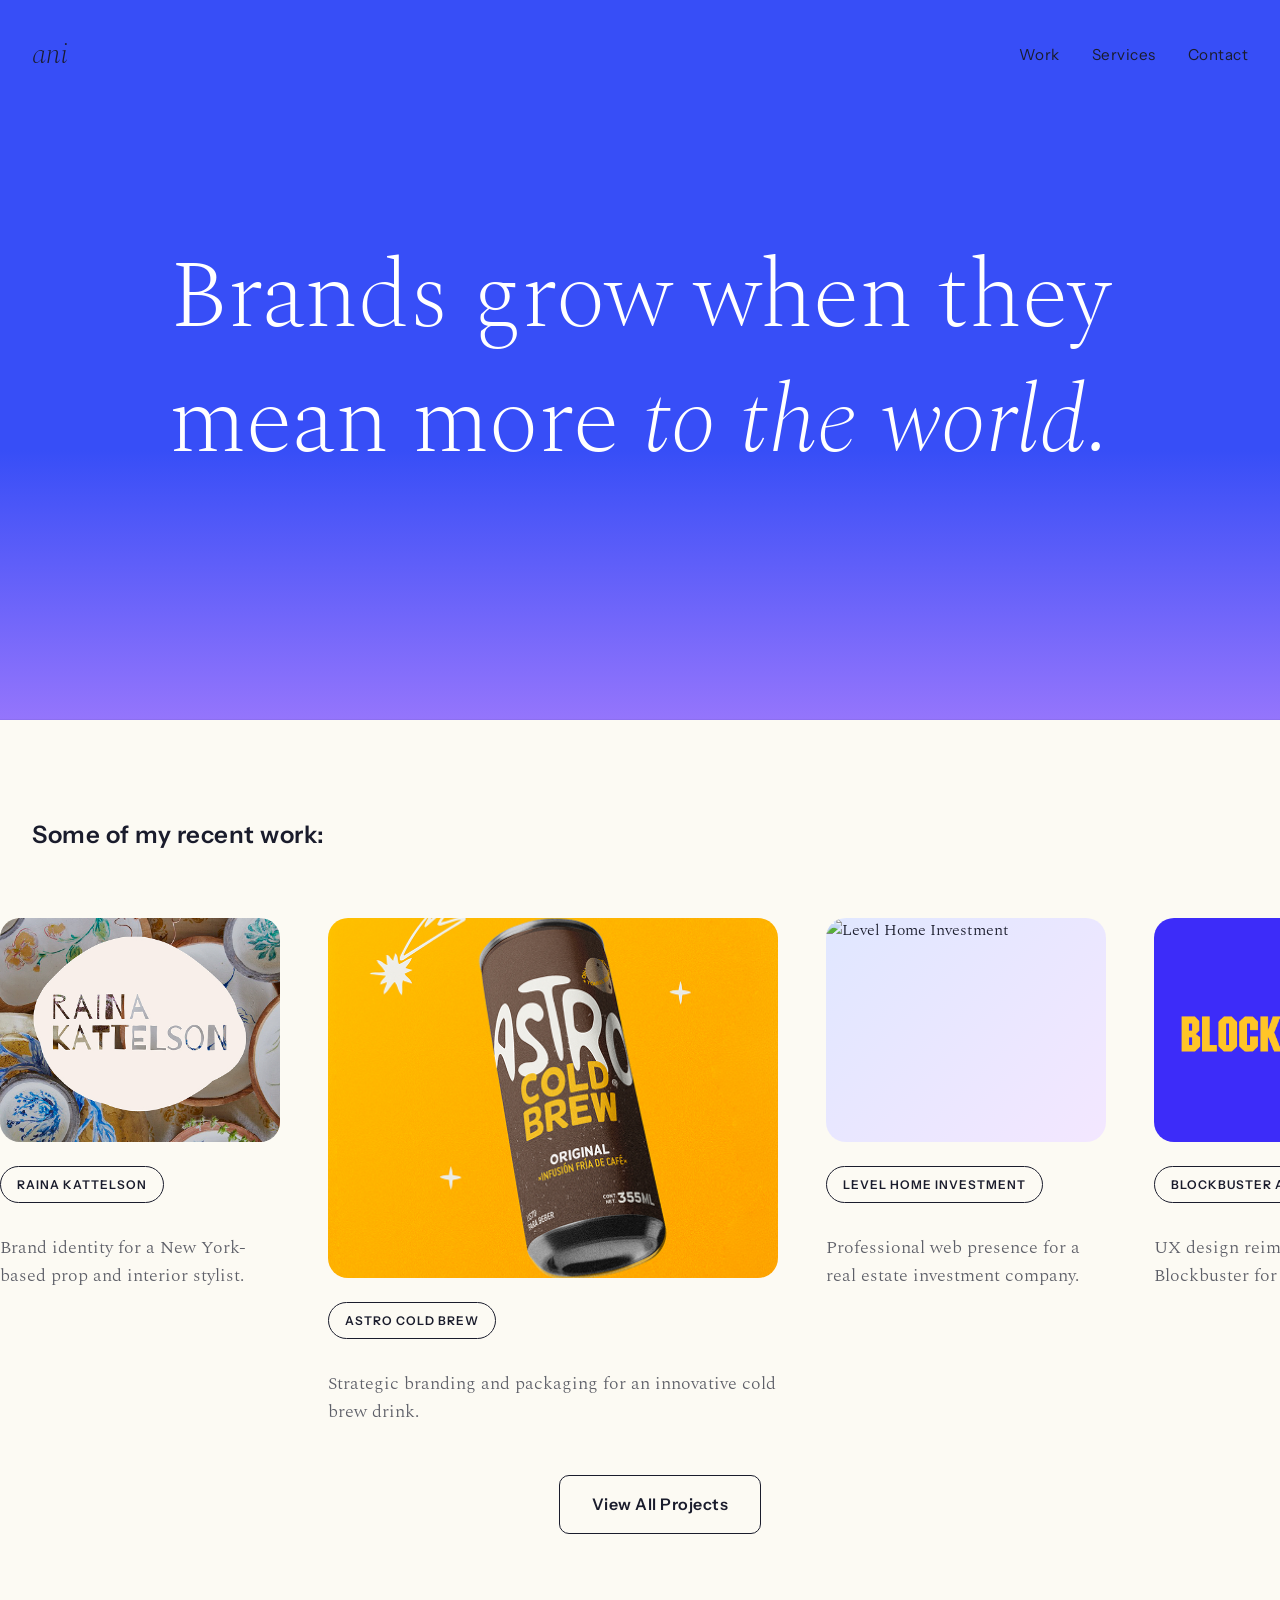
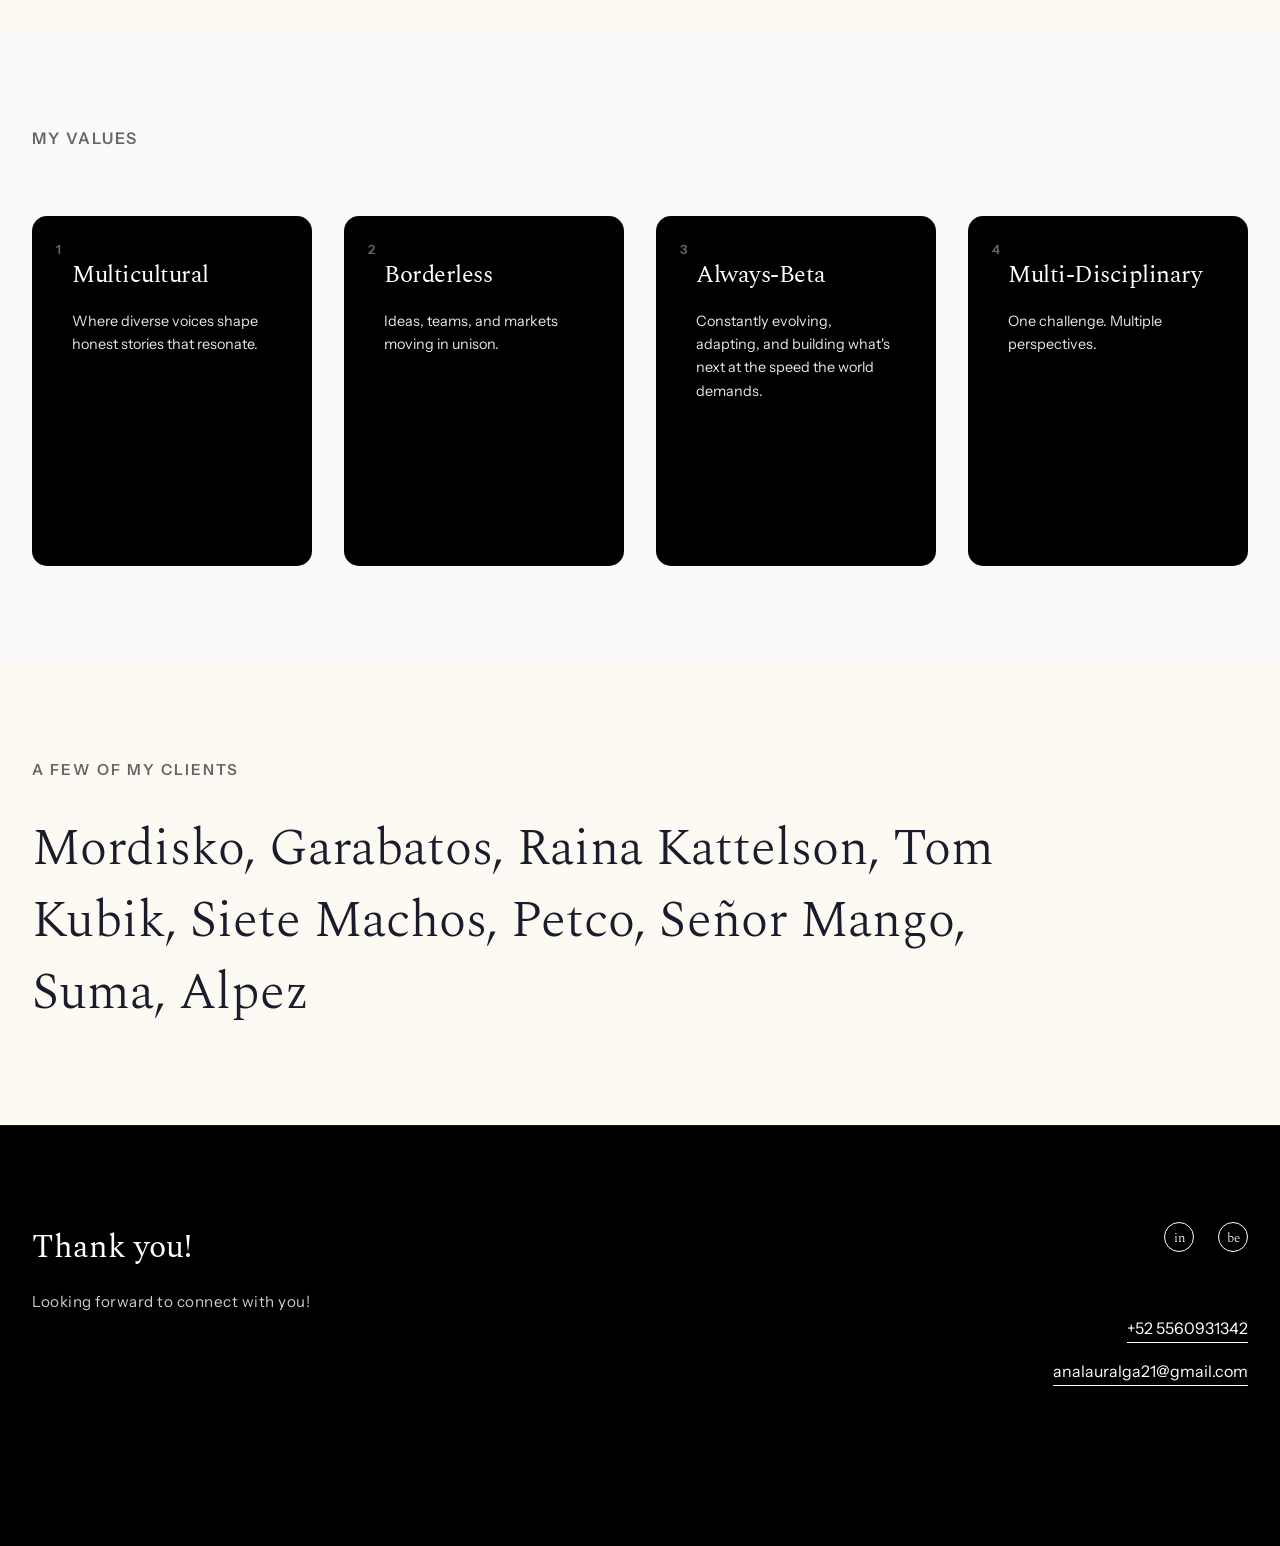
==== index.html @ e416776a "Update 'View All Projects' link styling and margin" ====
<!DOCTYPE html>
<html lang="en">
<head>
    <meta charset="UTF-8">
    <meta name="viewport" content="width=device-width, initial-scale=1.0">
    <title>ani - Visual Communicator</title>
    <link href="https://fonts.googleapis.com/css2?family=Spectral:wght@200;300;400;500;600;700&family=Instrument+Sans:wght@400;500;600;700&display=swap" rel="stylesheet">
    <style>
        * {
            margin: 0;
            padding: 0;
            box-sizing: border-box;
        }

        :root {
            --primary-beige: #FCFAF3;
            --dark-text: #1A1C2C;
            --accent-dark: #2C2C2C;
            --border-color: #E8E8E8;
        }

        html {
            scroll-behavior: smooth;
        }

        body {
            font-family: 'Spectral', -apple-system, BlinkMacSystemFont, 'Segoe UI', Roboto, 'Helvetica Neue', Arial, serif;
            background-color: var(--primary-beige);
            color: var(--dark-text);
            line-height: 1.6;
            font-weight: 300;
            overflow-x: hidden;
        }

        /* ========== HEADER ========== */
        header {
            position: fixed;
            top: 0;
            left: 0;
            right: 0;
            padding: 2rem;
            display: flex;
            justify-content: space-between;
            align-items: center;
            z-index: 1000;
        }

        .logo {
            font-size: 1.8rem;
            font-weight: 200;
            letter-spacing: 0.1px;
            text-transform: lowercase;
            font-family: 'Spectral', serif;
            cursor: pointer;
            text-decoration: none;
            color: var(--dark-text);
            font-style: italic;
        }

        .logo span {
            display: none;
        }

        .menu-toggle {
            display: none;
            background: none;
            border: none;
            font-size: 1.5rem;
            cursor: pointer;
            color: var(--dark-text);
        }

        nav {
            display: flex;
            gap: 2rem;
            align-items: center;
        }

        nav a {
            text-decoration: none;
            color: var(--dark-text);
            font-size: 0.95rem;
            transition: opacity 0.3s;
            font-family: 'Instrument Sans', sans-serif;
            font-weight: 400;
            letter-spacing: 0.5px;
        }

        nav a:hover {
            opacity: 0.6;
        }

        /* ========== HERO SECTION ========== */
        .hero {
            position: relative;
            width: 100%;
            min-height: 80vh;
            display: flex;
            align-items: center;
            justify-content: center;
            overflow: hidden;
            border-bottom: 1px solid rgba(0,0,0,0.05);
            background: linear-gradient(var(--gradient-angle, 180deg), 
                var(--grad-color-1, #374ef7) 25%, 
                var(--grad-color-2, #d38fff) 50%, 
                var(--grad-color-3, #f1addf) 75%, 
                var(--grad-color-4, #ff3b62) 100%);
            background-size: 200% 200%;
            background-attachment: fixed;
            max-width: none !important;
            margin: 0 calc(-50vw + 50%) !important;
            padding: 4rem calc(2rem + (50vw - 50%)) !important;
        }

        @keyframes gradientShift {
            0% { background-position: 0% 50%; }
            50% { background-position: 100% 50%; }
            100% { background-position: 0% 50%; }
        }

        .hero::before {
            content: '';
            position: absolute;
            top: 0;
            left: 0;
            right: 0;
            bottom: 0;
            background: none;
            opacity: 0;
            mix-blend-mode: overlay;
        }

        .hero-content {
            position: relative;
            z-index: 2;
            text-align: center;
            max-width: 1200px;
            padding: 2rem;
        }

        .hero-text {
            font-size: clamp(3.5rem, 8vw, 6rem);
            font-weight: 200;
            line-height: 1.3;
            letter-spacing: -0.2px;
            font-family: 'Spectral', serif;
            text-align: center;
            color: white;
        }

        .hero-text .italic {
            font-style: italic;
        }

        /* ========== MAIN CONTENT ========== */
        main {
            background-color: var(--primary-beige);
            width: 100%;
        }

        section {
            padding: 6rem 2rem;
            max-width: 1400px;
            margin: 0 auto;
        }

        section.hidden {
            display: none !important;
        }

        /* ========== PORTFOLIO SECTION ========== */
        .portfolio {
            padding: 6rem 0;
            width: 100%;
            margin: 0;
            overflow: visible;
        }

        .portfolio-title {
            font-size: 1.5rem;
            font-weight: 600;
            margin-bottom: 4rem;
            font-family: 'Instrument Sans', sans-serif;
            letter-spacing: 0.5px;
            padding: 0 2rem;
        }

        .view-all-section {
            display: flex;
            justify-content: center;
            align-items: center;
            width: 100%;
            margin-top: 3rem;
            margin-bottom: 0;
            padding: 0;
        }

        .portfolio-grid {
            display: flex;
            gap: 3rem;
            margin-bottom: 2rem;
            overflow-x: hidden;
            width: 300%;
            padding: 0;
            animation: slideCarousel 30s linear infinite;
            will-change: transform;
        }

        .portfolio-grid:hover {
            animation-play-state: paused;
        }

        @keyframes slideCarousel {
            0% {
                transform: translateX(0);
            }
            100% {
                transform: translateX(calc(-66.666%));
            }
        }

        .portfolio-item {
            cursor: pointer;
            transition: transform 0.3s ease;
            flex-shrink: 0;
        }

        .portfolio-item:nth-child(6n+1) {
            width: 280px;
        }

        .portfolio-item:nth-child(6n+2) {
            width: 450px;
        }

        .portfolio-item:nth-child(6n+3) {
            width: 280px;
        }

        .portfolio-item:nth-child(6n+4) {
            width: 280px;
        }

        .portfolio-item:nth-child(6n+5) {
            width: 450px;
        }

        .portfolio-item:nth-child(6n+6) {
            width: 280px;
        }

        .portfolio-item:hover {
            transform: translateY(-8px);
        }

        .portfolio-image {
            width: 100%;
            aspect-ratio: 1 / 0.8;
            border-radius: 20px;
            object-fit: cover;
            display: block;
            margin-bottom: 1.5rem;
            background: linear-gradient(135deg, #E0E7FF 0%, #F3E7FF 100%);
        }

        .portfolio-tag {
            display: inline-block;
            padding: 0.5rem 1rem;
            border: 1px solid var(--dark-text);
            border-radius: 20px;
            font-size: 0.75rem;
            font-weight: 600;
            letter-spacing: 1px;
            margin-bottom: 1rem;
            font-family: 'Instrument Sans', sans-serif;
            text-transform: uppercase;
        }

        .portfolio-item-description {
            font-size: 1.15rem;
            color: rgba(26, 28, 44, 0.7);
            margin-top: 1rem;
            line-height: 1.5;
            font-family: 'Spectral', serif;
        }

        /* ========== VALUES SECTION ========== */
        .values {
            padding: 6rem 2rem;
            background-color: #FAFAF8;
            width: 100%;
        }

        .values-grid {
            display: grid;
            grid-template-columns: repeat(4, 1fr);
            gap: 2rem;
            align-items: stretch;
            margin-top: 4rem;
            max-width: 1400px;
            margin-left: auto;
            margin-right: auto;
        }

        .value-item {
            position: relative;
            background-color: #000000;
            padding: 2.5rem;
            border-radius: 15px;
            display: flex;
            flex-direction: column;
            justify-content: space-between;
            min-height: 350px;
            transition: all 0.3s ease;
            cursor: pointer;
        }

        .value-item:hover {
            transform: scale(1.02);
            box-shadow: 0 10px 40px rgba(0, 0, 0, 0.3);
        }

        .value-item:nth-child(1):hover {
            background: linear-gradient(135deg, #FF6B6B 0%, #FF8E8E 50%, #FFB3B3 100%);
            box-shadow: 0 10px 40px rgba(255, 107, 107, 0.4);
        }

        .value-item:nth-child(2):hover {
            background: linear-gradient(135deg, #00B894 0%, #1DD1A1 50%, #55EFC4 100%);
            box-shadow: 0 10px 40px rgba(0, 184, 148, 0.4);
        }

        .value-item:nth-child(3):hover {
            background: linear-gradient(135deg, #4169E1 0%, #6495ED 50%, #87CEEB 100%);
            box-shadow: 0 10px 40px rgba(65, 105, 225, 0.4);
        }

        .value-item:nth-child(4):hover {
            background: linear-gradient(135deg, #FF8C42 0%, #FFA05E 50%, #FFB87D 100%);
            box-shadow: 0 10px 40px rgba(255, 140, 66, 0.4);
        }

        .value-number {
            position: absolute;
            top: 1.5rem;
            left: 1.5rem;
            font-size: 0.8rem;
            color: rgba(255, 255, 255, 0.4);
            font-weight: 600;
            letter-spacing: 1px;
            font-family: 'Instrument Sans', sans-serif;
        }

        .value-title {
            font-size: 1.5rem;
            font-weight: 400;
            margin-bottom: 1rem;
            text-transform: capitalize;
            letter-spacing: -0.5px;
            font-family: 'Spectral', serif;
            color: white;
        }

        .value-description {
            font-size: 0.9rem;
            color: rgba(255, 255, 255, 0.9);
            line-height: 1.6;
            font-family: 'Instrument Sans', sans-serif;
            font-weight: 400;
        }

        /* ========== CLIENTS SECTION ========== */
        .clients {
            padding: 6rem 2rem;
            width: 100%;
            max-width: 1400px;
            margin: 0 auto;
        }

        .clients-intro {
            font-size: 0.95rem;
            color: #666;
            margin-bottom: 2rem;
            text-transform: uppercase;
            letter-spacing: 2px;
            font-weight: 600;
            font-family: 'Instrument Sans', sans-serif;
        }

        .clients-list {
            font-size: clamp(2.2rem, 4vw, 3.5rem);
            font-weight: 300;
            line-height: 1.4;
            max-width: 1000px;
            color: var(--dark-text);
            font-family: 'Spectral', serif;
        }

        /* ========== SECTION TITLE ========== */
        .section-title {
            font-size: 1rem;
            font-weight: 600;
            letter-spacing: 2px;
            text-transform: uppercase;
            color: #666;
            margin-bottom: 3rem;
            text-align: left;
            font-family: 'Instrument Sans', sans-serif;
        }

        /* ========== PROJECT DETAIL SECTION ========== */
        .project-detail {
            padding: 10rem 2rem 2rem 2rem;
            max-width: 1200px;
            margin: 0 auto;
            display: none;
            margin-top: 0;
        }

        .project-detail:not(.hidden) {
            display: block;
        }

        .project-detail.hidden {
            display: none !important;
        }

        .gallery-detail {
            padding: 7rem 2rem 2rem 2rem;
            max-width: 1200px;
            margin: 0 auto;
            display: none;
        }

        /* ========== PROJECT NAVIGATION ========== */
        .project-navigation {
            display: flex;
            justify-content: space-between;
            align-items: stretch;
            margin: 6rem 0;
            gap: 2rem;
        }

        .project-nav-link {
            flex: 1;
            padding: 2rem;
            text-decoration: none;
            color: var(--dark-text);
            border: 1px solid var(--border-color);
            border-radius: 10px;
            transition: all 0.3s ease;
            cursor: pointer;
            display: flex;
            flex-direction: column;
            justify-content: center;
        }

        .project-nav-link:hover {
            border-color: var(--dark-text);
            background-color: rgba(0, 0, 0, 0.02);
        }

        .project-nav-link.prev {
            text-align: left;
        }

        .project-nav-link.next {
            text-align: right;
        }

        .project-nav-label {
            font-size: 0.8rem;
            font-family: 'Instrument Sans', sans-serif;
            font-weight: 600;
            letter-spacing: 1px;
            text-transform: uppercase;
            color: #999;
            margin-bottom: 0.5rem;
        }

        .project-nav-title {
            font-size: 1.2rem;
            font-family: 'Spectral', serif;
            font-weight: 400;
        }

        .project-detail-title {
            font-family: 'Spectral', serif;
            font-size: clamp(2rem, 4vw, 3rem);
            color: var(--dark-text);
            margin-top: 0;
            margin-bottom: 2rem;
            font-weight: 400;
        }

        .project-detail-description {
            font-size: 1rem;
            line-height: 1.8;
            color: var(--dark-text);
            margin-bottom: 3rem;
            max-width: 800px;
        }

        .project-detail-images {
            display: grid;
            grid-template-columns: repeat(auto-fit, minmax(400px, 1fr));
            gap: 2rem;
            margin-bottom: 4rem;
        }

        .project-detail-images img,
        .project-detail-images video {
            width: 100%;
            height: auto;
            border-radius: 15px;
            display: block;
        }

        /* ========== FOOTER ========== */
        footer {
            background-color: #000000;
            width: 100%;
            margin-left: calc(-50vw + 50%);
            margin-right: calc(-50vw + 50%);
            padding-left: calc(2rem + (50vw - 50%));
            padding-right: calc(2rem + (50vw - 50%));
            padding-top: 6rem;
            padding-bottom: 6rem;
            border-top: 1px solid rgba(255, 255, 255, 0.1);
        }

        .footer-content {
            max-width: 1400px;
            margin: 0 auto;
            display: grid;
            grid-template-columns: 1fr 1fr;
            gap: 4rem;
            margin-bottom: 4rem;
            align-items: flex-start;
        }

        .footer-contact-group {
            display: flex;
            flex-direction: column;
            align-items: flex-end;
            text-align: right;
            gap: 2rem;
        }

        .footer-contact-info-right {
            display: flex;
            flex-direction: column;
            gap: 1rem;
            text-align: left;
            align-items: flex-end;
        }

        .footer-contact-info-right a {
            color: white;
            text-decoration: none;
            border-bottom: 1px solid white;
            font-family: 'Instrument Sans', sans-serif;
            transition: opacity 0.3s;
        }

        .footer-contact-info-right a:hover {
            opacity: 0.6;
        }

        .social-links {
            display: flex;
            gap: 1.5rem;
            margin-bottom: 2rem;
            justify-content: flex-end;
        }

        .social-links a {
            display: inline-block;
            width: 30px;
            height: 30px;
            text-align: center;
            line-height: 30px;
            border: 1px solid white;
            border-radius: 50%;
            text-decoration: none;
            color: white;
            transition: all 0.3s;
            font-size: 0.8rem;
        }

        .social-links a:hover {
            background-color: white;
            color: #000000;
        }

        /* ========== RESPONSIVE ========== */
        @media (max-width: 1024px) {
            .values-grid {
                grid-template-columns: repeat(2, 1fr);
            }
        }

        @media (max-width: 768px) {
            header {
                padding: 1.5rem;
            }

            nav {
                display: none !important;
                flex-direction: column;
                position: fixed;
                top: 90px;
                left: 0;
                right: 0;
                background: var(--primary-beige);
                padding: 2rem;
                gap: 1.5rem;
                border-bottom: 1px solid var(--border-color);
                z-index: 999;
            }
            
            nav.active {
                display: flex !important;
            }

            .menu-toggle {
                display: block;
            }

            section {
                padding: 4rem 1.5rem;
            }

            .hero {
                min-height: 60vh;
                padding: 2rem 1.5rem;
                margin: 0;
            }

            .hero-text {
                font-size: 2.5rem;
            }

            .portfolio {
                padding: 4rem 0;
                overflow: visible;
            }

            .portfolio-title {
                padding: 0 1.5rem;
            }

            .portfolio-grid {
                animation: slideCarousel 30s linear infinite;
                overflow-x: hidden;
                padding: 0 1.5rem;
                margin: 0;
                width: 300%;
            }

            .portfolio-item {
                width: auto !important;
                flex-shrink: 0;
            }

            .values-grid {
                grid-template-columns: 1fr;
            }

            .footer-content {
                grid-template-columns: 1fr;
            }

            .footer-contact-group {
                align-items: flex-start;
                text-align: left;
            }

            .view-all-section {
                display: flex;
                justify-content: center;
                align-items: center;
                width: 100%;
                margin-top: 2rem;
                margin-bottom: 0;
                padding: 0;
            }

            .project-detail {
                padding: 7rem 1.5rem;
            }

            .gallery-detail {
                padding: 5rem 1.5rem;
            }

            .project-detail-images {
                grid-template-columns: 1fr;
            }

            footer {
                margin-left: 0;
                margin-right: 0;
                padding-left: 1.5rem;
                padding-right: 1.5rem;
                padding-top: 4rem;
                padding-bottom: 4rem;
            }
        }
    </style>
</head>
<body>
    <!-- HEADER -->
    <header>
        <a href="javascript:void(0)" class="logo" onclick="goHome()">ani</a>
        <nav>
            <a href="#work">Work</a>
            <a href="#about">Services</a>
            <a href="#contact">Contact</a>
        </nav>
        <button class="menu-toggle">☰</button>
    </header>

    <!-- HERO SECTION -->
    <section class="hero">
        <div class="hero-content">
            <h1 class="hero-text">
                Brands grow when they mean more <span class="italic">to the world.</span>
            </h1>
        </div>
    </section>

    <!-- MAIN CONTENT -->
    <main>
        <!-- PORTFOLIO SECTION -->
        <section class="portfolio" id="work">
            <h2 class="portfolio-title">Some of my recent work:</h2>
            <div class="portfolio-grid" id="carousel-projects"></div>
            <div class="view-all-section">
                <a href="javascript:void(0)" onclick="showGallery()" style="display: inline-block; margin: 0; margin-left: 40px; padding: 1rem 2rem; border: 1px solid var(--dark-text); border-radius: 10px; text-decoration: none; color: var(--dark-text); font-family: 'Instrument Sans', sans-serif; font-weight: 600; letter-spacing: 0.5px; transition: all 0.3s ease; cursor: pointer; width: fit-content;" onmouseover="this.style.backgroundColor='var(--dark-text)'; this.style.color='white';" onmouseout="this.style.backgroundColor='transparent'; this.style.color='var(--dark-text)';">View All Projects</a>
            </div>
        </section>

        <!-- VALUES SECTION -->
        <section class="values" id="about">
            <h2 class="section-title">MY VALUES</h2>
            
            <div class="values-grid">
                <div class="value-item">
                    <span class="value-number">1</span>
                    <div>
                        <h3 class="value-title">Multicultural</h3>
                        <p class="value-description">Where diverse voices shape honest stories that resonate.</p>
                    </div>
                </div>

                <div class="value-item">
                    <span class="value-number">2</span>
                    <div>
                        <h3 class="value-title">Borderless</h3>
                        <p class="value-description">Ideas, teams, and markets moving in unison.</p>
                    </div>
                </div>

                <div class="value-item">
                    <span class="value-number">3</span>
                    <div>
                        <h3 class="value-title">Always-Beta</h3>
                        <p class="value-description">Constantly evolving, adapting, and building what's next at the speed the world demands.</p>
                    </div>
                </div>

                <div class="value-item">
                    <span class="value-number">4</span>
                    <div>
                        <h3 class="value-title">Multi-Disciplinary</h3>
                        <p class="value-description">One challenge. Multiple perspectives.</p>
                    </div>
                </div>
            </div>
        </section>

        <!-- CLIENTS SECTION -->
        <section class="clients">
            <p class="clients-intro">A few of my clients</p>
            <div class="clients-list">
                Mordisko, Garabatos, Raina Kattelson, Tom Kubik, Siete Machos, Petco, Señor Mango, Suma, Alpez
            </div>
        </section>
    </main>

    <!-- PROJECT DETAIL SECTIONS (Generated by JS) -->
    <div id="projects-container"></div>

    <!-- FOOTER -->
    <footer id="contact">
        <div class="footer-content">
            <!-- Thank You Section Left -->
            <div class="footer-section">
                <h3 style="font-family: 'Spectral', serif; font-size: 2rem; font-weight: 400; margin-bottom: 1rem; text-transform: none; color: white;">Thank you!</h3>
                <p style="color: rgba(255, 255, 255, 0.8); font-size: 0.95rem; line-height: 1.6; font-family: 'Instrument Sans', sans-serif; font-weight: 400; letter-spacing: 0.5px;">Looking forward to connect with you!</p>
            </div>

            <!-- Contact Group Right -->
            <div class="footer-contact-group">
                <!-- Social Links -->
                <div class="social-links">
                    <a href="https://www.linkedin.com" target="_blank" title="LinkedIn">in</a>
                    <a href="https://www.behance.net" target="_blank" title="Behance">be</a>
                </div>

                <!-- Contact Info -->
                <div class="footer-contact-info-right">
                    <a href="tel:+525560931342">+52 5560931342</a>
                    <a href="mailto:analauralga21@gmail.com">analauralga21@gmail.com</a>
                </div>
            </div>
        </div>
    </footer>

    <script>
        // Projects data
        const projects = [
            { name: "Raina Kattelson", thumbnail: "images/Frame 2.jpg", shortDesc: "Brand identity for a New York-based prop and interior stylist.", desc: "Raina Kattelson is a New York-based prop and interior stylist who has worked with numerous notable people and recognized brands, creating rich and human visual worlds. The project involved building an identity that evokes her personality and highlights her work, connecting with new audiences.<br><br>Raina's vision was to refresh her image to have a more recognizable and consistent brand, showcasing her projects and character in an organic and contemporary way. The logo combines a \"handwritten\" typeface with an imperfect enclosing shape, evoking her curiosity, creativity and sense of freedom.<br><br>The logo is accompanied by a graphic system that picks up tones recurring throughout her work and interact in a harmonious and balanced way, along with a more experimental typographic approach — combining two very different typefaces and replacing the word \"and\" with \"&\" in all instances. Other elements such as rules, color blocks and the use of the shape are carried through to formalize the graphic outputs.<br><br>With that system in place, the look & feel of her website, promotional postcards, and presentations for creative briefs came together. The result is an interesting, organic and modern brand.", images: ["images/Frame 41.jpg", "images/Frame 42.jpg", "images/Frame 43.jpg", "images/Frame 44.jpg", "images/Frame 45.jpg", "images/Frame 46.jpg"] },
            { name: "Astro Cold Brew", thumbnail: "images/Frame 3.jpg", shortDesc: "Strategic branding and packaging for an innovative cold brew drink.", desc: "Astro Cold Brew was born as part of the Shake Shack family in Mexico — an innovative, energizing drink in a can designed to inspire and fuel its consumers. The project covered everything from strategic foundation to visual execution.<br><br>The process began by defining the core concepts guiding the brand: the quality of the drink, its role as a companion to new consumers, the pleasure of an indulgent moment, and the energy that keeps you moving toward your goals. From these pillars, the name Astro Cold Brew was developed — a drink that elevates the good, recharges you, and lets you launch toward your objectives.<br><br>The communication aligned with an \"out of this world\" narrative, with messaging like \"we are a comet of quality, flavor and energy\" — striking a friendly and dynamic tone. This universe translated visually through a bold, approachable logo, paired with equally strong typography, vivid and disruptive colors, and an illustration system that positions the brand as a fun ally in the cold brew adventure.", images: ["images/Frame 47.jpg", "images/Frame 48.jpg", "images/Frame 49.jpg", "images/Frame 50.jpg", "images/Frame 51.jpg"] },
            { name: "Level Home Investment", thumbnail: "images/Frame 230.png", shortDesc: "Professional web presence for a real estate investment company.", desc: "Level Home Investment was building its real estate business and needed a presence that reflected its ambitions — professional, credible, and built to grow. The project focused on developing a website that would elevate the brand's image and support client acquisition.<br><br>The design approach prioritized clarity and confidence: a clean, structured layout that communicates reliability and expertise at every touchpoint. Visual decisions were made with the end client in mind — someone evaluating a significant investment who needs to trust the people behind it. The result is a digital presence that positions Level Home Investment as a serious, established player ready to scale.", images: ["images/Frame 230.png", "images/Frame 232.jpeg", "images/Frame 235.jpg"] },
            { name: "Blockbuster App", thumbnail: "images/Frame 223.png", shortDesc: "UX design reimagining Blockbuster for the streaming era.", desc: "A UX design project reimagining Blockbuster as a modern streaming and rental app — exploring what the iconic brand could look like if it made a comeback in today's digital landscape.<br><br>The process was research-driven from the start: user interviews were conducted to understand how people currently navigate streaming platforms, what frustrates them, and what they genuinely miss about the physical rental experience. Those insights shaped every design decision that followed.<br><br>The result is an interface that blends nostalgia with contemporary usability — keeping the warmth and personality of the Blockbuster brand while delivering the clarity and ease modern users expect from a digital product.", images: ["images/Frame 224.jpg", "images/Frame 225.jpg", "images/Frame 226.jpg", "images/Frame 227.jpg", "images/Frame 228.jpg", "images/Frame 229.jpg"] },
            { name: "Aromandia", thumbnail: "images/Frame 245.jpg", shortDesc: "E-commerce experience centered around the ritual of scent.", desc: "A UX/UI design project for Aromandia — an e-commerce experience built around the ritual of scent, reimagining how a modern candle brand connects with its customers online.<br><br>The process was research-driven from the start: user interviews were conducted to understand how people discover and shop for aromatic products, what builds trust during the purchase journey, and where existing e-commerce flows create unnecessary friction. Those insights shaped every design decision that followed.<br><br>The result is a mobile-first interface that feels as intentional as the products it showcases — modern and sophisticated, with a seamless checkout experience that turns browsing into buying.", images: ["images/Frame 240.jpg", "images/Frame 241.jpg", "images/Frame 242.jpg", "images/Frame 243.jpg", "images/Frame 244.jpg"] },
            { name: "Aer by Armella", thumbnail: "images/Frame 14.jpg", shortDesc: "Brand identity elevating air conditioning from utilitarian to premium.", desc: "Aer by Armella sells air conditioning — a product category not typically associated with aspiration or beauty. The project involved building the brand from the ground up: logo, website, outdoor posters, and the full range of brand applications.<br><br>The design challenge was to elevate a utilitarian product into something that felt considered and premium. The visual identity communicates freshness, modernity, and reliability — qualities that matter to someone making a significant purchase for their home or business. The website translates that identity into a clear, confident digital experience, while the outdoor posters give the brand a strong physical presence in the city. The result is a brand that makes Aer by Armella impossible to ignore and easy to trust.", images: ["images/Frame 168.jpg", "images/Frame 169.jpg", "images/Frame 170.jpg", "images/Frame 171.jpg", "images/Frame 172.jpg", "images/Frame 173.jpg"] },
            { name: "Mordisko", thumbnail: "images/Frame 4.jpg", shortDesc: "Rebranding Mexico's iconic ice cream sandwich brand for Gen Z.", desc: "Mordisko, under the Holanda umbrella, is one of Mexico's most iconic brands — recognized as the pioneer of ice cream sandwiches. Its essence is elevating consumers through innovative, refreshing combinations. The project involved working alongside advertising agency DDB to refresh its identity and maintain relevance and impact with new generations.<br><br>The main goal of this rebranding was to update Mordisko's image, which hadn't been renewed in many years and had become predictable. Its personality is fun, disruptive and dynamic, so the new identity was built to evoke exactly that — especially for Gen Z.<br><br>The logotype brings back a playful mouth inside the first \"o,\" combined with bold typography where the letters dance and escape the monotony of a uniform baseline. For the packaging, a brighter, bolder color palette was developed to stand out inside refrigerators, with waves in different tones that draw the consumer in while highlighting the mix of textures and flavors the brand is known for. Stickers were introduced as a contemporary visual language using symbols tied to positivity and enjoyment, while photography embraced the dazzling palette featuring younger consumers reveling in the Mordisko experience.", images: ["images/Frame 53.jpg", "images/Frame 54.jpg", "images/Frame 55.jpg", "images/Frame 56.jpg", "images/Frame 57.jpg", "images/Frame 58.jpg"] },
            { name: "Siete Machos", thumbnail: "images/Frame 6.jpg", shortDesc: "Refreshing a heritage brand's web and packaging for modern audiences.", desc: "Siete Machos is a nationally recognized brand with decades of history, perfuming generations of Mexican households. The project involved refreshing their web presence — for both the cosmetics and spirits lines — and redesigning the tequila label to connect with younger audiences.<br><br>The project began with the tequila packaging redesign, where key elements such as the goats, agave plants, and logotype needed to be preserved. Drawing from the celebration at the heart of the drink, an illustration was crafted featuring seven dancing billy goats alongside other festive elements, turning the label into a communal celebration.<br><br>With the tequila's new visual style established, the look and feel was translated to the spirits website — incorporating illustrative elements for iconography, a warm and elegant updated palette, and more contemporary typography. For the cosmetics site, the focus was on preserving the brand's essence by highlighting the ritualistic and esoteric qualities of the products, modernizing typography, bringing consistency to the photographic style, and carefully crafting the user experience as they explore the world of Siete Machos.", images: ["images/Frame 65.jpg", "images/Frame 66.jpg", "images/Frame 67.jpg", "images/Frame 68.jpg", "images/Frame 69.jpg", "images/Frame 70.jpg"] },
            { name: "Aromandia - Seasonalities", thumbnail: "images/Frame 5.jpg", shortDesc: "Seasonal packaging and identity for limited edition candle collections.", desc: "The Seasonalities collection is Aromandia's seasonal chapter — limited releases designed around Mother's Day, autumn, and the holiday season. Each collection required its own visual identity while remaining cohesive with the broader brand.<br><br>Packaging design and print production management were handled throughout, ensuring each release met the premium standard Aromandia is built on. The seasonal collections give the brand a reason to show up differently at key moments in the year — creating anticipation, gifting relevance, and keeping the brand feeling alive and current across seasons.", images: ["images/Frame 147.jpg", "images/Frame 148.jpg", "images/Frame 149.jpg", "images/Frame 150.jpg", "images/Frame 151.jpg"] },
            { name: "Aromandia - Scented Candles", thumbnail: "images/Frame 1.jpg", shortDesc: "Premium candle brand packaging built from the ground up.", desc: "Aromandia is a premium candle brand set to launch this year — a project built from the ground up with the attention to detail that a product at this level demands. The work covered packaging design and full print production management for the brand's core collection, which includes the Nicho and Anthology lines, available year-round.<br><br>Every decision — from material to typography to finish — was made to reflect the premium positioning of the brand. The packaging is designed to be as much an object as the candle itself: something you want to keep, display, and give. Aromandia enters the market as a brand that already knows exactly who it is.", images: ["images/Frame 35.jpg", "images/Frame 36.jpg", "images/Frame 37.jpg", "images/Frame 38.jpg", "images/Frame 39.jpg", "images/Frame 40.jpg"] },
            { name: "Shelter Studios", thumbnail: "images/Frame 7.jpg", shortDesc: "Visual identity and community platform for emerging musicians.", desc: "Shelter Studios was created as an initiative to promote both emerging and established artists through audiovisual production — building community and an intimate space for audiences to truly know them. The project involved developing the name and full identity for the program.<br><br>The vision was to create a space for concerts and interviews with musicians in a warm, home-like setting — humanizing them and opening a dialogue between music lovers. From the beginning, the team envisioned a program diverse in genres, origins, and styles: a platform for discovering the most exciting music happening in Mexico.<br><br>From these concepts, Shelter Studios was born — a name that captures the essence of the project: a warm refuge for music. This translated visually into the logotype, where an armchair serves as the primary icon and brand identifier. The symbol also carried through into the set design, with each recording always featuring a different armchair or sofa. The broader visual territory is built on silhouettes — the armchair alongside domestic living room elements and musical instruments becomes an enveloping frame for imagery, completed by expressive typography that creates a flexible, contemporary, and compelling visual system.", images: ["images/Frame 71.jpg", "images/Frame 72.jpg", "images/Frame 73.jpg", "images/Frame 74.jpg", "images/Frame 75.jpg", "images/Frame 76.jpg"] },
            { name: "Tom Kubik Photography", thumbnail: "images/Frame 8.jpg", shortDesc: "Personal branding for a lifestyle photographer based in LA.", desc: "Tom Kubik is a Los Angeles-based photographer whose practice centers on creating authentic images that capture the lifestyle of real people. The project involved refreshing his identity to expand his reach and grow his audience.<br><br>What makes Tom's practice so unique is the connection he builds between his lens and his subjects — a recognition that goes beyond the image. One of his core priorities is creating a space where people feel comfortable and free to share their stories and their lives.<br><br>Understanding how central authenticity is to his work, a handwritten-style logotype was chosen to function as a signature — lending a personal, intimate quality to the brand. The color palette remained neutral (black and white) to let the photographs remain the protagonists of every communication. Curved strokes coexist harmoniously with Tom's visual world, interacting with his images without overshadowing them. Business cards carry his unique tone with messaging that seeks genuine, open connection — always within a minimalist but distinctly original aesthetic.", images: ["images/Frame 77.jpg", "images/Frame 78.jpg", "images/Frame 79.jpg", "images/Frame 80.jpg", "images/Frame 81.jpg", "images/Frame 82.jpg"] },
            { name: "Effecty", thumbnail: "images/Frame 9.jpg", shortDesc: "Telehealth platform branding for wellness and weight management.", desc: "Effecty is a digital telehealth platform promoting wellness through medication-assisted weight loss — helping users on their journey toward a healthier, fuller, and happier life. The project involved developing both the name and identity around the brand's key pillars: trust, companionship, and positivity.<br><br>The name Effecty was built around the concepts of quality and reliability — drawing from \"effect\" and \"effective\" to reference the positive impact of the service, softened and made approachable with the \"-y\" ending. The logotype captures that same lightness through a classic typeface with an italic accent on the \"f\" letters, creating a diagonal dynamism that speaks to progress and movement toward goals.<br><br>The identity lives within a palette of greens, blues, soft beiges, and whites — evoking peace and lightness. Photography, illustration style, and typography all work together to achieve a human, trustworthy approach that feels as good as the product promises to make you feel.", images: ["images/Frame 83.jpg", "images/Frame 84.jpg", "images/Frame 85.jpg", "images/Frame 86.jpg", "images/Frame 87.jpg", "images/Frame 88.jpg"] },
            { name: "Paws", thumbnail: "images/Frame 10.jpg", shortDesc: "Scented candle line designed for Petco.", desc: "Paws is a line designed for Petco created to address one of every pet owner's most relatable challenges: masking pet odors at home. The product line includes scented candles crafted specifically to neutralize the smells that come with sharing your space with the animals you love.<br><br>The packaging design balances warmth and playfulness — nodding to the pet owner lifestyle while feeling elevated enough to live comfortably in any home. The result is a line that feels both functional and giftable, fitting naturally within Petco's retail environment while standing out on shelf.", images: ["images/Frame 89.jpg", "images/Frame 90.jpg", "images/Frame 91.jpg", "images/Frame 92.jpg", "images/Frame 93.jpg", "images/Frame 94.jpg"] },
            { name: "USG", thumbnail: "images/Frame 11.jpg", shortDesc: "Comprehensive rebranding for construction materials company across LATAM.", desc: "USG is a leading construction materials brand with a presence across Latin America. The project involved a comprehensive rebranding that touched every dimension of the brand — from digital to physical, from the warehouse to the street.<br><br>The scope was extensive: a complete brand identity manual built to work consistently across LATAM markets, covering the website, social media, transportation, uniforms, signage, and the bags used for concrete materials. Each application required careful consideration of how the identity would perform across vastly different contexts and scales — from a screen to the side of a truck.<br><br>The result is a cohesive, scalable system that gives USG the visual authority and consistency its regional presence demands, ensuring the brand communicates with the same strength whether encountered online or on a construction site.", images: ["images/Frame 95.jpg", "images/Frame 105.jpg", "images/Frame 115.jpg", "images/Frame 125.jpg", "images/Frame 135.jpg", "images/Frame 145.jpg"] },
            { name: "Señor Mango", thumbnail: "images/Frame 12.jpg", shortDesc: "Packaging and motion graphics for dried mango brand.", desc: "Señor Mango is a dried mango brand determined to stand out in a market where most players look exactly alike. The project covered packaging design and management, motion graphics, and ongoing website review and improvement — all aimed at attracting new customers through design that does something different.<br><br>The packaging breaks from category conventions: bold, distinctive, and crafted to stop someone mid-aisle. Motion graphics extended the brand's personality into digital channels, adding energy and dynamism to the way the product shows up online. The website was continuously refined to improve the user experience and strengthen the brand's commercial appeal. The overall result is a brand that has carved out its own visual territory in a crowded market.", images: ["images/Frame 96.jpg", "images/Frame 106.jpg", "images/Frame 116.jpg", "images/Frame 126.jpg", "images/Frame 136.jpg", "images/Frame 146.jpg"] },
            { name: "Grace Sepulveda", thumbnail: "images/Frame 26.png", shortDesc: "Branding and website for hospitality consulting agency.", desc: "Grace Sepúlveda, an expert with decades of experience in hospitality, decided to channel her knowledge into a consulting agency specializing in the timeshare industry. The project covered brand strategy, identity, and website — all built to reflect her professional personality and the quality of her services.<br><br>One of the most important goals was generating trust: clients needed to know they were hiring results-driven experts. The work focused on projecting Grace's innovative and creative attitude, the collaborative character of her team, and the deeply human and passionate side behind her dedication and trajectory.<br><br>A logotype was developed communicating the elegance and modernity associated with the founder — using a contemporary sans serif alongside an isotype built from the repetition of the letter S (for Sepúlveda), evoking the serenity of a sunrise and a clean, fluid aesthetic. The visual system pairs a sans serif with a high-personality serif, evoking Grace's strength and subtlety. A palette of light, airy tones and photography of spaces, landscapes, and team moments reinforce the collaborative and human nature of the brand — coming together most powerfully on the website.", images: ["images/Frame 211.jpg", "images/Frame 212.jpg", "images/Frame 213.jpg", "images/Frame 214.jpg", "images/Frame 215.jpg", "images/Frame 216.jpg"] },
            { name: "Vita Blip", thumbnail: "images/Frame 15.jpg", shortDesc: "Packaging design for vitamin and supplement brand.", desc: "Vita Blip is a vitamin brand whose identity needed to feel as good as the product promises to make you feel. The packaging design focused on creating a visual presence that is clean, vibrant, and trustworthy — communicating health and quality at a glance.<br><br>In a category crowded with clinical-looking packaging, Vita Blip was designed to feel approachable and energetic without sacrificing credibility. Every detail — from color to typography to structure — was considered to make the product feel like a daily ritual worth looking forward to.", images: ["images/Frame 160.jpg", "images/Frame 161.jpg"] },
            { name: "English Sprint", thumbnail: "images/Frame 16.jpg", shortDesc: "Learning platform identity for IELTS test preparation.", desc: "English Sprint is a learning platform and community dedicated to English language acquisition. The project involved working alongside founder Mercedes Medina to build an identity that evokes quality, warmth, and confidence — connecting with the right audience.<br><br>The platform offers expert-led lessons focused on achieving IELTS certification. To meet the brand's goals, the identity needed to communicate a friendly, reliable, professional, and accessible attitude. A logotype was created inspired by British metro signage — featuring an underlined sans serif typeface within a circular enclosure. The offset between elements transmits movement, dynamism, and agility: all essential qualities in an educational environment.<br><br>Throughout the rest of the visual system, structured grid-based elements and color blocks coexist with rounded accents and organic strokes, balancing the playful with the organized. The color palette combines neutrals (black and white) with primaries (yellow, blue, and red) for a classic, timeless, and memorable system.", images: ["images/Frame 174.jpg", "images/Frame 175.jpg", "images/Frame 176.jpg", "images/Frame 177.jpg", "images/Frame 178.jpg"] },
            { name: "Nos Vemos de Noche", thumbnail: "images/Frame 17.jpg", shortDesc: "Visual identity for Chilean artist's book and website.", desc: "Nos Vemos de Noche is the artistic project of Chilean artist Paulina Silva Hauyon. The work involved developing the full visual proposal for her project — encompassing her book design and website — creating a cohesive world that reflects her artistic voice.<br><br>The visual identity was built to feel intimate and evocative, matching the emotional register of Paulina's work. The book design treated every detail as an extension of her artistic practice, while the website creates a digital space where her audience can enter her world. The result is a visual system that doesn't just represent the project — it becomes part of it.", images: ["images/Frame_157.jpg", "images/Frame_158.jpg", "images/Frame_159.jpg"] },
            { name: "Debajo de un ciruelo", thumbnail: "images/Frame 18.jpg", shortDesc: "Exhibition identity from color workshop exploration.", desc: "Debajo de un Ciruelo was a real exhibition held at Centro de Diseño, born from a color workshop in Oaxaca exploring natural pigments — cochineal and black bean — and their expressive possibilities.<br><br>The project sits at the intersection of research, craft, and visual experimentation. Developed from an investigation into traditional Mexican dyeing techniques, the work translated material and process into a cohesive exhibition identity that honored both the artisanal origins and the conceptual depth of the exploration. The result is a project that is as much about the act of making as it is about the final image.", images: ["images/Frame 162.jpg", "images/Frame 163.jpg", "images/Frame 164.jpg"] },
            { name: "Toda Fest", thumbnail: "images/Frame 179.jpg", shortDesc: "All-female music festival branding and identity.", desc: "Toda Fest was conceived as a music festival with an entirely female lineup — a celebration of women in music built around the idea that this space was long overdue. Though the event was ultimately not realized, the visual identity was fully developed.<br><br>The brand needed to feel bold and celebratory without being reductive — capturing the energy of a festival while centering the intention behind it. Typography, color, and graphic elements were chosen to feel powerful, joyful, and unmistakably intentional. The identity stands as a complete vision for what the festival would have looked and felt like.", images: ["images/Frame 179.jpg", "images/Frame 180.jpg", "images/Frame 181.jpg", "images/Frame 182.jpg", "images/Frame 183.jpg", "images/Frame 184.jpg"] },
            { name: "Sunshine Bagels", thumbnail: "images/Frame 20.jpg", shortDesc: "Social media design and content strategy.", desc: "Sunshine Bagels is a bagel brand based in Los Angeles with the kind of personality that belongs in your feed. The project focused on social media design — building a visual language that translates the brand's warmth and energy into content that connects.<br><br>Every piece was designed to feel consistent with the brand while staying fresh and engaging — using color, typography, and layout to create a scrollable world that makes people hungry and happy in equal measure.", images: ["images/Frame 165.jpg", "images/Frame 166.jpg", "images/Frame 167.jpg"] },
            { name: "Garabatos", thumbnail: "images/Frame 189.jpg", shortDesc: "Restaurant rebranding to expand audience and daypart positioning.", desc: "Garabatos is a beloved Mexican restaurant brand whose positioning had typecast it as a place for older audiences and breakfast only. The redesign transformed uniforms, printed materials, and digital assets for the Querétaro location to reflect the brand's real personality and evoke its versatility — a change set to extend across all locations.<br><br>The project developed a new messaging and visual identity strategy communicating that Garabatos is a space for everyone, at any time of day. The logotype's legibility was refined first, then a fresh palette of whites, creams, browns, and greens was introduced — evoking freshness, cleanliness, and the organic. Classic complementary typefaces reinforce the brand's quality and refinement, while photography showcases delicious food, consumer enjoyment, and the overall Garabatos experience. Graphic elements like frames, rules, and textures using the logo monogram were added to create a memorable impact and consolidate the new positioning.", images: ["images/Frame 189.jpg", "images/Frame 190.jpg", "images/Frame 191.jpg"] },
            { name: "Triangulo de Oro", thumbnail: "images/Frame 22.jpg", shortDesc: "Packaging adaptation for Costa Rican brand entering Mexican market.", desc: "Triángulo de Oro is a Costa Rican brand looking to bring its product to Mexico — and to adapt its image to compete on Mexican supermarket shelves. The project involved packaging redesign with a clear commercial goal: to resonate with a new market without losing the brand's essence.<br><br>The work required understanding both what makes the brand distinctive and what Mexican consumers expect to see in this category. The resulting packaging adapts the brand's visual identity to meet those expectations — with the shelf presence, clarity, and appeal needed to earn a place in a new market.", images: ["images/Frame 185.jpg", "images/Frame 186.jpg", "images/Frame 187.jpg", "images/Frame 188.jpg"] },
            { name: "SUMA", thumbnail: "images/Frame 23.jpg", shortDesc: "Collective platform branding celebrating art, nature and community.", desc: "SUMA is a collective and community platform built around the vision of José Ramón Ruíz — a space where art, nature, discussion, and the transcendent come together through unique shared experiences.<br><br>The name reflects the project's core idea: a whole made up of distinct parts, always adding something meaningful to the lives of its members through exploration. That adventurous spirit carried into the logotype — a lowercase typeface for approachability, paired with an icon that transforms the \"S\" into a labyrinth of layered lines, evoking the many paths and people that make up the platform.<br><br>The visual system was built from clean, adaptable typography, warm and deep colors, and an emphasis on textures, close-up imagery, and visuals that evoke the creative, spiritual, rich, and diverse universe at SUMA's core.", images: ["images/Frame 192.jpg", "images/Frame 193.jpg", "images/Frame 194.jpg", "images/Frame 195.jpg"] },
            { name: "Velavita", thumbnail: "images/Frame 24.jpg", shortDesc: "Premium candle brand identity and packaging.", desc: "Velavita is a candle brand built around the idea that a candle can do more than fill a room with scent — it can mark a moment. The project involved developing the brand identity and packaging, creating a visual world as considered and intentional as the product itself.<br><br>The design approach is warm, refined, and sensorial — communicating the quality of the product through every detail. Typography, color, and material choices work together to position Velavita as a brand that belongs in the homes of people who care about the way things feel.", images: ["images/Frame 196.jpg", "images/Frame 197.jpg", "images/Frame 198.jpg", "images/Frame 199.jpg", "images/Frame 200.jpg", "images/Frame 201.jpg"] },
            { name: "Velavita candles", thumbnail: "images/Frame 25.jpg", shortDesc: "Seasonal and special release candle packaging.", desc: "This collection focuses on Velavita's seasonal and special releases — a curated set of candles designed around specific moments and gifting occasions. Packaging design and print production management were handled end-to-end, ensuring the final product matched the brand's premium standards at every step.<br><br>Each seasonal release required its own visual treatment while remaining unmistakably Velavita — a balance between consistency and freshness that keeps the collection feeling new without losing brand recognition. The result is a line of objects that feel as beautiful to give as they are to own.", images: ["images/Frame 217.jpg", "images/Frame 218.jpg", "images/Frame 219.jpg", "images/Frame 220.jpg", "images/Frame 221.jpg", "images/Frame 222.jpg"] },
            { name: "Alpez", thumbnail: "images/Frame 27.jpg", shortDesc: "Energy and gas distribution company branding.", desc: "Alpez is an energy and gas distribution company operating in Mexico. The project involved developing a visual identity that communicates reliability, efficiency, and professionalism — the qualities that matter most when clients depend on you for something essential.<br><br>The brand was built to feel trustworthy and modern: clear enough to work across vehicles, uniforms, signage, and digital touchpoints, and strong enough to establish Alpez as a serious player in its category.", images: ["images/Frame 202.jpg", "images/Frame 203.jpg", "images/Frame 204.jpg"] },
            { name: "Oasis Decoraciones", thumbnail: "images/Frame 28.jpg", shortDesc: "Candle brand identity for expansion into fragrances.", desc: "Oasis Decoraciones is a candle brand with its sights set on expanding into fragrances — a brand at the beginning of something. The project involved developing an identity and visual presence that could grow alongside the product line.<br><br>The design needed to feel evocative and warm, rooted in the sensorial experience the products promise. Every visual decision was made with longevity in mind: a system flexible enough to accommodate new products and categories as the brand evolves, while staying consistent and recognizable from day one.", images: ["images/Frame 59.jpg", "images/Frame 60.jpg", "images/Frame 61.jpg", "images/Frame 62.jpg", "images/Frame 63.jpg", "images/Frame 64.jpg"] }
        ];
        function showGallery() {
            // Ocultar hero, main y footer completamente
            document.querySelector('.hero').style.display = 'none';
            document.querySelector('main').style.display = 'none';
            document.querySelector('footer').style.display = 'none';
            
            let gallerySection = document.getElementById('gallery-section');
            if (!gallerySection) {
                gallerySection = document.createElement('section');
                gallerySection.id = 'gallery-section';
                gallerySection.className = 'gallery-detail';
                gallerySection.innerHTML = `
                    <button onclick="goHome()" style="position: fixed; top: 2rem; right: 2rem; background: none; border: none; font-size: 1.5rem; cursor: pointer; color: var(--dark-text); z-index: 1001; opacity: 0.6; transition: opacity 0.3s;" onmouseover="this.style.opacity='1'" onmouseout="this.style.opacity='0.6'">✕</button>
                    <h2 class="project-detail-title">All Projects</h2>
                    <div style="display: grid; grid-template-columns: repeat(auto-fill, minmax(300px, 1fr)); gap: 2rem; margin-top: 3rem;">
                        ${projects.map((project, idx) => `
                            <div style="cursor: pointer;" onclick="openProject(${idx})">
                                <img src="${project.thumbnail}" alt="${project.name}" style="width: 100%; aspect-ratio: 1/0.8; border-radius: 15px; object-fit: cover; margin-bottom: 1rem;">
                                <span style="display: inline-block; padding: 0.5rem 1rem; border: 1px solid var(--dark-text); border-radius: 20px; font-size: 0.75rem; font-weight: 600; letter-spacing: 1px; margin-bottom: 1rem; font-family: 'Instrument Sans', sans-serif; text-transform: uppercase;">${project.name.toUpperCase()}</span>
                                <p style="font-size: 1.15rem; color: rgba(26, 28, 44, 0.7); margin-top: 1rem; line-height: 1.5; font-family: 'Spectral', serif;">${project.shortDesc}</p>
                            </div>
                        `).join('')}
                    </div>
                `;
                document.getElementById('projects-container').appendChild(gallerySection);
            }
            
            gallerySection.style.display = 'block';
            window.scrollTo({ top: 0, behavior: 'auto' });
        }

        function initCarousel() {
            const carousel = document.getElementById('carousel-projects');
            const sequence = [...projects, ...projects, ...projects];

            sequence.forEach((project, idx) => {
                const item = document.createElement('article');
                item.className = 'portfolio-item';
                item.innerHTML = `
                    <img src="${project.thumbnail}" alt="${project.name}" class="portfolio-image" style="background: linear-gradient(135deg, #E0E7FF 0%, #F3E7FF 100%);">
                    <span class="portfolio-tag">${project.name.toUpperCase()}</span>
                    <p class="portfolio-item-description">${project.shortDesc}</p>
                `;
                item.onclick = () => openProject(idx % projects.length);
                carousel.appendChild(item);
            });
        }

        function openProject(index) {
            const project = projects[index];
            
            // Ocultar hero, main y galería
            document.querySelector('.hero').style.display = 'none';
            document.querySelector('main').style.display = 'none';
            const gallery = document.getElementById('gallery-section');
            if (gallery) {
                gallery.style.display = 'none';
            }
            
            let projectSection = document.getElementById(`project-${index}`);
            if (!projectSection) {
                projectSection = document.createElement('section');
                projectSection.id = `project-${index}`;
                projectSection.className = 'project-detail';
                
                // Calcular índices anteriores y siguientes (circular)
                const prevIndex = (index - 1 + projects.length) % projects.length;
                const nextIndex = (index + 1) % projects.length;
                const prevProject = projects[prevIndex];
                const nextProject = projects[nextIndex];
                
                projectSection.innerHTML = `
                    <button onclick="goHome()" style="position: fixed; top: 2rem; right: 2rem; background: none; border: none; font-size: 1.5rem; cursor: pointer; color: var(--dark-text); z-index: 1001; opacity: 0.6; transition: opacity 0.3s;" onmouseover="this.style.opacity='1'" onmouseout="this.style.opacity='0.6'">✕</button>
                    <h2 class="project-detail-title">${project.name}</h2>
                    <div class="project-detail-description">${project.desc}</div>
                    <div class="project-detail-images">
                        ${project.images.map(img => `<img src="${img}" alt="${project.name}" style="width: 100%; border-radius: 15px;">`).join('')}
                    </div>
                    
                    <div class="project-navigation">
                        <a onclick="openProject(${prevIndex})" class="project-nav-link prev">
                            <div class="project-nav-label">← Previous Project</div>
                            <div class="project-nav-title">${prevProject.name}</div>
                        </a>
                        <a onclick="openProject(${nextIndex})" class="project-nav-link next">
                            <div class="project-nav-label">Next Project →</div>
                            <div class="project-nav-title">${nextProject.name}</div>
                        </a>
                    </div>
                `;
                document.getElementById('projects-container').appendChild(projectSection);
            }
            
            projectSection.style.display = 'block';
            
            // Ocultar otros proyectos
            document.querySelectorAll('.project-detail').forEach((el) => {
                if (el.id !== `project-${index}`) {
                    el.style.display = 'none';
                }
            });
            
            window.scrollTo({ top: 0, behavior: 'auto' });
        }

        function goHome() {
            // Mostrar hero, main y footer
            document.querySelector('.hero').style.display = 'block';
            document.querySelector('main').style.display = 'block';
            document.querySelector('footer').style.display = 'block';
            
            // Ocultar proyectos individuales
            document.querySelectorAll('.project-detail').forEach(el => el.style.display = 'none');
            
            // Ocultar galería
            const gallery = document.getElementById('gallery-section');
            if (gallery) {
                gallery.style.display = 'none';
            }
            
            window.scrollTo({ top: 0, behavior: 'auto' });
        }

        // Hero con gradiente que sigue al cursor
        const hero = document.querySelector('.hero');
        const header = document.querySelector('header');
        const logo = document.querySelector('.logo');
        const menuToggle = document.querySelector('.menu-toggle');
        
        if (hero && header) {
            hero.addEventListener('mouseenter', () => {
                if (logo) logo.style.color = 'white';
                document.querySelectorAll('nav a').forEach(link => link.style.color = 'white');
                if (menuToggle) menuToggle.style.color = 'white';
            });
            
            hero.addEventListener('mouseleave', () => {
                if (logo) logo.style.color = 'var(--dark-text)';
                document.querySelectorAll('nav a').forEach(link => link.style.color = 'var(--dark-text)');
                if (menuToggle) menuToggle.style.color = 'var(--dark-text)';
            });
            
            hero.addEventListener('mousemove', (e) => {
                const rect = hero.getBoundingClientRect();
                const x = e.clientX - rect.left;
                const y = e.clientY - rect.top;
                
                const angle = Math.atan2(y - rect.height / 2, x - rect.width / 2) * (180 / Math.PI) + 90;
                hero.style.setProperty('--gradient-angle', angle + 'deg');
            });
        }

        // Menú hamburguesa
        const nav = document.querySelector('nav');
        
        if (menuToggle && nav) {
            menuToggle.addEventListener('click', () => {
                nav.classList.toggle('active');
            });
            
            document.querySelectorAll('nav a').forEach(link => {
                link.addEventListener('click', () => {
                    nav.classList.remove('active');
                });
            });
        }

        initCarousel();
    </script>
</body>
</html>
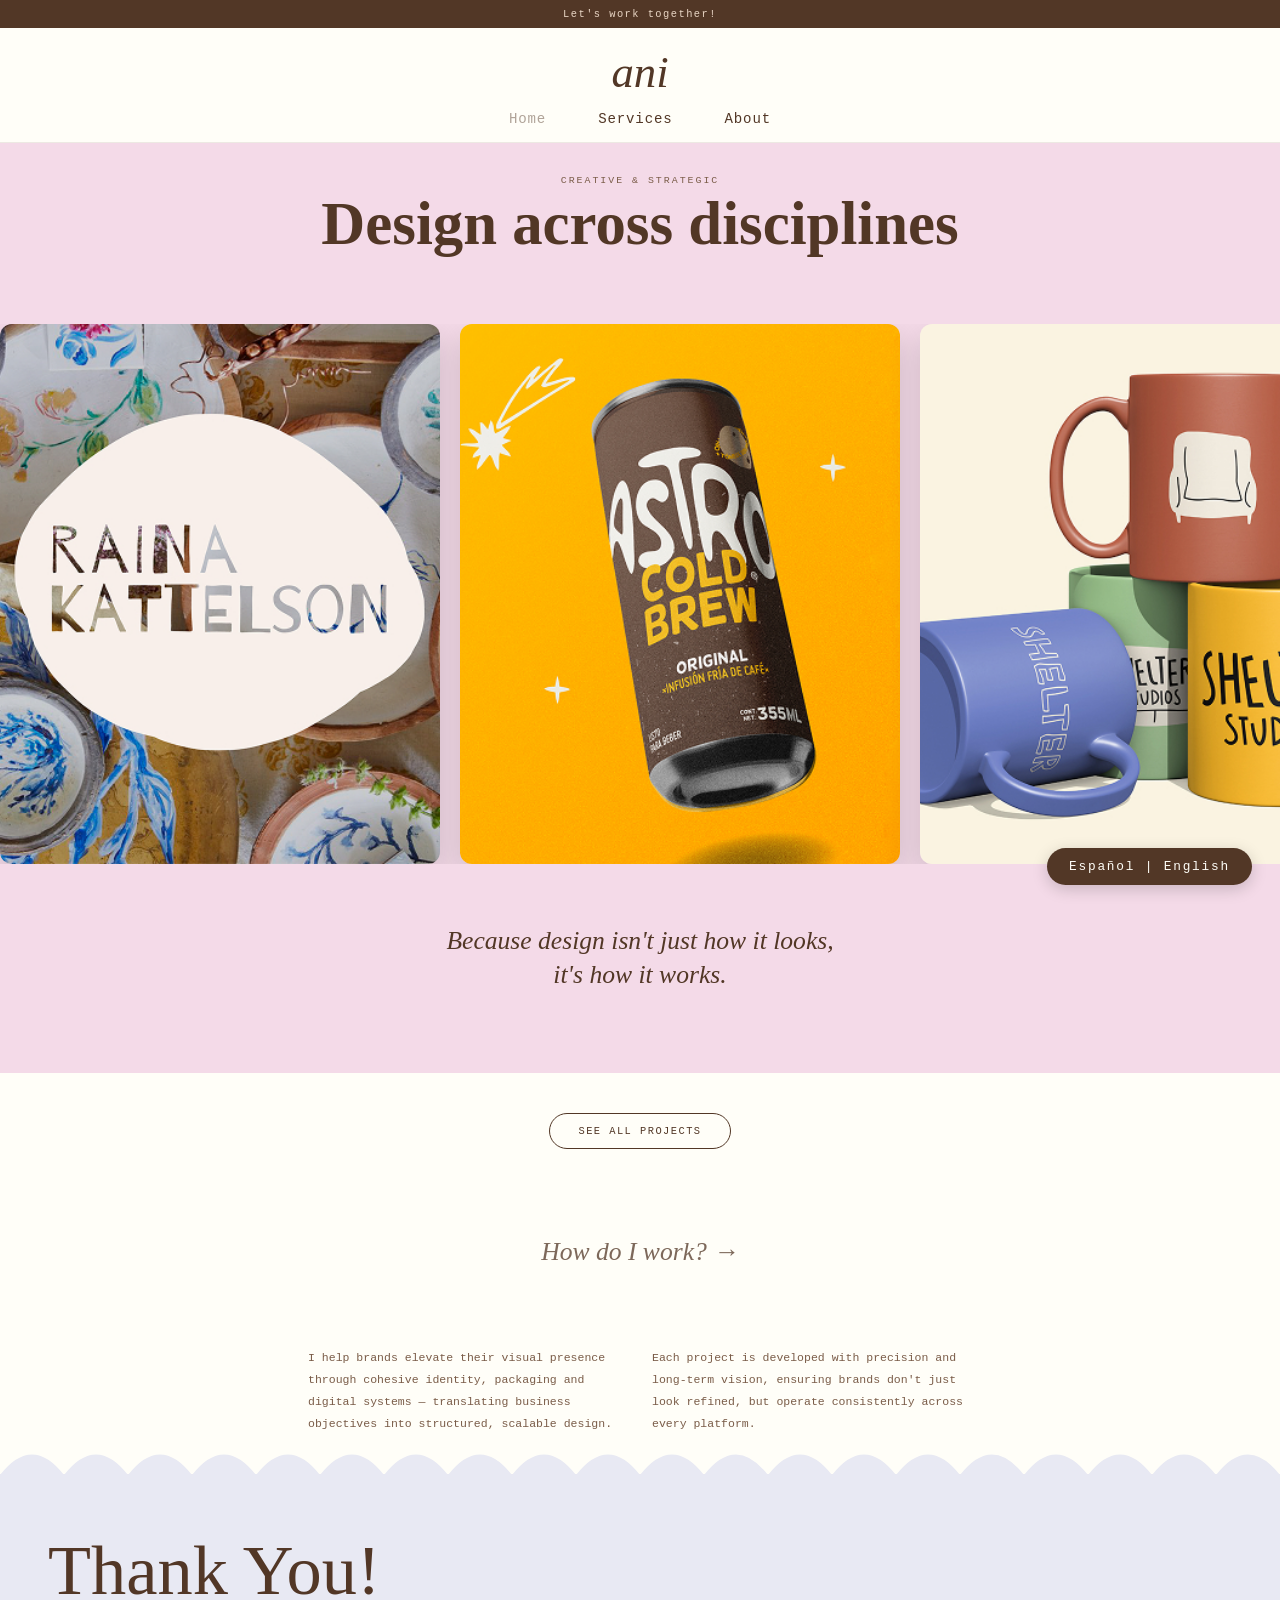
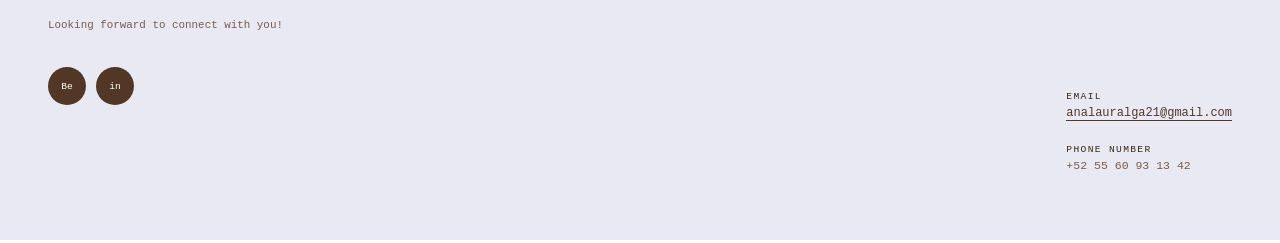
==== commit d06468c5: "Update index.html" ====
--- a/index.html
+++ b/index.html
@@ -1,1025 +1,554 @@
 <!DOCTYPE html>
-<html lang="en">
+<html lang="en"> 
 <head>
-    <meta charset="UTF-8">
-    <meta name="viewport" content="width=device-width, initial-scale=1.0">
-    <title>ani - Visual Communicator</title>
-    <link href="https://fonts.googleapis.com/css2?family=Spectral:wght@200;300;400;500;600;700&family=Instrument+Sans:wght@400;500;600;700&display=swap" rel="stylesheet">
-    <style>
-        * {
-            margin: 0;
-            padding: 0;
-            box-sizing: border-box;
-        }
-
-        :root {
-            --primary-beige: #FCFAF3;
-            --dark-text: #1A1C2C;
-            --accent-dark: #2C2C2C;
-            --border-color: #E8E8E8;
-        }
-
-        html {
-            scroll-behavior: smooth;
-        }
-
-        body {
-            font-family: 'Spectral', -apple-system, BlinkMacSystemFont, 'Segoe UI', Roboto, 'Helvetica Neue', Arial, serif;
-            background-color: var(--primary-beige);
-            color: var(--dark-text);
-            line-height: 1.6;
-            font-weight: 300;
-            overflow-x: hidden;
-        }
-
-        /* ========== HEADER ========== */
-        header {
-            position: fixed;
-            top: 0;
-            left: 0;
-            right: 0;
-            padding: 2rem;
-            display: flex;
-            justify-content: space-between;
-            align-items: center;
-            z-index: 1000;
-        }
-
-        .logo {
-            font-size: 1.8rem;
-            font-weight: 200;
-            letter-spacing: 0.1px;
-            text-transform: lowercase;
-            font-family: 'Spectral', serif;
-            cursor: pointer;
-            text-decoration: none;
-            color: var(--dark-text);
-            font-style: italic;
-        }
-
-        .logo span {
-            display: none;
-        }
-
-        .menu-toggle {
-            display: none;
-            background: none;
-            border: none;
-            font-size: 1.5rem;
-            cursor: pointer;
-            color: var(--dark-text);
-        }
-
-        nav {
-            display: flex;
-            gap: 2rem;
-            align-items: center;
-        }
-
-        nav a {
-            text-decoration: none;
-            color: var(--dark-text);
-            font-size: 0.95rem;
-            transition: opacity 0.3s;
-            font-family: 'Instrument Sans', sans-serif;
-            font-weight: 400;
-            letter-spacing: 0.5px;
-        }
-
-        nav a:hover {
-            opacity: 0.6;
-        }
-
-        /* ========== HERO SECTION ========== */
-        .hero {
-            position: relative;
-            width: 100%;
-            min-height: 80vh;
-            display: flex;
-            align-items: center;
-            justify-content: center;
-            overflow: hidden;
-            border-bottom: 1px solid rgba(0,0,0,0.05);
-            background: linear-gradient(var(--gradient-angle, 180deg), 
-                var(--grad-color-1, #374ef7) 25%, 
-                var(--grad-color-2, #d38fff) 50%, 
-                var(--grad-color-3, #f1addf) 75%, 
-                var(--grad-color-4, #ff3b62) 100%);
-            background-size: 200% 200%;
-            background-attachment: fixed;
-            max-width: none !important;
-            margin: 0 calc(-50vw + 50%) !important;
-            padding: 4rem calc(2rem + (50vw - 50%)) !important;
-        }
-
-        @keyframes gradientShift {
-            0% { background-position: 0% 50%; }
-            50% { background-position: 100% 50%; }
-            100% { background-position: 0% 50%; }
-        }
-
-        .hero::before {
-            content: '';
-            position: absolute;
-            top: 0;
-            left: 0;
-            right: 0;
-            bottom: 0;
-            background: none;
-            opacity: 0;
-            mix-blend-mode: overlay;
-        }
-
-        .hero-content {
-            position: relative;
-            z-index: 2;
-            text-align: center;
-            max-width: 1200px;
-            padding: 2rem;
-        }
-
-        .hero-text {
-            font-size: clamp(3.5rem, 8vw, 6rem);
-            font-weight: 200;
-            line-height: 1.3;
-            letter-spacing: -0.2px;
-            font-family: 'Spectral', serif;
-            text-align: center;
-            color: white;
-        }
-
-        .hero-text .italic {
-            font-style: italic;
-        }
-
-        /* ========== MAIN CONTENT ========== */
-        main {
-            background-color: var(--primary-beige);
-            width: 100%;
-        }
-
-        section {
-            padding: 6rem 2rem;
-            max-width: 1400px;
-            margin: 0 auto;
-        }
-
-        section.hidden {
-            display: none !important;
-        }
-
-        /* ========== PORTFOLIO SECTION ========== */
-        .portfolio {
-            padding: 6rem 0;
-            width: 100%;
-            margin: 0;
-            overflow: visible;
-        }
-
-        .portfolio-title {
-            font-size: 1.5rem;
-            font-weight: 600;
-            margin-bottom: 4rem;
-            font-family: 'Instrument Sans', sans-serif;
-            letter-spacing: 0.5px;
-            padding: 0 2rem;
-        }
-
-        .view-all-section {
-            display: flex;
-            justify-content: center;
-            align-items: center;
-            width: 100%;
-            margin-top: 3rem;
-            margin-bottom: 0;
-            padding: 0;
-        }
-
-        .portfolio-grid {
-            display: flex;
-            gap: 3rem;
-            margin-bottom: 2rem;
-            overflow-x: hidden;
-            width: 300%;
-            padding: 0;
-            animation: slideCarousel 30s linear infinite;
-            will-change: transform;
-        }
-
-        .portfolio-grid:hover {
-            animation-play-state: paused;
-        }
-
-        @keyframes slideCarousel {
-            0% {
-                transform: translateX(0);
-            }
-            100% {
-                transform: translateX(calc(-66.666%));
-            }
-        }
-
-        .portfolio-item {
-            cursor: pointer;
-            transition: transform 0.3s ease;
-            flex-shrink: 0;
-        }
-
-        .portfolio-item:nth-child(6n+1) {
-            width: 280px;
-        }
-
-        .portfolio-item:nth-child(6n+2) {
-            width: 450px;
-        }
-
-        .portfolio-item:nth-child(6n+3) {
-            width: 280px;
-        }
-
-        .portfolio-item:nth-child(6n+4) {
-            width: 280px;
-        }
-
-        .portfolio-item:nth-child(6n+5) {
-            width: 450px;
-        }
-
-        .portfolio-item:nth-child(6n+6) {
-            width: 280px;
-        }
-
-        .portfolio-item:hover {
-            transform: translateY(-8px);
-        }
-
-        .portfolio-image {
-            width: 100%;
-            aspect-ratio: 1 / 0.8;
-            border-radius: 20px;
-            object-fit: cover;
-            display: block;
-            margin-bottom: 1.5rem;
-            background: linear-gradient(135deg, #E0E7FF 0%, #F3E7FF 100%);
-        }
-
-        .portfolio-tag {
-            display: inline-block;
-            padding: 0.5rem 1rem;
-            border: 1px solid var(--dark-text);
-            border-radius: 20px;
-            font-size: 0.75rem;
-            font-weight: 600;
-            letter-spacing: 1px;
-            margin-bottom: 1rem;
-            font-family: 'Instrument Sans', sans-serif;
-            text-transform: uppercase;
-        }
-
-        .portfolio-item-description {
-            font-size: 1.15rem;
-            color: rgba(26, 28, 44, 0.7);
-            margin-top: 1rem;
-            line-height: 1.5;
-            font-family: 'Spectral', serif;
-        }
-
-        /* ========== VALUES SECTION ========== */
-        .values {
-            padding: 6rem 2rem;
-            background-color: #FAFAF8;
-            width: 100%;
-        }
-
-        .values-grid {
-            display: grid;
-            grid-template-columns: repeat(4, 1fr);
-            gap: 2rem;
-            align-items: stretch;
-            margin-top: 4rem;
-            max-width: 1400px;
-            margin-left: auto;
-            margin-right: auto;
-        }
-
-        .value-item {
-            position: relative;
-            background-color: #000000;
-            padding: 2.5rem;
-            border-radius: 15px;
-            display: flex;
-            flex-direction: column;
-            justify-content: space-between;
-            min-height: 350px;
-            transition: all 0.3s ease;
-            cursor: pointer;
-        }
-
-        .value-item:hover {
-            transform: scale(1.02);
-            box-shadow: 0 10px 40px rgba(0, 0, 0, 0.3);
-        }
-
-        .value-item:nth-child(1):hover {
-            background: linear-gradient(135deg, #FF6B6B 0%, #FF8E8E 50%, #FFB3B3 100%);
-            box-shadow: 0 10px 40px rgba(255, 107, 107, 0.4);
-        }
-
-        .value-item:nth-child(2):hover {
-            background: linear-gradient(135deg, #00B894 0%, #1DD1A1 50%, #55EFC4 100%);
-            box-shadow: 0 10px 40px rgba(0, 184, 148, 0.4);
-        }
-
-        .value-item:nth-child(3):hover {
-            background: linear-gradient(135deg, #4169E1 0%, #6495ED 50%, #87CEEB 100%);
-            box-shadow: 0 10px 40px rgba(65, 105, 225, 0.4);
-        }
-
-        .value-item:nth-child(4):hover {
-            background: linear-gradient(135deg, #FF8C42 0%, #FFA05E 50%, #FFB87D 100%);
-            box-shadow: 0 10px 40px rgba(255, 140, 66, 0.4);
-        }
-
-        .value-number {
-            position: absolute;
-            top: 1.5rem;
-            left: 1.5rem;
-            font-size: 0.8rem;
-            color: rgba(255, 255, 255, 0.4);
-            font-weight: 600;
-            letter-spacing: 1px;
-            font-family: 'Instrument Sans', sans-serif;
-        }
-
-        .value-title {
-            font-size: 1.5rem;
-            font-weight: 400;
-            margin-bottom: 1rem;
-            text-transform: capitalize;
-            letter-spacing: -0.5px;
-            font-family: 'Spectral', serif;
-            color: white;
-        }
-
-        .value-description {
-            font-size: 0.9rem;
-            color: rgba(255, 255, 255, 0.9);
-            line-height: 1.6;
-            font-family: 'Instrument Sans', sans-serif;
-            font-weight: 400;
-        }
-
-        /* ========== CLIENTS SECTION ========== */
-        .clients {
-            padding: 6rem 2rem;
-            width: 100%;
-            max-width: 1400px;
-            margin: 0 auto;
-        }
-
-        .clients-intro {
-            font-size: 0.95rem;
-            color: #666;
-            margin-bottom: 2rem;
-            text-transform: uppercase;
-            letter-spacing: 2px;
-            font-weight: 600;
-            font-family: 'Instrument Sans', sans-serif;
-        }
-
-        .clients-list {
-            font-size: clamp(2.2rem, 4vw, 3.5rem);
-            font-weight: 300;
-            line-height: 1.4;
-            max-width: 1000px;
-            color: var(--dark-text);
-            font-family: 'Spectral', serif;
-        }
-
-        /* ========== SECTION TITLE ========== */
-        .section-title {
-            font-size: 1rem;
-            font-weight: 600;
-            letter-spacing: 2px;
-            text-transform: uppercase;
-            color: #666;
-            margin-bottom: 3rem;
-            text-align: left;
-            font-family: 'Instrument Sans', sans-serif;
-        }
-
-        /* ========== PROJECT DETAIL SECTION ========== */
-        .project-detail {
-            padding: 10rem 2rem 2rem 2rem;
-            max-width: 1200px;
-            margin: 0 auto;
-            display: none;
-            margin-top: 0;
-        }
-
-        .project-detail:not(.hidden) {
-            display: block;
-        }
-
-        .project-detail.hidden {
-            display: none !important;
-        }
-
-        .gallery-detail {
-            padding: 7rem 2rem 2rem 2rem;
-            max-width: 1200px;
-            margin: 0 auto;
-            display: none;
-        }
-
-        /* ========== PROJECT NAVIGATION ========== */
-        .project-navigation {
-            display: flex;
-            justify-content: space-between;
-            align-items: stretch;
-            margin: 6rem 0;
-            gap: 2rem;
-        }
-
-        .project-nav-link {
-            flex: 1;
-            padding: 2rem;
-            text-decoration: none;
-            color: var(--dark-text);
-            border: 1px solid var(--border-color);
-            border-radius: 10px;
-            transition: all 0.3s ease;
-            cursor: pointer;
-            display: flex;
-            flex-direction: column;
-            justify-content: center;
-        }
-
-        .project-nav-link:hover {
-            border-color: var(--dark-text);
-            background-color: rgba(0, 0, 0, 0.02);
-        }
-
-        .project-nav-link.prev {
-            text-align: left;
-        }
-
-        .project-nav-link.next {
-            text-align: right;
-        }
-
-        .project-nav-label {
-            font-size: 0.8rem;
-            font-family: 'Instrument Sans', sans-serif;
-            font-weight: 600;
-            letter-spacing: 1px;
-            text-transform: uppercase;
-            color: #999;
-            margin-bottom: 0.5rem;
-        }
-
-        .project-nav-title {
-            font-size: 1.2rem;
-            font-family: 'Spectral', serif;
-            font-weight: 400;
-        }
-
-        .project-detail-title {
-            font-family: 'Spectral', serif;
-            font-size: clamp(2rem, 4vw, 3rem);
-            color: var(--dark-text);
-            margin-top: 0;
-            margin-bottom: 2rem;
-            font-weight: 400;
-        }
-
-        .project-detail-description {
-            font-size: 1rem;
-            line-height: 1.8;
-            color: var(--dark-text);
-            margin-bottom: 3rem;
-            max-width: 800px;
-        }
-
-        .project-detail-images {
-            display: grid;
-            grid-template-columns: repeat(auto-fit, minmax(400px, 1fr));
-            gap: 2rem;
-            margin-bottom: 4rem;
-        }
-
-        .project-detail-images img,
-        .project-detail-images video {
-            width: 100%;
-            height: auto;
-            border-radius: 15px;
-            display: block;
-        }
-
-        /* ========== FOOTER ========== */
-        footer {
-            background-color: #000000;
-            width: 100%;
-            margin-left: calc(-50vw + 50%);
-            margin-right: calc(-50vw + 50%);
-            padding-left: calc(2rem + (50vw - 50%));
-            padding-right: calc(2rem + (50vw - 50%));
-            padding-top: 6rem;
-            padding-bottom: 6rem;
-            border-top: 1px solid rgba(255, 255, 255, 0.1);
-        }
-
-        .footer-content {
-            max-width: 1400px;
-            margin: 0 auto;
-            display: grid;
-            grid-template-columns: 1fr 1fr;
-            gap: 4rem;
-            margin-bottom: 4rem;
-            align-items: flex-start;
-        }
-
-        .footer-contact-group {
-            display: flex;
-            flex-direction: column;
-            align-items: flex-end;
-            text-align: right;
-            gap: 2rem;
-        }
-
-        .footer-contact-info-right {
-            display: flex;
-            flex-direction: column;
-            gap: 1rem;
-            text-align: left;
-            align-items: flex-end;
-        }
-
-        .footer-contact-info-right a {
-            color: white;
-            text-decoration: none;
-            border-bottom: 1px solid white;
-            font-family: 'Instrument Sans', sans-serif;
-            transition: opacity 0.3s;
-        }
-
-        .footer-contact-info-right a:hover {
-            opacity: 0.6;
-        }
-
-        .social-links {
-            display: flex;
-            gap: 1.5rem;
-            margin-bottom: 2rem;
-            justify-content: flex-end;
-        }
-
-        .social-links a {
-            display: inline-block;
-            width: 30px;
-            height: 30px;
-            text-align: center;
-            line-height: 30px;
-            border: 1px solid white;
-            border-radius: 50%;
-            text-decoration: none;
-            color: white;
-            transition: all 0.3s;
-            font-size: 0.8rem;
-        }
-
-        .social-links a:hover {
-            background-color: white;
-            color: #000000;
-        }
-
-        /* ========== RESPONSIVE ========== */
-        @media (max-width: 1024px) {
-            .values-grid {
-                grid-template-columns: repeat(2, 1fr);
-            }
-        }
-
-        @media (max-width: 768px) {
-            header {
-                padding: 1.5rem;
-            }
-
-            nav {
-                display: none !important;
-                flex-direction: column;
-                position: fixed;
-                top: 90px;
-                left: 0;
-                right: 0;
-                background: var(--primary-beige);
-                padding: 2rem;
-                gap: 1.5rem;
-                border-bottom: 1px solid var(--border-color);
-                z-index: 999;
-            }
-            
-            nav.active {
-                display: flex !important;
-            }
-
-            .menu-toggle {
-                display: block;
-            }
-
-            section {
-                padding: 4rem 1.5rem;
-            }
-
-            .hero {
-                min-height: 60vh;
-                padding: 2rem 1.5rem;
-                margin: 0;
-            }
-
-            .hero-text {
-                font-size: 2.5rem;
-            }
-
-            .portfolio {
-                padding: 4rem 0;
-                overflow: visible;
-            }
-
-            .portfolio-title {
-                padding: 0 1.5rem;
-            }
-
-            .portfolio-grid {
-                animation: slideCarousel 30s linear infinite;
-                overflow-x: hidden;
-                padding: 0 1.5rem;
-                margin: 0;
-                width: 300%;
-            }
-
-            .portfolio-item {
-                width: auto !important;
-                flex-shrink: 0;
-            }
-
-            .values-grid {
-                grid-template-columns: 1fr;
-            }
-
-            .footer-content {
-                grid-template-columns: 1fr;
-            }
-
-            .footer-contact-group {
-                align-items: flex-start;
-                text-align: left;
-            }
-
-            .view-all-section {
-                display: flex;
-                justify-content: center;
-                align-items: center;
-                width: 100%;
-                margin-top: 2rem;
-                margin-bottom: 0;
-                padding: 0;
-            }
-
-            .project-detail {
-                padding: 7rem 1.5rem;
-            }
-
-            .gallery-detail {
-                padding: 5rem 1.5rem;
-            }
-
-            .project-detail-images {
-                grid-template-columns: 1fr;
-            }
-
-            footer {
-                margin-left: 0;
-                margin-right: 0;
-                padding-left: 1.5rem;
-                padding-right: 1.5rem;
-                padding-top: 4rem;
-                padding-bottom: 4rem;
-            }
-        }
-    </style>
+  <meta charset="UTF-8" />
+  <meta name="viewport" content="width=device-width, initial-scale=1.0"/>
+  <title>ani — Ana Laura Moreno</title>
+  <link rel="preconnect" href="https://fonts.googleapis.com">
+  <link rel="preconnect" href="https://fonts.gstatic.com" crossorigin>
+  <link href="https://fonts.googleapis.com/css2?family=Instrument+Serif:ital@0;1&family=Geist+Mono:wght@300;400;500&display=swap" rel="stylesheet">
+  <style>
+    :root { 
+  --brown:  #523726;
+  --rose:   #f4dae8;
+  --cream:  #FFFEF8;
+  --purple: #E8E9F3;
+  --warm:   #babdd9; 
+  --text:   #3a2518;
+  --muted:  #7a5c48;
+    }
+    * { margin: 0; padding: 0; box-sizing: border-box; }
+    html { scroll-behavior: smooth; }
+    body { font-family: 'Geist Mono', monospace; background: var(--cream); color: var(--text); overflow-x: hidden; }
+
+    .topbar { background: var(--brown); color: #e8d5c4; text-align: center; font-size: 0.65rem; letter-spacing: 0.14em; padding: 8px 16px; font-weight: 300; }
+
+    nav { background: var(--cream); padding: 18px 48px 14px; display: flex; flex-direction: column; align-items: center; gap: 12px; border-bottom: 1px solid rgba(82,55,38,0.1); position: sticky; top: 0; z-index: 100; }
+    .nav-logo { font-family: 'Instrument Serif', serif; font-size: 2.8rem; font-style: italic; color: var(--brown); text-decoration: none; cursor: pointer; }
+    .nav-links { display: flex; gap: 52px; list-style: none; }
+    .nav-links a { color: var(--brown); text-decoration: none; font-size: 0.88rem; letter-spacing: 0.06em; transition: opacity 0.2s; cursor: pointer; }
+    .nav-links a:hover, .nav-links a.active { opacity: 0.45; }
+
+    section { display: none; animation: fadeIn 0.3s ease; }
+    section.active { display: block; }
+    @keyframes fadeIn { from { opacity: 0; transform: translateY(6px); } to { opacity: 1; transform: none; } }
+
+    .btn-outline { display: inline-block; border: 1.5px solid var(--brown); color: var(--brown); padding: 11px 28px; font-size: 0.65rem; letter-spacing: 0.14em; text-transform: uppercase; text-decoration: none; border-radius: 40px; font-family: 'Geist Mono', monospace; cursor: pointer; background: transparent; transition: background 0.22s, color 0.22s; }
+    .btn-outline:hover { background: var(--brown); color: var(--cream); }
+    .btn-filled { display: inline-block; background: var(--brown); color: var(--cream); padding: 13px 36px; font-size: 0.65rem; letter-spacing: 0.14em; text-transform: uppercase; border-radius: 40px; text-decoration: none; font-family: 'Geist Mono', monospace; cursor: pointer; border: none; transition: opacity 0.2s; }
+    .btn-filled:hover { opacity: 0.78; }
+
+    .wave-top { width: 100%; overflow: hidden; line-height: 0; display: block; margin-bottom: -1px; }
+    .wave-top svg { display: block; width: 100%; height: 41px; }
+
+    .footer { background: var(--purple); padding: 56px 48px 48px; }
+    .footer-title { font-family: 'Instrument Serif', serif; font-size: clamp(2.6rem, 6vw, 4.4rem); color: var(--brown); margin-bottom: 8px; }
+    .footer-sub { font-size: 0.68rem; color: var(--muted); margin-bottom: 36px; }
+    .footer-row { display: flex; justify-content: space-between; align-items: flex-start; flex-wrap: wrap; gap: 24px; }
+    .footer-social { display: flex; gap: 10px; align-items: center; }
+    .social-icon { width: 38px; height: 38px; background: var(--brown); border-radius: 50%; display: flex; align-items: center; justify-content: center; color: var(--cream); font-size: 0.6rem; font-weight: 500; text-decoration: none; transition: opacity 0.2s; }
+    .social-icon:hover { opacity: 0.72; }
+    .footer-contact { font-size: 0.72rem; }
+    .footer-contact .label { font-size: 0.6rem; letter-spacing: 0.14em; text-transform: uppercase; display: block; margin-bottom: 4px; font-weight: 500; }
+    .footer-contact p { color: var(--muted); margin-bottom: 20px; }
+
+    /* HOME - TODO EN UNA SECCIÓN */
+    .home-hero { background: var(--rose); padding: 32px 48px 8px; text-align: center; }
+    .hero-eyebrow { font-size: 0.62rem; letter-spacing: 0.2em; text-transform: uppercase; color: var(--muted); margin-bottom: 6px; }
+    .hero-title { font-family: 'Instrument Serif', serif; font-size: clamp(2.2rem, 5vw, 3.8rem); color: var(--brown); line-height: 1.05; margin-bottom: 0; }
+    .hero-tagline { font-family: 'Instrument Serif', serif; font-size: clamp(1.1rem, 2.5vw, 1.6rem); font-style: italic; color: var(--brown); line-height: 1.35; max-width: 580px; margin: 0 auto; }
+    
+    /* CAROUSEL 3D SECTION */
+    .carousel-section { 
+  background: var(--rose); 
+  padding: 60px 0; 
+  overflow: hidden; 
+}
+    
+    /* CARRUSEL HORIZONTAL SIMPLE — sin 3D, sin perspective, sin rotación */
+    .marquee-wrap { width: 100%; overflow: hidden; }
+    .marquee-track {
+      display: flex;
+      gap: 20px;
+      width: max-content;
+      animation: scrollX 70s linear infinite;
+    }
+    .marquee-track:hover { animation-play-state: paused; }
+    .marquee-card {
+      flex: 0 0 auto;
+      width: 440px;
+      height: 540px;
+      border-radius: 12px;
+      object-fit: cover;
+      cursor: pointer;
+      box-shadow: 0 12px 30px rgba(0,0,0,0.15);
+      transition: transform 0.3s ease;
+    }
+    .marquee-card:hover {
+      transform: scale(1.05);
+    }
+    @keyframes scrollX {
+      from { transform: translateX(0); }
+      to { transform: translateX(-50%); }
+    }
+
+    .home-cols { display: grid; grid-template-columns: 1fr 1fr; gap: 24px; max-width: 760px; margin: 0 auto; padding: 40px 48px 0; }
+    .home-col { font-size: 0.72rem; line-height: 1.9; color: var(--muted); }
+
+    .home-projects-section { padding: 40px 48px 0; max-width: 900px; margin: 0 auto; }
+    .see-more-wrap { text-align: center; padding: 0 0 64px; }
+
+    /* ABOUT */
+    .about-top { background: var(--warm); padding: 64px 48px 56px; text-align: center; }
+    .about-quote { font-family: 'Instrument Serif', serif; font-size: clamp(1.3rem, 3vw, 2rem); font-style: italic; color: var(--brown); line-height: 1.55; max-width: 600px; margin: 0 auto 48px; }
+    .about-photo { display: flex; flex-direction: column; align-items: center; gap: 12px; }
+    .about-photo img { border-radius: 2px; }
+    .about-caption { font-size: 0.85rem; color: var(--muted); font-style: italic; }
+    .about-pink { background: var(--rose); padding: 72px 48px; text-align: center; }
+    .about-pink-title { font-family: 'Instrument Serif', serif; font-size: clamp(2.4rem, 5.5vw, 5rem); color: var(--brown); line-height: 1.05; margin-bottom: 16px; }
+    .about-pink-sub { font-size: 0.62rem; letter-spacing: 0.22em; text-transform: uppercase; color: var(--brown); margin-bottom: 44px; }
+    .about-body { max-width: 560px; margin: 0 auto; font-size: 0.75rem; line-height: 1.9; color: var(--text); text-align: left; }
+    .about-body p + p { margin-top: 20px; }
+    .about-beyond { padding: 72px 48px 64px; text-align: center; }
+    .about-beyond-title { font-family: 'Instrument Serif', serif; font-size: clamp(2rem, 4.5vw, 3.8rem); font-style: italic; color: var(--brown); margin-bottom: 48px; }
+
+    /* SERVICES */
+    .services-top { padding: 72px 48px 56px; text-align: center; }
+    .services-title { font-family: 'Instrument Serif', serif; font-size: clamp(2.2rem, 5vw, 4.2rem); color: var(--brown); margin-bottom: 48px; line-height: 1.1; }
+    .services-cards { display: grid; grid-template-columns: repeat(3, 1fr); gap: 14px; max-width: 820px; margin: 0 auto; }
+    .service-card { background: var(--warm); border-radius: 4px; padding: 36px 24px; text-align: center; }
+    .service-card h3 { font-family: 'Instrument Serif', serif; font-size: 1.35rem; color: var(--brown); margin-bottom: 24px; }
+    .service-card ul { list-style: none; font-size: 0.68rem; line-height: 2.2; color: var(--muted); }
+    .additional-section { padding: 72px 48px 64px; text-align: center; }
+    .additional-title { font-family: 'Instrument Serif', serif; font-size: clamp(1.8rem, 4vw, 3.2rem); color: var(--brown); margin-bottom: 36px; }
+    .skills-tags { display: flex; flex-wrap: wrap; gap: 10px; justify-content: center; max-width: 760px; margin: 0 auto; }
+    .skill-tag { background: var(--rose); color: var(--brown); padding: 12px 26px; border-radius: 40px; font-size: 0.75rem; }
+
+    /* PROJECTS GRID */
+    .projects-top { padding: 64px 48px 48px; text-align: center; }
+    .projects-page-title { font-family: 'Instrument Serif', serif; font-size: clamp(2rem, 4vw, 3.4rem); color: var(--brown); margin-bottom: 48px; }
+    .projects-grid-full { display: grid; grid-template-columns: repeat(3, 1fr); gap: 10px; max-width: 880px; margin: 0 auto; padding: 0 48px 64px; }
+    .proj-thumb { aspect-ratio: 1; border-radius: 2px; overflow: hidden; cursor: pointer; position: relative; }
+    .proj-thumb img { width: 100%; height: 100%; object-fit: cover; display: block; transition: transform 0.3s; }
+    .proj-thumb:hover img { transform: scale(1.05); }
+    .proj-thumb-label { position: absolute; bottom: 0; left: 0; right: 0; background: rgba(82,55,38,0.82); color: var(--cream); font-size: 0.6rem; letter-spacing: 0.1em; padding: 8px 12px; opacity: 0; transition: opacity 0.22s; }
+    .proj-thumb:hover .proj-thumb-label { opacity: 1; }
+
+    /* PROJECT DETAIL */
+    .project-detail { display: none; animation: fadeIn 0.3s ease; }
+    .project-detail.active { display: block; }
+    .detail-layout { display: grid; grid-template-columns: 380px 1fr; gap: 65px; padding: 48px 24px; max-width: 70%; margin: 0 auto; }
+    .detail-title { font-family: 'Instrument Serif', serif; font-size: clamp(1.4rem, 3vw, 2.2rem); color: var(--brown); position: sticky; top: 120px; }
+    .detail-images { display: flex; flex-direction: column; gap: 16px; }
+    .detail-images img { width: 100%; border-radius: 2px; display: block; }
+    .detail-nav { display: flex; justify-content: center; align-items: center; gap: 32px; padding: 32px 48px 48px; }
+    .detail-nav-btn { background: none; border: none; cursor: pointer; font-family: 'Geist Mono', monospace; font-size: 0.65rem; letter-spacing: 0.14em; color: var(--brown); display: flex; align-items: center; gap: 8px; transition: opacity 0.2s; }
+    .detail-nav-btn:hover { opacity: 0.5; }
+    .detail-nav-btn:disabled { opacity: 0.2; cursor: default; }
+
+    @media (max-width: 768px) {
+      nav { padding: 14px 20px; }
+      .nav-links { gap: 20px; }
+      .home-hero { padding: 24px 20px 12px; }
+      .carousel-section { padding: 8px 0 8px; }
+      .marquee-card { width: 320px; height: 392px; }
+      .home-cols { padding: 30px 20px 0; grid-template-columns: 1fr; }
+      .services-cards { grid-template-columns: 1fr 1fr; }
+      .projects-grid-full { grid-template-columns: 1fr 1fr; padding: 0 20px 48px; }
+      .detail-layout { grid-template-columns: 1fr; gap: 24px; padding: 40px 20px; }
+      .detail-title { position: static; }
+      .footer { padding: 48px 20px 36px; }
+    }
+
+    @media (max-width: 480px) {
+      .home-hero { padding: 20px 16px 10px; }
+      .hero-tagline { margin: 0 auto; }
+      .carousel-section { padding: 8px 0 8px; }
+      .marquee-card { width: 230px; height: 282px; }
+      .home-cols { padding: 25px 16px 0; }
+      .projects-grid-full { grid-template-columns: 1fr; }
+    }
+  </style>
 </head>
 <body>
-    <!-- HEADER -->
-    <header>
-        <a href="javascript:void(0)" class="logo" onclick="goHome()">ani</a>
-        <nav>
-            <a href="#work">Work</a>
-            <a href="#about">Services</a>
-            <a href="#contact">Contact</a>
-        </nav>
-        <button class="menu-toggle">☰</button>
-    </header>
-
-    <!-- HERO SECTION -->
-    <section class="hero">
-        <div class="hero-content">
-            <h1 class="hero-text">
-                Brands grow when they mean more <span class="italic">to the world.</span>
-            </h1>
-        </div>
-    </section>
-
-    <!-- MAIN CONTENT -->
-    <main>
-        <!-- PORTFOLIO SECTION -->
-        <section class="portfolio" id="work">
-            <h2 class="portfolio-title">Some of my recent work:</h2>
-            <div class="portfolio-grid" id="carousel-projects"></div>
-            <div class="view-all-section">
-                <a href="javascript:void(0)" onclick="showGallery()" style="display: inline-block; margin: 0; margin-left: 40px; padding: 1rem 2rem; border: 1px solid var(--dark-text); border-radius: 10px; text-decoration: none; color: var(--dark-text); font-family: 'Instrument Sans', sans-serif; font-weight: 600; letter-spacing: 0.5px; transition: all 0.3s ease; cursor: pointer; width: fit-content;" onmouseover="this.style.backgroundColor='var(--dark-text)'; this.style.color='white';" onmouseout="this.style.backgroundColor='transparent'; this.style.color='var(--dark-text)';">View All Projects</a>
-            </div>
-        </section>
-
-        <!-- VALUES SECTION -->
-        <section class="values" id="about">
-            <h2 class="section-title">MY VALUES</h2>
-            
-            <div class="values-grid">
-                <div class="value-item">
-                    <span class="value-number">1</span>
-                    <div>
-                        <h3 class="value-title">Multicultural</h3>
-                        <p class="value-description">Where diverse voices shape honest stories that resonate.</p>
-                    </div>
-                </div>
-
-                <div class="value-item">
-                    <span class="value-number">2</span>
-                    <div>
-                        <h3 class="value-title">Borderless</h3>
-                        <p class="value-description">Ideas, teams, and markets moving in unison.</p>
-                    </div>
-                </div>
-
-                <div class="value-item">
-                    <span class="value-number">3</span>
-                    <div>
-                        <h3 class="value-title">Always-Beta</h3>
-                        <p class="value-description">Constantly evolving, adapting, and building what's next at the speed the world demands.</p>
-                    </div>
-                </div>
-
-                <div class="value-item">
-                    <span class="value-number">4</span>
-                    <div>
-                        <h3 class="value-title">Multi-Disciplinary</h3>
-                        <p class="value-description">One challenge. Multiple perspectives.</p>
-                    </div>
-                </div>
-            </div>
-        </section>
-
-        <!-- CLIENTS SECTION -->
-        <section class="clients">
-            <p class="clients-intro">A few of my clients</p>
-            <div class="clients-list">
-                Mordisko, Garabatos, Raina Kattelson, Tom Kubik, Siete Machos, Petco, Señor Mango, Suma, Alpez
-            </div>
-        </section>
-    </main>
-
-    <!-- PROJECT DETAIL SECTIONS (Generated by JS) -->
-    <div id="projects-container"></div>
-
-    <!-- FOOTER -->
-    <footer id="contact">
-        <div class="footer-content">
-            <!-- Thank You Section Left -->
-            <div class="footer-section">
-                <h3 style="font-family: 'Spectral', serif; font-size: 2rem; font-weight: 400; margin-bottom: 1rem; text-transform: none; color: white;">Thank you!</h3>
-                <p style="color: rgba(255, 255, 255, 0.8); font-size: 0.95rem; line-height: 1.6; font-family: 'Instrument Sans', sans-serif; font-weight: 400; letter-spacing: 0.5px;">Looking forward to connect with you!</p>
-            </div>
-
-            <!-- Contact Group Right -->
-            <div class="footer-contact-group">
-                <!-- Social Links -->
-                <div class="social-links">
-                    <a href="https://www.linkedin.com" target="_blank" title="LinkedIn">in</a>
-                    <a href="https://www.behance.net" target="_blank" title="Behance">be</a>
-                </div>
-
-                <!-- Contact Info -->
-                <div class="footer-contact-info-right">
-                    <a href="tel:+525560931342">+52 5560931342</a>
-                    <a href="mailto:analauralga21@gmail.com">analauralga21@gmail.com</a>
-                </div>
-            </div>
-        </div>
-    </footer>
-
-    <script>
-        // Projects data
-        const projects = [
-            { name: "Raina Kattelson", thumbnail: "images/Frame 2.jpg", shortDesc: "Brand identity for a New York-based prop and interior stylist.", desc: "Raina Kattelson is a New York-based prop and interior stylist who has worked with numerous notable people and recognized brands, creating rich and human visual worlds. The project involved building an identity that evokes her personality and highlights her work, connecting with new audiences.<br><br>Raina's vision was to refresh her image to have a more recognizable and consistent brand, showcasing her projects and character in an organic and contemporary way. The logo combines a \"handwritten\" typeface with an imperfect enclosing shape, evoking her curiosity, creativity and sense of freedom.<br><br>The logo is accompanied by a graphic system that picks up tones recurring throughout her work and interact in a harmonious and balanced way, along with a more experimental typographic approach — combining two very different typefaces and replacing the word \"and\" with \"&\" in all instances. Other elements such as rules, color blocks and the use of the shape are carried through to formalize the graphic outputs.<br><br>With that system in place, the look & feel of her website, promotional postcards, and presentations for creative briefs came together. The result is an interesting, organic and modern brand.", images: ["images/Frame 41.jpg", "images/Frame 42.jpg", "images/Frame 43.jpg", "images/Frame 44.jpg", "images/Frame 45.jpg", "images/Frame 46.jpg"] },
-            { name: "Astro Cold Brew", thumbnail: "images/Frame 3.jpg", shortDesc: "Strategic branding and packaging for an innovative cold brew drink.", desc: "Astro Cold Brew was born as part of the Shake Shack family in Mexico — an innovative, energizing drink in a can designed to inspire and fuel its consumers. The project covered everything from strategic foundation to visual execution.<br><br>The process began by defining the core concepts guiding the brand: the quality of the drink, its role as a companion to new consumers, the pleasure of an indulgent moment, and the energy that keeps you moving toward your goals. From these pillars, the name Astro Cold Brew was developed — a drink that elevates the good, recharges you, and lets you launch toward your objectives.<br><br>The communication aligned with an \"out of this world\" narrative, with messaging like \"we are a comet of quality, flavor and energy\" — striking a friendly and dynamic tone. This universe translated visually through a bold, approachable logo, paired with equally strong typography, vivid and disruptive colors, and an illustration system that positions the brand as a fun ally in the cold brew adventure.", images: ["images/Frame 47.jpg", "images/Frame 48.jpg", "images/Frame 49.jpg", "images/Frame 50.jpg", "images/Frame 51.jpg"] },
-            { name: "Level Home Investment", thumbnail: "images/Frame 230.png", shortDesc: "Professional web presence for a real estate investment company.", desc: "Level Home Investment was building its real estate business and needed a presence that reflected its ambitions — professional, credible, and built to grow. The project focused on developing a website that would elevate the brand's image and support client acquisition.<br><br>The design approach prioritized clarity and confidence: a clean, structured layout that communicates reliability and expertise at every touchpoint. Visual decisions were made with the end client in mind — someone evaluating a significant investment who needs to trust the people behind it. The result is a digital presence that positions Level Home Investment as a serious, established player ready to scale.", images: ["images/Frame 230.png", "images/Frame 232.jpeg", "images/Frame 235.jpg"] },
-            { name: "Blockbuster App", thumbnail: "images/Frame 223.png", shortDesc: "UX design reimagining Blockbuster for the streaming era.", desc: "A UX design project reimagining Blockbuster as a modern streaming and rental app — exploring what the iconic brand could look like if it made a comeback in today's digital landscape.<br><br>The process was research-driven from the start: user interviews were conducted to understand how people currently navigate streaming platforms, what frustrates them, and what they genuinely miss about the physical rental experience. Those insights shaped every design decision that followed.<br><br>The result is an interface that blends nostalgia with contemporary usability — keeping the warmth and personality of the Blockbuster brand while delivering the clarity and ease modern users expect from a digital product.", images: ["images/Frame 224.jpg", "images/Frame 225.jpg", "images/Frame 226.jpg", "images/Frame 227.jpg", "images/Frame 228.jpg", "images/Frame 229.jpg"] },
-            { name: "Aromandia", thumbnail: "images/Frame 245.jpg", shortDesc: "E-commerce experience centered around the ritual of scent.", desc: "A UX/UI design project for Aromandia — an e-commerce experience built around the ritual of scent, reimagining how a modern candle brand connects with its customers online.<br><br>The process was research-driven from the start: user interviews were conducted to understand how people discover and shop for aromatic products, what builds trust during the purchase journey, and where existing e-commerce flows create unnecessary friction. Those insights shaped every design decision that followed.<br><br>The result is a mobile-first interface that feels as intentional as the products it showcases — modern and sophisticated, with a seamless checkout experience that turns browsing into buying.", images: ["images/Frame 240.jpg", "images/Frame 241.jpg", "images/Frame 242.jpg", "images/Frame 243.jpg", "images/Frame 244.jpg"] },
-            { name: "Aer by Armella", thumbnail: "images/Frame 14.jpg", shortDesc: "Brand identity elevating air conditioning from utilitarian to premium.", desc: "Aer by Armella sells air conditioning — a product category not typically associated with aspiration or beauty. The project involved building the brand from the ground up: logo, website, outdoor posters, and the full range of brand applications.<br><br>The design challenge was to elevate a utilitarian product into something that felt considered and premium. The visual identity communicates freshness, modernity, and reliability — qualities that matter to someone making a significant purchase for their home or business. The website translates that identity into a clear, confident digital experience, while the outdoor posters give the brand a strong physical presence in the city. The result is a brand that makes Aer by Armella impossible to ignore and easy to trust.", images: ["images/Frame 168.jpg", "images/Frame 169.jpg", "images/Frame 170.jpg", "images/Frame 171.jpg", "images/Frame 172.jpg", "images/Frame 173.jpg"] },
-            { name: "Mordisko", thumbnail: "images/Frame 4.jpg", shortDesc: "Rebranding Mexico's iconic ice cream sandwich brand for Gen Z.", desc: "Mordisko, under the Holanda umbrella, is one of Mexico's most iconic brands — recognized as the pioneer of ice cream sandwiches. Its essence is elevating consumers through innovative, refreshing combinations. The project involved working alongside advertising agency DDB to refresh its identity and maintain relevance and impact with new generations.<br><br>The main goal of this rebranding was to update Mordisko's image, which hadn't been renewed in many years and had become predictable. Its personality is fun, disruptive and dynamic, so the new identity was built to evoke exactly that — especially for Gen Z.<br><br>The logotype brings back a playful mouth inside the first \"o,\" combined with bold typography where the letters dance and escape the monotony of a uniform baseline. For the packaging, a brighter, bolder color palette was developed to stand out inside refrigerators, with waves in different tones that draw the consumer in while highlighting the mix of textures and flavors the brand is known for. Stickers were introduced as a contemporary visual language using symbols tied to positivity and enjoyment, while photography embraced the dazzling palette featuring younger consumers reveling in the Mordisko experience.", images: ["images/Frame 53.jpg", "images/Frame 54.jpg", "images/Frame 55.jpg", "images/Frame 56.jpg", "images/Frame 57.jpg", "images/Frame 58.jpg"] },
-            { name: "Siete Machos", thumbnail: "images/Frame 6.jpg", shortDesc: "Refreshing a heritage brand's web and packaging for modern audiences.", desc: "Siete Machos is a nationally recognized brand with decades of history, perfuming generations of Mexican households. The project involved refreshing their web presence — for both the cosmetics and spirits lines — and redesigning the tequila label to connect with younger audiences.<br><br>The project began with the tequila packaging redesign, where key elements such as the goats, agave plants, and logotype needed to be preserved. Drawing from the celebration at the heart of the drink, an illustration was crafted featuring seven dancing billy goats alongside other festive elements, turning the label into a communal celebration.<br><br>With the tequila's new visual style established, the look and feel was translated to the spirits website — incorporating illustrative elements for iconography, a warm and elegant updated palette, and more contemporary typography. For the cosmetics site, the focus was on preserving the brand's essence by highlighting the ritualistic and esoteric qualities of the products, modernizing typography, bringing consistency to the photographic style, and carefully crafting the user experience as they explore the world of Siete Machos.", images: ["images/Frame 65.jpg", "images/Frame 66.jpg", "images/Frame 67.jpg", "images/Frame 68.jpg", "images/Frame 69.jpg", "images/Frame 70.jpg"] },
-            { name: "Aromandia - Seasonalities", thumbnail: "images/Frame 5.jpg", shortDesc: "Seasonal packaging and identity for limited edition candle collections.", desc: "The Seasonalities collection is Aromandia's seasonal chapter — limited releases designed around Mother's Day, autumn, and the holiday season. Each collection required its own visual identity while remaining cohesive with the broader brand.<br><br>Packaging design and print production management were handled throughout, ensuring each release met the premium standard Aromandia is built on. The seasonal collections give the brand a reason to show up differently at key moments in the year — creating anticipation, gifting relevance, and keeping the brand feeling alive and current across seasons.", images: ["images/Frame 147.jpg", "images/Frame 148.jpg", "images/Frame 149.jpg", "images/Frame 150.jpg", "images/Frame 151.jpg"] },
-            { name: "Aromandia - Scented Candles", thumbnail: "images/Frame 1.jpg", shortDesc: "Premium candle brand packaging built from the ground up.", desc: "Aromandia is a premium candle brand set to launch this year — a project built from the ground up with the attention to detail that a product at this level demands. The work covered packaging design and full print production management for the brand's core collection, which includes the Nicho and Anthology lines, available year-round.<br><br>Every decision — from material to typography to finish — was made to reflect the premium positioning of the brand. The packaging is designed to be as much an object as the candle itself: something you want to keep, display, and give. Aromandia enters the market as a brand that already knows exactly who it is.", images: ["images/Frame 35.jpg", "images/Frame 36.jpg", "images/Frame 37.jpg", "images/Frame 38.jpg", "images/Frame 39.jpg", "images/Frame 40.jpg"] },
-            { name: "Shelter Studios", thumbnail: "images/Frame 7.jpg", shortDesc: "Visual identity and community platform for emerging musicians.", desc: "Shelter Studios was created as an initiative to promote both emerging and established artists through audiovisual production — building community and an intimate space for audiences to truly know them. The project involved developing the name and full identity for the program.<br><br>The vision was to create a space for concerts and interviews with musicians in a warm, home-like setting — humanizing them and opening a dialogue between music lovers. From the beginning, the team envisioned a program diverse in genres, origins, and styles: a platform for discovering the most exciting music happening in Mexico.<br><br>From these concepts, Shelter Studios was born — a name that captures the essence of the project: a warm refuge for music. This translated visually into the logotype, where an armchair serves as the primary icon and brand identifier. The symbol also carried through into the set design, with each recording always featuring a different armchair or sofa. The broader visual territory is built on silhouettes — the armchair alongside domestic living room elements and musical instruments becomes an enveloping frame for imagery, completed by expressive typography that creates a flexible, contemporary, and compelling visual system.", images: ["images/Frame 71.jpg", "images/Frame 72.jpg", "images/Frame 73.jpg", "images/Frame 74.jpg", "images/Frame 75.jpg", "images/Frame 76.jpg"] },
-            { name: "Tom Kubik Photography", thumbnail: "images/Frame 8.jpg", shortDesc: "Personal branding for a lifestyle photographer based in LA.", desc: "Tom Kubik is a Los Angeles-based photographer whose practice centers on creating authentic images that capture the lifestyle of real people. The project involved refreshing his identity to expand his reach and grow his audience.<br><br>What makes Tom's practice so unique is the connection he builds between his lens and his subjects — a recognition that goes beyond the image. One of his core priorities is creating a space where people feel comfortable and free to share their stories and their lives.<br><br>Understanding how central authenticity is to his work, a handwritten-style logotype was chosen to function as a signature — lending a personal, intimate quality to the brand. The color palette remained neutral (black and white) to let the photographs remain the protagonists of every communication. Curved strokes coexist harmoniously with Tom's visual world, interacting with his images without overshadowing them. Business cards carry his unique tone with messaging that seeks genuine, open connection — always within a minimalist but distinctly original aesthetic.", images: ["images/Frame 77.jpg", "images/Frame 78.jpg", "images/Frame 79.jpg", "images/Frame 80.jpg", "images/Frame 81.jpg", "images/Frame 82.jpg"] },
-            { name: "Effecty", thumbnail: "images/Frame 9.jpg", shortDesc: "Telehealth platform branding for wellness and weight management.", desc: "Effecty is a digital telehealth platform promoting wellness through medication-assisted weight loss — helping users on their journey toward a healthier, fuller, and happier life. The project involved developing both the name and identity around the brand's key pillars: trust, companionship, and positivity.<br><br>The name Effecty was built around the concepts of quality and reliability — drawing from \"effect\" and \"effective\" to reference the positive impact of the service, softened and made approachable with the \"-y\" ending. The logotype captures that same lightness through a classic typeface with an italic accent on the \"f\" letters, creating a diagonal dynamism that speaks to progress and movement toward goals.<br><br>The identity lives within a palette of greens, blues, soft beiges, and whites — evoking peace and lightness. Photography, illustration style, and typography all work together to achieve a human, trustworthy approach that feels as good as the product promises to make you feel.", images: ["images/Frame 83.jpg", "images/Frame 84.jpg", "images/Frame 85.jpg", "images/Frame 86.jpg", "images/Frame 87.jpg", "images/Frame 88.jpg"] },
-            { name: "Paws", thumbnail: "images/Frame 10.jpg", shortDesc: "Scented candle line designed for Petco.", desc: "Paws is a line designed for Petco created to address one of every pet owner's most relatable challenges: masking pet odors at home. The product line includes scented candles crafted specifically to neutralize the smells that come with sharing your space with the animals you love.<br><br>The packaging design balances warmth and playfulness — nodding to the pet owner lifestyle while feeling elevated enough to live comfortably in any home. The result is a line that feels both functional and giftable, fitting naturally within Petco's retail environment while standing out on shelf.", images: ["images/Frame 89.jpg", "images/Frame 90.jpg", "images/Frame 91.jpg", "images/Frame 92.jpg", "images/Frame 93.jpg", "images/Frame 94.jpg"] },
-            { name: "USG", thumbnail: "images/Frame 11.jpg", shortDesc: "Comprehensive rebranding for construction materials company across LATAM.", desc: "USG is a leading construction materials brand with a presence across Latin America. The project involved a comprehensive rebranding that touched every dimension of the brand — from digital to physical, from the warehouse to the street.<br><br>The scope was extensive: a complete brand identity manual built to work consistently across LATAM markets, covering the website, social media, transportation, uniforms, signage, and the bags used for concrete materials. Each application required careful consideration of how the identity would perform across vastly different contexts and scales — from a screen to the side of a truck.<br><br>The result is a cohesive, scalable system that gives USG the visual authority and consistency its regional presence demands, ensuring the brand communicates with the same strength whether encountered online or on a construction site.", images: ["images/Frame 95.jpg", "images/Frame 105.jpg", "images/Frame 115.jpg", "images/Frame 125.jpg", "images/Frame 135.jpg", "images/Frame 145.jpg"] },
-            { name: "Señor Mango", thumbnail: "images/Frame 12.jpg", shortDesc: "Packaging and motion graphics for dried mango brand.", desc: "Señor Mango is a dried mango brand determined to stand out in a market where most players look exactly alike. The project covered packaging design and management, motion graphics, and ongoing website review and improvement — all aimed at attracting new customers through design that does something different.<br><br>The packaging breaks from category conventions: bold, distinctive, and crafted to stop someone mid-aisle. Motion graphics extended the brand's personality into digital channels, adding energy and dynamism to the way the product shows up online. The website was continuously refined to improve the user experience and strengthen the brand's commercial appeal. The overall result is a brand that has carved out its own visual territory in a crowded market.", images: ["images/Frame 96.jpg", "images/Frame 106.jpg", "images/Frame 116.jpg", "images/Frame 126.jpg", "images/Frame 136.jpg", "images/Frame 146.jpg"] },
-            { name: "Grace Sepulveda", thumbnail: "images/Frame 26.png", shortDesc: "Branding and website for hospitality consulting agency.", desc: "Grace Sepúlveda, an expert with decades of experience in hospitality, decided to channel her knowledge into a consulting agency specializing in the timeshare industry. The project covered brand strategy, identity, and website — all built to reflect her professional personality and the quality of her services.<br><br>One of the most important goals was generating trust: clients needed to know they were hiring results-driven experts. The work focused on projecting Grace's innovative and creative attitude, the collaborative character of her team, and the deeply human and passionate side behind her dedication and trajectory.<br><br>A logotype was developed communicating the elegance and modernity associated with the founder — using a contemporary sans serif alongside an isotype built from the repetition of the letter S (for Sepúlveda), evoking the serenity of a sunrise and a clean, fluid aesthetic. The visual system pairs a sans serif with a high-personality serif, evoking Grace's strength and subtlety. A palette of light, airy tones and photography of spaces, landscapes, and team moments reinforce the collaborative and human nature of the brand — coming together most powerfully on the website.", images: ["images/Frame 211.jpg", "images/Frame 212.jpg", "images/Frame 213.jpg", "images/Frame 214.jpg", "images/Frame 215.jpg", "images/Frame 216.jpg"] },
-            { name: "Vita Blip", thumbnail: "images/Frame 15.jpg", shortDesc: "Packaging design for vitamin and supplement brand.", desc: "Vita Blip is a vitamin brand whose identity needed to feel as good as the product promises to make you feel. The packaging design focused on creating a visual presence that is clean, vibrant, and trustworthy — communicating health and quality at a glance.<br><br>In a category crowded with clinical-looking packaging, Vita Blip was designed to feel approachable and energetic without sacrificing credibility. Every detail — from color to typography to structure — was considered to make the product feel like a daily ritual worth looking forward to.", images: ["images/Frame 160.jpg", "images/Frame 161.jpg"] },
-            { name: "English Sprint", thumbnail: "images/Frame 16.jpg", shortDesc: "Learning platform identity for IELTS test preparation.", desc: "English Sprint is a learning platform and community dedicated to English language acquisition. The project involved working alongside founder Mercedes Medina to build an identity that evokes quality, warmth, and confidence — connecting with the right audience.<br><br>The platform offers expert-led lessons focused on achieving IELTS certification. To meet the brand's goals, the identity needed to communicate a friendly, reliable, professional, and accessible attitude. A logotype was created inspired by British metro signage — featuring an underlined sans serif typeface within a circular enclosure. The offset between elements transmits movement, dynamism, and agility: all essential qualities in an educational environment.<br><br>Throughout the rest of the visual system, structured grid-based elements and color blocks coexist with rounded accents and organic strokes, balancing the playful with the organized. The color palette combines neutrals (black and white) with primaries (yellow, blue, and red) for a classic, timeless, and memorable system.", images: ["images/Frame 174.jpg", "images/Frame 175.jpg", "images/Frame 176.jpg", "images/Frame 177.jpg", "images/Frame 178.jpg"] },
-            { name: "Nos Vemos de Noche", thumbnail: "images/Frame 17.jpg", shortDesc: "Visual identity for Chilean artist's book and website.", desc: "Nos Vemos de Noche is the artistic project of Chilean artist Paulina Silva Hauyon. The work involved developing the full visual proposal for her project — encompassing her book design and website — creating a cohesive world that reflects her artistic voice.<br><br>The visual identity was built to feel intimate and evocative, matching the emotional register of Paulina's work. The book design treated every detail as an extension of her artistic practice, while the website creates a digital space where her audience can enter her world. The result is a visual system that doesn't just represent the project — it becomes part of it.", images: ["images/Frame_157.jpg", "images/Frame_158.jpg", "images/Frame_159.jpg"] },
-            { name: "Debajo de un ciruelo", thumbnail: "images/Frame 18.jpg", shortDesc: "Exhibition identity from color workshop exploration.", desc: "Debajo de un Ciruelo was a real exhibition held at Centro de Diseño, born from a color workshop in Oaxaca exploring natural pigments — cochineal and black bean — and their expressive possibilities.<br><br>The project sits at the intersection of research, craft, and visual experimentation. Developed from an investigation into traditional Mexican dyeing techniques, the work translated material and process into a cohesive exhibition identity that honored both the artisanal origins and the conceptual depth of the exploration. The result is a project that is as much about the act of making as it is about the final image.", images: ["images/Frame 162.jpg", "images/Frame 163.jpg", "images/Frame 164.jpg"] },
-            { name: "Toda Fest", thumbnail: "images/Frame 179.jpg", shortDesc: "All-female music festival branding and identity.", desc: "Toda Fest was conceived as a music festival with an entirely female lineup — a celebration of women in music built around the idea that this space was long overdue. Though the event was ultimately not realized, the visual identity was fully developed.<br><br>The brand needed to feel bold and celebratory without being reductive — capturing the energy of a festival while centering the intention behind it. Typography, color, and graphic elements were chosen to feel powerful, joyful, and unmistakably intentional. The identity stands as a complete vision for what the festival would have looked and felt like.", images: ["images/Frame 179.jpg", "images/Frame 180.jpg", "images/Frame 181.jpg", "images/Frame 182.jpg", "images/Frame 183.jpg", "images/Frame 184.jpg"] },
-            { name: "Sunshine Bagels", thumbnail: "images/Frame 20.jpg", shortDesc: "Social media design and content strategy.", desc: "Sunshine Bagels is a bagel brand based in Los Angeles with the kind of personality that belongs in your feed. The project focused on social media design — building a visual language that translates the brand's warmth and energy into content that connects.<br><br>Every piece was designed to feel consistent with the brand while staying fresh and engaging — using color, typography, and layout to create a scrollable world that makes people hungry and happy in equal measure.", images: ["images/Frame 165.jpg", "images/Frame 166.jpg", "images/Frame 167.jpg"] },
-            { name: "Garabatos", thumbnail: "images/Frame 189.jpg", shortDesc: "Restaurant rebranding to expand audience and daypart positioning.", desc: "Garabatos is a beloved Mexican restaurant brand whose positioning had typecast it as a place for older audiences and breakfast only. The redesign transformed uniforms, printed materials, and digital assets for the Querétaro location to reflect the brand's real personality and evoke its versatility — a change set to extend across all locations.<br><br>The project developed a new messaging and visual identity strategy communicating that Garabatos is a space for everyone, at any time of day. The logotype's legibility was refined first, then a fresh palette of whites, creams, browns, and greens was introduced — evoking freshness, cleanliness, and the organic. Classic complementary typefaces reinforce the brand's quality and refinement, while photography showcases delicious food, consumer enjoyment, and the overall Garabatos experience. Graphic elements like frames, rules, and textures using the logo monogram were added to create a memorable impact and consolidate the new positioning.", images: ["images/Frame 189.jpg", "images/Frame 190.jpg", "images/Frame 191.jpg"] },
-            { name: "Triangulo de Oro", thumbnail: "images/Frame 22.jpg", shortDesc: "Packaging adaptation for Costa Rican brand entering Mexican market.", desc: "Triángulo de Oro is a Costa Rican brand looking to bring its product to Mexico — and to adapt its image to compete on Mexican supermarket shelves. The project involved packaging redesign with a clear commercial goal: to resonate with a new market without losing the brand's essence.<br><br>The work required understanding both what makes the brand distinctive and what Mexican consumers expect to see in this category. The resulting packaging adapts the brand's visual identity to meet those expectations — with the shelf presence, clarity, and appeal needed to earn a place in a new market.", images: ["images/Frame 185.jpg", "images/Frame 186.jpg", "images/Frame 187.jpg", "images/Frame 188.jpg"] },
-            { name: "SUMA", thumbnail: "images/Frame 23.jpg", shortDesc: "Collective platform branding celebrating art, nature and community.", desc: "SUMA is a collective and community platform built around the vision of José Ramón Ruíz — a space where art, nature, discussion, and the transcendent come together through unique shared experiences.<br><br>The name reflects the project's core idea: a whole made up of distinct parts, always adding something meaningful to the lives of its members through exploration. That adventurous spirit carried into the logotype — a lowercase typeface for approachability, paired with an icon that transforms the \"S\" into a labyrinth of layered lines, evoking the many paths and people that make up the platform.<br><br>The visual system was built from clean, adaptable typography, warm and deep colors, and an emphasis on textures, close-up imagery, and visuals that evoke the creative, spiritual, rich, and diverse universe at SUMA's core.", images: ["images/Frame 192.jpg", "images/Frame 193.jpg", "images/Frame 194.jpg", "images/Frame 195.jpg"] },
-            { name: "Velavita", thumbnail: "images/Frame 24.jpg", shortDesc: "Premium candle brand identity and packaging.", desc: "Velavita is a candle brand built around the idea that a candle can do more than fill a room with scent — it can mark a moment. The project involved developing the brand identity and packaging, creating a visual world as considered and intentional as the product itself.<br><br>The design approach is warm, refined, and sensorial — communicating the quality of the product through every detail. Typography, color, and material choices work together to position Velavita as a brand that belongs in the homes of people who care about the way things feel.", images: ["images/Frame 196.jpg", "images/Frame 197.jpg", "images/Frame 198.jpg", "images/Frame 199.jpg", "images/Frame 200.jpg", "images/Frame 201.jpg"] },
-            { name: "Velavita candles", thumbnail: "images/Frame 25.jpg", shortDesc: "Seasonal and special release candle packaging.", desc: "This collection focuses on Velavita's seasonal and special releases — a curated set of candles designed around specific moments and gifting occasions. Packaging design and print production management were handled end-to-end, ensuring the final product matched the brand's premium standards at every step.<br><br>Each seasonal release required its own visual treatment while remaining unmistakably Velavita — a balance between consistency and freshness that keeps the collection feeling new without losing brand recognition. The result is a line of objects that feel as beautiful to give as they are to own.", images: ["images/Frame 217.jpg", "images/Frame 218.jpg", "images/Frame 219.jpg", "images/Frame 220.jpg", "images/Frame 221.jpg", "images/Frame 222.jpg"] },
-            { name: "Alpez", thumbnail: "images/Frame 27.jpg", shortDesc: "Energy and gas distribution company branding.", desc: "Alpez is an energy and gas distribution company operating in Mexico. The project involved developing a visual identity that communicates reliability, efficiency, and professionalism — the qualities that matter most when clients depend on you for something essential.<br><br>The brand was built to feel trustworthy and modern: clear enough to work across vehicles, uniforms, signage, and digital touchpoints, and strong enough to establish Alpez as a serious player in its category.", images: ["images/Frame 202.jpg", "images/Frame 203.jpg", "images/Frame 204.jpg"] },
-            { name: "Oasis Decoraciones", thumbnail: "images/Frame 28.jpg", shortDesc: "Candle brand identity for expansion into fragrances.", desc: "Oasis Decoraciones is a candle brand with its sights set on expanding into fragrances — a brand at the beginning of something. The project involved developing an identity and visual presence that could grow alongside the product line.<br><br>The design needed to feel evocative and warm, rooted in the sensorial experience the products promise. Every visual decision was made with longevity in mind: a system flexible enough to accommodate new products and categories as the brand evolves, while staying consistent and recognizable from day one.", images: ["images/Frame 59.jpg", "images/Frame 60.jpg", "images/Frame 61.jpg", "images/Frame 62.jpg", "images/Frame 63.jpg", "images/Frame 64.jpg"] }
-        ];
-        function showGallery() {
-            // Ocultar hero, main y footer completamente
-            document.querySelector('.hero').style.display = 'none';
-            document.querySelector('main').style.display = 'none';
-            document.querySelector('footer').style.display = 'none';
-            
-            let gallerySection = document.getElementById('gallery-section');
-            if (!gallerySection) {
-                gallerySection = document.createElement('section');
-                gallerySection.id = 'gallery-section';
-                gallerySection.className = 'gallery-detail';
-                gallerySection.innerHTML = `
-                    <button onclick="goHome()" style="position: fixed; top: 2rem; right: 2rem; background: none; border: none; font-size: 1.5rem; cursor: pointer; color: var(--dark-text); z-index: 1001; opacity: 0.6; transition: opacity 0.3s;" onmouseover="this.style.opacity='1'" onmouseout="this.style.opacity='0.6'">✕</button>
-                    <h2 class="project-detail-title">All Projects</h2>
-                    <div style="display: grid; grid-template-columns: repeat(auto-fill, minmax(300px, 1fr)); gap: 2rem; margin-top: 3rem;">
-                        ${projects.map((project, idx) => `
-                            <div style="cursor: pointer;" onclick="openProject(${idx})">
-                                <img src="${project.thumbnail}" alt="${project.name}" style="width: 100%; aspect-ratio: 1/0.8; border-radius: 15px; object-fit: cover; margin-bottom: 1rem;">
-                                <span style="display: inline-block; padding: 0.5rem 1rem; border: 1px solid var(--dark-text); border-radius: 20px; font-size: 0.75rem; font-weight: 600; letter-spacing: 1px; margin-bottom: 1rem; font-family: 'Instrument Sans', sans-serif; text-transform: uppercase;">${project.name.toUpperCase()}</span>
-                                <p style="font-size: 1.15rem; color: rgba(26, 28, 44, 0.7); margin-top: 1rem; line-height: 1.5; font-family: 'Spectral', serif;">${project.shortDesc}</p>
-                            </div>
-                        `).join('')}
-                    </div>
-                `;
-                document.getElementById('projects-container').appendChild(gallerySection);
-            }
-            
-            gallerySection.style.display = 'block';
-            window.scrollTo({ top: 0, behavior: 'auto' });
+
+  <div class="topbar">Let's work together!</div>
+
+  <nav>
+   <a href="javascript:void(0)" class="nav-logo" onclick="showSection('home')">ani</a>
+    <ul class="nav-links">
+     <li><a href="javascript:void(0)" onclick="showSection('home')" id="nav-home" class="active">Home</a></li>
+<li><a href="javascript:void(0)" onclick="showSection('services')" id="nav-services">Services</a></li>
+<li><a href="javascript:void(0)" onclick="showSection('about')" id="nav-about">About</a></li>
+    </ul>
+  </nav>
+
+  <!-- HOME -->
+  <section id="home" class="active">
+    <div class="home-hero">
+      <p class="hero-eyebrow">Creative &amp; Strategic</p>
+      <h1 class="hero-title">Design across disciplines</h1>
+    </div>
+
+    <!-- CARRUSEL HORIZONTAL SIMPLE (sin 3D) -->
+    <div class="carousel-section">
+      <div class="marquee-wrap">
+        <div class="marquee-track" id="marqueeTrack"></div>
+      </div>
+     <p class="hero-tagline" style="text-align:center; margin-top: 60px; margin-bottom: 20px;">
+  Because design isn't just how it looks,<br>
+  it's how it works.
+</p>
+    </div>
+
+    <div class="home-projects-section">
+      <div class="see-more-wrap">
+        <span class="btn-outline" onclick="showSection('projects')">See all projects</span>
+      </div>
+    </div>
+    
+    <div style="text-align:center; padding-top:24px; padding-bottom: 40px;">
+      <span onclick="showSection('about')" id="how-work-btn" style="font-family:'Instrument Serif',serif; font-size:clamp(1.1rem,2.5vw,1.6rem); font-style:italic; color:var(--brown); cursor:pointer; opacity:0.75; transition:opacity 0.2s; display:inline-block;">How do I work? →</span>
+    </div>
+
+    <div class="home-cols">
+      <p class="home-col">I help brands elevate their visual presence through cohesive identity, packaging and digital systems — translating business objectives into structured, scalable design.</p>
+      <p class="home-col">Each project is developed with precision and long-term vision, ensuring brands don't just look refined, but operate consistently across every platform.</p>
+    </div>
+     
+    <div class="wave-top"><svg viewBox="0 0 1200 40" xmlns="http://www.w3.org/2000/svg" preserveAspectRatio="none"><path d="M0,40 Q30,0 60,40 Q90,0 120,40 Q150,0 180,40 Q210,0 240,40 Q270,0 300,40 Q330,0 360,40 Q390,0 420,40 Q450,0 480,40 Q510,0 540,40 Q570,0 600,40 Q630,0 660,40 Q690,0 720,40 Q750,0 780,40 Q810,0 840,40 Q870,0 900,40 Q930,0 960,40 Q990,0 1020,40 Q1050,0 1080,40 Q1110,0 1140,40 Q1170,0 1200,40 Z" fill="#E8E9F3"/></svg></div>
+    <div class="footer">
+      <p class="footer-title">Thank You!</p>
+      <p class="footer-sub">Looking forward to connect with you!</p>
+      <div class="footer-row">
+        <div class="footer-social">
+          <a class="social-icon" href="https://www.behance.net/analaura15" target="_blank">Be</a>
+          <a class="social-icon" href="https://www.linkedin.com/in/ana-laura-moreno-lizarraga/" target="_blank">in</a>
+        </div>
+        <div class="footer-contact">
+        <span class="label" style="margin-top:24px;">Email</span><p><a href="https://mail.google.com/mail/?view=cm&to=analauralga21@gmail.com" target="_blank" style="font-family:'Geist Mono',monospace; font-size:0.75rem; color:var(--brown); text-decoration:none; border-bottom: 1px solid var(--brown);">analauralga21@gmail.com</a></p>
+<span class="label" style="display:block; margin-top:24px;">Phone number</span>
+<p>+52 55 60 93 13 42</p>
+        </div>
+      </div>
+    </div>
+  </section>
+
+  <!-- ABOUT -->
+  <section id="about">
+    <div class="about-top">
+      <p class="about-quote"><em>I love creating spaces where ideas find direction, where structure meets exploration, and where design becomes its own language</em></p>
+      <div class="about-photo">
+        <img src="images/Frame00.jpg" style="width:800px;height:600px;object-fit:cover;border-radius:2px;" alt="Ana Laura">
+        <p class="about-caption">Nice to meet you, I'm Ana Laura</p>
+      </div>
+    </div>
+    <div class="about-pink">
+      <h2 class="about-pink-title">AUTHENTIC design</h2>
+      <p class="about-pink-sub">A passion for creating beautiful things</p>
+      <div class="about-body">
+        <p>I'm a graphic designer based in Mexico City with 5+ years of experience building visual systems across brand identity, packaging, print, and digital — from campaign key visuals to social assets, web content, and e-commerce materials. I've worked across industries and formats, always leading the creative process end-to-end: briefing, concept, execution, and supplier coordination. What I bring beyond craft is translation — the ability to take a strategic brief and turn it into visuals that actually communicate. I work closely with marketing and product teams, adapt quickly to fast-paced environments, and obsess over the details that make a brand system scalable and consistent across markets. I stay sharp by integrating emerging tools — including AI for 3D rendering — into my workflow where they add real value. Not as a shortcut, but as part of how I keep delivering at a high level. Outside design I box, do ceramics, eat everything, and fiercely protect time with the people I love. I find inspiration in everyday discoveries — that's what keeps my imagination alive. I believe design has the power to connect messages with people, and that's why every project is a chance to make something I'm truly proud of. I'm a firm believer that the brands that really connect are built with love, and I love what I do.</p>
+      </div>
+    </div>
+    <div class="about-beyond">
+      <h2 class="about-beyond-title">Beyond Design</h2>
+      <a class="btn-filled" href="https://mail.google.com/mail/?view=cm&to=analauralga21@gmail.com" target="_blank">Contact me</a>
+    </div>
+    <div class="wave-top"><svg viewBox="0 0 1200 40" xmlns="http://www.w3.org/2000/svg" preserveAspectRatio="none"><path d="M0,40 Q30,0 60,40 Q90,0 120,40 Q150,0 180,40 Q210,0 240,40 Q270,0 300,40 Q330,0 360,40 Q390,0 420,40 Q450,0 480,40 Q510,0 540,40 Q570,0 600,40 Q630,0 660,40 Q690,0 720,40 Q750,0 780,40 Q810,0 840,40 Q870,0 900,40 Q930,0 960,40 Q990,0 1020,40 Q1050,0 1080,40 Q1110,0 1140,40 Q1170,0 1200,40 Z" fill="#E8E9F3"/></svg></div>
+    <div class="footer">
+      <p class="footer-title">Thank You!</p>
+      <p class="footer-sub">Looking forward to connect with you!</p>
+      <div class="footer-row">
+        <div class="footer-social">
+          <a class="social-icon" href="https://behance.net" target="_blank">Be</a>
+          <a class="social-icon" href="https://linkedin.com" target="_blank">in</a>
+        </div>
+        <div class="footer-contact"><a href="https://mail.google.com/mail/?view=cm&to=analauralga21@gmail.com" target="_blank" style="color:var(--muted); text-decoration:none; border-bottom: 1px solid var(--muted);">analauralga21@gmail.com</a>
+      </div>
+    </div>
+  </section>
+
+  <!-- SERVICES -->
+  <section id="services">
+    <div class="services-top">
+      <h1 class="services-title">Design everything/<br>for everyone</h1>
+      <div class="services-cards">
+        <div class="service-card"><h3>Copywriting</h3><ul><li>Naming systems</li><li>Branding slogan</li><li>Copywriting</li><li>Storytelling</li></ul></div>
+        <div class="service-card"><h3>Graphic Design</h3><ul><li>Visual identity</li><li>Logotype</li><li>Brand applications</li><li>Packaging</li><li>Signage</li><li>Printed material</li></ul></div>
+        <div class="service-card"><h3>UI/UX design</h3><ul><li>User interface</li><li>User experience</li><li>Digital material</li><li>App development</li><li>Web Design</li></ul></div>
+      </div>
+    </div>
+    <div class="additional-section">
+      <h2 class="additional-title">Additional Skills</h2>
+      <div class="skills-tags">
+        <span class="skill-tag">Books &amp; magazine design</span>
+        <span class="skill-tag">Typography design</span>
+        <span class="skill-tag">Brochures</span>
+        <span class="skill-tag">Illustration</span>
+        <span class="skill-tag">Poster design</span>
+        <span class="skill-tag">Infographics</span>
+        <span class="skill-tag">Icon design</span>
+        <span class="skill-tag">Pattern design</span>
+        <span class="skill-tag">Decorative Illustration</span>
+        <span class="skill-tag">Research and investigation</span>
+      </div>
+    </div>
+    <div class="wave-top" style="margin-top:64px;"><svg viewBox="0 0 1200 40" xmlns="http://www.w3.org/2000/svg" preserveAspectRatio="none"><path d="M0,40 Q30,0 60,40 Q90,0 120,40 Q150,0 180,40 Q210,0 240,40 Q270,0 300,40 Q330,0 360,40 Q390,0 420,40 Q450,0 480,40 Q510,0 540,40 Q570,0 600,40 Q630,0 660,40 Q690,0 720,40 Q750,0 780,40 Q810,0 840,40 Q870,0 900,40 Q930,0 960,40 Q990,0 1020,40 Q1050,0 1080,40 Q1110,0 1140,40 Q1170,0 1200,40 Z" fill="#E8E9F3"/></svg></div>
+    <div class="footer">
+      <p class="footer-title">Thank You!</p>
+      <p class="footer-sub">Looking forward to connect with you!</p>
+      <div class="footer-row">
+        <div class="footer-social">
+          <a class="social-icon" href="https://behance.net" target="_blank">Be</a>
+          <a class="social-icon" href="https://linkedin.com" target="_blank">in</a>
+        </div>
+        <div class="footer-contact">
+          <span class="label" style="margin-top:24px;">Email</span><p><a href="https://mail.google.com/mail/?view=cm&to=analauralga21@gmail.com" target="_blank" style="color:var(--muted); text-decoration:none; border-bottom: 1px solid var(--muted);">analauralga21@gmail.com</a></p>
+<span class="label" style="display:block; margin-top:24px;">Phone number</span>
+<p>+52 55 60 93 13 42</p>
+        </div>
+      </div>
+    </div>
+  </section>
+
+  <!-- PROJECTS GALLERY -->
+  <section id="projects">
+    <div class="projects-top">
+      <h1 class="projects-page-title">All the good stuff</h1>
+    </div>
+    <div class="projects-grid-full" id="projects-grid">
+      <!-- Generated by JS -->
+    </div>
+    <div class="wave-top"><svg viewBox="0 0 1200 40" xmlns="http://www.w3.org/2000/svg" preserveAspectRatio="none"><path d="M0,40 Q30,0 60,40 Q90,0 120,40 Q150,0 180,40 Q210,0 240,40 Q270,0 300,40 Q330,0 360,40 Q390,0 420,40 Q450,0 480,40 Q510,0 540,40 Q570,0 600,40 Q630,0 660,40 Q690,0 720,40 Q750,0 780,40 Q810,0 840,40 Q870,0 900,40 Q930,0 960,40 Q990,0 1020,40 Q1050,0 1080,40 Q1110,0 1140,40 Q1170,0 1200,40 Z" fill="#E8E9F3"/></svg></div>
+    <div class="footer">
+      <p class="footer-title">Thank You!</p>
+      <p class="footer-sub">Looking forward to connect with you!</p>
+      <div class="footer-row">
+        <div class="footer-social">
+          <a class="social-icon" href="https://behance.net" target="_blank">Be</a>
+          <a class="social-icon" href="https://linkedin.com" target="_blank">in</a>
+        </div>
+        <div class="footer-contact">
+      <span class="label" style="margin-top:24px;">Email</span><p><a href="https://mail.google.com/mail/?view=cm&to=analauralga21@gmail.com" target="_blank" style="color:var(--muted); text-decoration:none; border-bottom: 1px solid var(--muted);">analauralga21@gmail.com</a></p>
+<span class="label" style="display:block; margin-top:24px;">Phone number</span>
+<p>+52 55 60 93 13 42</p>
+        </div>
+      </div>
+    </div>
+  </section>
+
+  <!-- PROJECT DETAIL -->
+  <section id="project-detail">
+    <div class="detail-layout">
+      <div class="detail-title" id="detail-title"></div>
+      <div class="detail-images" id="detail-images"></div>
+    </div>
+    <div class="detail-nav">
+      <button class="detail-nav-btn" id="btn-prev" onclick="navigateProject(-1)">← PREV PROJECT</button>
+      <button class="detail-nav-btn" id="btn-next" onclick="navigateProject(1)">NEXT PROJECT →</button>
+    </div>
+    <div class="wave-top"><svg viewBox="0 0 1200 40" xmlns="http://www.w3.org/2000/svg" preserveAspectRatio="none"><path d="M0,40 Q30,0 60,40 Q90,0 120,40 Q150,0 180,40 Q210,0 240,40 Q450,0 480,40 Q510,0 540,40 Q570,0 600,40 Q630,0 660,40 Q690,0 720,40 Q750,0 780,40 Q810,0 840,40 Q870,0 900,40 Q930,0 960,40 Q990,0 1020,40 Q1050,0 1080,40 Q1110,0 1140,40 Q1170,0 1200,40 Z" fill="#E8E9F3"/></svg></div>
+    <div class="footer">
+      <p class="footer-title">Thank You!</p>
+      <p class="footer-sub">Looking forward to connect with you!</p>
+      <div class="footer-row">
+        <div class="footer-social">
+          <a class="social-icon" href="https://behance.net" target="_blank">Be</a>
+          <a class="social-icon" href="https://linkedin.com" target="_blank">in</a>
+        </div>
+        <div class="footer-contact">
+       <span class="label" style="margin-top:24px;">Email</span> <p><a href="https://mail.google.com/mail/?view=cm&to=analauralga21@gmail.com" target="_blank" style="color:var(--muted); text-decoration:none; border-bottom: 1px solid var(--muted);">analauralga21@gmail.com</a></p>
+<span class="label" style="display:block; margin-top:24px;">Phone number</span>
+<p>+52 55 60 93 13 42</p>
+        </div>
+      </div>
+    </div>
+  </section>
+
+  <script>
+    var projects = [
+      { name: "Raina Kattelson", thumbnail: "images/Frame 2.jpg", descEn: "Raina Kattelson is a New York-based prop and interior stylist.", descEs: "Raina Kattelson es una estilista de utilería e interiores basada en Nueva York.", images: ["images/Frame 41.jpg", "images/Frame 42.jpg"] },
+      { name: "Astro Cold Brew", thumbnail: "images/Frame 3.jpg", descEn: "Astro Cold Brew was born as part of the Shake Shack family.", descEs: "Astro Cold Brew nació como parte de la familia Shake Shack en México.", images: ["images/Frame 47.jpg", "images/Frame 48.jpg"] },
+      { name: "Shelter Studios", thumbnail: "images/Frame 7.jpg", descEn: "Shelter Studios was created to promote emerging and established artists.", descEs: "Shelter Studios nació como una iniciativa para promover a artistas.", images: ["images/Frame 71.jpg", "images/Frame 72.jpg"] },
+      { name: "Siete Machos", thumbnail: "images/Frame 6.jpg", descEn: "Siete Machos is a nationally recognized brand with decades of history.", descEs: "Siete Machos es una marca de reconocimiento nacional.", images: ["images/Frame 65.jpg", "images/Frame 66.jpg"] },
+      { name: "Aromandia", thumbnail: "images/Frame 245.jpg", descEn: "A UX/UI design project for Aromandia e-commerce.", descEs: "Un proyecto de diseño UX/UI para Aromandia.", images: ["images/Frame 240.jpg", "images/Frame 241.jpg"] },
+      { name: "Velavita", thumbnail: "images/Frame 24.jpg", descEn: "Velavita is a candle brand built around the ritual of scent.", descEs: "Velavita es una marca de velas construida alrededor del ritual.", images: ["images/Frame 196.jpg", "images/Frame 197.jpg"] },
+      { name: "Oasis Decoraciones", thumbnail: "images/Frame 28.jpg", descEn: "Oasis Decoraciones is a candle brand expanding into fragrances.", descEs: "Oasis Decoraciones es una marca de velas con mira a fragancias.", images: ["images/Frame 59.jpg", "images/Frame 60.jpg"] },
+      { name: "Level Home Investment", thumbnail: "images/Frame 230.png", descEn: "Level Home Investment was building its real estate business.", descEs: "Level Home Investment estaba construyendo su negocio inmobiliario.", images: ["images/Frame 230.png", "images/Frame 232.jpeg"] },
+      { name: "Blockbuster App", thumbnail: "images/Frame 223.png", descEn: "A UX design project reimagining Blockbuster as a modern app.", descEs: "Un proyecto de diseño UX que reimagina a Blockbuster.", images: ["images/Frame 224.jpg", "images/Frame 225.jpg"] },
+      { name: "Aer by Armella", thumbnail: "images/Frame 14.jpg", descEn: "Aer by Armella sells air conditioning products.", descEs: "Aer by Armella vende aires acondicionados.", images: ["images/Frame 168.jpg", "images/Frame 169.jpg"] },
+      { name: "Mordisko", thumbnail: "images/Frame 4.jpg", descEn: "Mordisko is one of Mexico's most iconic brands.", descEs: "Mordisko es una de las marcas más emblemáticas de México.", images: ["images/Frame 53.jpg", "images/Frame 54.jpg"] },
+      { name: "Aromandia - Seasonalities", thumbnail: "images/Frame 5.jpg", descEn: "The Seasonalities collection is Aromandia's seasonal chapter.", descEs: "La colección Seasonalities es el capítulo estacional.", images: ["images/Frame 147.jpg", "images/Frame 148.jpg"] },
+      { name: "Aromandia - Scented Candles", thumbnail: "images/Frame 1.jpg", descEn: "Aromandia is a premium candle brand with attention to detail.", descEs: "Aromandia es una marca de velas premium.", images: ["images/Frame 35.jpg", "images/Frame 36.jpg"] },
+      { name: "Tom Kubik Photography", thumbnail: "images/Frame 8.jpg", descEn: "Tom Kubik is a photographer whose practice centers on authentic images.", descEs: "Tom Kubik es un fotógrafo basado en Los Ángeles.", images: ["images/Frame 77.jpg", "images/Frame 78.jpg"] },
+      { name: "Effecty", thumbnail: "images/Frame 9.jpg", descEn: "Effecty is a digital telehealth platform.", descEs: "Effecty es una plataforma digital de telehealth.", images: ["images/Frame 83.jpg", "images/Frame 84.jpg"] },
+      { name: "Paws", thumbnail: "images/Frame 10.jpg", descEn: "Paws is a line designed for Petco.", descEs: "Paws es una línea diseñada para Petco.", images: ["images/Frame 89.jpg", "images/Frame 90.jpg"] },
+      { name: "USG", thumbnail: "images/Frame 11.jpg", descEn: "USG is a leading construction materials brand.", descEs: "USG es una marca líder de materiales de construcción.", images: ["images/Frame 95.jpg", "images/Frame 105.jpg"] },
+      { name: "Señor Mango", thumbnail: "images/Frame 12.jpg", descEn: "Señor Mango is a dried mango brand.", descEs: "Señor Mango es una marca de mango deshidratado.", images: ["images/Frame 96.jpg", "images/Frame 106.jpg"] },
+      { name: "Grace Sepulveda", thumbnail: "images/Frame 26.png", descEn: "Grace Sepúlveda channeled her hospitality expertise.", descEs: "Grace Sepúlveda decidió canalizar su experiencia en la hotelería.", images: ["images/Frame 211.jpg", "images/Frame 212.jpg"] },
+      { name: "Vita Blip", thumbnail: "images/Frame 15.jpg", descEn: "Vita Blip is a vitamin brand with personality.", descEs: "Vita Blip es una marca de vitaminas con carácter.", images: ["images/Frame 160.jpg", "images/Frame 161.jpg"] },
+      { name: "English Sprint", thumbnail: "images/Frame 16.jpg", descEn: "English Sprint is a learning platform for English.", descEs: "English Sprint es una plataforma de aprendizaje de inglés.", images: ["images/Frame 174.jpg", "images/Frame 175.jpg"] },
+      { name: "Nos Vemos de Noche", thumbnail: "images/Frame 17.jpg", descEn: "Nos Vemos de Noche is an artistic project.", descEs: "Nos Vemos de Noche es un proyecto artístico.", images: ["images/Frame_157.jpg", "images/Frame_158.jpg"] },
+      { name: "Debajo de un ciruelo", thumbnail: "images/Frame 18.jpg", descEn: "Debajo de un Ciruelo was a real exhibition.", descEs: "Debajo de un Ciruelo fue una exposición real.", images: ["images/Frame 162.jpg", "images/Frame 163.jpg"] },
+      { name: "Toda Fest", thumbnail: "images/Frame 179.jpg", descEn: "Toda Fest was a music festival with female lineup.", descEs: "Toda Fest fue un festival de música con línea femenina.", images: ["images/Frame 179.jpg", "images/Frame 180.jpg"] },
+      { name: "Sunshine Bagels", thumbnail: "images/Frame 20.jpg", descEn: "Sunshine Bagels is a bagel brand with personality.", descEs: "Sunshine Bagels es una marca de bagels con personalidad.", images: ["images/Frame 165.jpg", "images/Frame 166.jpg"] },
+      { name: "Garabatos", thumbnail: "images/Frame 189.jpg", descEn: "Garabatos is a beloved Mexican restaurant brand.", descEs: "Garabatos es una querida marca de restaurantes mexicana.", images: ["images/Frame 189.jpg", "images/Frame 190.jpg"] },
+      { name: "Triangulo de Oro", thumbnail: "images/Frame 22.jpg", descEn: "Triángulo de Oro is a Costa Rican brand.", descEs: "Triángulo de Oro es una marca costarricense.", images: ["images/Frame 185.jpg", "images/Frame 186.jpg"] },
+      { name: "SUMA", thumbnail: "images/Frame 23.jpg", descEn: "SUMA is a collective and community platform.", descEs: "SUMA es una plataforma colectiva y comunitaria.", images: ["images/Frame 192.jpg", "images/Frame 193.jpg"] },
+      { name: "Velavita candles", thumbnail: "images/Frame 25.jpg", descEn: "This collection focuses on Velavita's seasonal releases.", descEs: "Esta colección se enfoca en los lanzamientos estacionales.", images: ["images/Frame 217.jpg", "images/Frame 218.jpg"] },
+      { name: "Alpez", thumbnail: "images/Frame 27.jpg", descEn: "Alpez is an energy and gas distribution company.", descEs: "Alpez es una empresa distribuidora de energía y gas.", images: ["images/Frame 202.jpg", "images/Frame 203.jpg"] }
+    ];
+
+    var currentProject = 0;
+
+    function initCarousel() {
+      const track = document.getElementById('marqueeTrack');
+
+      // Carrusel horizontal simple: todos los proyectos, duplicados
+      // UNA vez (misma lista dos veces seguidas) para que el loop de
+      // la animación (translateX de 0% a -50%) sea perfectamente
+      // continuo, sin salto visible. Nada de 3D, nada de rotación,
+      // nada de radius/perspective — solo un scroll horizontal.
+      const sequence = [...projects, ...projects];
+
+      sequence.forEach((p, i) => {
+        const img = document.createElement('img');
+        img.className = 'marquee-card';
+        img.src = p.thumbnail || p.images[0];
+        img.alt = p.name;
+        img.onclick = () => openProject(i % projects.length);
+        track.appendChild(img);
+      });
+    }
+
+    var grid = document.getElementById('projects-grid');
+    projects.forEach(function(p, i) {
+      var div = document.createElement('div');
+      div.className = 'proj-thumb';
+      div.onclick = function() { openProject(i); };
+      div.innerHTML = '<img src="' + (p.thumbnail || p.images[0]) + '" alt="' + p.name + '"><div class="proj-thumb-label">' + p.name + '</div>';
+      grid.appendChild(div);
+    });
+
+    function openProject(index) {
+      currentProject = index;
+      var p = projects[index];
+      var desc = p['desc' + (lang === 'es' ? 'Es' : 'En')] || '';
+      document.getElementById('detail-title').innerHTML = '<h2 style="font-family:\'Instrument Serif\',serif;font-size:clamp(1.4rem,3vw,2.2rem);color:var(--brown);font-weight:400;margin-bottom:24px;">' + p.name + '</h2>' + (desc ? '<p style="font-size:0.92rem;line-height:1.9;color:var(--muted);margin-top:8px;">' + desc + '</p>' : '');
+      var imgs = document.getElementById('detail-images');
+      imgs.innerHTML = '';
+      p.images.forEach(function(src) {
+        if(src.endsWith('.mp4')) {
+          var video = document.createElement('video');
+          video.autoplay = true;
+          video.muted = true;
+          video.loop = true;
+          video.playsInline = true;
+          video.controls = true;
+          video.style.width = '100%';
+          var source = document.createElement('source');
+          source.src = src;
+          source.type = 'video/mp4';
+          video.appendChild(source);
+          imgs.appendChild(video);
+        } else {
+          var img = document.createElement('img');
+          img.src = src;
+          img.alt = p.name;
+          imgs.appendChild(img);
         }
-
-        function initCarousel() {
-            const carousel = document.getElementById('carousel-projects');
-            const sequence = [...projects, ...projects, ...projects];
-
-            sequence.forEach((project, idx) => {
-                const item = document.createElement('article');
-                item.className = 'portfolio-item';
-                item.innerHTML = `
-                    <img src="${project.thumbnail}" alt="${project.name}" class="portfolio-image" style="background: linear-gradient(135deg, #E0E7FF 0%, #F3E7FF 100%);">
-                    <span class="portfolio-tag">${project.name.toUpperCase()}</span>
-                    <p class="portfolio-item-description">${project.shortDesc}</p>
-                `;
-                item.onclick = () => openProject(idx % projects.length);
-                carousel.appendChild(item);
-            });
-        }
-
-        function openProject(index) {
-            const project = projects[index];
-            
-            // Ocultar hero, main y galería
-            document.querySelector('.hero').style.display = 'none';
-            document.querySelector('main').style.display = 'none';
-            const gallery = document.getElementById('gallery-section');
-            if (gallery) {
-                gallery.style.display = 'none';
-            }
-            
-            let projectSection = document.getElementById(`project-${index}`);
-            if (!projectSection) {
-                projectSection = document.createElement('section');
-                projectSection.id = `project-${index}`;
-                projectSection.className = 'project-detail';
-                
-                // Calcular índices anteriores y siguientes (circular)
-                const prevIndex = (index - 1 + projects.length) % projects.length;
-                const nextIndex = (index + 1) % projects.length;
-                const prevProject = projects[prevIndex];
-                const nextProject = projects[nextIndex];
-                
-                projectSection.innerHTML = `
-                    <button onclick="goHome()" style="position: fixed; top: 2rem; right: 2rem; background: none; border: none; font-size: 1.5rem; cursor: pointer; color: var(--dark-text); z-index: 1001; opacity: 0.6; transition: opacity 0.3s;" onmouseover="this.style.opacity='1'" onmouseout="this.style.opacity='0.6'">✕</button>
-                    <h2 class="project-detail-title">${project.name}</h2>
-                    <div class="project-detail-description">${project.desc}</div>
-                    <div class="project-detail-images">
-                        ${project.images.map(img => `<img src="${img}" alt="${project.name}" style="width: 100%; border-radius: 15px;">`).join('')}
-                    </div>
-                    
-                    <div class="project-navigation">
-                        <a onclick="openProject(${prevIndex})" class="project-nav-link prev">
-                            <div class="project-nav-label">← Previous Project</div>
-                            <div class="project-nav-title">${prevProject.name}</div>
-                        </a>
-                        <a onclick="openProject(${nextIndex})" class="project-nav-link next">
-                            <div class="project-nav-label">Next Project →</div>
-                            <div class="project-nav-title">${nextProject.name}</div>
-                        </a>
-                    </div>
-                `;
-                document.getElementById('projects-container').appendChild(projectSection);
-            }
-            
-            projectSection.style.display = 'block';
-            
-            // Ocultar otros proyectos
-            document.querySelectorAll('.project-detail').forEach((el) => {
-                if (el.id !== `project-${index}`) {
-                    el.style.display = 'none';
-                }
-            });
-            
-            window.scrollTo({ top: 0, behavior: 'auto' });
-        }
-
-        function goHome() {
-            // Mostrar hero, main y footer
-            document.querySelector('.hero').style.display = 'block';
-            document.querySelector('main').style.display = 'block';
-            document.querySelector('footer').style.display = 'block';
-            
-            // Ocultar proyectos individuales
-            document.querySelectorAll('.project-detail').forEach(el => el.style.display = 'none');
-            
-            // Ocultar galería
-            const gallery = document.getElementById('gallery-section');
-            if (gallery) {
-                gallery.style.display = 'none';
-            }
-            
-            window.scrollTo({ top: 0, behavior: 'auto' });
-        }
-
-        // Hero con gradiente que sigue al cursor
-        const hero = document.querySelector('.hero');
-        const header = document.querySelector('header');
-        const logo = document.querySelector('.logo');
-        const menuToggle = document.querySelector('.menu-toggle');
-        
-        if (hero && header) {
-            hero.addEventListener('mouseenter', () => {
-                if (logo) logo.style.color = 'white';
-                document.querySelectorAll('nav a').forEach(link => link.style.color = 'white');
-                if (menuToggle) menuToggle.style.color = 'white';
-            });
-            
-            hero.addEventListener('mouseleave', () => {
-                if (logo) logo.style.color = 'var(--dark-text)';
-                document.querySelectorAll('nav a').forEach(link => link.style.color = 'var(--dark-text)');
-                if (menuToggle) menuToggle.style.color = 'var(--dark-text)';
-            });
-            
-            hero.addEventListener('mousemove', (e) => {
-                const rect = hero.getBoundingClientRect();
-                const x = e.clientX - rect.left;
-                const y = e.clientY - rect.top;
-                
-                const angle = Math.atan2(y - rect.height / 2, x - rect.width / 2) * (180 / Math.PI) + 90;
-                hero.style.setProperty('--gradient-angle', angle + 'deg');
-            });
-        }
-
-        // Menú hamburguesa
-        const nav = document.querySelector('nav');
-        
-        if (menuToggle && nav) {
-            menuToggle.addEventListener('click', () => {
-                nav.classList.toggle('active');
-            });
-            
-            document.querySelectorAll('nav a').forEach(link => {
-                link.addEventListener('click', () => {
-                    nav.classList.remove('active');
-                });
-            });
-        }
-
-        initCarousel();
-    </script>
+      });
+      
+      document.getElementById('btn-prev').disabled = (index === 0);
+      document.getElementById('btn-next').disabled = (index === projects.length - 1);
+      document.querySelectorAll('section').forEach(function(s) { s.classList.remove('active'); });
+      document.querySelectorAll('.nav-links a').forEach(function(a) { a.classList.remove('active'); });
+      document.getElementById('project-detail').classList.add('active');
+      window.scrollTo({ top: 0, behavior: 'smooth' });
+    }
+
+    function navigateProject(dir) {
+      var next = currentProject + dir;
+      if (next >= 0 && next < projects.length) openProject(next);
+    }
+
+    window.showSection = function(id) {
+      document.querySelectorAll('section').forEach(function(s) { s.classList.remove('active'); });
+      document.querySelectorAll('.nav-links a').forEach(function(a) { a.classList.remove('active'); });
+      document.getElementById(id).classList.add('active');
+      var navEl = document.getElementById('nav-' + id);
+      if (navEl) navEl.classList.add('active');
+      window.scrollTo({ top: 0, behavior: 'smooth' });
+      history.pushState({ section: id }, '', '#' + id);
+      return false;
+    }
+
+    window.addEventListener('popstate', function(e) {
+      var id = (e.state && e.state.section) ? e.state.section : 'home';
+      document.querySelectorAll('section').forEach(function(s) { s.classList.remove('active'); });
+      document.querySelectorAll('.nav-links a').forEach(function(a) { a.classList.remove('active'); });
+      document.getElementById(id).classList.add('active');
+      var navEl = document.getElementById('nav-' + id);
+      if (navEl) navEl.classList.add('active');
+      window.scrollTo({ top: 0, behavior: 'smooth' });
+    });
+
+    initCarousel();
+  </script>
+
+  <!-- DEVICE INDICATOR -->
+  <div id="device-indicator" style="position: fixed; top: 16px; left: 16px; background: var(--brown); color: var(--cream); padding: 6px 12px; border-radius: 20px; font-size: 0.6rem; letter-spacing: 0.1em; z-index: 1000; display: none; font-weight: 500;">
+    📱 MOBILE
+  </div>
+
+  <!-- LANGUAGE TOGGLE -->
+  <button id="lang-btn" onclick="toggleLang()" style="position: fixed; bottom: 15px; right: 28px; z-index: 999; background: var(--brown); color: var(--cream); border: none; border-radius: 40px; padding: 11px 22px; font-family: 'Geist Mono', monospace; font-size: 0.8rem; letter-spacing: 0.14em; cursor: pointer; box-shadow: 0 4px 16px rgba(0,0,0,0.18); transition: opacity 0.2s;">Español | English</button>
+
+  <script>
+    var lang = 'en';
+    var texts = {
+      en: { topbar: "Let's work together!", eyebrow: "Creative & Strategic", heroTitle: "Design across disciplines", tagline: "Because design isn't just how it looks,\nit's how it works.", col1: "I help brands elevate their visual presence through cohesive identity, packaging and digital systems.", col2: "Each project is developed with precision and long-term vision, ensuring consistent performance.", seeMore: "See all projects", howWork: "How do I work?", footerTitle: "Thank You!", footerSub: "Looking forward to connect with you!", navHome: "Home", navServices: "Services", navAbout: "About" },
+      es: { topbar: "¡Hagamos algo increíble juntos!", eyebrow: "Creativa & Estratégica", heroTitle: "Diseño que habla por sí solo", tagline: "Porque detrás de cada gran marca hay decisiones de diseño muy bien tomadas", col1: "Desarrollo sistemas visuales completos para marcas que buscan destacar.", col2: "Trabajo con visión a largo plazo: cada decisión importa.", seeMore: "Ver todos los proyectos", howWork: "¿Cómo trabajo?", footerTitle: "¡Hablemos!", footerSub: "Siempre lista para un proyecto nuevo ✨", navHome: "Inicio", navServices: "Servicios", navAbout: "Info" }
+    };
+
+    function toggleLang() {
+      lang = (lang === 'en') ? 'es' : 'en';
+      var t = texts[lang];
+      document.getElementById('lang-btn').innerText = lang === 'en' ? 'Español | English' : 'English | Español';
+      document.getElementById('nav-home').innerText = t.navHome;
+      document.getElementById('nav-services').innerText = t.navServices;
+      document.getElementById('nav-about').innerText = t.navAbout;
+      document.querySelector('.topbar').innerText = t.topbar;
+      document.querySelector('.hero-eyebrow').innerText = t.eyebrow;
+      document.querySelector('.hero-title').innerText = t.heroTitle;
+      document.querySelector('.hero-tagline').innerHTML = t.tagline.replace('\n','<br>');
+      var homeCols = document.querySelectorAll('.home-col');
+      if(homeCols[0]) homeCols[0].innerText = t.col1;
+      if(homeCols[1]) homeCols[1].innerText = t.col2;
+      document.getElementById('how-work-btn').innerText = t.howWork + ' →';
+      document.querySelectorAll('.footer-title').forEach(function(el){ el.innerText = t.footerTitle; });
+      document.querySelectorAll('.footer-sub').forEach(function(el){ el.innerText = t.footerSub; });
+    }
+
+    // Responsive device indicator
+    function updateDeviceIndicator() {
+      const indicator = document.getElementById('device-indicator');
+      const width = window.innerWidth;
+      
+      if (width <= 480) {
+        indicator.innerText = '📱 MOBILE';
+        indicator.style.display = 'block';
+      } else if (width <= 768) {
+        indicator.innerText = '📱 TABLET';
+        indicator.style.display = 'block';
+      } else {
+        indicator.style.display = 'none';
+      }
+    }
+
+    window.addEventListener('resize', updateDeviceIndicator);
+    updateDeviceIndicator();
+  </script>
+  
 </body>
 </html>
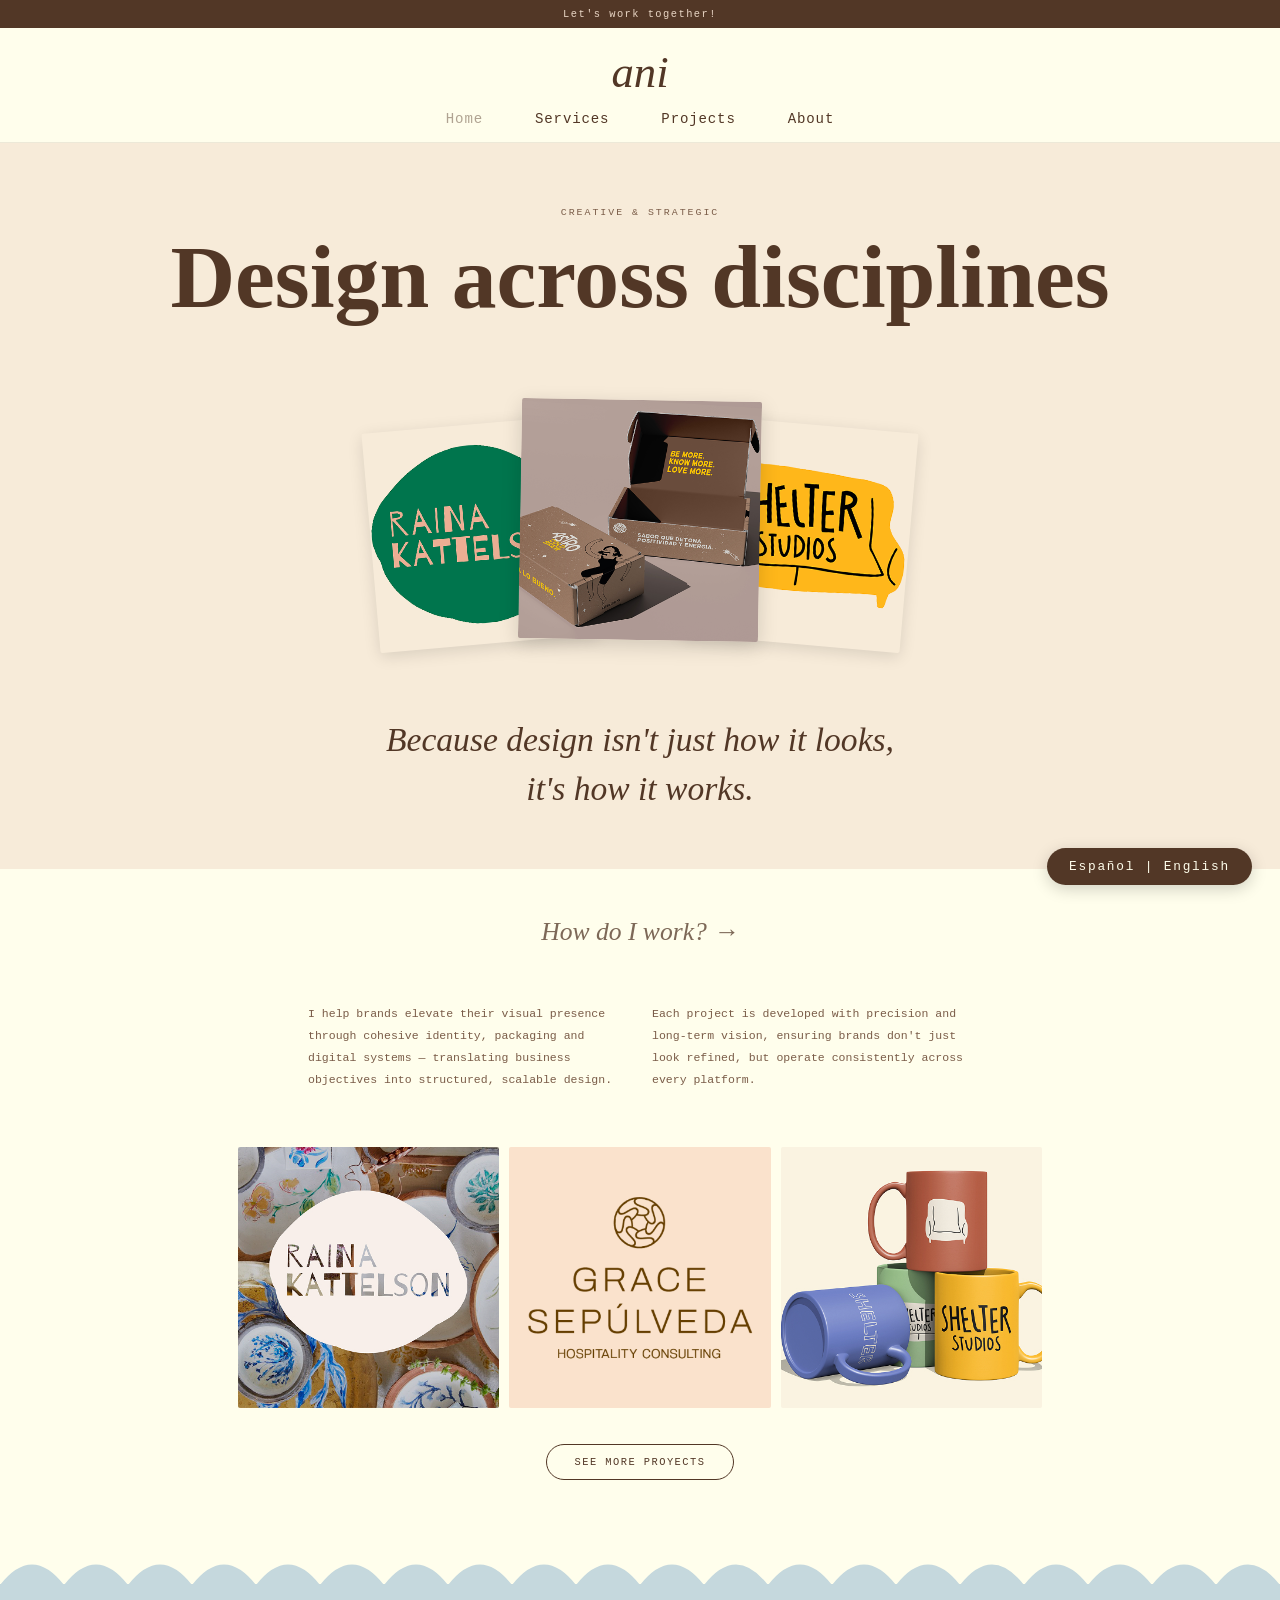
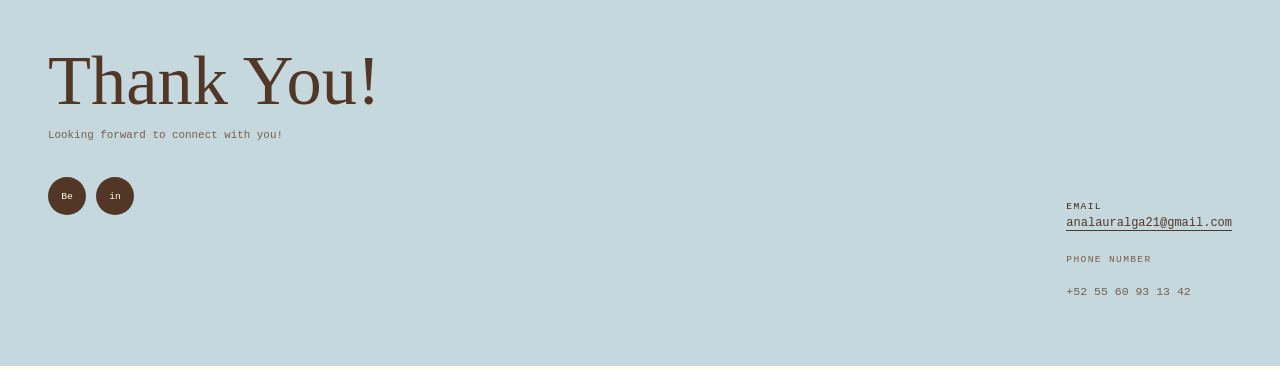
==== commit ac070629: "Update index.html" ====
--- a/index.html
+++ b/index.html
@@ -9,13 +9,13 @@
   <link href="https://fonts.googleapis.com/css2?family=Instrument+Serif:ital@0;1&family=Geist+Mono:wght@300;400;500&display=swap" rel="stylesheet">
   <style>
     :root { 
-  --brown:  #523726;
-  --rose:   #f4dae8;
-  --cream:  #FFFEF8;
-  --purple: #E8E9F3;
-  --warm:   #babdd9; 
-  --text:   #3a2518;
-  --muted:  #7a5c48;
+      --brown:  #523726;
+      --rose:   #EFCEC7;
+      --cream:  #FFFEEC;
+      --blue:   #C5D8DD;
+      --warm:   #F7EBD9;
+      --text:   #3a2518;
+      --muted:  #7a5c48;
     }
     * { margin: 0; padding: 0; box-sizing: border-box; }
     html { scroll-behavior: smooth; }
@@ -41,7 +41,7 @@
     .wave-top { width: 100%; overflow: hidden; line-height: 0; display: block; margin-bottom: -1px; }
     .wave-top svg { display: block; width: 100%; height: 41px; }
 
-    .footer { background: var(--purple); padding: 56px 48px 48px; }
+    .footer { background: var(--blue); padding: 56px 48px 48px; }
     .footer-title { font-family: 'Instrument Serif', serif; font-size: clamp(2.6rem, 6vw, 4.4rem); color: var(--brown); margin-bottom: 8px; }
     .footer-sub { font-size: 0.68rem; color: var(--muted); margin-bottom: 36px; }
     .footer-row { display: flex; justify-content: space-between; align-items: flex-start; flex-wrap: wrap; gap: 24px; }
@@ -52,57 +52,29 @@
     .footer-contact .label { font-size: 0.6rem; letter-spacing: 0.14em; text-transform: uppercase; display: block; margin-bottom: 4px; font-weight: 500; }
     .footer-contact p { color: var(--muted); margin-bottom: 20px; }
 
-    /* HOME - TODO EN UNA SECCIÓN */
-    .home-hero { background: var(--rose); padding: 32px 48px 8px; text-align: center; }
-    .hero-eyebrow { font-size: 0.62rem; letter-spacing: 0.2em; text-transform: uppercase; color: var(--muted); margin-bottom: 6px; }
-    .hero-title { font-family: 'Instrument Serif', serif; font-size: clamp(2.2rem, 5vw, 3.8rem); color: var(--brown); line-height: 1.05; margin-bottom: 0; }
-    .hero-tagline { font-family: 'Instrument Serif', serif; font-size: clamp(1.1rem, 2.5vw, 1.6rem); font-style: italic; color: var(--brown); line-height: 1.35; max-width: 580px; margin: 0 auto; }
-    
-    /* CAROUSEL 3D SECTION */
-    .carousel-section { 
-  background: var(--rose); 
-  padding: 60px 0; 
-  overflow: hidden; 
-}
-    
-    /* CARRUSEL HORIZONTAL SIMPLE — sin 3D, sin perspective, sin rotación */
-    .marquee-wrap { width: 100%; overflow: hidden; }
-    .marquee-track {
-      display: flex;
-      gap: 20px;
-      width: max-content;
-      animation: scrollX 70s linear infinite;
-    }
-    .marquee-track:hover { animation-play-state: paused; }
-    .marquee-card {
-      flex: 0 0 auto;
-      width: 440px;
-      height: 540px;
-      border-radius: 12px;
-      object-fit: cover;
-      cursor: pointer;
-      box-shadow: 0 12px 30px rgba(0,0,0,0.15);
-      transition: transform 0.3s ease;
-    }
-    .marquee-card:hover {
-      transform: scale(1.05);
-    }
-    @keyframes scrollX {
-      from { transform: translateX(0); }
-      to { transform: translateX(-50%); }
-    }
-
-    .home-cols { display: grid; grid-template-columns: 1fr 1fr; gap: 24px; max-width: 760px; margin: 0 auto; padding: 40px 48px 0; }
+    /* HOME */
+    .home-hero { background: var(--warm); padding: 64px 48px 56px; text-align: center; }
+    .hero-eyebrow { font-size: 0.62rem; letter-spacing: 0.2em; text-transform: uppercase; color: var(--muted); margin-bottom: 12px; }
+    .hero-title { font-family: 'Instrument Serif', serif; font-size: clamp(2.8rem, 7vw, 5.6rem); color: var(--brown); line-height: 1.05; margin-bottom: 36px; }
+    .hero-img-wrap { display: flex; justify-content: center; margin-bottom: 36px; }
+    .hero-img-placeholder { width: 320px; height: 240px; background: #c8b09a; border-radius: 2px; display: flex; align-items: center; justify-content: center; font-size: 0.62rem; color: var(--brown); letter-spacing: 0.1em; }
+    .hero-tagline { font-family: 'Instrument Serif', serif; font-size: clamp(1.4rem, 3vw, 2.1rem); font-style: italic; color: var(--brown); line-height: 1.45; max-width: 580px; margin: 0 auto 40px; }
+    .home-cols { display: grid; grid-template-columns: 1fr 1fr; gap: 24px; max-width: 760px; margin: 0 auto; padding: 56px 48px 0; }
     .home-col { font-size: 0.72rem; line-height: 1.9; color: var(--muted); }
-
-    .home-projects-section { padding: 40px 48px 0; max-width: 900px; margin: 0 auto; }
+    .home-projects-section { padding: 56px 48px 0; max-width: 900px; margin: 0 auto; }
+    .projects-grid-3 { display: grid; grid-template-columns: repeat(3, 1fr); gap: 10px; margin-bottom: 36px; }
+    .proj-card { border-radius: 2px; overflow: hidden; cursor: pointer; position: relative; }
+    .proj-card img { width: 100%; aspect-ratio: 1; object-fit: cover; display: block; transition: transform 0.3s; }
+    .proj-card:hover img { transform: scale(1.04); }
+    .proj-card-label { position: absolute; bottom: 0; left: 0; right: 0; background: rgba(82,55,38,0.82); color: var(--cream); font-size: 0.6rem; letter-spacing: 0.1em; padding: 8px 12px; opacity: 0; transition: opacity 0.22s; }
+    .proj-card:hover .proj-card-label { opacity: 1; }
     .see-more-wrap { text-align: center; padding: 0 0 64px; }
 
     /* ABOUT */
     .about-top { background: var(--warm); padding: 64px 48px 56px; text-align: center; }
     .about-quote { font-family: 'Instrument Serif', serif; font-size: clamp(1.3rem, 3vw, 2rem); font-style: italic; color: var(--brown); line-height: 1.55; max-width: 600px; margin: 0 auto 48px; }
     .about-photo { display: flex; flex-direction: column; align-items: center; gap: 12px; }
-    .about-photo img { border-radius: 2px; }
+    .about-photo-placeholder { width: 320px; height: 400px; background: #b8a090; border-radius: 2px; display: flex; align-items: center; justify-content: center; font-size: 0.62rem; color: var(--brown); letter-spacing: 0.1em; }
     .about-caption { font-size: 0.85rem; color: var(--muted); font-style: italic; }
     .about-pink { background: var(--rose); padding: 72px 48px; text-align: center; }
     .about-pink-title { font-family: 'Instrument Serif', serif; font-size: clamp(2.4rem, 5.5vw, 5rem); color: var(--brown); line-height: 1.05; margin-bottom: 16px; }
@@ -146,28 +118,18 @@
     .detail-nav-btn:hover { opacity: 0.5; }
     .detail-nav-btn:disabled { opacity: 0.2; cursor: default; }
 
-    @media (max-width: 768px) {
+    @media (max-width: 640px) {
       nav { padding: 14px 20px; }
       .nav-links { gap: 20px; }
-      .home-hero { padding: 24px 20px 12px; }
-      .carousel-section { padding: 8px 0 8px; }
-      .marquee-card { width: 320px; height: 392px; }
-      .home-cols { padding: 30px 20px 0; grid-template-columns: 1fr; }
-      .services-cards { grid-template-columns: 1fr 1fr; }
+      .home-hero, .about-top, .about-pink, .about-beyond, .services-top, .additional-section, .projects-top { padding: 48px 20px; }
+      .home-cols { padding: 40px 20px 0; grid-template-columns: 1fr; }
+      .home-projects-section { padding: 40px 20px 0; }
+      .projects-grid-3, .services-cards { grid-template-columns: 1fr 1fr; }
       .projects-grid-full { grid-template-columns: 1fr 1fr; padding: 0 20px 48px; }
       .detail-layout { grid-template-columns: 1fr; gap: 24px; padding: 40px 20px; }
       .detail-title { position: static; }
       .footer { padding: 48px 20px 36px; }
     }
-
-    @media (max-width: 480px) {
-      .home-hero { padding: 20px 16px 10px; }
-      .hero-tagline { margin: 0 auto; }
-      .carousel-section { padding: 8px 0 8px; }
-      .marquee-card { width: 230px; height: 282px; }
-      .home-cols { padding: 25px 16px 0; }
-      .projects-grid-full { grid-template-columns: 1fr; }
-    }
   </style>
 </head>
 <body>
@@ -179,6 +141,7 @@
     <ul class="nav-links">
      <li><a href="javascript:void(0)" onclick="showSection('home')" id="nav-home" class="active">Home</a></li>
 <li><a href="javascript:void(0)" onclick="showSection('services')" id="nav-services">Services</a></li>
+<li><a href="javascript:void(0)" onclick="showSection('projects')" id="nav-projects">Projects</a></li>
 <li><a href="javascript:void(0)" onclick="showSection('about')" id="nav-about">About</a></li>
     </ul>
   </nav>
@@ -186,37 +149,43 @@
   <!-- HOME -->
   <section id="home" class="active">
     <div class="home-hero">
-      <p class="hero-eyebrow">Creative &amp; Strategic</p>
-      <h1 class="hero-title">Design across disciplines</h1>
-    </div>
-
-    <!-- CARRUSEL HORIZONTAL SIMPLE (sin 3D) -->
-    <div class="carousel-section">
-      <div class="marquee-wrap">
-        <div class="marquee-track" id="marqueeTrack"></div>
-      </div>
-     <p class="hero-tagline" style="text-align:center; margin-top: 60px; margin-bottom: 20px;">
-  Because design isn't just how it looks,<br>
-  it's how it works.
-</p>
-    </div>
-
-    <div class="home-projects-section">
-      <div class="see-more-wrap">
-        <span class="btn-outline" onclick="showSection('projects')">See all projects</span>
-      </div>
-    </div>
-    
-    <div style="text-align:center; padding-top:24px; padding-bottom: 40px;">
-      <span onclick="showSection('about')" id="how-work-btn" style="font-family:'Instrument Serif',serif; font-size:clamp(1.1rem,2.5vw,1.6rem); font-style:italic; color:var(--brown); cursor:pointer; opacity:0.75; transition:opacity 0.2s; display:inline-block;">How do I work? →</span>
-    </div>
-
-    <div class="home-cols">
-      <p class="home-col">I help brands elevate their visual presence through cohesive identity, packaging and digital systems — translating business objectives into structured, scalable design.</p>
-      <p class="home-col">Each project is developed with precision and long-term vision, ensuring brands don't just look refined, but operate consistently across every platform.</p>
-    </div>
+  <p class="hero-eyebrow">Creative &amp; Strategic</p>
+  <h1 class="hero-title">Design across disciplines</h1>
+  <div class="hero-img-wrap" style="position:relative; height:320px; display:flex; justify-content:center; align-items:center;">
+    <img src="images/Frame 32.png" style="width:220px; height:220px; object-fit:cover; border-radius:2px; position:absolute; transform:rotate(-5deg) translateX(-160px); box-shadow:0 4px 16px rgba(0,0,0,0.12);">
+    <img src="images/Frame 33.png" style="width:240px; height:240px; object-fit:cover; border-radius:2px; position:absolute; transform:rotate(1deg) translateX(0px); z-index:2; box-shadow:0 6px 20px rgba(0,0,0,0.15);">
+    <img src="images/Frame 34.png" style="width:220px; height:220px; object-fit:cover; border-radius:2px; position:absolute; transform:rotate(5deg) translateX(160px); box-shadow:0 4px 16px rgba(0,0,0,0.12);">
+  </div>
+  <p class="hero-tagline" style="text-align:center; margin: 36px auto 0;">Because design isn't just how it looks,<br>it's how it works.</p>
+</div>
+    <div style="text-align:center; padding-top:48px;">
+  <span onclick="showSection('about')" id="how-work-btn" style="font-family:'Instrument Serif',serif; font-size:clamp(1.1rem,2.5vw,1.6rem); font-style:italic; color:var(--brown); cursor:pointer; opacity:0.75; transition:opacity 0.2s; display:inline-block;">How do I work? →</span>
+</div>
+<div class="home-cols">
+  <p class="home-col">I help brands elevate their visual presence through cohesive identity, packaging and digital systems — translating business objectives into structured, scalable design.</p>
+  <p class="home-col">Each project is developed with precision and long-term vision, ensuring brands don't just look refined, but operate consistently across every platform.</p>
+</div>
+<div class="home-projects-section">
+  <div class="projects-grid-3">
+    <div class="proj-card" onclick="openProject(1)">
+      <img src="images/Frame 2.jpg" alt="Raina Kattelson">
+      <div class="proj-card-label">Raina Kattelson</div>
+    </div>
+    <div class="proj-card" onclick="openProject(13)">
+      <img src="images/Frame 26.png" alt="Grace Sepulveda">
+      <div class="proj-card-label">Grace Sepulveda</div>
+    </div>
+    <div class="proj-card" onclick="openProject(7)">
+      <img src="images/Frame 7.jpg" alt="Shelter Studios">
+      <div class="proj-card-label">Shelter Studios</div>
+    </div>
+  </div>
+  <div class="see-more-wrap">
+    <span class="btn-outline" onclick="showSection('projects')">See more proyects</span>
+  </div>
+</div>
      
-    <div class="wave-top"><svg viewBox="0 0 1200 40" xmlns="http://www.w3.org/2000/svg" preserveAspectRatio="none"><path d="M0,40 Q30,0 60,40 Q90,0 120,40 Q150,0 180,40 Q210,0 240,40 Q270,0 300,40 Q330,0 360,40 Q390,0 420,40 Q450,0 480,40 Q510,0 540,40 Q570,0 600,40 Q630,0 660,40 Q690,0 720,40 Q750,0 780,40 Q810,0 840,40 Q870,0 900,40 Q930,0 960,40 Q990,0 1020,40 Q1050,0 1080,40 Q1110,0 1140,40 Q1170,0 1200,40 Z" fill="#E8E9F3"/></svg></div>
+    <div class="wave-top"><svg viewBox="0 0 1200 40" xmlns="http://www.w3.org/2000/svg" preserveAspectRatio="none"><path d="M0,40 Q30,0 60,40 Q90,0 120,40 Q150,0 180,40 Q210,0 240,40 Q270,0 300,40 Q330,0 360,40 Q390,0 420,40 Q450,0 480,40 Q510,0 540,40 Q570,0 600,40 Q630,0 660,40 Q690,0 720,40 Q750,0 780,40 Q810,0 840,40 Q870,0 900,40 Q930,0 960,40 Q990,0 1020,40 Q1050,0 1080,40 Q1110,0 1140,40 Q1170,0 1200,40 Z" fill="#C5D8DD"/></svg></div>
     <div class="footer">
       <p class="footer-title">Thank You!</p>
       <p class="footer-sub">Looking forward to connect with you!</p>
@@ -226,7 +195,7 @@
           <a class="social-icon" href="https://www.linkedin.com/in/ana-laura-moreno-lizarraga/" target="_blank">in</a>
         </div>
         <div class="footer-contact">
-        <span class="label" style="margin-top:24px;">Email</span><p><a href="https://mail.google.com/mail/?view=cm&to=analauralga21@gmail.com" target="_blank" style="font-family:'Geist Mono',monospace; font-size:0.75rem; color:var(--brown); text-decoration:none; border-bottom: 1px solid var(--brown);">analauralga21@gmail.com</a></p>
+        <span class="label" style="margin-top:24px;">Email</span><p><a href="https://mail.google.com/mail/?view=cm&to=analauralga21@gmail.com" target="_blank" style="font-family:'Geist Mono',monospace; font-size:0.75rem; color:var(--brown); text-decoration:none; border-bottom: 1px solid var(--brown);">analauralga21@gmail.com</a>
 <span class="label" style="display:block; margin-top:24px;">Phone number</span>
 <p>+52 55 60 93 13 42</p>
         </div>
@@ -239,7 +208,7 @@
     <div class="about-top">
       <p class="about-quote"><em>I love creating spaces where ideas find direction, where structure meets exploration, and where design becomes its own language</em></p>
       <div class="about-photo">
-        <img src="images/Frame00.jpg" style="width:800px;height:600px;object-fit:cover;border-radius:2px;" alt="Ana Laura">
+        <img src="images/Frame00.jpg" style="width:800px;height:600px;object-fit:cover;border-radius:2px;">
         <p class="about-caption">Nice to meet you, I'm Ana Laura</p>
       </div>
     </div>
@@ -247,14 +216,15 @@
       <h2 class="about-pink-title">AUTHENTIC design</h2>
       <p class="about-pink-sub">A passion for creating beautiful things</p>
       <div class="about-body">
-        <p>I'm a graphic designer based in Mexico City with 5+ years of experience building visual systems across brand identity, packaging, print, and digital — from campaign key visuals to social assets, web content, and e-commerce materials. I've worked across industries and formats, always leading the creative process end-to-end: briefing, concept, execution, and supplier coordination. What I bring beyond craft is translation — the ability to take a strategic brief and turn it into visuals that actually communicate. I work closely with marketing and product teams, adapt quickly to fast-paced environments, and obsess over the details that make a brand system scalable and consistent across markets. I stay sharp by integrating emerging tools — including AI for 3D rendering — into my workflow where they add real value. Not as a shortcut, but as part of how I keep delivering at a high level. Outside design I box, do ceramics, eat everything, and fiercely protect time with the people I love. I find inspiration in everyday discoveries — that's what keeps my imagination alive. I believe design has the power to connect messages with people, and that's why every project is a chance to make something I'm truly proud of. I'm a firm believer that the brands that really connect are built with love, and I love what I do.</p>
+        <p>I'm a graphic designer based in Mexico City with 5+ years of experience building visual systems across brand identity, packaging, print, and digital — from campaign key visuals to social assets, web content, and e-commerce materials. I've worked across industries and formats, always leading the creative process end-to-end: briefing, concept, execution, and supplier coordination.What I bring beyond craft is translation — the ability to take a strategic brief and turn it into visuals that actually communicate. I work closely with marketing and product teams, adapt quickly to fast-paced environments, and obsess over the details that make a brand system scalable and consistent across markets.I stay sharp by integrating emerging tools — including AI for 3D rendering — into my workflow where they add real value. Not as a shortcut, but as part of how I keep delivering at a high level.Outside design I box, do ceramics, eat everything, and fiercely protect time with the people I love. I find inspiration in everyday discoveries — that's what keeps my imagination alive. I believe design has the power to connect messages with people, and that's why every project is a chance to make something I'm truly proud of. I'm a firm believer that the brands that really connect are built with love, and I love what I do.</p>
+        
       </div>
     </div>
     <div class="about-beyond">
       <h2 class="about-beyond-title">Beyond Design</h2>
-      <a class="btn-filled" href="https://mail.google.com/mail/?view=cm&to=analauralga21@gmail.com" target="_blank">Contact me</a>
-    </div>
-    <div class="wave-top"><svg viewBox="0 0 1200 40" xmlns="http://www.w3.org/2000/svg" preserveAspectRatio="none"><path d="M0,40 Q30,0 60,40 Q90,0 120,40 Q150,0 180,40 Q210,0 240,40 Q270,0 300,40 Q330,0 360,40 Q390,0 420,40 Q450,0 480,40 Q510,0 540,40 Q570,0 600,40 Q630,0 660,40 Q690,0 720,40 Q750,0 780,40 Q810,0 840,40 Q870,0 900,40 Q930,0 960,40 Q990,0 1020,40 Q1050,0 1080,40 Q1110,0 1140,40 Q1170,0 1200,40 Z" fill="#E8E9F3"/></svg></div>
+      <a class="btn-filled" href="mailto:analauralga21@gmail.com" target="_blank">Contact me</a>
+    </div>
+    <div class="wave-top"><svg viewBox="0 0 1200 40" xmlns="http://www.w3.org/2000/svg" preserveAspectRatio="none"><path d="M0,40 Q30,0 60,40 Q90,0 120,40 Q150,0 180,40 Q210,0 240,40 Q270,0 300,40 Q330,0 360,40 Q390,0 420,40 Q450,0 480,40 Q510,0 540,40 Q570,0 600,40 Q630,0 660,40 Q690,0 720,40 Q750,0 780,40 Q810,0 840,40 Q870,0 900,40 Q930,0 960,40 Q990,0 1020,40 Q1050,0 1080,40 Q1110,0 1140,40 Q1170,0 1200,40 Z" fill="#C5D8DD"/></svg></div>
     <div class="footer">
       <p class="footer-title">Thank You!</p>
       <p class="footer-sub">Looking forward to connect with you!</p>
@@ -293,7 +263,7 @@
         <span class="skill-tag">Research and investigation</span>
       </div>
     </div>
-    <div class="wave-top" style="margin-top:64px;"><svg viewBox="0 0 1200 40" xmlns="http://www.w3.org/2000/svg" preserveAspectRatio="none"><path d="M0,40 Q30,0 60,40 Q90,0 120,40 Q150,0 180,40 Q210,0 240,40 Q270,0 300,40 Q330,0 360,40 Q390,0 420,40 Q450,0 480,40 Q510,0 540,40 Q570,0 600,40 Q630,0 660,40 Q690,0 720,40 Q750,0 780,40 Q810,0 840,40 Q870,0 900,40 Q930,0 960,40 Q990,0 1020,40 Q1050,0 1080,40 Q1110,0 1140,40 Q1170,0 1200,40 Z" fill="#E8E9F3"/></svg></div>
+    <div class="wave-top" style="margin-top:64px;"><svg viewBox="0 0 1200 40" xmlns="http://www.w3.org/2000/svg" preserveAspectRatio="none"><path d="M0,40 Q30,0 60,40 Q90,0 120,40 Q150,0 180,40 Q210,0 240,40 Q270,0 300,40 Q330,0 360,40 Q390,0 420,40 Q450,0 480,40 Q510,0 540,40 Q570,0 600,40 Q630,0 660,40 Q690,0 720,40 Q750,0 780,40 Q810,0 840,40 Q870,0 900,40 Q930,0 960,40 Q990,0 1020,40 Q1050,0 1080,40 Q1110,0 1140,40 Q1170,0 1200,40 Z" fill="#C5D8DD"/></svg></div>
     <div class="footer">
       <p class="footer-title">Thank You!</p>
       <p class="footer-sub">Looking forward to connect with you!</p>
@@ -303,7 +273,7 @@
           <a class="social-icon" href="https://linkedin.com" target="_blank">in</a>
         </div>
         <div class="footer-contact">
-          <span class="label" style="margin-top:24px;">Email</span><p><a href="https://mail.google.com/mail/?view=cm&to=analauralga21@gmail.com" target="_blank" style="color:var(--muted); text-decoration:none; border-bottom: 1px solid var(--muted);">analauralga21@gmail.com</a></p>
+          <span class="label" style="margin-top:24px;">Email</span><p><a href="https://mail.google.com/mail/?view=cm&to=analauralga21@gmail.com" target="_blank" style="color:var(--muted); text-decoration:none; border-bottom: 1px solid var(--muted);">analauralga21@gmail.com</a>
 <span class="label" style="display:block; margin-top:24px;">Phone number</span>
 <p>+52 55 60 93 13 42</p>
         </div>
@@ -319,7 +289,7 @@
     <div class="projects-grid-full" id="projects-grid">
       <!-- Generated by JS -->
     </div>
-    <div class="wave-top"><svg viewBox="0 0 1200 40" xmlns="http://www.w3.org/2000/svg" preserveAspectRatio="none"><path d="M0,40 Q30,0 60,40 Q90,0 120,40 Q150,0 180,40 Q210,0 240,40 Q270,0 300,40 Q330,0 360,40 Q390,0 420,40 Q450,0 480,40 Q510,0 540,40 Q570,0 600,40 Q630,0 660,40 Q690,0 720,40 Q750,0 780,40 Q810,0 840,40 Q870,0 900,40 Q930,0 960,40 Q990,0 1020,40 Q1050,0 1080,40 Q1110,0 1140,40 Q1170,0 1200,40 Z" fill="#E8E9F3"/></svg></div>
+    <div class="wave-top"><svg viewBox="0 0 1200 40" xmlns="http://www.w3.org/2000/svg" preserveAspectRatio="none"><path d="M0,40 Q30,0 60,40 Q90,0 120,40 Q150,0 180,40 Q210,0 240,40 Q270,0 300,40 Q330,0 360,40 Q390,0 420,40 Q450,0 480,40 Q510,0 540,40 Q570,0 600,40 Q630,0 660,40 Q690,0 720,40 Q750,0 780,40 Q810,0 840,40 Q870,0 900,40 Q930,0 960,40 Q990,0 1020,40 Q1050,0 1080,40 Q1110,0 1140,40 Q1170,0 1200,40 Z" fill="#C5D8DD"/></svg></div>
     <div class="footer">
       <p class="footer-title">Thank You!</p>
       <p class="footer-sub">Looking forward to connect with you!</p>
@@ -329,7 +299,7 @@
           <a class="social-icon" href="https://linkedin.com" target="_blank">in</a>
         </div>
         <div class="footer-contact">
-      <span class="label" style="margin-top:24px;">Email</span><p><a href="https://mail.google.com/mail/?view=cm&to=analauralga21@gmail.com" target="_blank" style="color:var(--muted); text-decoration:none; border-bottom: 1px solid var(--muted);">analauralga21@gmail.com</a></p>
+      <span class="label" style="margin-top:24px;">Email</span><p><a <a href="https://mail.google.com/mail/?view=cm&to=analauralga21@gmail.com" target="_blank" style="color:var(--muted); text-decoration:none; border-bottom: 1px solid var(--muted);">analauralga21@gmail.com</a>
 <span class="label" style="display:block; margin-top:24px;">Phone number</span>
 <p>+52 55 60 93 13 42</p>
         </div>
@@ -347,7 +317,7 @@
       <button class="detail-nav-btn" id="btn-prev" onclick="navigateProject(-1)">← PREV PROJECT</button>
       <button class="detail-nav-btn" id="btn-next" onclick="navigateProject(1)">NEXT PROJECT →</button>
     </div>
-    <div class="wave-top"><svg viewBox="0 0 1200 40" xmlns="http://www.w3.org/2000/svg" preserveAspectRatio="none"><path d="M0,40 Q30,0 60,40 Q90,0 120,40 Q150,0 180,40 Q210,0 240,40 Q450,0 480,40 Q510,0 540,40 Q570,0 600,40 Q630,0 660,40 Q690,0 720,40 Q750,0 780,40 Q810,0 840,40 Q870,0 900,40 Q930,0 960,40 Q990,0 1020,40 Q1050,0 1080,40 Q1110,0 1140,40 Q1170,0 1200,40 Z" fill="#E8E9F3"/></svg></div>
+    <div class="wave-top"><svg viewBox="0 0 1200 40" xmlns="http://www.w3.org/2000/svg" preserveAspectRatio="none"><path d="M0,40 Q30,0 60,40 Q90,0 120,40 Q150,0 180,40 Q210,0 240,40 Q270,0 300,40 Q330,0 360,40 Q390,0 420,40 Q450,0 480,40 Q510,0 540,40 Q570,0 600,40 Q630,0 660,40 Q690,0 720,40 Q750,0 780,40 Q810,0 840,40 Q870,0 900,40 Q930,0 960,40 Q990,0 1020,40 Q1050,0 1080,40 Q1110,0 1140,40 Q1170,0 1200,40 Z" fill="#C5D8DD"/></svg></div>
     <div class="footer">
       <p class="footer-title">Thank You!</p>
       <p class="footer-sub">Looking forward to connect with you!</p>
@@ -358,7 +328,7 @@
         </div>
         <div class="footer-contact">
        <span class="label" style="margin-top:24px;">Email</span> <p><a href="https://mail.google.com/mail/?view=cm&to=analauralga21@gmail.com" target="_blank" style="color:var(--muted); text-decoration:none; border-bottom: 1px solid var(--muted);">analauralga21@gmail.com</a></p>
-<span class="label" style="display:block; margin-top:24px;">Phone number</span>
+<span class="label" style="display:block; margin-top:24px;">Email</span>
 <p>+52 55 60 93 13 42</p>
         </div>
       </div>
@@ -367,60 +337,155 @@
 
   <script>
     var projects = [
-      { name: "Raina Kattelson", thumbnail: "images/Frame 2.jpg", descEn: "Raina Kattelson is a New York-based prop and interior stylist.", descEs: "Raina Kattelson es una estilista de utilería e interiores basada en Nueva York.", images: ["images/Frame 41.jpg", "images/Frame 42.jpg"] },
-      { name: "Astro Cold Brew", thumbnail: "images/Frame 3.jpg", descEn: "Astro Cold Brew was born as part of the Shake Shack family.", descEs: "Astro Cold Brew nació como parte de la familia Shake Shack en México.", images: ["images/Frame 47.jpg", "images/Frame 48.jpg"] },
-      { name: "Shelter Studios", thumbnail: "images/Frame 7.jpg", descEn: "Shelter Studios was created to promote emerging and established artists.", descEs: "Shelter Studios nació como una iniciativa para promover a artistas.", images: ["images/Frame 71.jpg", "images/Frame 72.jpg"] },
-      { name: "Siete Machos", thumbnail: "images/Frame 6.jpg", descEn: "Siete Machos is a nationally recognized brand with decades of history.", descEs: "Siete Machos es una marca de reconocimiento nacional.", images: ["images/Frame 65.jpg", "images/Frame 66.jpg"] },
-      { name: "Aromandia", thumbnail: "images/Frame 245.jpg", descEn: "A UX/UI design project for Aromandia e-commerce.", descEs: "Un proyecto de diseño UX/UI para Aromandia.", images: ["images/Frame 240.jpg", "images/Frame 241.jpg"] },
-      { name: "Velavita", thumbnail: "images/Frame 24.jpg", descEn: "Velavita is a candle brand built around the ritual of scent.", descEs: "Velavita es una marca de velas construida alrededor del ritual.", images: ["images/Frame 196.jpg", "images/Frame 197.jpg"] },
-      { name: "Oasis Decoraciones", thumbnail: "images/Frame 28.jpg", descEn: "Oasis Decoraciones is a candle brand expanding into fragrances.", descEs: "Oasis Decoraciones es una marca de velas con mira a fragancias.", images: ["images/Frame 59.jpg", "images/Frame 60.jpg"] },
-      { name: "Level Home Investment", thumbnail: "images/Frame 230.png", descEn: "Level Home Investment was building its real estate business.", descEs: "Level Home Investment estaba construyendo su negocio inmobiliario.", images: ["images/Frame 230.png", "images/Frame 232.jpeg"] },
-      { name: "Blockbuster App", thumbnail: "images/Frame 223.png", descEn: "A UX design project reimagining Blockbuster as a modern app.", descEs: "Un proyecto de diseño UX que reimagina a Blockbuster.", images: ["images/Frame 224.jpg", "images/Frame 225.jpg"] },
-      { name: "Aer by Armella", thumbnail: "images/Frame 14.jpg", descEn: "Aer by Armella sells air conditioning products.", descEs: "Aer by Armella vende aires acondicionados.", images: ["images/Frame 168.jpg", "images/Frame 169.jpg"] },
-      { name: "Mordisko", thumbnail: "images/Frame 4.jpg", descEn: "Mordisko is one of Mexico's most iconic brands.", descEs: "Mordisko es una de las marcas más emblemáticas de México.", images: ["images/Frame 53.jpg", "images/Frame 54.jpg"] },
-      { name: "Aromandia - Seasonalities", thumbnail: "images/Frame 5.jpg", descEn: "The Seasonalities collection is Aromandia's seasonal chapter.", descEs: "La colección Seasonalities es el capítulo estacional.", images: ["images/Frame 147.jpg", "images/Frame 148.jpg"] },
-      { name: "Aromandia - Scented Candles", thumbnail: "images/Frame 1.jpg", descEn: "Aromandia is a premium candle brand with attention to detail.", descEs: "Aromandia es una marca de velas premium.", images: ["images/Frame 35.jpg", "images/Frame 36.jpg"] },
-      { name: "Tom Kubik Photography", thumbnail: "images/Frame 8.jpg", descEn: "Tom Kubik is a photographer whose practice centers on authentic images.", descEs: "Tom Kubik es un fotógrafo basado en Los Ángeles.", images: ["images/Frame 77.jpg", "images/Frame 78.jpg"] },
-      { name: "Effecty", thumbnail: "images/Frame 9.jpg", descEn: "Effecty is a digital telehealth platform.", descEs: "Effecty es una plataforma digital de telehealth.", images: ["images/Frame 83.jpg", "images/Frame 84.jpg"] },
-      { name: "Paws", thumbnail: "images/Frame 10.jpg", descEn: "Paws is a line designed for Petco.", descEs: "Paws es una línea diseñada para Petco.", images: ["images/Frame 89.jpg", "images/Frame 90.jpg"] },
-      { name: "USG", thumbnail: "images/Frame 11.jpg", descEn: "USG is a leading construction materials brand.", descEs: "USG es una marca líder de materiales de construcción.", images: ["images/Frame 95.jpg", "images/Frame 105.jpg"] },
-      { name: "Señor Mango", thumbnail: "images/Frame 12.jpg", descEn: "Señor Mango is a dried mango brand.", descEs: "Señor Mango es una marca de mango deshidratado.", images: ["images/Frame 96.jpg", "images/Frame 106.jpg"] },
-      { name: "Grace Sepulveda", thumbnail: "images/Frame 26.png", descEn: "Grace Sepúlveda channeled her hospitality expertise.", descEs: "Grace Sepúlveda decidió canalizar su experiencia en la hotelería.", images: ["images/Frame 211.jpg", "images/Frame 212.jpg"] },
-      { name: "Vita Blip", thumbnail: "images/Frame 15.jpg", descEn: "Vita Blip is a vitamin brand with personality.", descEs: "Vita Blip es una marca de vitaminas con carácter.", images: ["images/Frame 160.jpg", "images/Frame 161.jpg"] },
-      { name: "English Sprint", thumbnail: "images/Frame 16.jpg", descEn: "English Sprint is a learning platform for English.", descEs: "English Sprint es una plataforma de aprendizaje de inglés.", images: ["images/Frame 174.jpg", "images/Frame 175.jpg"] },
-      { name: "Nos Vemos de Noche", thumbnail: "images/Frame 17.jpg", descEn: "Nos Vemos de Noche is an artistic project.", descEs: "Nos Vemos de Noche es un proyecto artístico.", images: ["images/Frame_157.jpg", "images/Frame_158.jpg"] },
-      { name: "Debajo de un ciruelo", thumbnail: "images/Frame 18.jpg", descEn: "Debajo de un Ciruelo was a real exhibition.", descEs: "Debajo de un Ciruelo fue una exposición real.", images: ["images/Frame 162.jpg", "images/Frame 163.jpg"] },
-      { name: "Toda Fest", thumbnail: "images/Frame 179.jpg", descEn: "Toda Fest was a music festival with female lineup.", descEs: "Toda Fest fue un festival de música con línea femenina.", images: ["images/Frame 179.jpg", "images/Frame 180.jpg"] },
-      { name: "Sunshine Bagels", thumbnail: "images/Frame 20.jpg", descEn: "Sunshine Bagels is a bagel brand with personality.", descEs: "Sunshine Bagels es una marca de bagels con personalidad.", images: ["images/Frame 165.jpg", "images/Frame 166.jpg"] },
-      { name: "Garabatos", thumbnail: "images/Frame 189.jpg", descEn: "Garabatos is a beloved Mexican restaurant brand.", descEs: "Garabatos es una querida marca de restaurantes mexicana.", images: ["images/Frame 189.jpg", "images/Frame 190.jpg"] },
-      { name: "Triangulo de Oro", thumbnail: "images/Frame 22.jpg", descEn: "Triángulo de Oro is a Costa Rican brand.", descEs: "Triángulo de Oro es una marca costarricense.", images: ["images/Frame 185.jpg", "images/Frame 186.jpg"] },
-      { name: "SUMA", thumbnail: "images/Frame 23.jpg", descEn: "SUMA is a collective and community platform.", descEs: "SUMA es una plataforma colectiva y comunitaria.", images: ["images/Frame 192.jpg", "images/Frame 193.jpg"] },
-      { name: "Velavita candles", thumbnail: "images/Frame 25.jpg", descEn: "This collection focuses on Velavita's seasonal releases.", descEs: "Esta colección se enfoca en los lanzamientos estacionales.", images: ["images/Frame 217.jpg", "images/Frame 218.jpg"] },
-      { name: "Alpez", thumbnail: "images/Frame 27.jpg", descEn: "Alpez is an energy and gas distribution company.", descEs: "Alpez es una empresa distribuidora de energía y gas.", images: ["images/Frame 202.jpg", "images/Frame 203.jpg"] }
-    ];
-
+  { name: "Raina Kattelson", thumbnail: "images/Frame 2.jpg",
+    descEn: "Raina Kattelson is a New York-based prop and interior stylist who has worked with numerous notable people and recognized brands, creating rich and human visual worlds. The project involved building an identity that evokes her personality and highlights her work, connecting with new audiences.<br><br>Raina's vision was to refresh her image to have a more recognizable and consistent brand, showcasing her projects and character in an organic and contemporary way. The logo combines a \"handwritten\" typeface with an imperfect enclosing shape, evoking her curiosity, creativity and sense of freedom.<br><br>The logo is accompanied by a graphic system that picks up tones recurring throughout her work and interact in a harmonious and balanced way, along with a more experimental typographic approach — combining two very different typefaces and replacing the word \"and\" with \"&\" in all instances. Other elements such as rules, color blocks and the use of the shape are carried through to formalize the graphic outputs.<br><br>With that system in place, the look & feel of her website, promotional postcards, and presentations for creative briefs came together. The result is an interesting, organic and modern brand.",
+    descEs: "Raina Kattelson es una estilista de utilería e interiores basada en Nueva York que ha trabajado con numerosas personas notables y marcas reconocidas, creando mundos visuales ricos y humanos. El proyecto consistió en construir una identidad que evoca su personalidad y resalta su trabajo, conectando con nuevas audiencias.<br><br>La visión de Raina era refrescar su imagen para tener una marca más reconocible y consistente, mostrando sus proyectos y carácter de manera orgánica y contemporánea. El logo combina una tipografía \"manual\" con una plasta envolvente imperfecta, evocando su curiosidad, creatividad y sentido de libertad.<br><br>El logo se acompaña de un sistema gráfico que retoma tonos que se repiten en su trabajo e interactúan de manera armoniosa y balanceada, junto con una aplicación tipográfica más experimental — combinando dos tipografías muy distintas y reemplazando la palabra \"y\" por el \"&\" en todas las instancias. Otros recursos como plecas, bloques de color y el uso de la plasta se retoman para formalizar las salidas gráficas.<br><br>Con ese sistema establecido, se desarrolló el look & feel de su página web, postales promocionales y presentaciones para briefs creativos. El resultado es una marca interesante, orgánica y moderna.",
+    images: ["images/Frame 41.jpg", "images/Frame 42.jpg", "images/Frame 43.jpg", "images/Frame 44.jpg", "images/Frame 45.jpg", "images/Frame 46.jpg"] },
+
+  { name: "Astro Cold Brew", thumbnail: "images/Frame 3.jpg",
+    descEn: "Astro Cold Brew was born as part of the Shake Shack family in Mexico — an innovative, energizing drink in a can designed to inspire and fuel its consumers. The project covered everything from strategic foundation to visual execution.<br><br>The process began by defining the core concepts guiding the brand: the quality of the drink, its role as a companion to new consumers, the pleasure of an indulgent moment, and the energy that keeps you moving toward your goals. From these pillars, the name Astro Cold Brew was developed — a drink that elevates the good, recharges you, and lets you launch toward your objectives.<br><br>The communication aligned with an \"out of this world\" narrative, with messaging like \"we are a comet of quality, flavor and energy\" — striking a friendly and dynamic tone. This universe translated visually through a bold, approachable logo, paired with equally strong typography, vivid and disruptive colors, and an illustration system that positions the brand as a fun ally in the cold brew adventure.",
+    descEs: "Astro Cold Brew nació como parte de la familia Shake Shack en México — una bebida innovadora y energizante en lata, diseñada para inspirar y motivar a sus consumidores. El proyecto abarcó desde la estrategia hasta la ejecución visual.<br><br>El proceso inició definiendo los conceptos clave que guían la marca: la calidad de la bebida, su rol como acompañante de nuevos consumidores, el disfrute de un momento de indulgencia y la energía que impulsa a continuar con las metas del día. A partir de estos pilares se desarrolló el nombre Astro Cold Brew — una bebida que eleva lo bueno, te recarga y te permite despegar hacia tus objetivos.<br><br>La comunicación se alineó con una narrativa \"fuera de este mundo\", con mensajes como \"somos un cometa de calidad, sabor y energía\" — un tono amigable y dinámico. Este universo se tradujo visualmente en un logo bold y cercano, tipografías igual de fuertes, colores vivos y disruptivos, y un sistema de ilustraciones que posiciona a la marca como un aliado divertido en la aventura del cold brew.",
+    images: ["images/frame 236 13.42.44.mp4", "images/Frame 47.jpg", "images/Frame 48.jpg", "images/Frame 49.jpg", "images/Frame 50.jpg", "images/Frame 51.jpg"] },
+
+  { name: "Level Home Investment", thumbnail: "images/Frame 230.png",
+    descEn: "Level Home Investment was building its real estate business and needed a presence that reflected its ambitions — professional, credible, and built to grow. The project focused on developing a website that would elevate the brand's image and support client acquisition.<br><br>The design approach prioritized clarity and confidence: a clean, structured layout that communicates reliability and expertise at every touchpoint. Visual decisions were made with the end client in mind — someone evaluating a significant investment who needs to trust the people behind it. The result is a digital presence that positions Level Home Investment as a serious, established player ready to scale.",
+    descEs: "Level Home Investment estaba construyendo su negocio inmobiliario y necesitaba una presencia que reflejara sus ambiciones — profesional, creíble y lista para crecer. El proyecto se centró en desarrollar un sitio web que elevara la imagen de la marca y apoyara la captación de clientes.<br><br>El enfoque de diseño priorizó claridad y confianza: una estructura limpia y ordenada que comunica confiabilidad y experiencia en cada punto de contacto. Las decisiones visuales se tomaron pensando en el cliente final — alguien evaluando una inversión importante que necesita confiar en quienes están detrás. El resultado es una presencia digital que posiciona a Level Home Investment como un jugador serio y consolidado, listo para escalar.",
+    images: ["images/Frame 230.png", "images/Frame 231.jpg", "images/Frame 232.jpeg", "images/Frame 233.mp4", "images/Frame 234.jpg", "images/Frame 235.jpg"] },
+
+  { name: "Blockbuster App", thumbnail: "images/Frame 223.png",
+    descEn: "A UX design project reimagining Blockbuster as a modern streaming and rental app — exploring what the iconic brand could look like if it made a comeback in today's digital landscape.<br><br>The process was research-driven from the start: user interviews were conducted to understand how people currently navigate streaming platforms, what frustrates them, and what they genuinely miss about the physical rental experience. Those insights shaped every design decision that followed.<br><br>The result is an interface that blends nostalgia with contemporary usability — keeping the warmth and personality of the Blockbuster brand while delivering the clarity and ease modern users expect from a digital product.",
+    descEs: "Un proyecto de diseño UX que reimagina a Blockbuster como una app moderna de streaming y renta — explorando cómo podría verse la icónica marca si hiciera un regreso en el panorama digital actual.<br><br>El proceso fue impulsado por investigación desde el inicio: se realizaron entrevistas con usuarios para entender cómo navegan actualmente las plataformas de streaming, qué les genera fricción y qué extrañan genuinamente de la experiencia de renta física. Esos hallazgos dieron forma a cada decisión de diseño.<br><br>El resultado es una interfaz que combina nostalgia con usabilidad contemporánea — conservando la calidez y personalidad de Blockbuster mientras entrega la claridad y facilidad que los usuarios actuales esperan de un producto digital.",
+    images: ["images/Frame 224.jpg", "images/Frame 225.jpg", "images/Frame 226.jpg", "images/Frame 227.jpg", "images/Frame 228.jpg", "images/Frame 229.jpg"] },
+
+  { name: "Mordisko", thumbnail: "images/Frame 4.jpg",
+    descEn: "Mordisko, under the Holanda umbrella, is one of Mexico's most iconic brands — recognized as the pioneer of ice cream sandwiches. Its essence is elevating consumers through innovative, refreshing combinations. The project involved working alongside advertising agency DDB to refresh its identity and maintain relevance and impact with new generations.<br><br>The main goal of this rebranding was to update Mordisko's image, which hadn't been renewed in many years and had become predictable. Its personality is fun, disruptive and dynamic, so the new identity was built to evoke exactly that — especially for Gen Z.<br><br>The logotype brings back a playful mouth inside the first \"o,\" combined with bold typography where the letters dance and escape the monotony of a uniform baseline. For the packaging, a brighter, bolder color palette was developed to stand out inside refrigerators, with waves in different tones that draw the consumer in while highlighting the mix of textures and flavors the brand is known for. Stickers were introduced as a contemporary visual language using symbols tied to positivity and enjoyment, while photography embraced the dazzling palette featuring younger consumers reveling in the Mordisko experience.",
+    descEs: "Mordisko, bajo el paraguas de Holanda, es una de las marcas más emblemáticas de México — reconocida como la pionera de los sándwiches de helado. Su esencia es elevar a los consumidores con mezclas innovadoras y refrescantes. El proyecto implicó trabajar junto a la agencia de publicidad DDB para renovar su identidad y mantener su relevancia e impacto con las nuevas generaciones.<br><br>El objetivo principal del rebranding era actualizar la imagen de Mordisko, que no se había renovado en muchos años y había comenzado a volverse predecible. Su personalidad es divertida, disruptiva y dinámica, por lo que la nueva identidad se construyó para evocar exactamente eso — especialmente para la generación Z.<br><br>El logotipo retoma la imagen juguetona de una boca dentro de la primera \"o\", combinada con tipografía bold donde las letras bailan y escapan del aburrimiento de una línea base uniforme. Para los empaques se desarrolló una paleta más brillante y llamativa para destacar dentro de los refrigeradores, con ondas en distintas tonalidades que impactan al consumidor y resaltan la mezcla de texturas y sabores de la marca. Se introdujeron stickers como lenguaje visual contemporáneo con símbolos vinculados a lo positivo y al disfrute, mientras la fotografía retoma la paleta deslumbrante mostrando a consumidores más jóvenes disfrutando la experiencia Mordisko.",
+    images: ["images/Frame 53.jpg", "images/Frame 54.jpg", "images/Frame 55.jpg", "images/Frame 56.jpg", "images/Frame 57.jpg", "images/Frame 58.jpg"] },
+
+  { name: "Siete Machos", thumbnail: "images/Frame 6.jpg",
+    descEn: "Siete Machos is a nationally recognized brand with decades of history, perfuming generations of Mexican households. The project involved refreshing their web presence — for both the cosmetics and spirits lines — and redesigning the tequila label to connect with younger audiences.<br><br>The project began with the tequila packaging redesign, where key elements such as the goats, agave plants, and logotype needed to be preserved. Drawing from the celebration at the heart of the drink, an illustration was crafted featuring seven dancing billy goats alongside other festive elements, turning the label into a communal celebration.<br><br>With the tequila's new visual style established, the look and feel was translated to the spirits website — incorporating illustrative elements for iconography, a warm and elegant updated palette, and more contemporary typography. For the cosmetics site, the focus was on preserving the brand's essence by highlighting the ritualistic and esoteric qualities of the products, modernizing typography, bringing consistency to the photographic style, and carefully crafting the user experience as they explore the world of Siete Machos.",
+    descEs: "Siete Machos es una marca de reconocimiento nacional con décadas de historia, perfumando a generaciones de hogares mexicanos. El proyecto implicó refrescar su presencia web — tanto para la línea de cosméticos como para la de destilados — y rediseñar la etiqueta del tequila para conectar con audiencias más jóvenes.<br><br>El proyecto inició con el rediseño del empaque del tequila, donde debían preservarse elementos clave como las cabras, los magueyes y el logotipo. Partiendo de la celebración que está en el corazón de la bebida, se creó una ilustración protagonizada por siete machos cabríos bailando junto con otros elementos festivos, convirtiendo la etiqueta en una fiesta comunal.<br><br>Con el nuevo estilo visual del tequila establecido, el look & feel se tradujo al sitio de destilados — incorporando elementos ilustrativos para la iconografía, una paleta cálida y elegante actualizada y tipografías más contemporáneas. Para el sitio de cosméticos, el foco estuvo en preservar la esencia de la marca resaltando las cualidades rituales y esotéricas de los productos, modernizando las tipografías, aportando consistencia al estilo fotográfico y cuidando la experiencia del usuario al explorar el mundo de Siete Machos.",
+    images: ["images/Frame 65.jpg", "images/Frame 66.jpg", "images/Frame 67.jpg", "images/Frame 68.jpg", "images/Frame 69.jpg", "images/Frame 70.jpg"] },
+
+  { name: "Aromandia - Seasonalities", thumbnail: "images/Frame 5.jpg",
+    descEn: "The Seasonalities collection is Aromandia's seasonal chapter — limited releases designed around Mother's Day, autumn, and the holiday season. Each collection required its own visual identity while remaining cohesive with the broader brand.<br><br>Packaging design and print production management were handled throughout, ensuring each release met the premium standard Aromandia is built on. The seasonal collections give the brand a reason to show up differently at key moments in the year — creating anticipation, gifting relevance, and keeping the brand feeling alive and current across seasons.",
+    descEs: "La colección Seasonalities es el capítulo estacional de Aromandia — ediciones limitadas diseñadas para el Día de las Madres, otoño y la temporada navideña. Cada colección requirió su propia identidad visual manteniéndose cohesiva con la marca en su conjunto.<br><br>El diseño de packaging y la gestión de producción impresa se trabajaron de principio a fin, asegurando que cada lanzamiento cumpliera con el estándar premium que define a Aromandia. Las colecciones estacionales le dan a la marca una razón para aparecer de manera distinta en los momentos clave del año — generando anticipación, relevancia para regalo y manteniendo la marca viva y vigente a lo largo de las temporadas.",
+    images: ["images/Frame 147.jpg", "images/Frame 148.jpg", "images/Frame 149.jpg", "images/Frame 150.jpg", "images/Frame 151.jpg"] },
+
+  { name: "Aromandia - Scented Candles", thumbnail: "images/Frame 1.jpg",
+    descEn: "Aromandia is a premium candle brand set to launch this year — a project built from the ground up with the attention to detail that a product at this level demands. The work covered packaging design and full print production management for the brand's core collection, which includes the Nicho and Anthology lines, available year-round.<br><br>Every decision — from material to typography to finish — was made to reflect the premium positioning of the brand. The packaging is designed to be as much an object as the candle itself: something you want to keep, display, and give. Aromandia enters the market as a brand that already knows exactly who it is.",
+    descEs: "Aromandia es una marca de velas premium que sale al mercado este año — un proyecto construido desde cero con el nivel de detalle que un producto de esta categoría exige. El trabajo abarcó diseño de packaging y gestión completa de producción impresa para la colección principal de la marca, que incluye las líneas Nicho y Anthology, disponibles todo el año.<br><br>Cada decisión — desde el material hasta la tipografía y los acabados — se tomó para reflejar el posicionamiento premium de la marca. El empaque está diseñado para ser un objeto en sí mismo: algo que se quiere conservar, exhibir y regalar. Aromandia llega al mercado como una marca que ya sabe exactamente quién es.",
+    images: ["images/Frame 35.jpg", "images/Frame 36.jpg", "images/Frame 37.jpg", "images/Frame 38.jpg", "images/Frame 39.jpg", "images/Frame 40.jpg"] },
+
+  { name: "Shelter Studios", thumbnail: "images/Frame 7.jpg",
+    descEn: "Shelter Studios was created as an initiative to promote both emerging and established artists through audiovisual production — building community and an intimate space for audiences to truly know them. The project involved developing the name and full identity for the program.<br><br>The vision was to create a space for concerts and interviews with musicians in a warm, home-like setting — humanizing them and opening a dialogue between music lovers. From the beginning, the team envisioned a program diverse in genres, origins, and styles: a platform for discovering the most exciting music happening in Mexico.<br><br>From these concepts, Shelter Studios was born — a name that captures the essence of the project: a warm refuge for music. This translated visually into the logotype, where an armchair serves as the primary icon and brand identifier. The symbol also carried through into the set design, with each recording always featuring a different armchair or sofa. The broader visual territory is built on silhouettes — the armchair alongside domestic living room elements and musical instruments becomes an enveloping frame for imagery, completed by expressive typography that creates a flexible, contemporary, and compelling visual system.",
+    descEs: "Shelter Studios nació como una iniciativa para promover a artistas emergentes y establecidos a través de la producción audiovisual — construyendo comunidad y un espacio íntimo para conocerlos de verdad. El proyecto implicó desarrollar el nombre y la identidad completa del programa.<br><br>La visión era crear un espacio para conciertos y entrevistas con músicos en un entorno hogareño e íntimo — humanizándolos y abriendo un diálogo entre melómanos. Desde el inicio, el equipo concibió un programa diverso en géneros, orígenes y estilos: una plataforma para descubrir lo más novedoso de la música en México.<br><br>De estos conceptos nació Shelter Studios — un nombre que captura la esencia del proyecto: un refugio cálido para la música. Esto se tradujo visualmente en el logotipo, donde un sillón funciona como ícono principal e identificador de la marca. El símbolo también se incorporó en la escenografía, grabando siempre en un sillón o sofá distinto con cada artista. El territorio visual se construye a partir de siluetas — el sillón junto con elementos domésticos e instrumentos musicales se convierte en un marco envolvente para las imágenes, complementado con tipografía expresiva que da lugar a un sistema visual flexible, contemporáneo y atractivo.",
+    images: ["images/Frame 71.jpg", "images/Frame 72.jpg", "images/Frame 73.jpg", "images/Frame 74.jpg", "images/Frame 75.jpg", "images/Frame 76.jpg"] },
+
+  { name: "Tom Kubik Photography", thumbnail: "images/Frame 8.jpg",
+    descEn: "Tom Kubik is a Los Angeles-based photographer whose practice centers on creating authentic images that capture the lifestyle of real people. The project involved refreshing his identity to expand his reach and grow his audience.<br><br>What makes Tom's practice so unique is the connection he builds between his lens and his subjects — a recognition that goes beyond the image. One of his core priorities is creating a space where people feel comfortable and free to share their stories and their lives.<br><br>Understanding how central authenticity is to his work, a handwritten-style logotype was chosen to function as a signature — lending a personal, intimate quality to the brand. The color palette remained neutral (black and white) to let the photographs remain the protagonists of every communication. Curved strokes coexist harmoniously with Tom's visual world, interacting with his images without overshadowing them. Business cards carry his unique tone with messaging that seeks genuine, open connection — always within a minimalist but distinctly original aesthetic.",
+    descEs: "Tom Kubik es un fotógrafo basado en Los Ángeles cuya práctica se centra en crear imágenes auténticas que capturan el estilo de vida de personas reales. El proyecto implicó refrescar su identidad para expandir su alcance y hacer crecer su audiencia.<br><br>Lo que hace tan única su práctica es la conexión que logra entre su lente y sus sujetos — un reconocimiento que va más allá de la imagen. Una de sus prioridades centrales es crear un espacio donde las personas se sientan cómodas y libres de compartir sus historias y sus vidas.<br><br>Entendiendo lo central que es la autenticidad en su trabajo, se eligió un logotipo de estilo manuscrito que funciona como firma — aportando una calidad personal e íntima a la marca. La paleta cromática se mantuvo neutra (blanco y negro) para dejar que las fotografías sean las protagonistas de cada comunicación. Los trazos curvos conviven armoniosamente con el mundo visual de Tom, interactuando con sus imágenes sin opacarlas. Las tarjetas de presentación mantienen su tono único con mensajes que buscan una conexión genuina y abierta — siempre dentro de una estética minimalista pero inconfundiblemente original.",
+    images: ["images/Frame 77.jpg", "images/Frame 78.jpg", "images/Frame 79.jpg", "images/Frame 80.jpg", "images/Frame 81.jpg", "images/Frame 82.jpg"] },
+
+  { name: "Effecty", thumbnail: "images/Frame 9.jpg",
+    descEn: "Effecty is a digital telehealth platform promoting wellness through medication-assisted weight loss — helping users on their journey toward a healthier, fuller, and happier life. The project involved developing both the name and identity around the brand's key pillars: trust, companionship, and positivity.<br><br>The name Effecty was built around the concepts of quality and reliability — drawing from \"effect\" and \"effective\" to reference the positive impact of the service, softened and made approachable with the \"-y\" ending. The logotype captures that same lightness through a classic typeface with an italic accent on the \"f\" letters, creating a diagonal dynamism that speaks to progress and movement toward goals.<br><br>The identity lives within a palette of greens, blues, soft beiges, and whites — evoking peace and lightness. Photography, illustration style, and typography all work together to achieve a human, trustworthy approach that feels as good as the product promises to make you feel.",
+    descEs: "Effecty es una plataforma digital de telehealth que promueve el bienestar a través de medicamentos para estimular la pérdida de peso — acompañando a sus usuarios en la búsqueda de una vida más saludable, plena y feliz. El proyecto implicó desarrollar tanto el nombre como la identidad en torno a los pilares clave de la marca: confianza, compañerismo y positivismo.<br><br>El nombre Effecty se construyó alrededor de los conceptos de calidad y confiabilidad — retomando \"effect\" y \"effective\" para referirse al impacto positivo del servicio, suavizado y hecho más cercano con la terminación \"-y\". El logotipo captura esa ligereza a través de una tipografía clásica con un acento itálico en las letras \"f\", creando un dinamismo diagonal que habla de progreso y movimiento hacia las metas.<br><br>La identidad vive dentro de una paleta de verdes, azules, beiges claros y blancos — evocando paz y levedad. El estilo fotográfico, ilustrativo y la selección tipográfica trabajan en conjunto para lograr un acercamiento humano y confiable.",
+    images: ["images/Frame 83.jpg", "images/Frame 84.jpg", "images/Frame 85.jpg", "images/Frame 86.jpg", "images/Frame 87.jpg", "images/Frame 88.jpg"] },
+
+  { name: "Paws", thumbnail: "images/Frame 10.jpg",
+    descEn: "Paws is a line designed for Petco created to address one of every pet owner's most relatable challenges: masking pet odors at home. The product line includes scented candles crafted specifically to neutralize the smells that come with sharing your space with the animals you love.<br><br>The packaging design balances warmth and playfulness — nodding to the pet owner lifestyle while feeling elevated enough to live comfortably in any home. The result is a line that feels both functional and giftable, fitting naturally within Petco's retail environment while standing out on shelf.",
+    descEs: "Paws es una línea diseñada para Petco creada para abordar uno de los desafíos más reconocibles para los dueños de mascotas: disimular los olores en casa. La línea de productos incluye velas aromáticas elaboradas específicamente para neutralizar los olores que vienen de compartir tu espacio con los animales que amas.<br><br>El diseño de packaging equilibra calidez y juego — guiñando al estilo de vida de los dueños de mascotas mientras se siente lo suficientemente elevado para vivir cómodamente en cualquier hogar. El resultado es una línea que se siente funcional y también un buen regalo, encajando naturalmente en el entorno de Petco mientras destaca en el anaquel.",
+    images: ["images/Frame 89.jpg", "images/Frame 90.jpg", "images/Frame 91.jpg", "images/Frame 92.jpg", "images/Frame 93.jpg", "images/Frame 94.jpg"] },
+
+  { name: "USG", thumbnail: "images/Frame 11.jpg",
+    descEn: "USG is a leading construction materials brand with a presence across Latin America. The project involved a comprehensive rebranding that touched every dimension of the brand — from digital to physical, from the warehouse to the street.<br><br>The scope was extensive: a complete brand identity manual built to work consistently across LATAM markets, covering the website, social media, transportation, uniforms, signage, and the bags used for concrete materials. Each application required careful consideration of how the identity would perform across vastly different contexts and scales — from a screen to the side of a truck.<br><br>The result is a cohesive, scalable system that gives USG the visual authority and consistency its regional presence demands, ensuring the brand communicates with the same strength whether encountered online or on a construction site.",
+    descEs: "USG es una marca líder de materiales de construcción con presencia en toda América Latina. El proyecto implicó un rebranding integral que tocó cada dimensión de la marca — de lo digital a lo físico, de la bodega a la calle.<br><br>El alcance fue extenso: un manual de identidad de marca completo construido para funcionar de manera consistente en los mercados de LATAM, cubriendo el sitio web, redes sociales, transporte, uniformes, señalética y las bolsas para material de concreto. Cada aplicación requirió una consideración cuidadosa de cómo la identidad funcionaría en contextos y escalas muy distintos — de una pantalla al costado de un camión.<br><br>El resultado es un sistema cohesivo y escalable que le da a USG la autoridad visual y consistencia que su presencia regional demanda, asegurando que la marca comunique con la misma fuerza ya sea en línea o en una obra de construcción.",
+    images: ["images/Frame 95.jpg", "images/Frame 105.jpg", "images/Frame 115.jpg", "images/Frame 125.jpg", "images/Frame 135.jpg", "images/Frame 145.jpg"] },
+
+  { name: "Señor Mango", thumbnail: "images/Frame 12.jpg",
+    descEn: "Señor Mango is a dried mango brand determined to stand out in a market where most players look exactly alike. The project covered packaging design and management, motion graphics, and ongoing website review and improvement — all aimed at attracting new customers through design that does something different.<br><br>The packaging breaks from category conventions: bold, distinctive, and crafted to stop someone mid-aisle. Motion graphics extended the brand's personality into digital channels, adding energy and dynamism to the way the product shows up online. The website was continuously refined to improve the user experience and strengthen the brand's commercial appeal. The overall result is a brand that has carved out its own visual territory in a crowded market.",
+    descEs: "Señor Mango es una marca de mango deshidratado decidida a destacar en un mercado donde la mayoría de los competidores se ven exactamente igual. El proyecto abarcó diseño y gestión de packaging, animaciones y revisión y mejora continua del sitio web — todo orientado a atraer nuevos clientes a través de un diseño que hace algo diferente.<br><br>El packaging rompe con las convenciones de la categoría: bold, distintivo y pensado para detener a alguien en el pasillo. Las animaciones extendieron la personalidad de la marca a los canales digitales, añadiendo energía y dinamismo a la forma en que el producto aparece en línea. El sitio web se refinó continuamente para mejorar la experiencia del usuario y fortalecer el atractivo comercial de la marca. El resultado es una marca que ha trazado su propio territorio visual en un mercado saturado.",
+    images: ["images/Frame 96.jpg", "images/Frame 106.jpg", "images/Frame 116.jpg", "images/Frame 126.jpg", "images/Frame 136.jpg", "images/Frame 146.jpg"] },
+
+  { name: "Grace Sepulveda", thumbnail: "images/Frame 26.png",
+    descEn: "Grace Sepúlveda, an expert with decades of experience in hospitality, decided to channel her knowledge into a consulting agency specializing in the timeshare industry. The project covered brand strategy, identity, and website — all built to reflect her professional personality and the quality of her services.<br><br>One of the most important goals was generating trust: clients needed to know they were hiring results-driven experts. The work focused on projecting Grace's innovative and creative attitude, the collaborative character of her team, and the deeply human and passionate side behind her dedication and trajectory.<br><br>A logotype was developed communicating the elegance and modernity associated with the founder — using a contemporary sans serif alongside an isotype built from the repetition of the letter S (for Sepúlveda), evoking the serenity of a sunrise and a clean, fluid aesthetic. The visual system pairs a sans serif with a high-personality serif, evoking Grace's strength and subtlety. A palette of light, airy tones and photography of spaces, landscapes, and team moments reinforce the collaborative and human nature of the brand — coming together most powerfully on the website.",
+    descEs: "Grace Sepúlveda, experta con décadas de experiencia en la hotelería, decidió canalizar su conocimiento en una agencia consultora especializada en la industria de los timeshares. El proyecto abarcó estrategia de marca, identidad y sitio web — todo construido para reflejar su personalidad profesional y la calidad de sus servicios.<br><br>Uno de los objetivos más importantes era generar confianza: los clientes necesitaban saber que estaban contratando a expertos orientados a resultados. El trabajo se enfocó en proyectar la actitud innovadora y creativa de Grace, el carácter colaborativo de su equipo y el lado profundamente humano y apasionado que existe detrás de su dedicación y trayectoria.<br><br>Se desarrolló un logotipo que comunica la elegancia y modernidad asociadas con la fundadora — usando una tipografía sans serif contemporánea junto con un isotipo conformado por la repetición de la letra S (de Sepúlveda), evocando la serenidad de un amanecer y una estética limpia y fluida. El sistema visual combina una sans serif con una serif de mucha personalidad, evocando la fuerza y sutileza de Grace. Una paleta de tonos claros y fotografías de espacios, paisajes y equipo refuerzan la naturaleza colaborativa y humana de la marca — todo convergiendo en el sitio web.",
+    images: ["images/Frame 211.jpg", "images/Frame 212.jpg", "images/Frame 213.jpg", "images/Frame 214.jpg", "images/Frame 215.jpg", "images/Frame 216.jpg"] },
+
+  { name: "Aer by Armella", thumbnail: "images/Frame 14.jpg",
+    descEn: "Aer by Armella sells air conditioning — a product category not typically associated with aspiration or beauty. The project involved building the brand from the ground up: logo, website, outdoor posters, and the full range of brand applications.<br><br>The design challenge was to elevate a utilitarian product into something that felt considered and premium. The visual identity communicates freshness, modernity, and reliability — qualities that matter to someone making a significant purchase for their home or business. The website translates that identity into a clear, confident digital experience, while the outdoor posters give the brand a strong physical presence in the city. The result is a brand that makes Aer by Armella impossible to ignore and easy to trust.",
+    descEs: "Aer by Armella vende aires acondicionados — una categoría de producto que no suele asociarse con aspiración o belleza. El proyecto implicó construir la marca desde cero: logo, sitio web, posters para exteriores y todas las aplicaciones de marca.<br><br>El reto de diseño fue elevar un producto utilitario a algo que se sintiera considerado y premium. La identidad visual comunica frescura, modernidad y confiabilidad — cualidades que importan a alguien tomando una decisión de compra importante para su hogar o negocio. El sitio web traduce esa identidad en una experiencia digital clara y segura, mientras los posters exteriores le dan a la marca una presencia física fuerte en la ciudad. El resultado es una marca que hace imposible ignorar a Aer by Armella y muy fácil confiar en ella.",
+    images: ["images/Frame 168.jpg", "images/Frame 169.jpg", "images/Frame 170.jpg", "images/Frame 171.jpg", "images/Frame 172.jpg", "images/Frame 173.jpg"] },
+
+  { name: "Vita Blip", thumbnail: "images/Frame 15.jpg",
+    descEn: "Vita Blip is a vitamin brand whose identity needed to feel as good as the product promises to make you feel. The packaging design focused on creating a visual presence that is clean, vibrant, and trustworthy — communicating health and quality at a glance.<br><br>In a category crowded with clinical-looking packaging, Vita Blip was designed to feel approachable and energetic without sacrificing credibility. Every detail — from color to typography to structure — was considered to make the product feel like a daily ritual worth looking forward to.",
+    descEs: "Vita Blip es una marca de vitaminas cuya identidad necesitaba sentirse tan bien como el producto promete hacerte sentir. El diseño de packaging se enfocó en crear una presencia visual limpia, vibrante y confiable — comunicando salud y calidad de un vistazo.<br><br>En una categoría saturada de packaging de aspecto clínico, Vita Blip fue diseñado para sentirse accesible y enérgico sin sacrificar credibilidad. Cada detalle — desde el color hasta la tipografía y la estructura — fue considerado para hacer que el producto se sintiera como un ritual diario que vale la pena esperar.",
+    images: ["images/Frame 160.jpg", "images/Frame 161.jpg"] },
+
+  { name: "English Sprint", thumbnail: "images/Frame 16.jpg",
+    descEn: "English Sprint is a learning platform and community dedicated to English language acquisition. The project involved working alongside founder Mercedes Medina to build an identity that evokes quality, warmth, and confidence — connecting with the right audience.<br><br>The platform offers expert-led lessons focused on achieving IELTS certification. To meet the brand's goals, the identity needed to communicate a friendly, reliable, professional, and accessible attitude. A logotype was created inspired by British metro signage — featuring an underlined sans serif typeface within a circular enclosure. The offset between elements transmits movement, dynamism, and agility: all essential qualities in an educational environment.<br><br>Throughout the rest of the visual system, structured grid-based elements and color blocks coexist with rounded accents and organic strokes, balancing the playful with the organized. The color palette combines neutrals (black and white) with primaries (yellow, blue, and red) for a classic, timeless, and memorable system.",
+    descEs: "English Sprint es una plataforma y comunidad de aprendizaje dedicada a la adquisición del inglés. El proyecto implicó trabajar junto a la fundadora Mercedes Medina para construir una identidad que evoca calidad, cercanía y confianza — conectando con el público deseado.<br><br>La plataforma ofrece lecciones con expertos enfocadas en alcanzar la certificación IELTS. Para lograr los objetivos de la marca, la identidad necesitaba comunicar una actitud amigable, confiable, profesional y accesible. Se creó un logotipo inspirado en la señalética del metro británico — con una tipografía sans serif subrayada dentro de un envolvente circular. El desfase entre los elementos transmite movimiento, dinamismo y agilidad: cualidades esenciales en un entorno educativo.<br><br>En el resto del sistema visual, elementos estructurados en retícula y bloques de color conviven con acentos redondos y trazos más orgánicos, logrando un balance entre lo divertido y lo organizado. La paleta cromática combina neutros (blanco y negro) con primarios (amarillo, azul y rojo) para un sistema clásico, atemporal y memorable.",
+    images: ["images/Frame 174.jpg", "images/Frame 175.jpg", "images/Frame 176.jpg", "images/Frame 177.jpg", "images/Frame 178.jpg"] },
+
+  { name: "Nos Vemos de Noche", thumbnail: "images/Frame 17.jpg",
+    descEn: "Nos Vemos de Noche is the artistic project of Chilean artist Paulina Silva Hauyon. The work involved developing the full visual proposal for her project — encompassing her book design and website — creating a cohesive world that reflects her artistic voice.<br><br>The visual identity was built to feel intimate and evocative, matching the emotional register of Paulina's work. The book design treated every detail as an extension of her artistic practice, while the website creates a digital space where her audience can enter her world. The result is a visual system that doesn't just represent the project — it becomes part of it.",
+    descEs: "Nos Vemos de Noche es el proyecto artístico de la artista chilena Paulina Silva Hauyon. El trabajo implicó desarrollar la propuesta visual completa de su proyecto — abarcando el diseño de su libro y su sitio web — creando un mundo cohesivo que refleja su voz artística.<br><br>La identidad visual fue construida para sentirse íntima y evocadora, a la altura del registro emocional del trabajo de Paulina. El diseño del libro trató cada detalle como una extensión de su práctica artística, mientras el sitio web crea un espacio digital donde su audiencia puede entrar a su mundo. El resultado es un sistema visual que no solo representa el proyecto — se convierte en parte de él.",
+    images: ["images/Frame_157.jpg", "images/Frame_158.jpg", "images/Frame_159.jpg"] },
+
+  { name: "Debajo de un ciruelo", thumbnail: "images/Frame 18.jpg",
+    descEn: "Debajo de un Ciruelo was a real exhibition held at Centro de Diseño, born from a color workshop in Oaxaca exploring natural pigments — cochineal and black bean — and their expressive possibilities.<br><br>The project sits at the intersection of research, craft, and visual experimentation. Developed from an investigation into traditional Mexican dyeing techniques, the work translated material and process into a cohesive exhibition identity that honored both the artisanal origins and the conceptual depth of the exploration. The result is a project that is as much about the act of making as it is about the final image.",
+    descEs: "Debajo de un Ciruelo fue una exposición real presentada en el Centro de Diseño, nacida de un taller de color en Oaxaca que exploró pigmentos naturales — grana cochinilla y frijol negro — y sus posibilidades expresivas.<br><br>El proyecto se sitúa en la intersección de la investigación, el oficio y la experimentación visual. Desarrollado a partir de una exploración de las técnicas de teñido tradicionales mexicanas, el trabajo tradujo material y proceso en una identidad de exposición cohesiva que honra tanto los orígenes artesanales como la profundidad conceptual de la exploración. El resultado es un proyecto que trata tanto del acto de hacer como de la imagen final.",
+    images: ["images/Frame 162.jpg", "images/Frame 163.jpg", "images/Frame 164.jpg"] },
+
+  { name: "Toda Fest", thumbnail: "images/Frame 179.jpg",
+    descEn: "Toda Fest was conceived as a music festival with an entirely female lineup — a celebration of women in music built around the idea that this space was long overdue. Though the event was ultimately not realized, the visual identity was fully developed.<br><br>The brand needed to feel bold and celebratory without being reductive — capturing the energy of a festival while centering the intention behind it. Typography, color, and graphic elements were chosen to feel powerful, joyful, and unmistakably intentional. The identity stands as a complete vision for what the festival would have looked and felt like.",
+    descEs: "Toda Fest fue concebido como un festival de música con un line up completamente femenino — una celebración de las mujeres en la música construida alrededor de la idea de que este espacio era más que necesario. Aunque el evento no se llevó a cabo, la identidad visual fue desarrollada por completo.<br><br>La marca necesitaba sentirse poderosa y celebratoria sin ser reduccionista — capturando la energía de un festival mientras centraba la intención detrás de él. Tipografía, color y elementos gráficos fueron elegidos para sentirse poderosos, alegres e inconfundiblemente intencionales. La identidad queda como una visión completa de cómo se habría visto y sentido el festival.",
+    images: ["images/Frame 179.jpg", "images/Frame 180.jpg", "images/Frame 181.jpg", "images/Frame 182.jpg", "images/Frame 183.jpg", "images/Frame 184.jpg"] },
+
+  { name: "Sunshine Bagels", thumbnail: "images/Frame 20.jpg",
+    descEn: "Sunshine Bagels is a bagel brand based in Los Angeles with the kind of personality that belongs in your feed. The project focused on social media design — building a visual language that translates the brand's warmth and energy into content that connects.<br><br>Every piece was designed to feel consistent with the brand while staying fresh and engaging — using color, typography, and layout to create a scrollable world that makes people hungry and happy in equal measure.",
+    descEs: "Sunshine Bagels es una marca de bagels basada en Los Ángeles con la personalidad que pertenece a tu feed. El proyecto se enfocó en el diseño de redes sociales — construyendo un lenguaje visual que traduce la calidez y energía de la marca en contenido que conecta.<br><br>Cada pieza fue diseñada para sentirse consistente con la marca mientras se mantiene fresca y atractiva — usando color, tipografía y composición para crear un mundo en el scroll que genera hambre y alegría a partes iguales.",
+    images: ["images/Frame 165.jpg", "images/Frame 166.jpg", "images/Frame 167.jpg"] },
+
+  { name: "Garabatos", thumbnail: "images/Frame 189.jpg",
+    descEn: "Garabatos is a beloved Mexican restaurant brand whose positioning had typecast it as a place for older audiences and breakfast only. The redesign transformed uniforms, printed materials, and digital assets for the Querétaro location to reflect the brand's real personality and evoke its versatility — a change set to extend across all locations.<br><br>The project developed a new messaging and visual identity strategy communicating that Garabatos is a space for everyone, at any time of day. The logotype's legibility was refined first, then a fresh palette of whites, creams, browns, and greens was introduced — evoking freshness, cleanliness, and the organic. Classic complementary typefaces reinforce the brand's quality and refinement, while photography showcases delicious food, consumer enjoyment, and the overall Garabatos experience. Graphic elements like frames, rules, and textures using the logo monogram were added to create a memorable impact and consolidate the new positioning.",
+    descEs: "Garabatos es una querida marca de restaurantes mexicana cuyo posicionamiento la había encasillado como un lugar para audiencias de mayor edad y predominantemente para desayunar. El rediseño transformó uniformes, materiales impresos y digitales de la sede de Querétaro para reflejar la personalidad real de la marca y evocar su versatilidad — un cambio que se extenderá al resto de los puntos de venta.<br><br>El proyecto desarrolló una nueva estrategia de mensajes e identidad visual que comunica que Garabatos es un espacio para todos y para cualquier momento del día. Primero se ajustó la legibilidad del logotipo, luego se introdujo una paleta fresca de blancos, cremas, cafés y verdes — evocando frescura, limpieza y lo orgánico. Tipografías clásicas complementarias refuerzan la calidad y refinamiento de la marca, mientras la fotografía muestra lo delicioso de los platillos, el disfrute de los comensales y la experiencia general de visitar Garabatos. Se añadieron elementos gráficos como marcos, plecas y texturas usando el monograma del logo para crear un impacto memorable y consolidar el nuevo posicionamiento.",
+    images: ["images/Frame 189.jpg", "images/Frame 190.jpg", "images/Frame 191.jpg"] },
+
+  { name: "Triangulo de Oro", thumbnail: "images/Frame 22.jpg",
+    descEn: "Triángulo de Oro is a Costa Rican brand looking to bring its product to Mexico — and to adapt its image to compete on Mexican supermarket shelves. The project involved packaging redesign with a clear commercial goal: to resonate with a new market without losing the brand's essence.<br><br>The work required understanding both what makes the brand distinctive and what Mexican consumers expect to see in this category. The resulting packaging adapts the brand's visual identity to meet those expectations — with the shelf presence, clarity, and appeal needed to earn a place in a new market.",
+    descEs: "Triángulo de Oro es una marca costarricense que busca llevar su producto a México — y adaptar su imagen para competir en los supermercados mexicanos. El proyecto implicó el rediseño de packaging con un objetivo comercial claro: resonar con un nuevo mercado sin perder la esencia de la marca.<br><br>El trabajo requirió entender tanto lo que hace distintiva a la marca como lo que los consumidores mexicanos esperan ver en esta categoría. El packaging resultante adapta la identidad visual de la marca para cumplir esas expectativas — con la presencia en anaquel, claridad y atractivo necesarios para ganarse un lugar en un nuevo mercado.",
+    images: ["images/Frame 185.jpg", "images/Frame 186.jpg", "images/Frame 187.jpg", "images/Frame 188.jpg"] },
+
+  { name: "SUMA", thumbnail: "images/Frame 23.jpg",
+    descEn: "SUMA is a collective and community platform built around the vision of José Ramón Ruíz — a space where art, nature, discussion, and the transcendent come together through unique shared experiences.<br><br>The name reflects the project's core idea: a whole made up of distinct parts, always adding something meaningful to the lives of its members through exploration. That adventurous spirit carried into the logotype — a lowercase typeface for approachability, paired with an icon that transforms the \"S\" into a labyrinth of layered lines, evoking the many paths and people that make up the platform.<br><br>The visual system was built from clean, adaptable typography, warm and deep colors, and an emphasis on textures, close-up imagery, and visuals that evoke the creative, spiritual, rich, and diverse universe at SUMA's core.",
+    descEs: "SUMA es una plataforma colectiva y comunitaria construida alrededor de la visión de José Ramón Ruíz — un espacio donde el arte, la naturaleza, la discusión y lo trascendente se encuentran a través de experiencias compartidas únicas.<br><br>El nombre refleja la idea central del proyecto: un todo conformado de distintas partes, que siempre busca sumar algo significativo a la vida de sus integrantes a través de la exploración. Ese espíritu aventurero se llevó al logotipo — una tipografía en minúsculas para mayor cercanía, acompañada de un ícono que transforma la \"S\" en un laberinto de líneas superpuestas, evocando los distintos caminos e integrantes de la plataforma.<br><br>El sistema visual se construyó a partir de tipografías limpias y adaptables, colores cálidos y profundos, con énfasis en texturas, acercamientos e imágenes que evocan el universo creativo, espiritual, rico y diverso que está en el núcleo de SUMA.",
+    images: ["images/Frame 192.jpg", "images/Frame 193.jpg", "images/Frame 194.jpg", "images/Frame 195.jpg"] },
+
+  { name: "Velavita", thumbnail: "images/Frame 24.jpg",
+    descEn: "Velavita is a candle brand built around the idea that a candle can do more than fill a room with scent — it can mark a moment. The project involved developing the brand identity and packaging, creating a visual world as considered and intentional as the product itself.<br><br>The design approach is warm, refined, and sensorial — communicating the quality of the product through every detail. Typography, color, and material choices work together to position Velavita as a brand that belongs in the homes of people who care about the way things feel.",
+    descEs: "Velavita es una marca de velas construida alrededor de la idea de que una vela puede hacer más que llenar un cuarto de aroma — puede marcar un momento. El proyecto implicó desarrollar la identidad de marca y el packaging, creando un mundo visual tan considerado e intencional como el producto mismo.<br><br>El enfoque de diseño es cálido, refinado y sensorial — comunicando la calidad del producto a través de cada detalle. La tipografía, el color y la selección de materiales trabajan juntos para posicionar a Velavita como una marca que pertenece a los hogares de personas que se preocupan por cómo se sienten las cosas.",
+    images: ["images/Frame 196.jpg", "images/Frame 197.jpg", "images/Frame 198.jpg", "images/Frame 199.jpg", "images/Frame 200.jpg", "images/Frame 201.jpg"] },
+
+  { name: "Velavita candles", thumbnail: "images/Frame 25.jpg",
+    descEn: "This collection focuses on Velavita's seasonal and special releases — a curated set of candles designed around specific moments and gifting occasions. Packaging design and print production management were handled end-to-end, ensuring the final product matched the brand's premium standards at every step.<br><br>Each seasonal release required its own visual treatment while remaining unmistakably Velavita — a balance between consistency and freshness that keeps the collection feeling new without losing brand recognition. The result is a line of objects that feel as beautiful to give as they are to own.",
+    descEs: "Esta colección se enfoca en los lanzamientos estacionales y especiales de Velavita — un conjunto curado de velas diseñadas alrededor de momentos específicos y ocasiones de regalo. El diseño de packaging y la gestión de producción impresa se trabajaron de principio a fin, asegurando que el producto final cumpliera con los estándares premium de la marca en cada paso.<br><br>Cada lanzamiento estacional requirió su propio tratamiento visual manteniéndose inconfundiblemente Velavita — un balance entre consistencia y frescura que mantiene la colección sintiéndose nueva sin perder el reconocimiento de marca. El resultado es una línea de objetos que se sienten tan bellos para regalar como para tener.",
+    images: ["images/Frame 217.jpg", "images/Frame 218.jpg", "images/Frame 219.jpg", "images/Frame 220.jpg", "images/Frame 221.jpg", "images/Frame 222.jpg"] },
+
+  { name: "Alpez", thumbnail: "images/Frame 27.jpg",
+    descEn: "Alpez is an energy and gas distribution company operating in Mexico. The project involved developing a visual identity that communicates reliability, efficiency, and professionalism — the qualities that matter most when clients depend on you for something essential.<br><br>The brand was built to feel trustworthy and modern: clear enough to work across vehicles, uniforms, signage, and digital touchpoints, and strong enough to establish Alpez as a serious player in its category.",
+    descEs: "Alpez es una empresa distribuidora de energía y gas que opera en México. El proyecto implicó desarrollar una identidad visual que comunica confiabilidad, eficiencia y profesionalismo — las cualidades que más importan cuando los clientes dependen de ti para algo esencial.<br><br>La marca fue construida para sentirse confiable y moderna: clara para funcionar en vehículos, uniformes, señalética y puntos de contacto digitales, y sólida para establecer a Alpez como un jugador serio en su categoría.",
+    images: ["images/Frame 202.jpg", "images/Frame 203.jpg", "images/Frame 204.jpg"] },
+
+  { name: "Oasis Decoraciones", thumbnail: "images/Frame 28.jpg",
+    descEn: "Oasis Decoraciones is a candle brand with its sights set on expanding into fragrances — a brand at the beginning of something. The project involved developing an identity and visual presence that could grow alongside the product line.<br><br>The design needed to feel evocative and warm, rooted in the sensorial experience the products promise. Every visual decision was made with longevity in mind: a system flexible enough to accommodate new products and categories as the brand evolves, while staying consistent and recognizable from day one.",
+    descEs: "Oasis Decoraciones es una marca de velas con la mira puesta en expandirse a fragancias — una marca al inicio de algo. El proyecto implicó desarrollar una identidad y presencia visual que pudiera crecer junto con la línea de productos.<br><br>El diseño necesitaba sentirse evocador y cálido, enraizado en la experiencia sensorial que prometen los productos. Cada decisión visual se tomó pensando en la longevidad: un sistema lo suficientemente flexible para acomodar nuevos productos y categorías a medida que la marca evoluciona, manteniéndose consistente y reconocible desde el primer día.",
+    images: ["images/Frame 59.jpg", "images/Frame 60.jpg", "images/Frame 61.jpg", "images/Frame 62.jpg", "images/Frame 63.jpg", "images/Frame 64.jpg"] }
+];
+  
     var currentProject = 0;
 
-    function initCarousel() {
-      const track = document.getElementById('marqueeTrack');
-
-      // Carrusel horizontal simple: todos los proyectos, duplicados
-      // UNA vez (misma lista dos veces seguidas) para que el loop de
-      // la animación (translateX de 0% a -50%) sea perfectamente
-      // continuo, sin salto visible. Nada de 3D, nada de rotación,
-      // nada de radius/perspective — solo un scroll horizontal.
-      const sequence = [...projects, ...projects];
-
-      sequence.forEach((p, i) => {
-        const img = document.createElement('img');
-        img.className = 'marquee-card';
-        img.src = p.thumbnail || p.images[0];
-        img.alt = p.name;
-        img.onclick = () => openProject(i % projects.length);
-        track.appendChild(img);
-      });
-    }
-
+    // Build grid
     var grid = document.getElementById('projects-grid');
     projects.forEach(function(p, i) {
       var div = document.createElement('div');
@@ -433,37 +498,40 @@
     function openProject(index) {
       currentProject = index;
       var p = projects[index];
-      var desc = p['desc' + (lang === 'es' ? 'Es' : 'En')] || '';
-      document.getElementById('detail-title').innerHTML = '<h2 style="font-family:\'Instrument Serif\',serif;font-size:clamp(1.4rem,3vw,2.2rem);color:var(--brown);font-weight:400;margin-bottom:24px;">' + p.name + '</h2>' + (desc ? '<p style="font-size:0.92rem;line-height:1.9;color:var(--muted);margin-top:8px;">' + desc + '</p>' : '');
+  var desc = p['desc' + (lang === 'es' ? 'Es' : 'En')] || '';
+document.getElementById('detail-title').innerHTML =
+  '<h2 style="font-family:\'Instrument Serif\',serif;font-size:clamp(1.4rem,3vw,2.2rem);color:var(--brown);font-weight:400;margin-bottom:24px;">' + p.name + '</h2>' +
+  (desc ? '<p style="font-size:0.92rem;line-height:1.9;color:var(--muted);margin-top:8px;">' + desc + '</p>' : '');
       var imgs = document.getElementById('detail-images');
       imgs.innerHTML = '';
-      p.images.forEach(function(src) {
-        if(src.endsWith('.mp4')) {
-          var video = document.createElement('video');
-          video.autoplay = true;
-          video.muted = true;
-          video.loop = true;
-          video.playsInline = true;
-          video.controls = true;
-          video.style.width = '100%';
-          var source = document.createElement('source');
-          source.src = src;
-          source.type = 'video/mp4';
-          video.appendChild(source);
-          imgs.appendChild(video);
-        } else {
-          var img = document.createElement('img');
-          img.src = src;
-          img.alt = p.name;
-          imgs.appendChild(img);
-        }
-      });
+     p.images.forEach(function(src) {
+  if(src.endsWith('.mp4')) {
+    var video = document.createElement('video');
+    video.autoplay = true;
+    video.muted = true;
+    video.loop = true;
+    video.playsInline = true;
+    video.controls = true; 
+    video.style.width = '100%';
+    var source = document.createElement('source');
+    source.src = src;
+    source.type = 'video/mp4';
+    video.appendChild(source);
+    imgs.appendChild(video);
+  } else {
+    var img = document.createElement('img');
+    img.src = src;
+    img.alt = p.name;
+    imgs.appendChild(img);
+  }
+});
       
       document.getElementById('btn-prev').disabled = (index === 0);
       document.getElementById('btn-next').disabled = (index === projects.length - 1);
       document.querySelectorAll('section').forEach(function(s) { s.classList.remove('active'); });
       document.querySelectorAll('.nav-links a').forEach(function(a) { a.classList.remove('active'); });
       document.getElementById('project-detail').classList.add('active');
+      document.getElementById('nav-projects').classList.add('active');
       window.scrollTo({ top: 0, behavior: 'smooth' });
     }
 
@@ -472,83 +540,193 @@
       if (next >= 0 && next < projects.length) openProject(next);
     }
 
-    window.showSection = function(id) {
-      document.querySelectorAll('section').forEach(function(s) { s.classList.remove('active'); });
-      document.querySelectorAll('.nav-links a').forEach(function(a) { a.classList.remove('active'); });
-      document.getElementById(id).classList.add('active');
-      var navEl = document.getElementById('nav-' + id);
-      if (navEl) navEl.classList.add('active');
-      window.scrollTo({ top: 0, behavior: 'smooth' });
-      history.pushState({ section: id }, '', '#' + id);
-      return false;
-    }
-
-    window.addEventListener('popstate', function(e) {
-      var id = (e.state && e.state.section) ? e.state.section : 'home';
-      document.querySelectorAll('section').forEach(function(s) { s.classList.remove('active'); });
-      document.querySelectorAll('.nav-links a').forEach(function(a) { a.classList.remove('active'); });
-      document.getElementById(id).classList.add('active');
-      var navEl = document.getElementById('nav-' + id);
-      if (navEl) navEl.classList.add('active');
-      window.scrollTo({ top: 0, behavior: 'smooth' });
-    });
-
-    initCarousel();
+window.showSection = function(id) {
+  document.querySelectorAll('section').forEach(function(s) { s.classList.remove('active'); });
+  document.querySelectorAll('.nav-links a').forEach(function(a) { a.classList.remove('active'); });
+  document.getElementById(id).classList.add('active');
+  var navEl = document.getElementById('nav-' + id);
+  if (navEl) navEl.classList.add('active');
+  window.scrollTo({ top: 0, behavior: 'smooth' });
+  history.pushState({ section: id }, '', '#' + id);
+  return false;
+}
+
+window.addEventListener('popstate', function(e) {
+  var id = (e.state && e.state.section) ? e.state.section : 'home';
+  document.querySelectorAll('section').forEach(function(s) { s.classList.remove('active'); });
+  document.querySelectorAll('.nav-links a').forEach(function(a) { a.classList.remove('active'); });
+  document.getElementById(id).classList.add('active');
+  var navEl = document.getElementById('nav-' + id);
+  if (navEl) navEl.classList.add('active');
+  window.scrollTo({ top: 0, behavior: 'smooth' });
+});
   </script>
 
-  <!-- DEVICE INDICATOR -->
-  <div id="device-indicator" style="position: fixed; top: 16px; left: 16px; background: var(--brown); color: var(--cream); padding: 6px 12px; border-radius: 20px; font-size: 0.6rem; letter-spacing: 0.1em; z-index: 1000; display: none; font-weight: 500;">
-    📱 MOBILE
-  </div>
-
-  <!-- LANGUAGE TOGGLE -->
-  <button id="lang-btn" onclick="toggleLang()" style="position: fixed; bottom: 15px; right: 28px; z-index: 999; background: var(--brown); color: var(--cream); border: none; border-radius: 40px; padding: 11px 22px; font-family: 'Geist Mono', monospace; font-size: 0.8rem; letter-spacing: 0.14em; cursor: pointer; box-shadow: 0 4px 16px rgba(0,0,0,0.18); transition: opacity 0.2s;">Español | English</button>
-
-  <script>
-    var lang = 'en';
-    var texts = {
-      en: { topbar: "Let's work together!", eyebrow: "Creative & Strategic", heroTitle: "Design across disciplines", tagline: "Because design isn't just how it looks,\nit's how it works.", col1: "I help brands elevate their visual presence through cohesive identity, packaging and digital systems.", col2: "Each project is developed with precision and long-term vision, ensuring consistent performance.", seeMore: "See all projects", howWork: "How do I work?", footerTitle: "Thank You!", footerSub: "Looking forward to connect with you!", navHome: "Home", navServices: "Services", navAbout: "About" },
-      es: { topbar: "¡Hagamos algo increíble juntos!", eyebrow: "Creativa & Estratégica", heroTitle: "Diseño que habla por sí solo", tagline: "Porque detrás de cada gran marca hay decisiones de diseño muy bien tomadas", col1: "Desarrollo sistemas visuales completos para marcas que buscan destacar.", col2: "Trabajo con visión a largo plazo: cada decisión importa.", seeMore: "Ver todos los proyectos", howWork: "¿Cómo trabajo?", footerTitle: "¡Hablemos!", footerSub: "Siempre lista para un proyecto nuevo ✨", navHome: "Inicio", navServices: "Servicios", navAbout: "Info" }
-    };
-
-    function toggleLang() {
-      lang = (lang === 'en') ? 'es' : 'en';
-      var t = texts[lang];
-      document.getElementById('lang-btn').innerText = lang === 'en' ? 'Español | English' : 'English | Español';
-      document.getElementById('nav-home').innerText = t.navHome;
-      document.getElementById('nav-services').innerText = t.navServices;
-      document.getElementById('nav-about').innerText = t.navAbout;
-      document.querySelector('.topbar').innerText = t.topbar;
-      document.querySelector('.hero-eyebrow').innerText = t.eyebrow;
-      document.querySelector('.hero-title').innerText = t.heroTitle;
-      document.querySelector('.hero-tagline').innerHTML = t.tagline.replace('\n','<br>');
-      var homeCols = document.querySelectorAll('.home-col');
-      if(homeCols[0]) homeCols[0].innerText = t.col1;
-      if(homeCols[1]) homeCols[1].innerText = t.col2;
-      document.getElementById('how-work-btn').innerText = t.howWork + ' →';
-      document.querySelectorAll('.footer-title').forEach(function(el){ el.innerText = t.footerTitle; });
-      document.querySelectorAll('.footer-sub').forEach(function(el){ el.innerText = t.footerSub; });
-    }
-
-    // Responsive device indicator
-    function updateDeviceIndicator() {
-      const indicator = document.getElementById('device-indicator');
-      const width = window.innerWidth;
-      
-      if (width <= 480) {
-        indicator.innerText = '📱 MOBILE';
-        indicator.style.display = 'block';
-      } else if (width <= 768) {
-        indicator.innerText = '📱 TABLET';
-        indicator.style.display = 'block';
-      } else {
-        indicator.style.display = 'none';
+  <!-- BOTÓN TRADUCTOR -->
+<button id="lang-btn" onclick="toggleLang()" style="
+  position: fixed; bottom: 15px; right: 28px; z-index: 999;
+  background: var(--brown); color: var(--cream);
+  border: none; border-radius: 40px; padding: 11px 22px;
+  font-family: 'Geist Mono', monospace; font-size: 0.8rem;
+  letter-spacing: 0.14em; cursor: pointer; box-shadow: 0 4px 16px rgba(0,0,0,0.18);
+  transition: opacity 0.2s;">Español | English</button>
+
+<script>
+  var lang = 'en';
+  var texts = {
+    en: {
+      topbar: "Let's work together!",
+      eyebrow: "Creative & Strategic",
+      heroTitle: "Design across disciplines",
+      tagline: "Because design isn't just how it looks,\nit's how it works.",
+      col1: "I help brands elevate their visual presence through cohesive identity, packaging and digital systems — translating business objectives into structured, scalable design.",
+      col2: "Each project is developed with precision and long-term vision, ensuring brands don't just look refined, but operate consistently across every platform.",
+      seeMore: "See more proyects",
+      howWork: "How do I work?",
+      footerTitle: "Thank You!",
+      footerSub: "Looking forward to connect with you!",
+      aboutQuote: "I love creating spaces where ideas find direction, where structure meets exploration, and where design becomes its own language",
+      aboutCaption: "Nice to meet you, I'm Ana Laura",
+      aboutPinkTitle: "AUTHENTIC design",
+      aboutPinkSub: "A passion for creating beautiful things",
+      aboutBody1: "I'm a graphic designer with advanced expertise in brand identity, packaging execution and UI/UX systems. I develop cohesive visual ecosystems that translate business objectives into structured, scalable solutions — ensuring consistency across physical and digital environments.",
+      aboutBody2: "With experience in commercially driven settings, supplier coordination and cross-functional collaboration, I design with implementation in mind. My work balances aesthetic refinement with performance, delivering solutions that meet high professional standards while achieving real impact for clients and users.",
+      beyondTitle: "Beyond Design",
+      contact: "Contact me",
+      servicesTitle: "Design everything/\nfor everyone",
+      additionalTitle: "Additional Skills",
+      projectsTitle: "All the good stuff",
+      navHome: "Home", navServices: "Services", navProjects: "Proyects", navAbout: "About"
+    },
+   es: {
+  topbar: "¡Hagamos algo increíble juntos!",
+  eyebrow: "Creativa & Estratégica",
+  heroTitle: "Diseño que habla por sí solo",
+  tagline: "Porque detrás de cada gran marca hay decisiones de diseño muy bien tomadas",
+  col1: "Desarrollo sistemas visuales completos para marcas que buscan destacar: desde la identidad y el packaging hasta los entornos digitales. Cada proyecto es una oportunidad de construir algo que comunique, conecte y escale.",
+  col2: "Trabajo con visión a largo plazo: cada decisión considera cómo va a vivir la marca en el mundo real. El objetivo siempre es el mismo: que funcione, que impacte y que no pase desapercibido.",
+  seeMore: "Ver más proyectos",
+  howWork: "¿Cómo trabajo?",
+  footerTitle: "¡Hablemos!",
+  footerSub: "Siempre lista para un proyecto nuevo ✨",
+  aboutQuote: "Creo en el diseño que nace de entender el problema a fondo. Donde la estructura no mata la creatividad sino que la dirige, y el resultado final habla solo.",
+  aboutCaption: "Hola, soy Ana Laura — mucho gusto",
+  aboutPinkTitle: "Diseño con propósito.",
+  aboutPinkSub: "Donde el detalle define la diferencia.",
+  aboutBody1: " Soy una diseñadora gráfica que vive en la Ciudad de México con más de 5 años de experiencia construyendo sistemas visuales en identidad de marca, packaging, impreso y digital; desde key visuals de campaña hasta activos para redes sociales, sitios web y e-commerce. He trabajado en múltiples industrias y formatos, liderando el proceso creativo de principio a fin: brief, concepto, ejecución y coordinación con proveedores. Lo que aporto más allá del oficio es la capacidad de tomar una estrategia y convertirla en visuales que realmente comunican. Trabajo de cerca con equipos de marketing y producto, me adapto rápido a entornos de ritmo acelerado y soy muy meticulosa con los detalles que hacen que un sistema de marca sea escalable y consistente entre mercados. Me mantengo actualizada integrando nuevas herramientas — incluyendo IA para renders — en mi flujo de trabajo donde agregan valor real. Fuera del diseño, practico box, hago cerámica, soy foodie y le doy prioridad al tiempo con las personas que quiero. Me nutre descubrir cosas nuevas en el día a día, eso es lo que mantiene viva mi imaginación. Creo profundamente que el diseño tiene el poder de conectar mensajes con personas, y por eso cada proyecto es una oportunidad de sacar algo de lo que estar orgullosa. Soy fiel creyente de que las marcas que conectan de verdad están construidas con amor, y yo amo lo que hago.",
+  beyondTitle: "Los mejores proyectos empiezan con una buena conversación.",
+  contact: "Escríbeme",
+  servicesTitle: "Diseño todo/para todos",
+  additionalTitle: "Más habilidades",
+  projectsTitle: "Trabajo seleccionado",
+  navHome: "Inicio", navServices: "Servicios", navProjects: "Proyectos", navAbout: "Info"
+}
+  
+  };
+
+  function toggleLang() {
+  lang = (lang === 'en') ? 'es' : 'en';
+    var t = texts[lang];
+document.getElementById('lang-btn').innerText = lang === 'en' ? 'Español | English' : 'English | Español';
+
+    // Nav
+    document.getElementById('nav-home').innerText = t.navHome;
+    document.getElementById('nav-services').innerText = t.navServices;
+    document.getElementById('nav-projects').innerText = t.navProjects;
+    document.getElementById('nav-about').innerText = t.navAbout;
+
+    // Topbar
+    document.querySelector('.topbar').innerText = t.topbar;
+
+    // Home
+    document.querySelector('.hero-eyebrow').innerText = t.eyebrow;
+    document.querySelector('.hero-title').innerText = t.heroTitle;
+    document.querySelector('.hero-tagline').innerHTML = t.tagline.replace('\n','<br>');
+    var homeCols = document.querySelectorAll('.home-col');
+    if(homeCols[0]) homeCols[0].innerText = t.col1;
+    if(homeCols[1]) homeCols[1].innerText = t.col2;
+    var btns = document.querySelectorAll('.btn-outline');
+   btns.forEach(function(b){ 
+  var txt = b.innerText.toUpperCase();
+ var howBtn = document.getElementById('how-work-btn');
+if(howBtn) howBtn.innerText = t.howWork + ' →';
+});
+    btns.forEach(function(b){ 
+  var txt = b.innerText.toUpperCase();
+  if(txt.includes('MORE') || txt.includes('VER') || txt.includes('SEE')) b.innerText = t.seeMore; 
+});
+    // About
+    document.querySelector('.about-quote em').innerText = t.aboutQuote;
+    document.querySelector('.about-caption').innerText = t.aboutCaption;
+    document.querySelector('.about-pink-title').innerText = t.aboutPinkTitle;
+    document.querySelector('.about-pink-sub').innerText = t.aboutPinkSub;
+    var bodyPs = document.querySelectorAll('.about-body p');
+    if(bodyPs[0]) bodyPs[0].innerText = t.aboutBody1;
+    if(bodyPs[1]) bodyPs[1].innerText = t.aboutBody2;
+    document.querySelector('.about-beyond-title').innerText = t.beyondTitle;
+    document.querySelector('.btn-filled').innerText = t.contact;
+
+    // Services
+    document.querySelector('.services-title').innerHTML = t.servicesTitle.replace('\n','<br>');
+    document.querySelector('.additional-title').innerText = t.additionalTitle;
+
+    // Projects
+    document.querySelector('.projects-page-title').innerText = t.projectsTitle;
+
+    // All footers
+    document.querySelectorAll('.footer-title').forEach(function(el){ el.innerText = t.footerTitle; });
+    document.querySelectorAll('.footer-sub').forEach(function(el){ el.innerText = t.footerSub; });
+
+    // Tarjetas de servicios
+if(lang === 'es') {
+  var cards = document.querySelectorAll('.service-card h3');
+  if(cards[0]) cards[0].innerText = 'Copywriting';
+  if(cards[1]) cards[1].innerText = 'Diseño Gráfico';
+  if(cards[2]) cards[2].innerText = 'Diseño UI/UX';
+} else {
+  var cards = document.querySelectorAll('.service-card h3');
+  if(cards[0]) cards[0].innerText = 'Copywriting';
+  if(cards[1]) cards[1].innerText = 'Graphic Design';
+  if(cards[2]) cards[2].innerText = 'UI/UX design';
+}
+  // Skill tags
+var skillsEs = ['Diseño de libros y revistas','Diseño tipográfico','Brochures','Ilustración','Diseño de carteles','Infografías','Diseño de íconos','Diseño de patrones','Ilustración decorativa','Investigación'];
+var skillsEn = ['Books & magazine design','Typography design','Brochures','Illustration','Poster design','Infographics','Icon design','Pattern design','Decorative Illustration','Research and investigation'];
+var tags = document.querySelectorAll('.skill-tag');
+tags.forEach(function(tag, i) {
+  tag.innerText = lang === 'es' ? skillsEs[i] : skillsEn[i];
+});
+
+    // Listas de servicios
+var serviceItems = document.querySelectorAll('.service-card ul li');
+var itemsEs = ['Sistemas de naming','Slogan de marca','Redacción','Storytelling','Identidad visual','Logotipo','Aplicaciones de marca','Packaging','Señalética','Material impreso','Interfaz de usuario','Experiencia de usuario','Material digital','Desarrollo de apps','Diseño web'];
+var itemsEn = ['Naming systems','Branding slogan','Copywriting','Storytelling','Visual identity','Logotype','Brand applications','Packaging','Signage','Printed material','User interface','User experience','Digital material','App development','Web Design'];
+serviceItems.forEach(function(item, i) {
+  item.innerText = lang === 'es' ? itemsEs[i] : itemsEn[i];
+});
+
+// Prev / Next
+var prevBtn = document.getElementById('btn-prev');
+var nextBtn = document.getElementById('btn-next');
+if(prevBtn) prevBtn.innerText = lang === 'es' ? '← PROYECTO ANTERIOR' : '← PREV PROJECT';
+if(nextBtn) nextBtn.innerText = lang === 'es' ? 'SIGUIENTE PROYECTO →' : 'NEXT PROJECT →';
+
+// Footer labels
+document.querySelectorAll('.footer-contact .label').forEach(function(el) {
+  var txt = el.innerText.toUpperCase();
+  if(txt.includes('EMAIL') || txt.includes('CORREO')) {
+    el.innerText = lang === 'es' ? 'EMAIL' : 'EMAIL';
+  } else {
+    el.innerText = lang === 'es' ? 'TELÉFONO' : 'PHONE NUMBER';
       }
-    }
-
-    window.addEventListener('resize', updateDeviceIndicator);
-    updateDeviceIndicator();
-  </script>
+});
+    var detailSection = document.getElementById('project-detail');
+if (detailSection && detailSection.classList.contains('active')) {
+  openProject(currentProject);
+}
+}
+</script>
   
+</script>
 </body>
 </html>
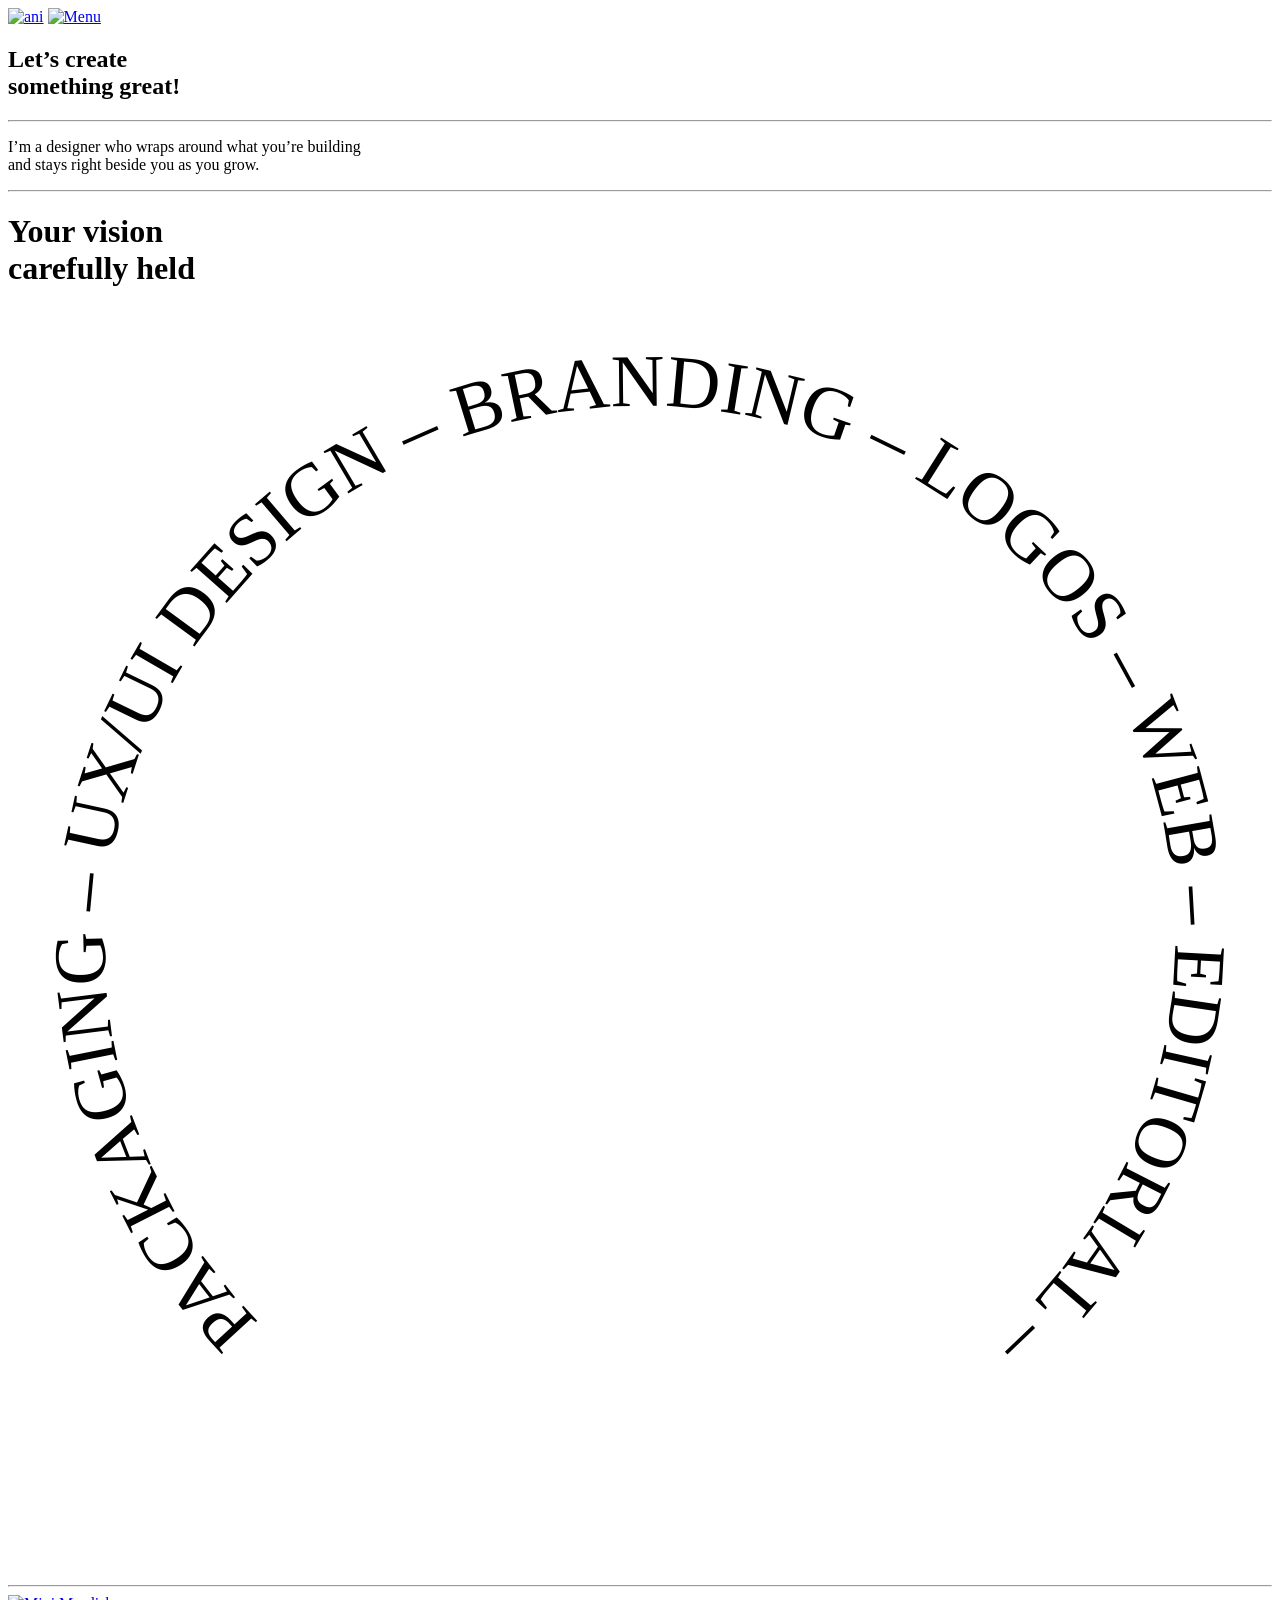
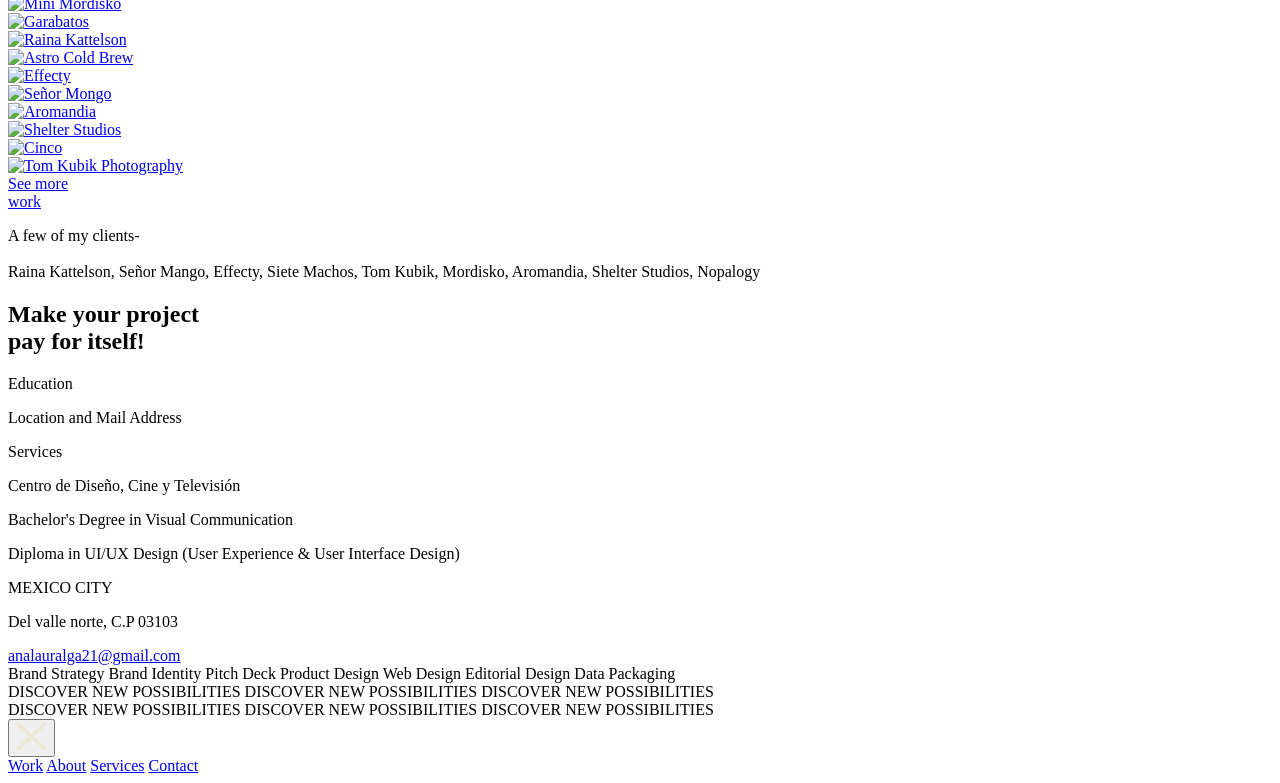
==== commit bf11c85b: "Update index.html" ====
--- a/index.html
+++ b/index.html
@@ -1,732 +1,300 @@
 <!DOCTYPE html>
-<html lang="en"> 
+<html lang="es">
 <head>
-  <meta charset="UTF-8" />
-  <meta name="viewport" content="width=device-width, initial-scale=1.0"/>
-  <title>ani — Ana Laura Moreno</title>
-  <link rel="preconnect" href="https://fonts.googleapis.com">
-  <link rel="preconnect" href="https://fonts.gstatic.com" crossorigin>
-  <link href="https://fonts.googleapis.com/css2?family=Instrument+Serif:ital@0;1&family=Geist+Mono:wght@300;400;500&display=swap" rel="stylesheet">
-  <style>
-    :root { 
-      --brown:  #523726;
-      --rose:   #EFCEC7;
-      --cream:  #FFFEEC;
-      --blue:   #C5D8DD;
-      --warm:   #F7EBD9;
-      --text:   #3a2518;
-      --muted:  #7a5c48;
-    }
-    * { margin: 0; padding: 0; box-sizing: border-box; }
-    html { scroll-behavior: smooth; }
-    body { font-family: 'Geist Mono', monospace; background: var(--cream); color: var(--text); overflow-x: hidden; }
-
-    .topbar { background: var(--brown); color: #e8d5c4; text-align: center; font-size: 0.65rem; letter-spacing: 0.14em; padding: 8px 16px; font-weight: 300; }
-
-    nav { background: var(--cream); padding: 18px 48px 14px; display: flex; flex-direction: column; align-items: center; gap: 12px; border-bottom: 1px solid rgba(82,55,38,0.1); position: sticky; top: 0; z-index: 100; }
-    .nav-logo { font-family: 'Instrument Serif', serif; font-size: 2.8rem; font-style: italic; color: var(--brown); text-decoration: none; cursor: pointer; }
-    .nav-links { display: flex; gap: 52px; list-style: none; }
-    .nav-links a { color: var(--brown); text-decoration: none; font-size: 0.88rem; letter-spacing: 0.06em; transition: opacity 0.2s; cursor: pointer; }
-    .nav-links a:hover, .nav-links a.active { opacity: 0.45; }
-
-    section { display: none; animation: fadeIn 0.3s ease; }
-    section.active { display: block; }
-    @keyframes fadeIn { from { opacity: 0; transform: translateY(6px); } to { opacity: 1; transform: none; } }
-
-    .btn-outline { display: inline-block; border: 1.5px solid var(--brown); color: var(--brown); padding: 11px 28px; font-size: 0.65rem; letter-spacing: 0.14em; text-transform: uppercase; text-decoration: none; border-radius: 40px; font-family: 'Geist Mono', monospace; cursor: pointer; background: transparent; transition: background 0.22s, color 0.22s; }
-    .btn-outline:hover { background: var(--brown); color: var(--cream); }
-    .btn-filled { display: inline-block; background: var(--brown); color: var(--cream); padding: 13px 36px; font-size: 0.65rem; letter-spacing: 0.14em; text-transform: uppercase; border-radius: 40px; text-decoration: none; font-family: 'Geist Mono', monospace; cursor: pointer; border: none; transition: opacity 0.2s; }
-    .btn-filled:hover { opacity: 0.78; }
-
-    .wave-top { width: 100%; overflow: hidden; line-height: 0; display: block; margin-bottom: -1px; }
-    .wave-top svg { display: block; width: 100%; height: 41px; }
-
-    .footer { background: var(--blue); padding: 56px 48px 48px; }
-    .footer-title { font-family: 'Instrument Serif', serif; font-size: clamp(2.6rem, 6vw, 4.4rem); color: var(--brown); margin-bottom: 8px; }
-    .footer-sub { font-size: 0.68rem; color: var(--muted); margin-bottom: 36px; }
-    .footer-row { display: flex; justify-content: space-between; align-items: flex-start; flex-wrap: wrap; gap: 24px; }
-    .footer-social { display: flex; gap: 10px; align-items: center; }
-    .social-icon { width: 38px; height: 38px; background: var(--brown); border-radius: 50%; display: flex; align-items: center; justify-content: center; color: var(--cream); font-size: 0.6rem; font-weight: 500; text-decoration: none; transition: opacity 0.2s; }
-    .social-icon:hover { opacity: 0.72; }
-    .footer-contact { font-size: 0.72rem; }
-    .footer-contact .label { font-size: 0.6rem; letter-spacing: 0.14em; text-transform: uppercase; display: block; margin-bottom: 4px; font-weight: 500; }
-    .footer-contact p { color: var(--muted); margin-bottom: 20px; }
-
-    /* HOME */
-    .home-hero { background: var(--warm); padding: 64px 48px 56px; text-align: center; }
-    .hero-eyebrow { font-size: 0.62rem; letter-spacing: 0.2em; text-transform: uppercase; color: var(--muted); margin-bottom: 12px; }
-    .hero-title { font-family: 'Instrument Serif', serif; font-size: clamp(2.8rem, 7vw, 5.6rem); color: var(--brown); line-height: 1.05; margin-bottom: 36px; }
-    .hero-img-wrap { display: flex; justify-content: center; margin-bottom: 36px; }
-    .hero-img-placeholder { width: 320px; height: 240px; background: #c8b09a; border-radius: 2px; display: flex; align-items: center; justify-content: center; font-size: 0.62rem; color: var(--brown); letter-spacing: 0.1em; }
-    .hero-tagline { font-family: 'Instrument Serif', serif; font-size: clamp(1.4rem, 3vw, 2.1rem); font-style: italic; color: var(--brown); line-height: 1.45; max-width: 580px; margin: 0 auto 40px; }
-    .home-cols { display: grid; grid-template-columns: 1fr 1fr; gap: 24px; max-width: 760px; margin: 0 auto; padding: 56px 48px 0; }
-    .home-col { font-size: 0.72rem; line-height: 1.9; color: var(--muted); }
-    .home-projects-section { padding: 56px 48px 0; max-width: 900px; margin: 0 auto; }
-    .projects-grid-3 { display: grid; grid-template-columns: repeat(3, 1fr); gap: 10px; margin-bottom: 36px; }
-    .proj-card { border-radius: 2px; overflow: hidden; cursor: pointer; position: relative; }
-    .proj-card img { width: 100%; aspect-ratio: 1; object-fit: cover; display: block; transition: transform 0.3s; }
-    .proj-card:hover img { transform: scale(1.04); }
-    .proj-card-label { position: absolute; bottom: 0; left: 0; right: 0; background: rgba(82,55,38,0.82); color: var(--cream); font-size: 0.6rem; letter-spacing: 0.1em; padding: 8px 12px; opacity: 0; transition: opacity 0.22s; }
-    .proj-card:hover .proj-card-label { opacity: 1; }
-    .see-more-wrap { text-align: center; padding: 0 0 64px; }
-
-    /* ABOUT */
-    .about-top { background: var(--warm); padding: 64px 48px 56px; text-align: center; }
-    .about-quote { font-family: 'Instrument Serif', serif; font-size: clamp(1.3rem, 3vw, 2rem); font-style: italic; color: var(--brown); line-height: 1.55; max-width: 600px; margin: 0 auto 48px; }
-    .about-photo { display: flex; flex-direction: column; align-items: center; gap: 12px; }
-    .about-photo-placeholder { width: 320px; height: 400px; background: #b8a090; border-radius: 2px; display: flex; align-items: center; justify-content: center; font-size: 0.62rem; color: var(--brown); letter-spacing: 0.1em; }
-    .about-caption { font-size: 0.85rem; color: var(--muted); font-style: italic; }
-    .about-pink { background: var(--rose); padding: 72px 48px; text-align: center; }
-    .about-pink-title { font-family: 'Instrument Serif', serif; font-size: clamp(2.4rem, 5.5vw, 5rem); color: var(--brown); line-height: 1.05; margin-bottom: 16px; }
-    .about-pink-sub { font-size: 0.62rem; letter-spacing: 0.22em; text-transform: uppercase; color: var(--brown); margin-bottom: 44px; }
-    .about-body { max-width: 560px; margin: 0 auto; font-size: 0.75rem; line-height: 1.9; color: var(--text); text-align: left; }
-    .about-body p + p { margin-top: 20px; }
-    .about-beyond { padding: 72px 48px 64px; text-align: center; }
-    .about-beyond-title { font-family: 'Instrument Serif', serif; font-size: clamp(2rem, 4.5vw, 3.8rem); font-style: italic; color: var(--brown); margin-bottom: 48px; }
-
-    /* SERVICES */
-    .services-top { padding: 72px 48px 56px; text-align: center; }
-    .services-title { font-family: 'Instrument Serif', serif; font-size: clamp(2.2rem, 5vw, 4.2rem); color: var(--brown); margin-bottom: 48px; line-height: 1.1; }
-    .services-cards { display: grid; grid-template-columns: repeat(3, 1fr); gap: 14px; max-width: 820px; margin: 0 auto; }
-    .service-card { background: var(--warm); border-radius: 4px; padding: 36px 24px; text-align: center; }
-    .service-card h3 { font-family: 'Instrument Serif', serif; font-size: 1.35rem; color: var(--brown); margin-bottom: 24px; }
-    .service-card ul { list-style: none; font-size: 0.68rem; line-height: 2.2; color: var(--muted); }
-    .additional-section { padding: 72px 48px 64px; text-align: center; }
-    .additional-title { font-family: 'Instrument Serif', serif; font-size: clamp(1.8rem, 4vw, 3.2rem); color: var(--brown); margin-bottom: 36px; }
-    .skills-tags { display: flex; flex-wrap: wrap; gap: 10px; justify-content: center; max-width: 760px; margin: 0 auto; }
-    .skill-tag { background: var(--rose); color: var(--brown); padding: 12px 26px; border-radius: 40px; font-size: 0.75rem; }
-
-    /* PROJECTS GRID */
-    .projects-top { padding: 64px 48px 48px; text-align: center; }
-    .projects-page-title { font-family: 'Instrument Serif', serif; font-size: clamp(2rem, 4vw, 3.4rem); color: var(--brown); margin-bottom: 48px; }
-    .projects-grid-full { display: grid; grid-template-columns: repeat(3, 1fr); gap: 10px; max-width: 880px; margin: 0 auto; padding: 0 48px 64px; }
-    .proj-thumb { aspect-ratio: 1; border-radius: 2px; overflow: hidden; cursor: pointer; position: relative; }
-    .proj-thumb img { width: 100%; height: 100%; object-fit: cover; display: block; transition: transform 0.3s; }
-    .proj-thumb:hover img { transform: scale(1.05); }
-    .proj-thumb-label { position: absolute; bottom: 0; left: 0; right: 0; background: rgba(82,55,38,0.82); color: var(--cream); font-size: 0.6rem; letter-spacing: 0.1em; padding: 8px 12px; opacity: 0; transition: opacity 0.22s; }
-    .proj-thumb:hover .proj-thumb-label { opacity: 1; }
-
-    /* PROJECT DETAIL */
-    .project-detail { display: none; animation: fadeIn 0.3s ease; }
-    .project-detail.active { display: block; }
-    .detail-layout { display: grid; grid-template-columns: 380px 1fr; gap: 65px; padding: 48px 24px; max-width: 70%; margin: 0 auto; }
-    .detail-title { font-family: 'Instrument Serif', serif; font-size: clamp(1.4rem, 3vw, 2.2rem); color: var(--brown); position: sticky; top: 120px; }
-    .detail-images { display: flex; flex-direction: column; gap: 16px; }
-    .detail-images img { width: 100%; border-radius: 2px; display: block; }
-    .detail-nav { display: flex; justify-content: center; align-items: center; gap: 32px; padding: 32px 48px 48px; }
-    .detail-nav-btn { background: none; border: none; cursor: pointer; font-family: 'Geist Mono', monospace; font-size: 0.65rem; letter-spacing: 0.14em; color: var(--brown); display: flex; align-items: center; gap: 8px; transition: opacity 0.2s; }
-    .detail-nav-btn:hover { opacity: 0.5; }
-    .detail-nav-btn:disabled { opacity: 0.2; cursor: default; }
-
-    @media (max-width: 640px) {
-      nav { padding: 14px 20px; }
-      .nav-links { gap: 20px; }
-      .home-hero, .about-top, .about-pink, .about-beyond, .services-top, .additional-section, .projects-top { padding: 48px 20px; }
-      .home-cols { padding: 40px 20px 0; grid-template-columns: 1fr; }
-      .home-projects-section { padding: 40px 20px 0; }
-      .projects-grid-3, .services-cards { grid-template-columns: 1fr 1fr; }
-      .projects-grid-full { grid-template-columns: 1fr 1fr; padding: 0 20px 48px; }
-      .detail-layout { grid-template-columns: 1fr; gap: 24px; padding: 40px 20px; }
-      .detail-title { position: static; }
-      .footer { padding: 48px 20px 36px; }
-    }
-  </style>
+<meta charset="UTF-8" />
+<meta name="viewport" content="width=device-width, initial-scale=1.0" />
+<title>ani — The design partner for top-tier companies</title>
+<link rel="preconnect" href="https://fonts.googleapis.com">
+<link rel="preconnect" href="https://fonts.gstatic.com" crossorigin>
+<link href="https://fonts.googleapis.com/css2?family=Inter:wght@300;400;600;800&display=swap" rel="stylesheet">
+<link rel="stylesheet" href="styles.css" />
+<script>
+  // Strip any URL fragment before the browser can act on it. Native
+  // fragment-scroll on this site can land in the wrong place: every
+  // page's content lives inside a `transform: scale()`'d .stage inside
+  // a `.stage-frame` (overflow: hidden, for the height-compensation fix
+  // — see styles.css) — and per spec, fragment navigation also scrolls
+  // *any* scrollable ancestor, including overflow:hidden ones, not just
+  // the window. That shifts .stage-frame's own internal scroll instead
+  // of (or in addition to) the page, breaking the layout. Stashing the
+  // hash and clearing the URL here — before body content even parses —
+  // prevents that native jump; script.js reads window.__pendingHash and
+  // scrolls the real window to the right place by hand instead.
+  if (location.hash) {
+    window.__pendingHash = location.hash;
+    history.replaceState(null, '', location.pathname + location.search);
+  }
+</script>
 </head>
 <body>
 
-  <div class="topbar">Let's work together!</div>
-
-  <nav>
-   <a href="javascript:void(0)" class="nav-logo" onclick="showSection('home')">ani</a>
-    <ul class="nav-links">
-     <li><a href="javascript:void(0)" onclick="showSection('home')" id="nav-home" class="active">Home</a></li>
-<li><a href="javascript:void(0)" onclick="showSection('services')" id="nav-services">Services</a></li>
-<li><a href="javascript:void(0)" onclick="showSection('projects')" id="nav-projects">Projects</a></li>
-<li><a href="javascript:void(0)" onclick="showSection('about')" id="nav-about">About</a></li>
-    </ul>
-  </nav>
-
-  <!-- HOME -->
-  <section id="home" class="active">
-    <div class="home-hero">
-  <p class="hero-eyebrow">Creative &amp; Strategic</p>
-  <h1 class="hero-title">Design across disciplines</h1>
-  <div class="hero-img-wrap" style="position:relative; height:320px; display:flex; justify-content:center; align-items:center;">
-    <img src="images/Frame 32.png" style="width:220px; height:220px; object-fit:cover; border-radius:2px; position:absolute; transform:rotate(-5deg) translateX(-160px); box-shadow:0 4px 16px rgba(0,0,0,0.12);">
-    <img src="images/Frame 33.png" style="width:240px; height:240px; object-fit:cover; border-radius:2px; position:absolute; transform:rotate(1deg) translateX(0px); z-index:2; box-shadow:0 6px 20px rgba(0,0,0,0.15);">
-    <img src="images/Frame 34.png" style="width:220px; height:220px; object-fit:cover; border-radius:2px; position:absolute; transform:rotate(5deg) translateX(160px); box-shadow:0 4px 16px rgba(0,0,0,0.12);">
-  </div>
-  <p class="hero-tagline" style="text-align:center; margin: 36px auto 0;">Because design isn't just how it looks,<br>it's how it works.</p>
-</div>
-    <div style="text-align:center; padding-top:48px;">
-  <span onclick="showSection('about')" id="how-work-btn" style="font-family:'Instrument Serif',serif; font-size:clamp(1.1rem,2.5vw,1.6rem); font-style:italic; color:var(--brown); cursor:pointer; opacity:0.75; transition:opacity 0.2s; display:inline-block;">How do I work? →</span>
-</div>
-<div class="home-cols">
-  <p class="home-col">I help brands elevate their visual presence through cohesive identity, packaging and digital systems — translating business objectives into structured, scalable design.</p>
-  <p class="home-col">Each project is developed with precision and long-term vision, ensuring brands don't just look refined, but operate consistently across every platform.</p>
-</div>
-<div class="home-projects-section">
-  <div class="projects-grid-3">
-    <div class="proj-card" onclick="openProject(1)">
-      <img src="images/Frame 2.jpg" alt="Raina Kattelson">
-      <div class="proj-card-label">Raina Kattelson</div>
-    </div>
-    <div class="proj-card" onclick="openProject(13)">
-      <img src="images/Frame 26.png" alt="Grace Sepulveda">
-      <div class="proj-card-label">Grace Sepulveda</div>
-    </div>
-    <div class="proj-card" onclick="openProject(7)">
-      <img src="images/Frame 7.jpg" alt="Shelter Studios">
-      <div class="proj-card-label">Shelter Studios</div>
-    </div>
-  </div>
-  <div class="see-more-wrap">
-    <span class="btn-outline" onclick="showSection('projects')">See more proyects</span>
-  </div>
-</div>
-     
-    <div class="wave-top"><svg viewBox="0 0 1200 40" xmlns="http://www.w3.org/2000/svg" preserveAspectRatio="none"><path d="M0,40 Q30,0 60,40 Q90,0 120,40 Q150,0 180,40 Q210,0 240,40 Q270,0 300,40 Q330,0 360,40 Q390,0 420,40 Q450,0 480,40 Q510,0 540,40 Q570,0 600,40 Q630,0 660,40 Q690,0 720,40 Q750,0 780,40 Q810,0 840,40 Q870,0 900,40 Q930,0 960,40 Q990,0 1020,40 Q1050,0 1080,40 Q1110,0 1140,40 Q1170,0 1200,40 Z" fill="#C5D8DD"/></svg></div>
-    <div class="footer">
-      <p class="footer-title">Thank You!</p>
-      <p class="footer-sub">Looking forward to connect with you!</p>
-      <div class="footer-row">
-        <div class="footer-social">
-          <a class="social-icon" href="https://www.behance.net/analaura15" target="_blank">Be</a>
-          <a class="social-icon" href="https://www.linkedin.com/in/ana-laura-moreno-lizarraga/" target="_blank">in</a>
+  <!-- ============ Fixed header ============
+       Lives outside every page's own scaled .stage so it can be truly
+       position:fixed to the viewport (see the comment on .header-fixed
+       in styles.css for why it can't just live inside .stage). Same
+       markup/IDs as before — script.js's menu-toggle logic doesn't care
+       where in the DOM the button lives. -->
+  <div class="header-fixed">
+    <div class="stage" id="headerStage">
+      <header class="site-header">
+        <a href="index.html" class="logo"><img src="images/header/ani-badge.png" alt="ani" class="logo-img"></a>
+        <a href="#" class="menu-link" id="menuToggle" aria-haspopup="true" aria-expanded="false" aria-controls="menuOverlay"><img src="images/header/menu-badge.png" alt="Menu" class="menu-link-img"></a>
+      </header>
+    </div>
+  </div>
+
+  <!-- ============ Upper half of Home: header through "Book a call" ============
+       .hero-sticky-wrap (not .stage-frame) — real position:sticky shell
+       so the hero pins to the viewport for one screen of scroll while
+       .work-dark-zone right below rises up and covers it. See the
+       comment on .hero-sticky-wrap in styles.css. -->
+  <div class="hero-sticky-wrap">
+  <div class="stage" id="stageTop">
+
+    <!-- Hero background — organic, slowly drifting color-blob field
+         (same technique/reference as your Figma Make link), sitting
+         behind the heading/intro/button below. Purely decorative, no
+         content, so it's aria-hidden; z-index/DOM order keep the real
+         content on top exactly as before. -->
+    <div class="hero-bg" aria-hidden="true">
+      <div class="blob-field hero-blob-field">
+        <span class="blob hero-blob-1"></span>
+        <span class="blob hero-blob-2"></span>
+        <span class="blob hero-blob-3"></span>
+        <span class="blob hero-blob-4"></span>
+        <span class="blob hero-blob-5"></span>
+        <span class="blob hero-blob-6"></span>
+        <span class="blob hero-blob-7"></span>
+        <span class="blob hero-blob-8"></span>
+        <span class="blob hero-blob-9"></span>
+        <span class="blob hero-blob-10"></span>
+        <span class="blob hero-blob-11"></span>
+        <span class="blob hero-blob-12"></span>
+      </div>
+      <div class="hero-bg-grain"></div>
+    </div>
+
+    <!-- ============ Hero — 2026 restructure ============
+         Your reference PNG + Neue Montreal, ported at pixel scale
+         (1728/7171 ≈ 0.241) onto the site's existing 120px/1488px
+         margin convention (see the long comment on .hero-kicker in
+         styles.css). Top-aligned reading order instead of the old
+         centered heading: kicker -> divider -> body line -> divider ->
+         giant heading + rotating circle badge -> divider. hero-bg/
+         blob-field/grain above and the mouse-parallax script are
+         untouched. (Book a call + the logo band/carousel were removed
+         per your note — no longer part of this hero.) -->
+    <h2 class="hero-kicker">Let&rsquo;s create<br>something great!</h2>
+
+    <hr class="hero-divider hero-divider-1">
+
+    <p class="hero-body" data-reveal>I&rsquo;m a designer who wraps around what you&rsquo;re building<br>and stays right beside you as you grow.</p>
+
+    <hr class="hero-divider hero-divider-2">
+
+    <h1 class="hero-giant">Your vision<br>carefully held</h1>
+
+    <!-- Rotating circular text badge — plain CSS animation (no scroll/
+         hover dependency), gated by prefers-reduced-motion like every
+         other motion on this site. A single loop of the label list,
+         closed all the way around: "EDITORIAL" (a real service of
+         yours, from the Additional Skills list) was added after "WEB"
+         specifically to fill out the remaining ~2% of the ring instead
+         of duplicating the whole string to force a seam — that
+         duplication is what caused the stray "L" you caught before.
+         The circle itself is drawn as two 180° arcs starting at the
+         bottom-left (7:30) rather than one nearly-360° arc from the
+         top, so the tiny leftover sliver lands at the bottom instead
+         of cutting the ring open at the top. -->
+    <div class="hero-circle-badge" aria-hidden="true">
+      <svg viewBox="0 0 272 272">
+        <defs>
+          <path id="heroCirclePath" d="M 53.98,218.02 A 116,116 0 0,1 218.02,53.98 A 116,116 0 0,1 53.98,218.02" fill="none" />
+        </defs>
+        <text>
+          <textPath href="#heroCirclePath" startOffset="0%">PACKAGING &ndash; UX/UI DESIGN &ndash; BRANDING &ndash; LOGOS &ndash; WEB &ndash; EDITORIAL &ndash;</textPath>
+        </text>
+      </svg>
+    </div>
+
+    <hr class="hero-divider hero-divider-3">
+
+  </div>
+  </div>
+
+  <!-- ============ Circular work gallery — pinned scroll section ============
+       Literal port of the reference prototype (Figma Make: "Animación de
+       imágenes circulares", App.tsx): same constants (RADIUS=340,
+       CARD_SIZE=218), same even 36°-apart circle math, same scroll ->
+       revealedCount formula, same scatter/assemble transform, same
+       breathing physics (amplitude/frequency/phase, cursor proximity +
+       speed), same #f5f4f0 background. Nothing tuned or re-derived —
+       values are copied straight from the source file.
+       Runs at real viewport scale (not the 1728-canvas scale-to-fit used
+       elsewhere) because CSS position:sticky does not work inside a
+       scaled ancestor, and the source itself doesn't scale either.
+
+       #workDarkZone wraps .work-scroll AND a trailing .work-tail-spacer
+       together — the black background (see .is-dark in styles.css) is
+       toggled on THIS wrapper, not on .work-scroll alone, so the black
+       carries through the spacer's extra height before fading to white.
+       Without the spacer, .work-scroll's own bottom edge lands flush
+       with the sticky content's last resting position (a property of
+       how position:sticky's travel range is computed — no amount of
+       extra height on .work-scroll alone changes that), so the white
+       cut landed right against the cards ("pegado", per your note). The
+       spacer is a plain, ordinary block after it — real extra scroll
+       distance the sticky math doesn't touch — so there's now an
+       actual gap of black between the cards and the white below. -->
+  <div class="work-dark-zone" id="workDarkZone">
+  <section class="work-scroll" id="workScroll">
+    <div class="work-sticky">
+      <a href="gallery.html" class="work-cluster" id="workCluster" aria-label="See more work">
+        <div class="circle-wrap" id="circleWrap">
+          <div class="card-wrap" data-cx="0" data-cy="-340" data-rot="-93.6">
+            <div class="card-reveal"><div class="card-breathe"><div class="card thumb-c1"><img src="images/circle/mini-mordisko.png" alt="Mini Mordisko" loading="lazy"></div></div></div>
+          </div>
+          <div class="card-wrap" data-cx="199.85" data-cy="-275.06" data-rot="86.48">
+            <div class="card-reveal"><div class="card-breathe"><div class="card thumb-c2"><img src="images/circle/garabatos.png" alt="Garabatos" loading="lazy"></div></div></div>
+          </div>
+          <div class="card-wrap" data-cx="323.37" data-cy="-105.06" data-rot="-166.38">
+            <div class="card-reveal"><div class="card-breathe"><div class="card thumb-c3"><img src="images/circle/raina-kattelson.png" alt="Raina Kattelson" loading="lazy"></div></div></div>
+          </div>
+          <div class="card-wrap" data-cx="323.37" data-cy="105.06" data-rot="14.45">
+            <div class="card-reveal"><div class="card-breathe"><div class="card thumb-c4"><img src="images/circle/astro-cold-brew.png" alt="Astro Cold Brew" loading="lazy"></div></div></div>
+          </div>
+          <div class="card-wrap" data-cx="199.85" data-cy="275.06" data-rot="-130.43">
+            <div class="card-reveal"><div class="card-breathe"><div class="card thumb-c5"><img src="images/circle/effecty.png" alt="Effecty" loading="lazy"></div></div></div>
+          </div>
+          <div class="card-wrap" data-cx="0" data-cy="340" data-rot="-19.93">
+            <div class="card-reveal"><div class="card-breathe"><div class="card thumb-c6"><img src="images/circle/senor-mongo.png" alt="Señor Mongo" loading="lazy"></div></div></div>
+          </div>
+          <div class="card-wrap" data-cx="-199.85" data-cy="275.06" data-rot="49.85">
+            <div class="card-reveal"><div class="card-breathe"><div class="card thumb-c7"><img src="images/circle/aromandia.png" alt="Aromandia" loading="lazy"></div></div></div>
+          </div>
+          <div class="card-wrap" data-cx="-323.37" data-cy="105.06" data-rot="-56.05">
+            <div class="card-reveal"><div class="card-breathe"><div class="card thumb-c8"><img src="images/circle/shelter-studios.png" alt="Shelter Studios" loading="lazy"></div></div></div>
+          </div>
+          <div class="card-wrap" data-cx="-323.37" data-cy="-105.06" data-rot="124.09">
+            <div class="card-reveal"><div class="card-breathe"><div class="card thumb-c9"><img src="images/circle/cinco.png" alt="Cinco" loading="lazy"></div></div></div>
+          </div>
+          <div class="card-wrap" data-cx="-199.85" data-cy="-275.06" data-rot="156.12">
+            <div class="card-reveal"><div class="card-breathe"><div class="card thumb-c10"><img src="images/circle/tom-kubik.png" alt="Tom Kubik Photography" loading="lazy"></div></div></div>
+          </div>
+          <span class="work-cluster-text">See more<br>work</span>
         </div>
-        <div class="footer-contact">
-        <span class="label" style="margin-top:24px;">Email</span><p><a href="https://mail.google.com/mail/?view=cm&to=analauralga21@gmail.com" target="_blank" style="font-family:'Geist Mono',monospace; font-size:0.75rem; color:var(--brown); text-decoration:none; border-bottom: 1px solid var(--brown);">analauralga21@gmail.com</a>
-<span class="label" style="display:block; margin-top:24px;">Phone number</span>
-<p>+52 55 60 93 13 42</p>
+      </a>
+    </div>
+  </section>
+  <div class="work-tail-spacer"></div>
+  </div>
+
+  <!-- ============ Lower half of Home: clients through footer ============ -->
+  <div class="stage-frame">
+  <div class="stage" id="stageBottom">
+
+    <!-- Clients -->
+    <p class="clients-text" data-reveal>
+      A few of my clients-<br><br>
+      <span class="clients-list">Raina Kattelson, Señor Mango, Effecty, Siete Machos, Tom Kubik, Mordisko, Aromandia, Shelter Studios, Nopalogy</span>
+    </p>
+
+    <!-- CTA -->
+    <h2 class="cta-heading" data-reveal>Make your project<br>pay for itself!</h2>
+
+    <!-- Footer -->
+    <footer class="site-footer">
+      <p class="footer-col-title footer-col-title-education" data-reveal>Education</p>
+      <p class="footer-col-title footer-col-title-location" data-reveal>Location and Mail Address</p>
+      <p class="footer-col-title footer-col-title-services" data-reveal>Services</p>
+
+      <span class="footer-divider-h" aria-hidden="true"></span>
+      <span class="footer-divider-v footer-divider-v1" aria-hidden="true"></span>
+      <span class="footer-divider-v footer-divider-v2" aria-hidden="true"></span>
+
+      <div class="footer-education" data-reveal>
+        <p class="footer-education-school">Centro de Diseño, Cine y Televisión</p>
+        <p>Bachelor's Degree in Visual Communication</p>
+        <p>Diploma in UI/UX Design (User Experience &amp; User Interface Design)</p>
+      </div>
+
+      <div class="footer-address" data-reveal>
+        <p>MEXICO CITY</p>
+        <p>Del valle norte, C.P 03103</p>
+      </div>
+      <a href="https://mail.google.com/mail/?view=cm&fs=1&to=analauralga21@gmail.com" class="footer-email" data-reveal target="_blank" rel="noopener">analauralga21@gmail.com</a>
+
+      <div class="footer-services" id="services" data-reveal>
+        <div class="footer-services-list">
+          <span>Brand Strategy</span>
+          <span>Brand Identity</span>
+          <span>Pitch Deck</span>
+          <span>Product Design</span>
+          <span>Web Design</span>
+          <span>Editorial Design</span>
+          <span>Data</span>
+          <span>Packaging</span>
         </div>
       </div>
-    </div>
-  </section>
-
-  <!-- ABOUT -->
-  <section id="about">
-    <div class="about-top">
-      <p class="about-quote"><em>I love creating spaces where ideas find direction, where structure meets exploration, and where design becomes its own language</em></p>
-      <div class="about-photo">
-        <img src="images/Frame00.jpg" style="width:800px;height:600px;object-fit:cover;border-radius:2px;">
-        <p class="about-caption">Nice to meet you, I'm Ana Laura</p>
-      </div>
-    </div>
-    <div class="about-pink">
-      <h2 class="about-pink-title">AUTHENTIC design</h2>
-      <p class="about-pink-sub">A passion for creating beautiful things</p>
-      <div class="about-body">
-        <p>I'm a graphic designer based in Mexico City with 5+ years of experience building visual systems across brand identity, packaging, print, and digital — from campaign key visuals to social assets, web content, and e-commerce materials. I've worked across industries and formats, always leading the creative process end-to-end: briefing, concept, execution, and supplier coordination.What I bring beyond craft is translation — the ability to take a strategic brief and turn it into visuals that actually communicate. I work closely with marketing and product teams, adapt quickly to fast-paced environments, and obsess over the details that make a brand system scalable and consistent across markets.I stay sharp by integrating emerging tools — including AI for 3D rendering — into my workflow where they add real value. Not as a shortcut, but as part of how I keep delivering at a high level.Outside design I box, do ceramics, eat everything, and fiercely protect time with the people I love. I find inspiration in everyday discoveries — that's what keeps my imagination alive. I believe design has the power to connect messages with people, and that's why every project is a chance to make something I'm truly proud of. I'm a firm believer that the brands that really connect are built with love, and I love what I do.</p>
-        
-      </div>
-    </div>
-    <div class="about-beyond">
-      <h2 class="about-beyond-title">Beyond Design</h2>
-      <a class="btn-filled" href="mailto:analauralga21@gmail.com" target="_blank">Contact me</a>
-    </div>
-    <div class="wave-top"><svg viewBox="0 0 1200 40" xmlns="http://www.w3.org/2000/svg" preserveAspectRatio="none"><path d="M0,40 Q30,0 60,40 Q90,0 120,40 Q150,0 180,40 Q210,0 240,40 Q270,0 300,40 Q330,0 360,40 Q390,0 420,40 Q450,0 480,40 Q510,0 540,40 Q570,0 600,40 Q630,0 660,40 Q690,0 720,40 Q750,0 780,40 Q810,0 840,40 Q870,0 900,40 Q930,0 960,40 Q990,0 1020,40 Q1050,0 1080,40 Q1110,0 1140,40 Q1170,0 1200,40 Z" fill="#C5D8DD"/></svg></div>
-    <div class="footer">
-      <p class="footer-title">Thank You!</p>
-      <p class="footer-sub">Looking forward to connect with you!</p>
-      <div class="footer-row">
-        <div class="footer-social">
-          <a class="social-icon" href="https://behance.net" target="_blank">Be</a>
-          <a class="social-icon" href="https://linkedin.com" target="_blank">in</a>
+
+      <span class="footer-divider-h2" aria-hidden="true"></span>
+
+      <div class="footer-marquee" aria-hidden="true">
+        <div class="footer-marquee-track">
+          <div class="footer-marquee-group">
+            <span class="footer-marquee-item">DISCOVER NEW POSSIBILITIES</span>
+            <span class="footer-marquee-item">DISCOVER NEW POSSIBILITIES</span>
+            <span class="footer-marquee-item">DISCOVER NEW POSSIBILITIES</span>
+          </div>
+          <div class="footer-marquee-group">
+            <span class="footer-marquee-item">DISCOVER NEW POSSIBILITIES</span>
+            <span class="footer-marquee-item">DISCOVER NEW POSSIBILITIES</span>
+            <span class="footer-marquee-item">DISCOVER NEW POSSIBILITIES</span>
+          </div>
         </div>
-        <div class="footer-contact"><a href="https://mail.google.com/mail/?view=cm&to=analauralga21@gmail.com" target="_blank" style="color:var(--muted); text-decoration:none; border-bottom: 1px solid var(--muted);">analauralga21@gmail.com</a>
-      </div>
-    </div>
-  </section>
-
-  <!-- SERVICES -->
-  <section id="services">
-    <div class="services-top">
-      <h1 class="services-title">Design everything/<br>for everyone</h1>
-      <div class="services-cards">
-        <div class="service-card"><h3>Copywriting</h3><ul><li>Naming systems</li><li>Branding slogan</li><li>Copywriting</li><li>Storytelling</li></ul></div>
-        <div class="service-card"><h3>Graphic Design</h3><ul><li>Visual identity</li><li>Logotype</li><li>Brand applications</li><li>Packaging</li><li>Signage</li><li>Printed material</li></ul></div>
-        <div class="service-card"><h3>UI/UX design</h3><ul><li>User interface</li><li>User experience</li><li>Digital material</li><li>App development</li><li>Web Design</li></ul></div>
-      </div>
-    </div>
-    <div class="additional-section">
-      <h2 class="additional-title">Additional Skills</h2>
-      <div class="skills-tags">
-        <span class="skill-tag">Books &amp; magazine design</span>
-        <span class="skill-tag">Typography design</span>
-        <span class="skill-tag">Brochures</span>
-        <span class="skill-tag">Illustration</span>
-        <span class="skill-tag">Poster design</span>
-        <span class="skill-tag">Infographics</span>
-        <span class="skill-tag">Icon design</span>
-        <span class="skill-tag">Pattern design</span>
-        <span class="skill-tag">Decorative Illustration</span>
-        <span class="skill-tag">Research and investigation</span>
-      </div>
-    </div>
-    <div class="wave-top" style="margin-top:64px;"><svg viewBox="0 0 1200 40" xmlns="http://www.w3.org/2000/svg" preserveAspectRatio="none"><path d="M0,40 Q30,0 60,40 Q90,0 120,40 Q150,0 180,40 Q210,0 240,40 Q270,0 300,40 Q330,0 360,40 Q390,0 420,40 Q450,0 480,40 Q510,0 540,40 Q570,0 600,40 Q630,0 660,40 Q690,0 720,40 Q750,0 780,40 Q810,0 840,40 Q870,0 900,40 Q930,0 960,40 Q990,0 1020,40 Q1050,0 1080,40 Q1110,0 1140,40 Q1170,0 1200,40 Z" fill="#C5D8DD"/></svg></div>
-    <div class="footer">
-      <p class="footer-title">Thank You!</p>
-      <p class="footer-sub">Looking forward to connect with you!</p>
-      <div class="footer-row">
-        <div class="footer-social">
-          <a class="social-icon" href="https://behance.net" target="_blank">Be</a>
-          <a class="social-icon" href="https://linkedin.com" target="_blank">in</a>
-        </div>
-        <div class="footer-contact">
-          <span class="label" style="margin-top:24px;">Email</span><p><a href="https://mail.google.com/mail/?view=cm&to=analauralga21@gmail.com" target="_blank" style="color:var(--muted); text-decoration:none; border-bottom: 1px solid var(--muted);">analauralga21@gmail.com</a>
-<span class="label" style="display:block; margin-top:24px;">Phone number</span>
-<p>+52 55 60 93 13 42</p>
-        </div>
-      </div>
-    </div>
-  </section>
-
-  <!-- PROJECTS GALLERY -->
-  <section id="projects">
-    <div class="projects-top">
-      <h1 class="projects-page-title">All the good stuff</h1>
-    </div>
-    <div class="projects-grid-full" id="projects-grid">
-      <!-- Generated by JS -->
-    </div>
-    <div class="wave-top"><svg viewBox="0 0 1200 40" xmlns="http://www.w3.org/2000/svg" preserveAspectRatio="none"><path d="M0,40 Q30,0 60,40 Q90,0 120,40 Q150,0 180,40 Q210,0 240,40 Q270,0 300,40 Q330,0 360,40 Q390,0 420,40 Q450,0 480,40 Q510,0 540,40 Q570,0 600,40 Q630,0 660,40 Q690,0 720,40 Q750,0 780,40 Q810,0 840,40 Q870,0 900,40 Q930,0 960,40 Q990,0 1020,40 Q1050,0 1080,40 Q1110,0 1140,40 Q1170,0 1200,40 Z" fill="#C5D8DD"/></svg></div>
-    <div class="footer">
-      <p class="footer-title">Thank You!</p>
-      <p class="footer-sub">Looking forward to connect with you!</p>
-      <div class="footer-row">
-        <div class="footer-social">
-          <a class="social-icon" href="https://behance.net" target="_blank">Be</a>
-          <a class="social-icon" href="https://linkedin.com" target="_blank">in</a>
-        </div>
-        <div class="footer-contact">
-      <span class="label" style="margin-top:24px;">Email</span><p><a <a href="https://mail.google.com/mail/?view=cm&to=analauralga21@gmail.com" target="_blank" style="color:var(--muted); text-decoration:none; border-bottom: 1px solid var(--muted);">analauralga21@gmail.com</a>
-<span class="label" style="display:block; margin-top:24px;">Phone number</span>
-<p>+52 55 60 93 13 42</p>
-        </div>
-      </div>
-    </div>
-  </section>
-
-  <!-- PROJECT DETAIL -->
-  <section id="project-detail">
-    <div class="detail-layout">
-      <div class="detail-title" id="detail-title"></div>
-      <div class="detail-images" id="detail-images"></div>
-    </div>
-    <div class="detail-nav">
-      <button class="detail-nav-btn" id="btn-prev" onclick="navigateProject(-1)">← PREV PROJECT</button>
-      <button class="detail-nav-btn" id="btn-next" onclick="navigateProject(1)">NEXT PROJECT →</button>
-    </div>
-    <div class="wave-top"><svg viewBox="0 0 1200 40" xmlns="http://www.w3.org/2000/svg" preserveAspectRatio="none"><path d="M0,40 Q30,0 60,40 Q90,0 120,40 Q150,0 180,40 Q210,0 240,40 Q270,0 300,40 Q330,0 360,40 Q390,0 420,40 Q450,0 480,40 Q510,0 540,40 Q570,0 600,40 Q630,0 660,40 Q690,0 720,40 Q750,0 780,40 Q810,0 840,40 Q870,0 900,40 Q930,0 960,40 Q990,0 1020,40 Q1050,0 1080,40 Q1110,0 1140,40 Q1170,0 1200,40 Z" fill="#C5D8DD"/></svg></div>
-    <div class="footer">
-      <p class="footer-title">Thank You!</p>
-      <p class="footer-sub">Looking forward to connect with you!</p>
-      <div class="footer-row">
-        <div class="footer-social">
-          <a class="social-icon" href="https://behance.net" target="_blank">Be</a>
-          <a class="social-icon" href="https://linkedin.com" target="_blank">in</a>
-        </div>
-        <div class="footer-contact">
-       <span class="label" style="margin-top:24px;">Email</span> <p><a href="https://mail.google.com/mail/?view=cm&to=analauralga21@gmail.com" target="_blank" style="color:var(--muted); text-decoration:none; border-bottom: 1px solid var(--muted);">analauralga21@gmail.com</a></p>
-<span class="label" style="display:block; margin-top:24px;">Email</span>
-<p>+52 55 60 93 13 42</p>
-        </div>
-      </div>
-    </div>
-  </section>
-
-  <script>
-    var projects = [
-  { name: "Raina Kattelson", thumbnail: "images/Frame 2.jpg",
-    descEn: "Raina Kattelson is a New York-based prop and interior stylist who has worked with numerous notable people and recognized brands, creating rich and human visual worlds. The project involved building an identity that evokes her personality and highlights her work, connecting with new audiences.<br><br>Raina's vision was to refresh her image to have a more recognizable and consistent brand, showcasing her projects and character in an organic and contemporary way. The logo combines a \"handwritten\" typeface with an imperfect enclosing shape, evoking her curiosity, creativity and sense of freedom.<br><br>The logo is accompanied by a graphic system that picks up tones recurring throughout her work and interact in a harmonious and balanced way, along with a more experimental typographic approach — combining two very different typefaces and replacing the word \"and\" with \"&\" in all instances. Other elements such as rules, color blocks and the use of the shape are carried through to formalize the graphic outputs.<br><br>With that system in place, the look & feel of her website, promotional postcards, and presentations for creative briefs came together. The result is an interesting, organic and modern brand.",
-    descEs: "Raina Kattelson es una estilista de utilería e interiores basada en Nueva York que ha trabajado con numerosas personas notables y marcas reconocidas, creando mundos visuales ricos y humanos. El proyecto consistió en construir una identidad que evoca su personalidad y resalta su trabajo, conectando con nuevas audiencias.<br><br>La visión de Raina era refrescar su imagen para tener una marca más reconocible y consistente, mostrando sus proyectos y carácter de manera orgánica y contemporánea. El logo combina una tipografía \"manual\" con una plasta envolvente imperfecta, evocando su curiosidad, creatividad y sentido de libertad.<br><br>El logo se acompaña de un sistema gráfico que retoma tonos que se repiten en su trabajo e interactúan de manera armoniosa y balanceada, junto con una aplicación tipográfica más experimental — combinando dos tipografías muy distintas y reemplazando la palabra \"y\" por el \"&\" en todas las instancias. Otros recursos como plecas, bloques de color y el uso de la plasta se retoman para formalizar las salidas gráficas.<br><br>Con ese sistema establecido, se desarrolló el look & feel de su página web, postales promocionales y presentaciones para briefs creativos. El resultado es una marca interesante, orgánica y moderna.",
-    images: ["images/Frame 41.jpg", "images/Frame 42.jpg", "images/Frame 43.jpg", "images/Frame 44.jpg", "images/Frame 45.jpg", "images/Frame 46.jpg"] },
-
-  { name: "Astro Cold Brew", thumbnail: "images/Frame 3.jpg",
-    descEn: "Astro Cold Brew was born as part of the Shake Shack family in Mexico — an innovative, energizing drink in a can designed to inspire and fuel its consumers. The project covered everything from strategic foundation to visual execution.<br><br>The process began by defining the core concepts guiding the brand: the quality of the drink, its role as a companion to new consumers, the pleasure of an indulgent moment, and the energy that keeps you moving toward your goals. From these pillars, the name Astro Cold Brew was developed — a drink that elevates the good, recharges you, and lets you launch toward your objectives.<br><br>The communication aligned with an \"out of this world\" narrative, with messaging like \"we are a comet of quality, flavor and energy\" — striking a friendly and dynamic tone. This universe translated visually through a bold, approachable logo, paired with equally strong typography, vivid and disruptive colors, and an illustration system that positions the brand as a fun ally in the cold brew adventure.",
-    descEs: "Astro Cold Brew nació como parte de la familia Shake Shack en México — una bebida innovadora y energizante en lata, diseñada para inspirar y motivar a sus consumidores. El proyecto abarcó desde la estrategia hasta la ejecución visual.<br><br>El proceso inició definiendo los conceptos clave que guían la marca: la calidad de la bebida, su rol como acompañante de nuevos consumidores, el disfrute de un momento de indulgencia y la energía que impulsa a continuar con las metas del día. A partir de estos pilares se desarrolló el nombre Astro Cold Brew — una bebida que eleva lo bueno, te recarga y te permite despegar hacia tus objetivos.<br><br>La comunicación se alineó con una narrativa \"fuera de este mundo\", con mensajes como \"somos un cometa de calidad, sabor y energía\" — un tono amigable y dinámico. Este universo se tradujo visualmente en un logo bold y cercano, tipografías igual de fuertes, colores vivos y disruptivos, y un sistema de ilustraciones que posiciona a la marca como un aliado divertido en la aventura del cold brew.",
-    images: ["images/frame 236 13.42.44.mp4", "images/Frame 47.jpg", "images/Frame 48.jpg", "images/Frame 49.jpg", "images/Frame 50.jpg", "images/Frame 51.jpg"] },
-
-  { name: "Level Home Investment", thumbnail: "images/Frame 230.png",
-    descEn: "Level Home Investment was building its real estate business and needed a presence that reflected its ambitions — professional, credible, and built to grow. The project focused on developing a website that would elevate the brand's image and support client acquisition.<br><br>The design approach prioritized clarity and confidence: a clean, structured layout that communicates reliability and expertise at every touchpoint. Visual decisions were made with the end client in mind — someone evaluating a significant investment who needs to trust the people behind it. The result is a digital presence that positions Level Home Investment as a serious, established player ready to scale.",
-    descEs: "Level Home Investment estaba construyendo su negocio inmobiliario y necesitaba una presencia que reflejara sus ambiciones — profesional, creíble y lista para crecer. El proyecto se centró en desarrollar un sitio web que elevara la imagen de la marca y apoyara la captación de clientes.<br><br>El enfoque de diseño priorizó claridad y confianza: una estructura limpia y ordenada que comunica confiabilidad y experiencia en cada punto de contacto. Las decisiones visuales se tomaron pensando en el cliente final — alguien evaluando una inversión importante que necesita confiar en quienes están detrás. El resultado es una presencia digital que posiciona a Level Home Investment como un jugador serio y consolidado, listo para escalar.",
-    images: ["images/Frame 230.png", "images/Frame 231.jpg", "images/Frame 232.jpeg", "images/Frame 233.mp4", "images/Frame 234.jpg", "images/Frame 235.jpg"] },
-
-  { name: "Blockbuster App", thumbnail: "images/Frame 223.png",
-    descEn: "A UX design project reimagining Blockbuster as a modern streaming and rental app — exploring what the iconic brand could look like if it made a comeback in today's digital landscape.<br><br>The process was research-driven from the start: user interviews were conducted to understand how people currently navigate streaming platforms, what frustrates them, and what they genuinely miss about the physical rental experience. Those insights shaped every design decision that followed.<br><br>The result is an interface that blends nostalgia with contemporary usability — keeping the warmth and personality of the Blockbuster brand while delivering the clarity and ease modern users expect from a digital product.",
-    descEs: "Un proyecto de diseño UX que reimagina a Blockbuster como una app moderna de streaming y renta — explorando cómo podría verse la icónica marca si hiciera un regreso en el panorama digital actual.<br><br>El proceso fue impulsado por investigación desde el inicio: se realizaron entrevistas con usuarios para entender cómo navegan actualmente las plataformas de streaming, qué les genera fricción y qué extrañan genuinamente de la experiencia de renta física. Esos hallazgos dieron forma a cada decisión de diseño.<br><br>El resultado es una interfaz que combina nostalgia con usabilidad contemporánea — conservando la calidez y personalidad de Blockbuster mientras entrega la claridad y facilidad que los usuarios actuales esperan de un producto digital.",
-    images: ["images/Frame 224.jpg", "images/Frame 225.jpg", "images/Frame 226.jpg", "images/Frame 227.jpg", "images/Frame 228.jpg", "images/Frame 229.jpg"] },
-
-  { name: "Mordisko", thumbnail: "images/Frame 4.jpg",
-    descEn: "Mordisko, under the Holanda umbrella, is one of Mexico's most iconic brands — recognized as the pioneer of ice cream sandwiches. Its essence is elevating consumers through innovative, refreshing combinations. The project involved working alongside advertising agency DDB to refresh its identity and maintain relevance and impact with new generations.<br><br>The main goal of this rebranding was to update Mordisko's image, which hadn't been renewed in many years and had become predictable. Its personality is fun, disruptive and dynamic, so the new identity was built to evoke exactly that — especially for Gen Z.<br><br>The logotype brings back a playful mouth inside the first \"o,\" combined with bold typography where the letters dance and escape the monotony of a uniform baseline. For the packaging, a brighter, bolder color palette was developed to stand out inside refrigerators, with waves in different tones that draw the consumer in while highlighting the mix of textures and flavors the brand is known for. Stickers were introduced as a contemporary visual language using symbols tied to positivity and enjoyment, while photography embraced the dazzling palette featuring younger consumers reveling in the Mordisko experience.",
-    descEs: "Mordisko, bajo el paraguas de Holanda, es una de las marcas más emblemáticas de México — reconocida como la pionera de los sándwiches de helado. Su esencia es elevar a los consumidores con mezclas innovadoras y refrescantes. El proyecto implicó trabajar junto a la agencia de publicidad DDB para renovar su identidad y mantener su relevancia e impacto con las nuevas generaciones.<br><br>El objetivo principal del rebranding era actualizar la imagen de Mordisko, que no se había renovado en muchos años y había comenzado a volverse predecible. Su personalidad es divertida, disruptiva y dinámica, por lo que la nueva identidad se construyó para evocar exactamente eso — especialmente para la generación Z.<br><br>El logotipo retoma la imagen juguetona de una boca dentro de la primera \"o\", combinada con tipografía bold donde las letras bailan y escapan del aburrimiento de una línea base uniforme. Para los empaques se desarrolló una paleta más brillante y llamativa para destacar dentro de los refrigeradores, con ondas en distintas tonalidades que impactan al consumidor y resaltan la mezcla de texturas y sabores de la marca. Se introdujeron stickers como lenguaje visual contemporáneo con símbolos vinculados a lo positivo y al disfrute, mientras la fotografía retoma la paleta deslumbrante mostrando a consumidores más jóvenes disfrutando la experiencia Mordisko.",
-    images: ["images/Frame 53.jpg", "images/Frame 54.jpg", "images/Frame 55.jpg", "images/Frame 56.jpg", "images/Frame 57.jpg", "images/Frame 58.jpg"] },
-
-  { name: "Siete Machos", thumbnail: "images/Frame 6.jpg",
-    descEn: "Siete Machos is a nationally recognized brand with decades of history, perfuming generations of Mexican households. The project involved refreshing their web presence — for both the cosmetics and spirits lines — and redesigning the tequila label to connect with younger audiences.<br><br>The project began with the tequila packaging redesign, where key elements such as the goats, agave plants, and logotype needed to be preserved. Drawing from the celebration at the heart of the drink, an illustration was crafted featuring seven dancing billy goats alongside other festive elements, turning the label into a communal celebration.<br><br>With the tequila's new visual style established, the look and feel was translated to the spirits website — incorporating illustrative elements for iconography, a warm and elegant updated palette, and more contemporary typography. For the cosmetics site, the focus was on preserving the brand's essence by highlighting the ritualistic and esoteric qualities of the products, modernizing typography, bringing consistency to the photographic style, and carefully crafting the user experience as they explore the world of Siete Machos.",
-    descEs: "Siete Machos es una marca de reconocimiento nacional con décadas de historia, perfumando a generaciones de hogares mexicanos. El proyecto implicó refrescar su presencia web — tanto para la línea de cosméticos como para la de destilados — y rediseñar la etiqueta del tequila para conectar con audiencias más jóvenes.<br><br>El proyecto inició con el rediseño del empaque del tequila, donde debían preservarse elementos clave como las cabras, los magueyes y el logotipo. Partiendo de la celebración que está en el corazón de la bebida, se creó una ilustración protagonizada por siete machos cabríos bailando junto con otros elementos festivos, convirtiendo la etiqueta en una fiesta comunal.<br><br>Con el nuevo estilo visual del tequila establecido, el look & feel se tradujo al sitio de destilados — incorporando elementos ilustrativos para la iconografía, una paleta cálida y elegante actualizada y tipografías más contemporáneas. Para el sitio de cosméticos, el foco estuvo en preservar la esencia de la marca resaltando las cualidades rituales y esotéricas de los productos, modernizando las tipografías, aportando consistencia al estilo fotográfico y cuidando la experiencia del usuario al explorar el mundo de Siete Machos.",
-    images: ["images/Frame 65.jpg", "images/Frame 66.jpg", "images/Frame 67.jpg", "images/Frame 68.jpg", "images/Frame 69.jpg", "images/Frame 70.jpg"] },
-
-  { name: "Aromandia - Seasonalities", thumbnail: "images/Frame 5.jpg",
-    descEn: "The Seasonalities collection is Aromandia's seasonal chapter — limited releases designed around Mother's Day, autumn, and the holiday season. Each collection required its own visual identity while remaining cohesive with the broader brand.<br><br>Packaging design and print production management were handled throughout, ensuring each release met the premium standard Aromandia is built on. The seasonal collections give the brand a reason to show up differently at key moments in the year — creating anticipation, gifting relevance, and keeping the brand feeling alive and current across seasons.",
-    descEs: "La colección Seasonalities es el capítulo estacional de Aromandia — ediciones limitadas diseñadas para el Día de las Madres, otoño y la temporada navideña. Cada colección requirió su propia identidad visual manteniéndose cohesiva con la marca en su conjunto.<br><br>El diseño de packaging y la gestión de producción impresa se trabajaron de principio a fin, asegurando que cada lanzamiento cumpliera con el estándar premium que define a Aromandia. Las colecciones estacionales le dan a la marca una razón para aparecer de manera distinta en los momentos clave del año — generando anticipación, relevancia para regalo y manteniendo la marca viva y vigente a lo largo de las temporadas.",
-    images: ["images/Frame 147.jpg", "images/Frame 148.jpg", "images/Frame 149.jpg", "images/Frame 150.jpg", "images/Frame 151.jpg"] },
-
-  { name: "Aromandia - Scented Candles", thumbnail: "images/Frame 1.jpg",
-    descEn: "Aromandia is a premium candle brand set to launch this year — a project built from the ground up with the attention to detail that a product at this level demands. The work covered packaging design and full print production management for the brand's core collection, which includes the Nicho and Anthology lines, available year-round.<br><br>Every decision — from material to typography to finish — was made to reflect the premium positioning of the brand. The packaging is designed to be as much an object as the candle itself: something you want to keep, display, and give. Aromandia enters the market as a brand that already knows exactly who it is.",
-    descEs: "Aromandia es una marca de velas premium que sale al mercado este año — un proyecto construido desde cero con el nivel de detalle que un producto de esta categoría exige. El trabajo abarcó diseño de packaging y gestión completa de producción impresa para la colección principal de la marca, que incluye las líneas Nicho y Anthology, disponibles todo el año.<br><br>Cada decisión — desde el material hasta la tipografía y los acabados — se tomó para reflejar el posicionamiento premium de la marca. El empaque está diseñado para ser un objeto en sí mismo: algo que se quiere conservar, exhibir y regalar. Aromandia llega al mercado como una marca que ya sabe exactamente quién es.",
-    images: ["images/Frame 35.jpg", "images/Frame 36.jpg", "images/Frame 37.jpg", "images/Frame 38.jpg", "images/Frame 39.jpg", "images/Frame 40.jpg"] },
-
-  { name: "Shelter Studios", thumbnail: "images/Frame 7.jpg",
-    descEn: "Shelter Studios was created as an initiative to promote both emerging and established artists through audiovisual production — building community and an intimate space for audiences to truly know them. The project involved developing the name and full identity for the program.<br><br>The vision was to create a space for concerts and interviews with musicians in a warm, home-like setting — humanizing them and opening a dialogue between music lovers. From the beginning, the team envisioned a program diverse in genres, origins, and styles: a platform for discovering the most exciting music happening in Mexico.<br><br>From these concepts, Shelter Studios was born — a name that captures the essence of the project: a warm refuge for music. This translated visually into the logotype, where an armchair serves as the primary icon and brand identifier. The symbol also carried through into the set design, with each recording always featuring a different armchair or sofa. The broader visual territory is built on silhouettes — the armchair alongside domestic living room elements and musical instruments becomes an enveloping frame for imagery, completed by expressive typography that creates a flexible, contemporary, and compelling visual system.",
-    descEs: "Shelter Studios nació como una iniciativa para promover a artistas emergentes y establecidos a través de la producción audiovisual — construyendo comunidad y un espacio íntimo para conocerlos de verdad. El proyecto implicó desarrollar el nombre y la identidad completa del programa.<br><br>La visión era crear un espacio para conciertos y entrevistas con músicos en un entorno hogareño e íntimo — humanizándolos y abriendo un diálogo entre melómanos. Desde el inicio, el equipo concibió un programa diverso en géneros, orígenes y estilos: una plataforma para descubrir lo más novedoso de la música en México.<br><br>De estos conceptos nació Shelter Studios — un nombre que captura la esencia del proyecto: un refugio cálido para la música. Esto se tradujo visualmente en el logotipo, donde un sillón funciona como ícono principal e identificador de la marca. El símbolo también se incorporó en la escenografía, grabando siempre en un sillón o sofá distinto con cada artista. El territorio visual se construye a partir de siluetas — el sillón junto con elementos domésticos e instrumentos musicales se convierte en un marco envolvente para las imágenes, complementado con tipografía expresiva que da lugar a un sistema visual flexible, contemporáneo y atractivo.",
-    images: ["images/Frame 71.jpg", "images/Frame 72.jpg", "images/Frame 73.jpg", "images/Frame 74.jpg", "images/Frame 75.jpg", "images/Frame 76.jpg"] },
-
-  { name: "Tom Kubik Photography", thumbnail: "images/Frame 8.jpg",
-    descEn: "Tom Kubik is a Los Angeles-based photographer whose practice centers on creating authentic images that capture the lifestyle of real people. The project involved refreshing his identity to expand his reach and grow his audience.<br><br>What makes Tom's practice so unique is the connection he builds between his lens and his subjects — a recognition that goes beyond the image. One of his core priorities is creating a space where people feel comfortable and free to share their stories and their lives.<br><br>Understanding how central authenticity is to his work, a handwritten-style logotype was chosen to function as a signature — lending a personal, intimate quality to the brand. The color palette remained neutral (black and white) to let the photographs remain the protagonists of every communication. Curved strokes coexist harmoniously with Tom's visual world, interacting with his images without overshadowing them. Business cards carry his unique tone with messaging that seeks genuine, open connection — always within a minimalist but distinctly original aesthetic.",
-    descEs: "Tom Kubik es un fotógrafo basado en Los Ángeles cuya práctica se centra en crear imágenes auténticas que capturan el estilo de vida de personas reales. El proyecto implicó refrescar su identidad para expandir su alcance y hacer crecer su audiencia.<br><br>Lo que hace tan única su práctica es la conexión que logra entre su lente y sus sujetos — un reconocimiento que va más allá de la imagen. Una de sus prioridades centrales es crear un espacio donde las personas se sientan cómodas y libres de compartir sus historias y sus vidas.<br><br>Entendiendo lo central que es la autenticidad en su trabajo, se eligió un logotipo de estilo manuscrito que funciona como firma — aportando una calidad personal e íntima a la marca. La paleta cromática se mantuvo neutra (blanco y negro) para dejar que las fotografías sean las protagonistas de cada comunicación. Los trazos curvos conviven armoniosamente con el mundo visual de Tom, interactuando con sus imágenes sin opacarlas. Las tarjetas de presentación mantienen su tono único con mensajes que buscan una conexión genuina y abierta — siempre dentro de una estética minimalista pero inconfundiblemente original.",
-    images: ["images/Frame 77.jpg", "images/Frame 78.jpg", "images/Frame 79.jpg", "images/Frame 80.jpg", "images/Frame 81.jpg", "images/Frame 82.jpg"] },
-
-  { name: "Effecty", thumbnail: "images/Frame 9.jpg",
-    descEn: "Effecty is a digital telehealth platform promoting wellness through medication-assisted weight loss — helping users on their journey toward a healthier, fuller, and happier life. The project involved developing both the name and identity around the brand's key pillars: trust, companionship, and positivity.<br><br>The name Effecty was built around the concepts of quality and reliability — drawing from \"effect\" and \"effective\" to reference the positive impact of the service, softened and made approachable with the \"-y\" ending. The logotype captures that same lightness through a classic typeface with an italic accent on the \"f\" letters, creating a diagonal dynamism that speaks to progress and movement toward goals.<br><br>The identity lives within a palette of greens, blues, soft beiges, and whites — evoking peace and lightness. Photography, illustration style, and typography all work together to achieve a human, trustworthy approach that feels as good as the product promises to make you feel.",
-    descEs: "Effecty es una plataforma digital de telehealth que promueve el bienestar a través de medicamentos para estimular la pérdida de peso — acompañando a sus usuarios en la búsqueda de una vida más saludable, plena y feliz. El proyecto implicó desarrollar tanto el nombre como la identidad en torno a los pilares clave de la marca: confianza, compañerismo y positivismo.<br><br>El nombre Effecty se construyó alrededor de los conceptos de calidad y confiabilidad — retomando \"effect\" y \"effective\" para referirse al impacto positivo del servicio, suavizado y hecho más cercano con la terminación \"-y\". El logotipo captura esa ligereza a través de una tipografía clásica con un acento itálico en las letras \"f\", creando un dinamismo diagonal que habla de progreso y movimiento hacia las metas.<br><br>La identidad vive dentro de una paleta de verdes, azules, beiges claros y blancos — evocando paz y levedad. El estilo fotográfico, ilustrativo y la selección tipográfica trabajan en conjunto para lograr un acercamiento humano y confiable.",
-    images: ["images/Frame 83.jpg", "images/Frame 84.jpg", "images/Frame 85.jpg", "images/Frame 86.jpg", "images/Frame 87.jpg", "images/Frame 88.jpg"] },
-
-  { name: "Paws", thumbnail: "images/Frame 10.jpg",
-    descEn: "Paws is a line designed for Petco created to address one of every pet owner's most relatable challenges: masking pet odors at home. The product line includes scented candles crafted specifically to neutralize the smells that come with sharing your space with the animals you love.<br><br>The packaging design balances warmth and playfulness — nodding to the pet owner lifestyle while feeling elevated enough to live comfortably in any home. The result is a line that feels both functional and giftable, fitting naturally within Petco's retail environment while standing out on shelf.",
-    descEs: "Paws es una línea diseñada para Petco creada para abordar uno de los desafíos más reconocibles para los dueños de mascotas: disimular los olores en casa. La línea de productos incluye velas aromáticas elaboradas específicamente para neutralizar los olores que vienen de compartir tu espacio con los animales que amas.<br><br>El diseño de packaging equilibra calidez y juego — guiñando al estilo de vida de los dueños de mascotas mientras se siente lo suficientemente elevado para vivir cómodamente en cualquier hogar. El resultado es una línea que se siente funcional y también un buen regalo, encajando naturalmente en el entorno de Petco mientras destaca en el anaquel.",
-    images: ["images/Frame 89.jpg", "images/Frame 90.jpg", "images/Frame 91.jpg", "images/Frame 92.jpg", "images/Frame 93.jpg", "images/Frame 94.jpg"] },
-
-  { name: "USG", thumbnail: "images/Frame 11.jpg",
-    descEn: "USG is a leading construction materials brand with a presence across Latin America. The project involved a comprehensive rebranding that touched every dimension of the brand — from digital to physical, from the warehouse to the street.<br><br>The scope was extensive: a complete brand identity manual built to work consistently across LATAM markets, covering the website, social media, transportation, uniforms, signage, and the bags used for concrete materials. Each application required careful consideration of how the identity would perform across vastly different contexts and scales — from a screen to the side of a truck.<br><br>The result is a cohesive, scalable system that gives USG the visual authority and consistency its regional presence demands, ensuring the brand communicates with the same strength whether encountered online or on a construction site.",
-    descEs: "USG es una marca líder de materiales de construcción con presencia en toda América Latina. El proyecto implicó un rebranding integral que tocó cada dimensión de la marca — de lo digital a lo físico, de la bodega a la calle.<br><br>El alcance fue extenso: un manual de identidad de marca completo construido para funcionar de manera consistente en los mercados de LATAM, cubriendo el sitio web, redes sociales, transporte, uniformes, señalética y las bolsas para material de concreto. Cada aplicación requirió una consideración cuidadosa de cómo la identidad funcionaría en contextos y escalas muy distintos — de una pantalla al costado de un camión.<br><br>El resultado es un sistema cohesivo y escalable que le da a USG la autoridad visual y consistencia que su presencia regional demanda, asegurando que la marca comunique con la misma fuerza ya sea en línea o en una obra de construcción.",
-    images: ["images/Frame 95.jpg", "images/Frame 105.jpg", "images/Frame 115.jpg", "images/Frame 125.jpg", "images/Frame 135.jpg", "images/Frame 145.jpg"] },
-
-  { name: "Señor Mango", thumbnail: "images/Frame 12.jpg",
-    descEn: "Señor Mango is a dried mango brand determined to stand out in a market where most players look exactly alike. The project covered packaging design and management, motion graphics, and ongoing website review and improvement — all aimed at attracting new customers through design that does something different.<br><br>The packaging breaks from category conventions: bold, distinctive, and crafted to stop someone mid-aisle. Motion graphics extended the brand's personality into digital channels, adding energy and dynamism to the way the product shows up online. The website was continuously refined to improve the user experience and strengthen the brand's commercial appeal. The overall result is a brand that has carved out its own visual territory in a crowded market.",
-    descEs: "Señor Mango es una marca de mango deshidratado decidida a destacar en un mercado donde la mayoría de los competidores se ven exactamente igual. El proyecto abarcó diseño y gestión de packaging, animaciones y revisión y mejora continua del sitio web — todo orientado a atraer nuevos clientes a través de un diseño que hace algo diferente.<br><br>El packaging rompe con las convenciones de la categoría: bold, distintivo y pensado para detener a alguien en el pasillo. Las animaciones extendieron la personalidad de la marca a los canales digitales, añadiendo energía y dinamismo a la forma en que el producto aparece en línea. El sitio web se refinó continuamente para mejorar la experiencia del usuario y fortalecer el atractivo comercial de la marca. El resultado es una marca que ha trazado su propio territorio visual en un mercado saturado.",
-    images: ["images/Frame 96.jpg", "images/Frame 106.jpg", "images/Frame 116.jpg", "images/Frame 126.jpg", "images/Frame 136.jpg", "images/Frame 146.jpg"] },
-
-  { name: "Grace Sepulveda", thumbnail: "images/Frame 26.png",
-    descEn: "Grace Sepúlveda, an expert with decades of experience in hospitality, decided to channel her knowledge into a consulting agency specializing in the timeshare industry. The project covered brand strategy, identity, and website — all built to reflect her professional personality and the quality of her services.<br><br>One of the most important goals was generating trust: clients needed to know they were hiring results-driven experts. The work focused on projecting Grace's innovative and creative attitude, the collaborative character of her team, and the deeply human and passionate side behind her dedication and trajectory.<br><br>A logotype was developed communicating the elegance and modernity associated with the founder — using a contemporary sans serif alongside an isotype built from the repetition of the letter S (for Sepúlveda), evoking the serenity of a sunrise and a clean, fluid aesthetic. The visual system pairs a sans serif with a high-personality serif, evoking Grace's strength and subtlety. A palette of light, airy tones and photography of spaces, landscapes, and team moments reinforce the collaborative and human nature of the brand — coming together most powerfully on the website.",
-    descEs: "Grace Sepúlveda, experta con décadas de experiencia en la hotelería, decidió canalizar su conocimiento en una agencia consultora especializada en la industria de los timeshares. El proyecto abarcó estrategia de marca, identidad y sitio web — todo construido para reflejar su personalidad profesional y la calidad de sus servicios.<br><br>Uno de los objetivos más importantes era generar confianza: los clientes necesitaban saber que estaban contratando a expertos orientados a resultados. El trabajo se enfocó en proyectar la actitud innovadora y creativa de Grace, el carácter colaborativo de su equipo y el lado profundamente humano y apasionado que existe detrás de su dedicación y trayectoria.<br><br>Se desarrolló un logotipo que comunica la elegancia y modernidad asociadas con la fundadora — usando una tipografía sans serif contemporánea junto con un isotipo conformado por la repetición de la letra S (de Sepúlveda), evocando la serenidad de un amanecer y una estética limpia y fluida. El sistema visual combina una sans serif con una serif de mucha personalidad, evocando la fuerza y sutileza de Grace. Una paleta de tonos claros y fotografías de espacios, paisajes y equipo refuerzan la naturaleza colaborativa y humana de la marca — todo convergiendo en el sitio web.",
-    images: ["images/Frame 211.jpg", "images/Frame 212.jpg", "images/Frame 213.jpg", "images/Frame 214.jpg", "images/Frame 215.jpg", "images/Frame 216.jpg"] },
-
-  { name: "Aer by Armella", thumbnail: "images/Frame 14.jpg",
-    descEn: "Aer by Armella sells air conditioning — a product category not typically associated with aspiration or beauty. The project involved building the brand from the ground up: logo, website, outdoor posters, and the full range of brand applications.<br><br>The design challenge was to elevate a utilitarian product into something that felt considered and premium. The visual identity communicates freshness, modernity, and reliability — qualities that matter to someone making a significant purchase for their home or business. The website translates that identity into a clear, confident digital experience, while the outdoor posters give the brand a strong physical presence in the city. The result is a brand that makes Aer by Armella impossible to ignore and easy to trust.",
-    descEs: "Aer by Armella vende aires acondicionados — una categoría de producto que no suele asociarse con aspiración o belleza. El proyecto implicó construir la marca desde cero: logo, sitio web, posters para exteriores y todas las aplicaciones de marca.<br><br>El reto de diseño fue elevar un producto utilitario a algo que se sintiera considerado y premium. La identidad visual comunica frescura, modernidad y confiabilidad — cualidades que importan a alguien tomando una decisión de compra importante para su hogar o negocio. El sitio web traduce esa identidad en una experiencia digital clara y segura, mientras los posters exteriores le dan a la marca una presencia física fuerte en la ciudad. El resultado es una marca que hace imposible ignorar a Aer by Armella y muy fácil confiar en ella.",
-    images: ["images/Frame 168.jpg", "images/Frame 169.jpg", "images/Frame 170.jpg", "images/Frame 171.jpg", "images/Frame 172.jpg", "images/Frame 173.jpg"] },
-
-  { name: "Vita Blip", thumbnail: "images/Frame 15.jpg",
-    descEn: "Vita Blip is a vitamin brand whose identity needed to feel as good as the product promises to make you feel. The packaging design focused on creating a visual presence that is clean, vibrant, and trustworthy — communicating health and quality at a glance.<br><br>In a category crowded with clinical-looking packaging, Vita Blip was designed to feel approachable and energetic without sacrificing credibility. Every detail — from color to typography to structure — was considered to make the product feel like a daily ritual worth looking forward to.",
-    descEs: "Vita Blip es una marca de vitaminas cuya identidad necesitaba sentirse tan bien como el producto promete hacerte sentir. El diseño de packaging se enfocó en crear una presencia visual limpia, vibrante y confiable — comunicando salud y calidad de un vistazo.<br><br>En una categoría saturada de packaging de aspecto clínico, Vita Blip fue diseñado para sentirse accesible y enérgico sin sacrificar credibilidad. Cada detalle — desde el color hasta la tipografía y la estructura — fue considerado para hacer que el producto se sintiera como un ritual diario que vale la pena esperar.",
-    images: ["images/Frame 160.jpg", "images/Frame 161.jpg"] },
-
-  { name: "English Sprint", thumbnail: "images/Frame 16.jpg",
-    descEn: "English Sprint is a learning platform and community dedicated to English language acquisition. The project involved working alongside founder Mercedes Medina to build an identity that evokes quality, warmth, and confidence — connecting with the right audience.<br><br>The platform offers expert-led lessons focused on achieving IELTS certification. To meet the brand's goals, the identity needed to communicate a friendly, reliable, professional, and accessible attitude. A logotype was created inspired by British metro signage — featuring an underlined sans serif typeface within a circular enclosure. The offset between elements transmits movement, dynamism, and agility: all essential qualities in an educational environment.<br><br>Throughout the rest of the visual system, structured grid-based elements and color blocks coexist with rounded accents and organic strokes, balancing the playful with the organized. The color palette combines neutrals (black and white) with primaries (yellow, blue, and red) for a classic, timeless, and memorable system.",
-    descEs: "English Sprint es una plataforma y comunidad de aprendizaje dedicada a la adquisición del inglés. El proyecto implicó trabajar junto a la fundadora Mercedes Medina para construir una identidad que evoca calidad, cercanía y confianza — conectando con el público deseado.<br><br>La plataforma ofrece lecciones con expertos enfocadas en alcanzar la certificación IELTS. Para lograr los objetivos de la marca, la identidad necesitaba comunicar una actitud amigable, confiable, profesional y accesible. Se creó un logotipo inspirado en la señalética del metro británico — con una tipografía sans serif subrayada dentro de un envolvente circular. El desfase entre los elementos transmite movimiento, dinamismo y agilidad: cualidades esenciales en un entorno educativo.<br><br>En el resto del sistema visual, elementos estructurados en retícula y bloques de color conviven con acentos redondos y trazos más orgánicos, logrando un balance entre lo divertido y lo organizado. La paleta cromática combina neutros (blanco y negro) con primarios (amarillo, azul y rojo) para un sistema clásico, atemporal y memorable.",
-    images: ["images/Frame 174.jpg", "images/Frame 175.jpg", "images/Frame 176.jpg", "images/Frame 177.jpg", "images/Frame 178.jpg"] },
-
-  { name: "Nos Vemos de Noche", thumbnail: "images/Frame 17.jpg",
-    descEn: "Nos Vemos de Noche is the artistic project of Chilean artist Paulina Silva Hauyon. The work involved developing the full visual proposal for her project — encompassing her book design and website — creating a cohesive world that reflects her artistic voice.<br><br>The visual identity was built to feel intimate and evocative, matching the emotional register of Paulina's work. The book design treated every detail as an extension of her artistic practice, while the website creates a digital space where her audience can enter her world. The result is a visual system that doesn't just represent the project — it becomes part of it.",
-    descEs: "Nos Vemos de Noche es el proyecto artístico de la artista chilena Paulina Silva Hauyon. El trabajo implicó desarrollar la propuesta visual completa de su proyecto — abarcando el diseño de su libro y su sitio web — creando un mundo cohesivo que refleja su voz artística.<br><br>La identidad visual fue construida para sentirse íntima y evocadora, a la altura del registro emocional del trabajo de Paulina. El diseño del libro trató cada detalle como una extensión de su práctica artística, mientras el sitio web crea un espacio digital donde su audiencia puede entrar a su mundo. El resultado es un sistema visual que no solo representa el proyecto — se convierte en parte de él.",
-    images: ["images/Frame_157.jpg", "images/Frame_158.jpg", "images/Frame_159.jpg"] },
-
-  { name: "Debajo de un ciruelo", thumbnail: "images/Frame 18.jpg",
-    descEn: "Debajo de un Ciruelo was a real exhibition held at Centro de Diseño, born from a color workshop in Oaxaca exploring natural pigments — cochineal and black bean — and their expressive possibilities.<br><br>The project sits at the intersection of research, craft, and visual experimentation. Developed from an investigation into traditional Mexican dyeing techniques, the work translated material and process into a cohesive exhibition identity that honored both the artisanal origins and the conceptual depth of the exploration. The result is a project that is as much about the act of making as it is about the final image.",
-    descEs: "Debajo de un Ciruelo fue una exposición real presentada en el Centro de Diseño, nacida de un taller de color en Oaxaca que exploró pigmentos naturales — grana cochinilla y frijol negro — y sus posibilidades expresivas.<br><br>El proyecto se sitúa en la intersección de la investigación, el oficio y la experimentación visual. Desarrollado a partir de una exploración de las técnicas de teñido tradicionales mexicanas, el trabajo tradujo material y proceso en una identidad de exposición cohesiva que honra tanto los orígenes artesanales como la profundidad conceptual de la exploración. El resultado es un proyecto que trata tanto del acto de hacer como de la imagen final.",
-    images: ["images/Frame 162.jpg", "images/Frame 163.jpg", "images/Frame 164.jpg"] },
-
-  { name: "Toda Fest", thumbnail: "images/Frame 179.jpg",
-    descEn: "Toda Fest was conceived as a music festival with an entirely female lineup — a celebration of women in music built around the idea that this space was long overdue. Though the event was ultimately not realized, the visual identity was fully developed.<br><br>The brand needed to feel bold and celebratory without being reductive — capturing the energy of a festival while centering the intention behind it. Typography, color, and graphic elements were chosen to feel powerful, joyful, and unmistakably intentional. The identity stands as a complete vision for what the festival would have looked and felt like.",
-    descEs: "Toda Fest fue concebido como un festival de música con un line up completamente femenino — una celebración de las mujeres en la música construida alrededor de la idea de que este espacio era más que necesario. Aunque el evento no se llevó a cabo, la identidad visual fue desarrollada por completo.<br><br>La marca necesitaba sentirse poderosa y celebratoria sin ser reduccionista — capturando la energía de un festival mientras centraba la intención detrás de él. Tipografía, color y elementos gráficos fueron elegidos para sentirse poderosos, alegres e inconfundiblemente intencionales. La identidad queda como una visión completa de cómo se habría visto y sentido el festival.",
-    images: ["images/Frame 179.jpg", "images/Frame 180.jpg", "images/Frame 181.jpg", "images/Frame 182.jpg", "images/Frame 183.jpg", "images/Frame 184.jpg"] },
-
-  { name: "Sunshine Bagels", thumbnail: "images/Frame 20.jpg",
-    descEn: "Sunshine Bagels is a bagel brand based in Los Angeles with the kind of personality that belongs in your feed. The project focused on social media design — building a visual language that translates the brand's warmth and energy into content that connects.<br><br>Every piece was designed to feel consistent with the brand while staying fresh and engaging — using color, typography, and layout to create a scrollable world that makes people hungry and happy in equal measure.",
-    descEs: "Sunshine Bagels es una marca de bagels basada en Los Ángeles con la personalidad que pertenece a tu feed. El proyecto se enfocó en el diseño de redes sociales — construyendo un lenguaje visual que traduce la calidez y energía de la marca en contenido que conecta.<br><br>Cada pieza fue diseñada para sentirse consistente con la marca mientras se mantiene fresca y atractiva — usando color, tipografía y composición para crear un mundo en el scroll que genera hambre y alegría a partes iguales.",
-    images: ["images/Frame 165.jpg", "images/Frame 166.jpg", "images/Frame 167.jpg"] },
-
-  { name: "Garabatos", thumbnail: "images/Frame 189.jpg",
-    descEn: "Garabatos is a beloved Mexican restaurant brand whose positioning had typecast it as a place for older audiences and breakfast only. The redesign transformed uniforms, printed materials, and digital assets for the Querétaro location to reflect the brand's real personality and evoke its versatility — a change set to extend across all locations.<br><br>The project developed a new messaging and visual identity strategy communicating that Garabatos is a space for everyone, at any time of day. The logotype's legibility was refined first, then a fresh palette of whites, creams, browns, and greens was introduced — evoking freshness, cleanliness, and the organic. Classic complementary typefaces reinforce the brand's quality and refinement, while photography showcases delicious food, consumer enjoyment, and the overall Garabatos experience. Graphic elements like frames, rules, and textures using the logo monogram were added to create a memorable impact and consolidate the new positioning.",
-    descEs: "Garabatos es una querida marca de restaurantes mexicana cuyo posicionamiento la había encasillado como un lugar para audiencias de mayor edad y predominantemente para desayunar. El rediseño transformó uniformes, materiales impresos y digitales de la sede de Querétaro para reflejar la personalidad real de la marca y evocar su versatilidad — un cambio que se extenderá al resto de los puntos de venta.<br><br>El proyecto desarrolló una nueva estrategia de mensajes e identidad visual que comunica que Garabatos es un espacio para todos y para cualquier momento del día. Primero se ajustó la legibilidad del logotipo, luego se introdujo una paleta fresca de blancos, cremas, cafés y verdes — evocando frescura, limpieza y lo orgánico. Tipografías clásicas complementarias refuerzan la calidad y refinamiento de la marca, mientras la fotografía muestra lo delicioso de los platillos, el disfrute de los comensales y la experiencia general de visitar Garabatos. Se añadieron elementos gráficos como marcos, plecas y texturas usando el monograma del logo para crear un impacto memorable y consolidar el nuevo posicionamiento.",
-    images: ["images/Frame 189.jpg", "images/Frame 190.jpg", "images/Frame 191.jpg"] },
-
-  { name: "Triangulo de Oro", thumbnail: "images/Frame 22.jpg",
-    descEn: "Triángulo de Oro is a Costa Rican brand looking to bring its product to Mexico — and to adapt its image to compete on Mexican supermarket shelves. The project involved packaging redesign with a clear commercial goal: to resonate with a new market without losing the brand's essence.<br><br>The work required understanding both what makes the brand distinctive and what Mexican consumers expect to see in this category. The resulting packaging adapts the brand's visual identity to meet those expectations — with the shelf presence, clarity, and appeal needed to earn a place in a new market.",
-    descEs: "Triángulo de Oro es una marca costarricense que busca llevar su producto a México — y adaptar su imagen para competir en los supermercados mexicanos. El proyecto implicó el rediseño de packaging con un objetivo comercial claro: resonar con un nuevo mercado sin perder la esencia de la marca.<br><br>El trabajo requirió entender tanto lo que hace distintiva a la marca como lo que los consumidores mexicanos esperan ver en esta categoría. El packaging resultante adapta la identidad visual de la marca para cumplir esas expectativas — con la presencia en anaquel, claridad y atractivo necesarios para ganarse un lugar en un nuevo mercado.",
-    images: ["images/Frame 185.jpg", "images/Frame 186.jpg", "images/Frame 187.jpg", "images/Frame 188.jpg"] },
-
-  { name: "SUMA", thumbnail: "images/Frame 23.jpg",
-    descEn: "SUMA is a collective and community platform built around the vision of José Ramón Ruíz — a space where art, nature, discussion, and the transcendent come together through unique shared experiences.<br><br>The name reflects the project's core idea: a whole made up of distinct parts, always adding something meaningful to the lives of its members through exploration. That adventurous spirit carried into the logotype — a lowercase typeface for approachability, paired with an icon that transforms the \"S\" into a labyrinth of layered lines, evoking the many paths and people that make up the platform.<br><br>The visual system was built from clean, adaptable typography, warm and deep colors, and an emphasis on textures, close-up imagery, and visuals that evoke the creative, spiritual, rich, and diverse universe at SUMA's core.",
-    descEs: "SUMA es una plataforma colectiva y comunitaria construida alrededor de la visión de José Ramón Ruíz — un espacio donde el arte, la naturaleza, la discusión y lo trascendente se encuentran a través de experiencias compartidas únicas.<br><br>El nombre refleja la idea central del proyecto: un todo conformado de distintas partes, que siempre busca sumar algo significativo a la vida de sus integrantes a través de la exploración. Ese espíritu aventurero se llevó al logotipo — una tipografía en minúsculas para mayor cercanía, acompañada de un ícono que transforma la \"S\" en un laberinto de líneas superpuestas, evocando los distintos caminos e integrantes de la plataforma.<br><br>El sistema visual se construyó a partir de tipografías limpias y adaptables, colores cálidos y profundos, con énfasis en texturas, acercamientos e imágenes que evocan el universo creativo, espiritual, rico y diverso que está en el núcleo de SUMA.",
-    images: ["images/Frame 192.jpg", "images/Frame 193.jpg", "images/Frame 194.jpg", "images/Frame 195.jpg"] },
-
-  { name: "Velavita", thumbnail: "images/Frame 24.jpg",
-    descEn: "Velavita is a candle brand built around the idea that a candle can do more than fill a room with scent — it can mark a moment. The project involved developing the brand identity and packaging, creating a visual world as considered and intentional as the product itself.<br><br>The design approach is warm, refined, and sensorial — communicating the quality of the product through every detail. Typography, color, and material choices work together to position Velavita as a brand that belongs in the homes of people who care about the way things feel.",
-    descEs: "Velavita es una marca de velas construida alrededor de la idea de que una vela puede hacer más que llenar un cuarto de aroma — puede marcar un momento. El proyecto implicó desarrollar la identidad de marca y el packaging, creando un mundo visual tan considerado e intencional como el producto mismo.<br><br>El enfoque de diseño es cálido, refinado y sensorial — comunicando la calidad del producto a través de cada detalle. La tipografía, el color y la selección de materiales trabajan juntos para posicionar a Velavita como una marca que pertenece a los hogares de personas que se preocupan por cómo se sienten las cosas.",
-    images: ["images/Frame 196.jpg", "images/Frame 197.jpg", "images/Frame 198.jpg", "images/Frame 199.jpg", "images/Frame 200.jpg", "images/Frame 201.jpg"] },
-
-  { name: "Velavita candles", thumbnail: "images/Frame 25.jpg",
-    descEn: "This collection focuses on Velavita's seasonal and special releases — a curated set of candles designed around specific moments and gifting occasions. Packaging design and print production management were handled end-to-end, ensuring the final product matched the brand's premium standards at every step.<br><br>Each seasonal release required its own visual treatment while remaining unmistakably Velavita — a balance between consistency and freshness that keeps the collection feeling new without losing brand recognition. The result is a line of objects that feel as beautiful to give as they are to own.",
-    descEs: "Esta colección se enfoca en los lanzamientos estacionales y especiales de Velavita — un conjunto curado de velas diseñadas alrededor de momentos específicos y ocasiones de regalo. El diseño de packaging y la gestión de producción impresa se trabajaron de principio a fin, asegurando que el producto final cumpliera con los estándares premium de la marca en cada paso.<br><br>Cada lanzamiento estacional requirió su propio tratamiento visual manteniéndose inconfundiblemente Velavita — un balance entre consistencia y frescura que mantiene la colección sintiéndose nueva sin perder el reconocimiento de marca. El resultado es una línea de objetos que se sienten tan bellos para regalar como para tener.",
-    images: ["images/Frame 217.jpg", "images/Frame 218.jpg", "images/Frame 219.jpg", "images/Frame 220.jpg", "images/Frame 221.jpg", "images/Frame 222.jpg"] },
-
-  { name: "Alpez", thumbnail: "images/Frame 27.jpg",
-    descEn: "Alpez is an energy and gas distribution company operating in Mexico. The project involved developing a visual identity that communicates reliability, efficiency, and professionalism — the qualities that matter most when clients depend on you for something essential.<br><br>The brand was built to feel trustworthy and modern: clear enough to work across vehicles, uniforms, signage, and digital touchpoints, and strong enough to establish Alpez as a serious player in its category.",
-    descEs: "Alpez es una empresa distribuidora de energía y gas que opera en México. El proyecto implicó desarrollar una identidad visual que comunica confiabilidad, eficiencia y profesionalismo — las cualidades que más importan cuando los clientes dependen de ti para algo esencial.<br><br>La marca fue construida para sentirse confiable y moderna: clara para funcionar en vehículos, uniformes, señalética y puntos de contacto digitales, y sólida para establecer a Alpez como un jugador serio en su categoría.",
-    images: ["images/Frame 202.jpg", "images/Frame 203.jpg", "images/Frame 204.jpg"] },
-
-  { name: "Oasis Decoraciones", thumbnail: "images/Frame 28.jpg",
-    descEn: "Oasis Decoraciones is a candle brand with its sights set on expanding into fragrances — a brand at the beginning of something. The project involved developing an identity and visual presence that could grow alongside the product line.<br><br>The design needed to feel evocative and warm, rooted in the sensorial experience the products promise. Every visual decision was made with longevity in mind: a system flexible enough to accommodate new products and categories as the brand evolves, while staying consistent and recognizable from day one.",
-    descEs: "Oasis Decoraciones es una marca de velas con la mira puesta en expandirse a fragancias — una marca al inicio de algo. El proyecto implicó desarrollar una identidad y presencia visual que pudiera crecer junto con la línea de productos.<br><br>El diseño necesitaba sentirse evocador y cálido, enraizado en la experiencia sensorial que prometen los productos. Cada decisión visual se tomó pensando en la longevidad: un sistema lo suficientemente flexible para acomodar nuevos productos y categorías a medida que la marca evoluciona, manteniéndose consistente y reconocible desde el primer día.",
-    images: ["images/Frame 59.jpg", "images/Frame 60.jpg", "images/Frame 61.jpg", "images/Frame 62.jpg", "images/Frame 63.jpg", "images/Frame 64.jpg"] }
-];
-  
-    var currentProject = 0;
-
-    // Build grid
-    var grid = document.getElementById('projects-grid');
-    projects.forEach(function(p, i) {
-      var div = document.createElement('div');
-      div.className = 'proj-thumb';
-      div.onclick = function() { openProject(i); };
-      div.innerHTML = '<img src="' + (p.thumbnail || p.images[0]) + '" alt="' + p.name + '"><div class="proj-thumb-label">' + p.name + '</div>';
-      grid.appendChild(div);
-    });
-
-    function openProject(index) {
-      currentProject = index;
-      var p = projects[index];
-  var desc = p['desc' + (lang === 'es' ? 'Es' : 'En')] || '';
-document.getElementById('detail-title').innerHTML =
-  '<h2 style="font-family:\'Instrument Serif\',serif;font-size:clamp(1.4rem,3vw,2.2rem);color:var(--brown);font-weight:400;margin-bottom:24px;">' + p.name + '</h2>' +
-  (desc ? '<p style="font-size:0.92rem;line-height:1.9;color:var(--muted);margin-top:8px;">' + desc + '</p>' : '');
-      var imgs = document.getElementById('detail-images');
-      imgs.innerHTML = '';
-     p.images.forEach(function(src) {
-  if(src.endsWith('.mp4')) {
-    var video = document.createElement('video');
-    video.autoplay = true;
-    video.muted = true;
-    video.loop = true;
-    video.playsInline = true;
-    video.controls = true; 
-    video.style.width = '100%';
-    var source = document.createElement('source');
-    source.src = src;
-    source.type = 'video/mp4';
-    video.appendChild(source);
-    imgs.appendChild(video);
-  } else {
-    var img = document.createElement('img');
-    img.src = src;
-    img.alt = p.name;
-    imgs.appendChild(img);
-  }
-});
-      
-      document.getElementById('btn-prev').disabled = (index === 0);
-      document.getElementById('btn-next').disabled = (index === projects.length - 1);
-      document.querySelectorAll('section').forEach(function(s) { s.classList.remove('active'); });
-      document.querySelectorAll('.nav-links a').forEach(function(a) { a.classList.remove('active'); });
-      document.getElementById('project-detail').classList.add('active');
-      document.getElementById('nav-projects').classList.add('active');
-      window.scrollTo({ top: 0, behavior: 'smooth' });
-    }
-
-    function navigateProject(dir) {
-      var next = currentProject + dir;
-      if (next >= 0 && next < projects.length) openProject(next);
-    }
-
-window.showSection = function(id) {
-  document.querySelectorAll('section').forEach(function(s) { s.classList.remove('active'); });
-  document.querySelectorAll('.nav-links a').forEach(function(a) { a.classList.remove('active'); });
-  document.getElementById(id).classList.add('active');
-  var navEl = document.getElementById('nav-' + id);
-  if (navEl) navEl.classList.add('active');
-  window.scrollTo({ top: 0, behavior: 'smooth' });
-  history.pushState({ section: id }, '', '#' + id);
-  return false;
-}
-
-window.addEventListener('popstate', function(e) {
-  var id = (e.state && e.state.section) ? e.state.section : 'home';
-  document.querySelectorAll('section').forEach(function(s) { s.classList.remove('active'); });
-  document.querySelectorAll('.nav-links a').forEach(function(a) { a.classList.remove('active'); });
-  document.getElementById(id).classList.add('active');
-  var navEl = document.getElementById('nav-' + id);
-  if (navEl) navEl.classList.add('active');
-  window.scrollTo({ top: 0, behavior: 'smooth' });
-});
-  </script>
-
-  <!-- BOTÓN TRADUCTOR -->
-<button id="lang-btn" onclick="toggleLang()" style="
-  position: fixed; bottom: 15px; right: 28px; z-index: 999;
-  background: var(--brown); color: var(--cream);
-  border: none; border-radius: 40px; padding: 11px 22px;
-  font-family: 'Geist Mono', monospace; font-size: 0.8rem;
-  letter-spacing: 0.14em; cursor: pointer; box-shadow: 0 4px 16px rgba(0,0,0,0.18);
-  transition: opacity 0.2s;">Español | English</button>
-
-<script>
-  var lang = 'en';
-  var texts = {
-    en: {
-      topbar: "Let's work together!",
-      eyebrow: "Creative & Strategic",
-      heroTitle: "Design across disciplines",
-      tagline: "Because design isn't just how it looks,\nit's how it works.",
-      col1: "I help brands elevate their visual presence through cohesive identity, packaging and digital systems — translating business objectives into structured, scalable design.",
-      col2: "Each project is developed with precision and long-term vision, ensuring brands don't just look refined, but operate consistently across every platform.",
-      seeMore: "See more proyects",
-      howWork: "How do I work?",
-      footerTitle: "Thank You!",
-      footerSub: "Looking forward to connect with you!",
-      aboutQuote: "I love creating spaces where ideas find direction, where structure meets exploration, and where design becomes its own language",
-      aboutCaption: "Nice to meet you, I'm Ana Laura",
-      aboutPinkTitle: "AUTHENTIC design",
-      aboutPinkSub: "A passion for creating beautiful things",
-      aboutBody1: "I'm a graphic designer with advanced expertise in brand identity, packaging execution and UI/UX systems. I develop cohesive visual ecosystems that translate business objectives into structured, scalable solutions — ensuring consistency across physical and digital environments.",
-      aboutBody2: "With experience in commercially driven settings, supplier coordination and cross-functional collaboration, I design with implementation in mind. My work balances aesthetic refinement with performance, delivering solutions that meet high professional standards while achieving real impact for clients and users.",
-      beyondTitle: "Beyond Design",
-      contact: "Contact me",
-      servicesTitle: "Design everything/\nfor everyone",
-      additionalTitle: "Additional Skills",
-      projectsTitle: "All the good stuff",
-      navHome: "Home", navServices: "Services", navProjects: "Proyects", navAbout: "About"
-    },
-   es: {
-  topbar: "¡Hagamos algo increíble juntos!",
-  eyebrow: "Creativa & Estratégica",
-  heroTitle: "Diseño que habla por sí solo",
-  tagline: "Porque detrás de cada gran marca hay decisiones de diseño muy bien tomadas",
-  col1: "Desarrollo sistemas visuales completos para marcas que buscan destacar: desde la identidad y el packaging hasta los entornos digitales. Cada proyecto es una oportunidad de construir algo que comunique, conecte y escale.",
-  col2: "Trabajo con visión a largo plazo: cada decisión considera cómo va a vivir la marca en el mundo real. El objetivo siempre es el mismo: que funcione, que impacte y que no pase desapercibido.",
-  seeMore: "Ver más proyectos",
-  howWork: "¿Cómo trabajo?",
-  footerTitle: "¡Hablemos!",
-  footerSub: "Siempre lista para un proyecto nuevo ✨",
-  aboutQuote: "Creo en el diseño que nace de entender el problema a fondo. Donde la estructura no mata la creatividad sino que la dirige, y el resultado final habla solo.",
-  aboutCaption: "Hola, soy Ana Laura — mucho gusto",
-  aboutPinkTitle: "Diseño con propósito.",
-  aboutPinkSub: "Donde el detalle define la diferencia.",
-  aboutBody1: " Soy una diseñadora gráfica que vive en la Ciudad de México con más de 5 años de experiencia construyendo sistemas visuales en identidad de marca, packaging, impreso y digital; desde key visuals de campaña hasta activos para redes sociales, sitios web y e-commerce. He trabajado en múltiples industrias y formatos, liderando el proceso creativo de principio a fin: brief, concepto, ejecución y coordinación con proveedores. Lo que aporto más allá del oficio es la capacidad de tomar una estrategia y convertirla en visuales que realmente comunican. Trabajo de cerca con equipos de marketing y producto, me adapto rápido a entornos de ritmo acelerado y soy muy meticulosa con los detalles que hacen que un sistema de marca sea escalable y consistente entre mercados. Me mantengo actualizada integrando nuevas herramientas — incluyendo IA para renders — en mi flujo de trabajo donde agregan valor real. Fuera del diseño, practico box, hago cerámica, soy foodie y le doy prioridad al tiempo con las personas que quiero. Me nutre descubrir cosas nuevas en el día a día, eso es lo que mantiene viva mi imaginación. Creo profundamente que el diseño tiene el poder de conectar mensajes con personas, y por eso cada proyecto es una oportunidad de sacar algo de lo que estar orgullosa. Soy fiel creyente de que las marcas que conectan de verdad están construidas con amor, y yo amo lo que hago.",
-  beyondTitle: "Los mejores proyectos empiezan con una buena conversación.",
-  contact: "Escríbeme",
-  servicesTitle: "Diseño todo/para todos",
-  additionalTitle: "Más habilidades",
-  projectsTitle: "Trabajo seleccionado",
-  navHome: "Inicio", navServices: "Servicios", navProjects: "Proyectos", navAbout: "Info"
-}
-  
-  };
-
-  function toggleLang() {
-  lang = (lang === 'en') ? 'es' : 'en';
-    var t = texts[lang];
-document.getElementById('lang-btn').innerText = lang === 'en' ? 'Español | English' : 'English | Español';
-
-    // Nav
-    document.getElementById('nav-home').innerText = t.navHome;
-    document.getElementById('nav-services').innerText = t.navServices;
-    document.getElementById('nav-projects').innerText = t.navProjects;
-    document.getElementById('nav-about').innerText = t.navAbout;
-
-    // Topbar
-    document.querySelector('.topbar').innerText = t.topbar;
-
-    // Home
-    document.querySelector('.hero-eyebrow').innerText = t.eyebrow;
-    document.querySelector('.hero-title').innerText = t.heroTitle;
-    document.querySelector('.hero-tagline').innerHTML = t.tagline.replace('\n','<br>');
-    var homeCols = document.querySelectorAll('.home-col');
-    if(homeCols[0]) homeCols[0].innerText = t.col1;
-    if(homeCols[1]) homeCols[1].innerText = t.col2;
-    var btns = document.querySelectorAll('.btn-outline');
-   btns.forEach(function(b){ 
-  var txt = b.innerText.toUpperCase();
- var howBtn = document.getElementById('how-work-btn');
-if(howBtn) howBtn.innerText = t.howWork + ' →';
-});
-    btns.forEach(function(b){ 
-  var txt = b.innerText.toUpperCase();
-  if(txt.includes('MORE') || txt.includes('VER') || txt.includes('SEE')) b.innerText = t.seeMore; 
-});
-    // About
-    document.querySelector('.about-quote em').innerText = t.aboutQuote;
-    document.querySelector('.about-caption').innerText = t.aboutCaption;
-    document.querySelector('.about-pink-title').innerText = t.aboutPinkTitle;
-    document.querySelector('.about-pink-sub').innerText = t.aboutPinkSub;
-    var bodyPs = document.querySelectorAll('.about-body p');
-    if(bodyPs[0]) bodyPs[0].innerText = t.aboutBody1;
-    if(bodyPs[1]) bodyPs[1].innerText = t.aboutBody2;
-    document.querySelector('.about-beyond-title').innerText = t.beyondTitle;
-    document.querySelector('.btn-filled').innerText = t.contact;
-
-    // Services
-    document.querySelector('.services-title').innerHTML = t.servicesTitle.replace('\n','<br>');
-    document.querySelector('.additional-title').innerText = t.additionalTitle;
-
-    // Projects
-    document.querySelector('.projects-page-title').innerText = t.projectsTitle;
-
-    // All footers
-    document.querySelectorAll('.footer-title').forEach(function(el){ el.innerText = t.footerTitle; });
-    document.querySelectorAll('.footer-sub').forEach(function(el){ el.innerText = t.footerSub; });
-
-    // Tarjetas de servicios
-if(lang === 'es') {
-  var cards = document.querySelectorAll('.service-card h3');
-  if(cards[0]) cards[0].innerText = 'Copywriting';
-  if(cards[1]) cards[1].innerText = 'Diseño Gráfico';
-  if(cards[2]) cards[2].innerText = 'Diseño UI/UX';
-} else {
-  var cards = document.querySelectorAll('.service-card h3');
-  if(cards[0]) cards[0].innerText = 'Copywriting';
-  if(cards[1]) cards[1].innerText = 'Graphic Design';
-  if(cards[2]) cards[2].innerText = 'UI/UX design';
-}
-  // Skill tags
-var skillsEs = ['Diseño de libros y revistas','Diseño tipográfico','Brochures','Ilustración','Diseño de carteles','Infografías','Diseño de íconos','Diseño de patrones','Ilustración decorativa','Investigación'];
-var skillsEn = ['Books & magazine design','Typography design','Brochures','Illustration','Poster design','Infographics','Icon design','Pattern design','Decorative Illustration','Research and investigation'];
-var tags = document.querySelectorAll('.skill-tag');
-tags.forEach(function(tag, i) {
-  tag.innerText = lang === 'es' ? skillsEs[i] : skillsEn[i];
-});
-
-    // Listas de servicios
-var serviceItems = document.querySelectorAll('.service-card ul li');
-var itemsEs = ['Sistemas de naming','Slogan de marca','Redacción','Storytelling','Identidad visual','Logotipo','Aplicaciones de marca','Packaging','Señalética','Material impreso','Interfaz de usuario','Experiencia de usuario','Material digital','Desarrollo de apps','Diseño web'];
-var itemsEn = ['Naming systems','Branding slogan','Copywriting','Storytelling','Visual identity','Logotype','Brand applications','Packaging','Signage','Printed material','User interface','User experience','Digital material','App development','Web Design'];
-serviceItems.forEach(function(item, i) {
-  item.innerText = lang === 'es' ? itemsEs[i] : itemsEn[i];
-});
-
-// Prev / Next
-var prevBtn = document.getElementById('btn-prev');
-var nextBtn = document.getElementById('btn-next');
-if(prevBtn) prevBtn.innerText = lang === 'es' ? '← PROYECTO ANTERIOR' : '← PREV PROJECT';
-if(nextBtn) nextBtn.innerText = lang === 'es' ? 'SIGUIENTE PROYECTO →' : 'NEXT PROJECT →';
-
-// Footer labels
-document.querySelectorAll('.footer-contact .label').forEach(function(el) {
-  var txt = el.innerText.toUpperCase();
-  if(txt.includes('EMAIL') || txt.includes('CORREO')) {
-    el.innerText = lang === 'es' ? 'EMAIL' : 'EMAIL';
-  } else {
-    el.innerText = lang === 'es' ? 'TELÉFONO' : 'PHONE NUMBER';
-      }
-});
-    var detailSection = document.getElementById('project-detail');
-if (detailSection && detailSection.classList.contains('active')) {
-  openProject(currentProject);
-}
-}
-</script>
-  
-</script>
+      </div>
+    </footer>
+
+  </div>
+  </div>
+
+  <!-- ============ Menu — half-screen slide-in overlay ============
+       Literal port of the Figma "Menu" frame (nodeId 127:284): a solid
+       orange (#ff6038) panel that slides in from the right, covering
+       half the screen, holding the "ani" logo, the nav list, and a
+       close (X) icon. No dark backdrop — the left half stays fully
+       transparent so the page the user was on remains visible behind
+       the panel (only #menuBackdrop is there, invisible, to catch a
+       click-outside-to-close). Everything inside #menuReveal (panel +
+       content) slides together as one unit. The content itself
+       (logo, nav, close icon) uses the exact same 1728-based
+       coordinates as the rest of the site, scaled by the same
+       scale-to-fit factor (it has the "stage" class, so script.js's
+       existing scaler picks it up automatically) — that's what keeps
+       it pixel-accurate to Figma at any screen size. Hidden by
+       default; toggled by "MENU [+]" in the header (see script.js). -->
+  <div class="menu-overlay" id="menuOverlay" aria-hidden="true">
+    <div class="menu-backdrop-fill" id="menuBackdrop"></div>
+    <div class="menu-reveal" id="menuReveal">
+      <div class="menu-panel-fill"></div>
+      <div class="stage menu-stage">
+        <button type="button" class="menu-close" id="menuClose" aria-label="Cerrar menú">
+          <svg viewBox="0 0 31 29" width="31" height="29" fill="none" aria-hidden="true">
+            <line x1="2" y1="2" x2="29" y2="27" stroke="#f0e7d4" stroke-width="3.4" stroke-linecap="round"/>
+            <line x1="29" y1="2" x2="2" y2="27" stroke="#f0e7d4" stroke-width="3.4" stroke-linecap="round"/>
+          </svg>
+        </button>
+
+        <nav class="menu-nav" aria-label="Menú principal">
+          <a href="gallery.html" class="menu-nav-item menu-nav-work">Work</a>
+          <a href="about.html" class="menu-nav-item menu-nav-about">About</a>
+          <a href="proyects.html#servicesTop" class="menu-nav-item menu-nav-services">Services</a>
+          <a href="contact.html" class="menu-nav-item menu-nav-contact">Contact</a>
+        </nav>
+      </div>
+    </div>
+  </div>
+
+  <script src="script.js"></script>
 </body>
 </html>
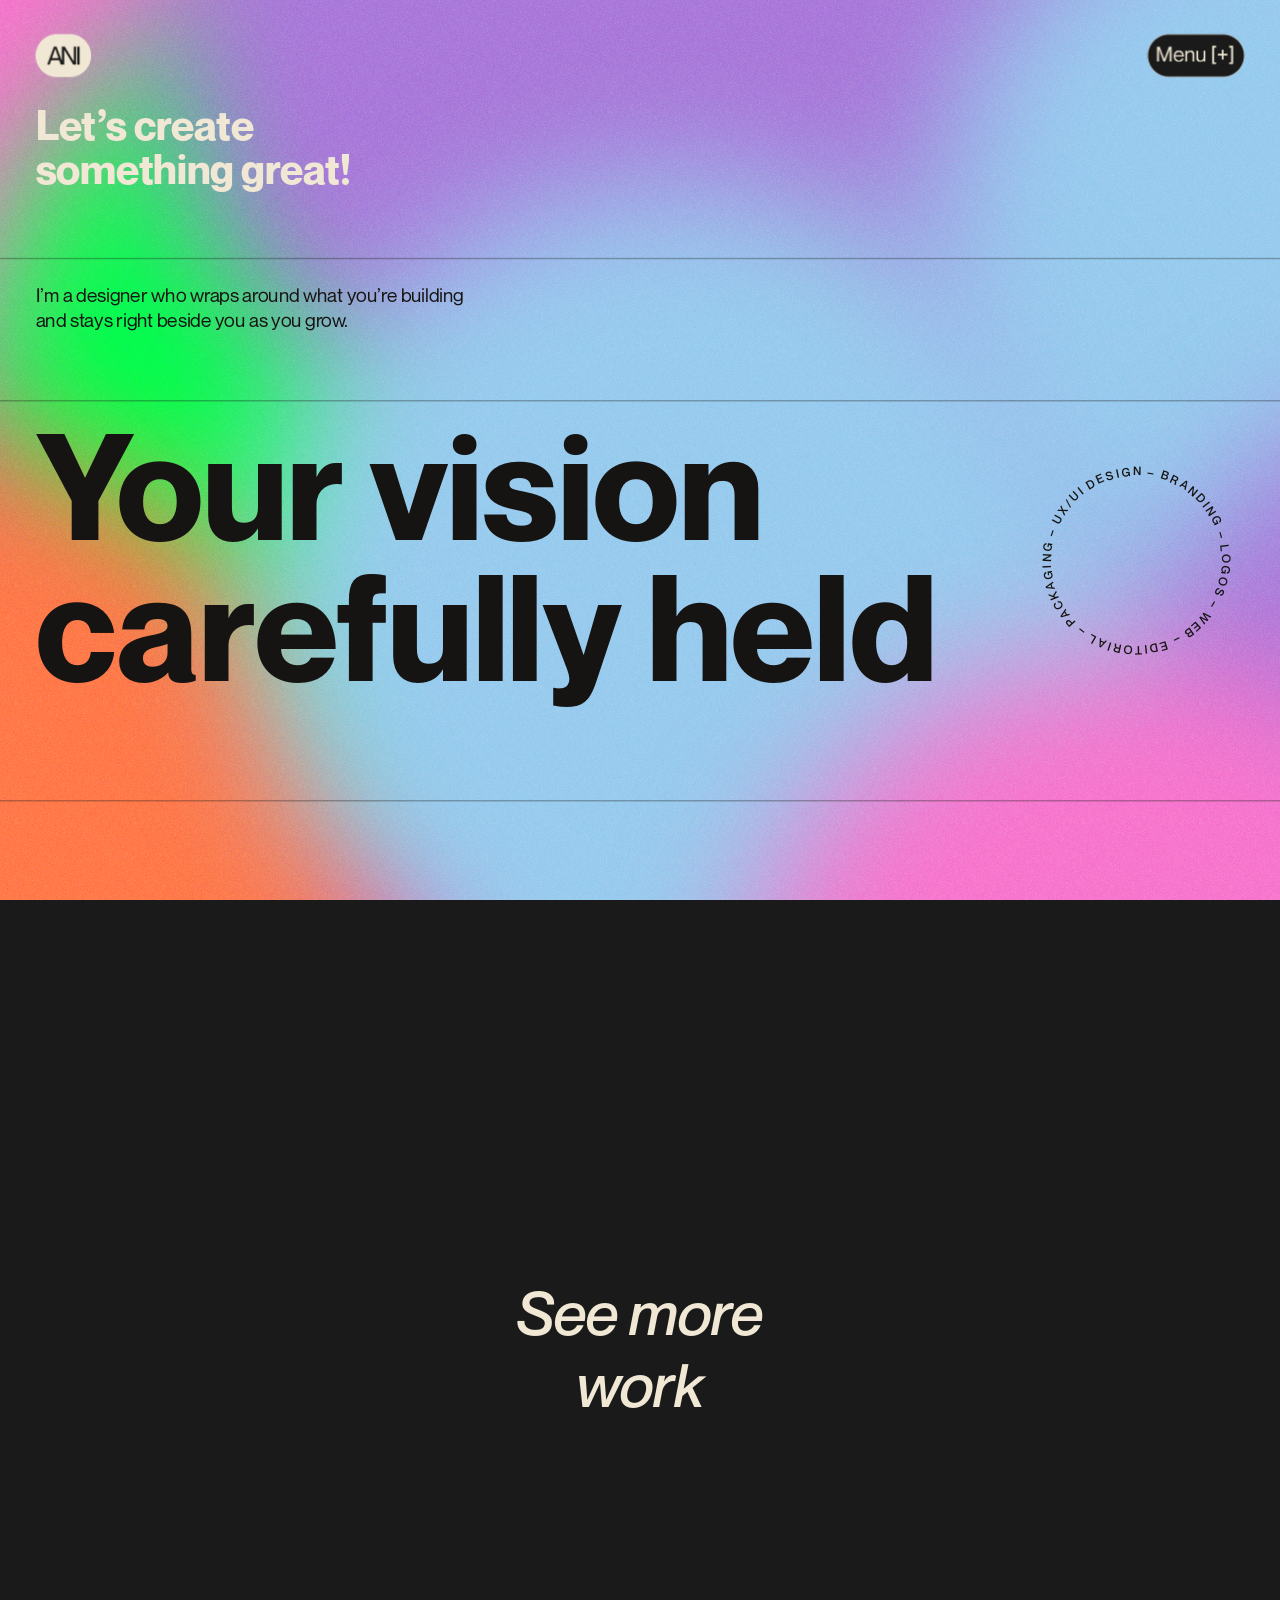
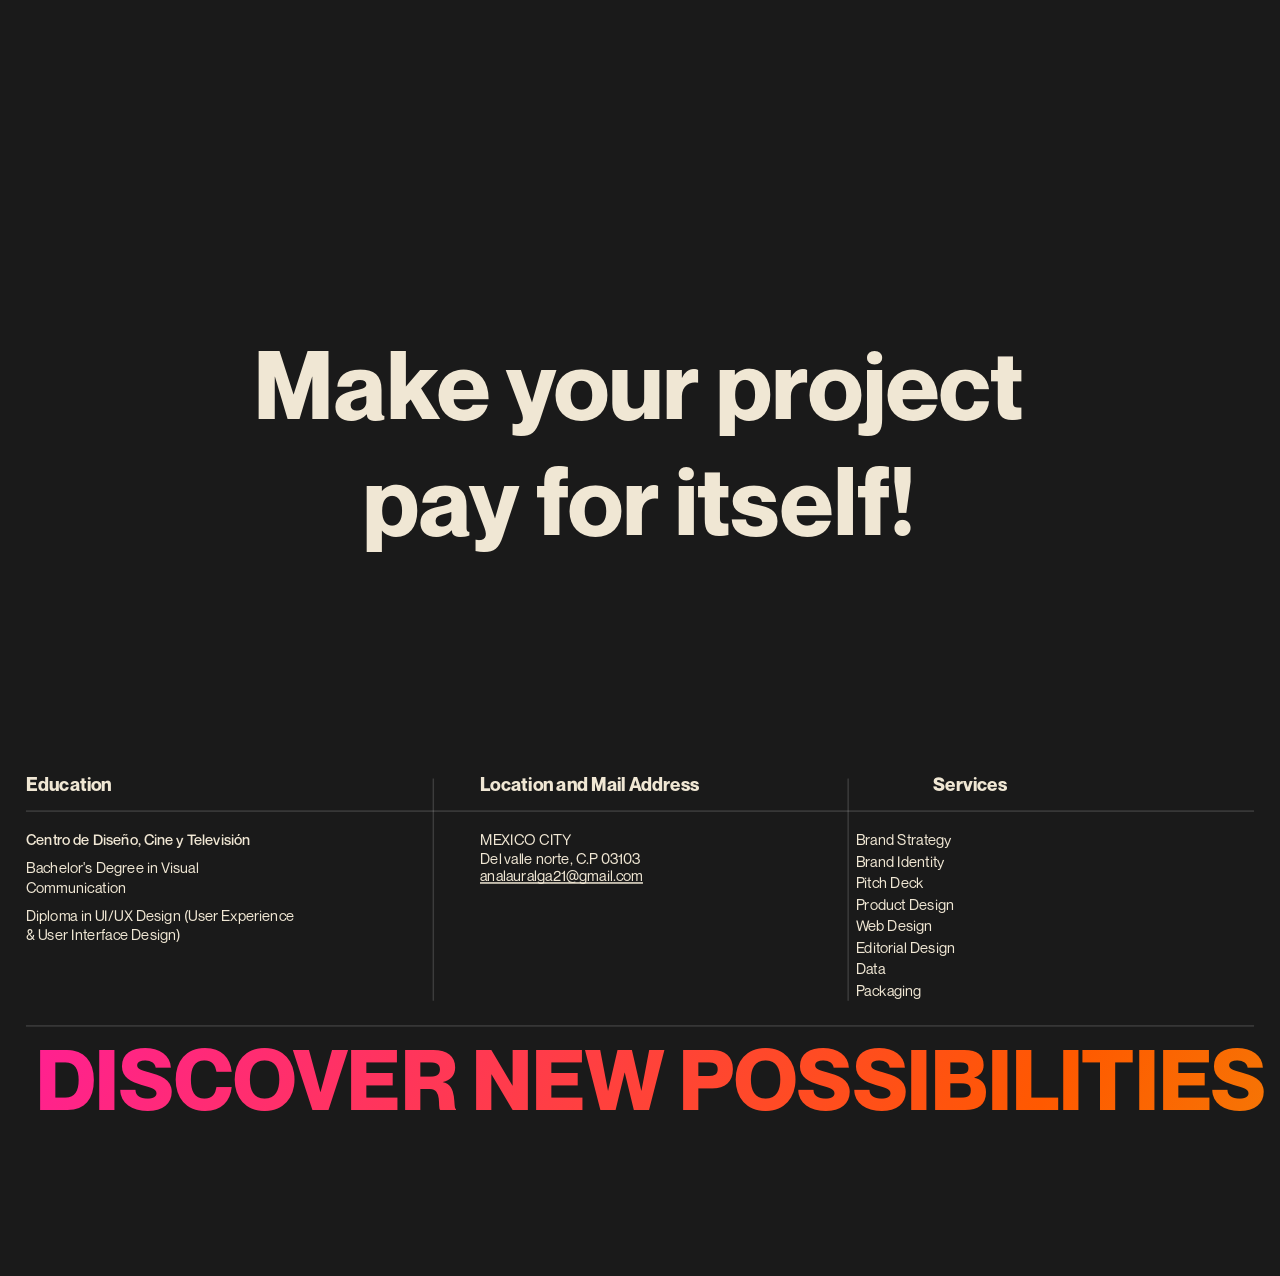
==== commit a1f87057: "Add files via upload" ====
--- a/index.html
+++ b/index.html
@@ -35,7 +35,7 @@
        markup/IDs as before — script.js's menu-toggle logic doesn't care
        where in the DOM the button lives. -->
   <div class="header-fixed">
-    <div class="stage" id="headerStage">
+    <div class="stage" id="headerStage" data-reflow>
       <header class="site-header">
         <a href="index.html" class="logo"><img src="images/header/ani-badge.png" alt="ani" class="logo-img"></a>
         <a href="#" class="menu-link" id="menuToggle" aria-haspopup="true" aria-expanded="false" aria-controls="menuOverlay"><img src="images/header/menu-badge.png" alt="Menu" class="menu-link-img"></a>
@@ -49,7 +49,7 @@
        .work-dark-zone right below rises up and covers it. See the
        comment on .hero-sticky-wrap in styles.css. -->
   <div class="hero-sticky-wrap">
-  <div class="stage" id="stageTop">
+  <div class="stage" id="stageTop" data-reflow>
 
     <!-- Hero background — organic, slowly drifting color-blob field
          (same technique/reference as your Figma Make link), sitting
@@ -88,7 +88,7 @@
 
     <hr class="hero-divider hero-divider-1">
 
-    <p class="hero-body" data-reveal>I&rsquo;m a designer who wraps around what you&rsquo;re building<br>and stays right beside you as you grow.</p>
+    <p class="hero-body" data-reveal>I&rsquo;m a designer who wraps around what you&rsquo;re building<br class="hero-body-break"> and stays right beside you as you grow.</p>
 
     <hr class="hero-divider hero-divider-2">
 
@@ -191,7 +191,7 @@
 
   <!-- ============ Lower half of Home: clients through footer ============ -->
   <div class="stage-frame">
-  <div class="stage" id="stageBottom">
+  <div class="stage" id="stageBottom" data-reflow>
 
     <!-- Clients -->
     <p class="clients-text" data-reveal>
@@ -277,7 +277,7 @@
     <div class="menu-backdrop-fill" id="menuBackdrop"></div>
     <div class="menu-reveal" id="menuReveal">
       <div class="menu-panel-fill"></div>
-      <div class="stage menu-stage">
+      <div class="stage menu-stage" data-reflow>
         <button type="button" class="menu-close" id="menuClose" aria-label="Cerrar menú">
           <svg viewBox="0 0 31 29" width="31" height="29" fill="none" aria-hidden="true">
             <line x1="2" y1="2" x2="29" y2="27" stroke="#f0e7d4" stroke-width="3.4" stroke-linecap="round"/>
--- a/styles.css
+++ b/styles.css
@@ -0,0 +1,3191 @@
+/* =========================================================
+   ani — portfolio (Home)
+   Ported from Figma. Design reference width: 1728px.
+   The whole page is built at that fixed width inside #stage,
+   then scaled down responsively via JS (see script.js) so
+   the layout stays pixel-accurate to the Figma file at any
+   screen size — the same idea as Figma's own "scale to fit"
+   preview.
+   ========================================================= */
+
+/* Neue Montreal — the site's single, only typeface, covering the full
+   weight/style range across all four --font-* stacks below. Eight
+   weight-RANGE faces (four upright, four italic) so any font-weight /
+   font-style combination used anywhere on the site picks the correct
+   static file automatically:
+     Light   100–325   (upright + italic)
+     Regular 326–450   (upright + italic)
+     Medium  451–650   (upright + italic)
+     Bold    651–900   (upright + italic) */
+@font-face {
+  font-family: 'Neue Montreal';
+  src: url('fonts/neuemontreal-light.otf') format('opentype');
+  font-weight: 100 325;
+  font-style: normal;
+  font-display: swap;
+}
+
+@font-face {
+  font-family: 'Neue Montreal';
+  src: url('fonts/neuemontreal-lightitalic.otf') format('opentype');
+  font-weight: 100 325;
+  font-style: italic;
+  font-display: swap;
+}
+
+@font-face {
+  font-family: 'Neue Montreal';
+  src: url('fonts/neuemontreal-regular.otf') format('opentype');
+  font-weight: 326 450;
+  font-style: normal;
+  font-display: swap;
+}
+
+@font-face {
+  font-family: 'Neue Montreal';
+  src: url('fonts/neuemontreal-italic.otf') format('opentype');
+  font-weight: 326 450;
+  font-style: italic;
+  font-display: swap;
+}
+
+@font-face {
+  font-family: 'Neue Montreal';
+  src: url('fonts/neuemontreal-medium.otf') format('opentype');
+  font-weight: 451 650;
+  font-style: normal;
+  font-display: swap;
+}
+
+@font-face {
+  font-family: 'Neue Montreal';
+  src: url('fonts/neuemontreal-mediumitalic.otf') format('opentype');
+  font-weight: 451 650;
+  font-style: italic;
+  font-display: swap;
+}
+
+@font-face {
+  font-family: 'Neue Montreal';
+  src: url('fonts/neuemontreal-bold.otf') format('opentype');
+  font-weight: 651 900;
+  font-style: normal;
+  font-display: swap;
+}
+
+@font-face {
+  font-family: 'Neue Montreal';
+  src: url('fonts/neuemontreal-bolditalic.otf') format('opentype');
+  font-weight: 651 900;
+  font-style: italic;
+  font-display: swap;
+}
+
+:root {
+  --bg: #ffffff;
+  --fg: #161412;
+  --fg-muted: rgba(22, 20, 18, 0.55);
+
+  /* Neue Montreal is the site's only typeface — every stack below
+     points at it, with Inter as a loading-fallback only. */
+  --font-display: 'Neue Montreal', 'Inter', sans-serif;      /* MENU */
+  --font-serif: 'Neue Montreal', 'Inter', sans-serif;         /* big headings, BOOK A CALL (italic) */
+  --font-body: 'Neue Montreal', 'Inter', sans-serif;          /* paragraphs, footer */
+  --font-hero: 'Neue Montreal', 'Inter', sans-serif;          /* Home hero composition */
+}
+
+* { box-sizing: border-box; }
+
+html, body {
+  margin: 0;
+  padding: 0;
+  background: var(--bg);
+  /* NOTE: no overflow-x:hidden here on purpose — it would make body a
+     scroll container and break position:sticky in .work-sticky below.
+     Each .stage already clips its own horizontal overflow individually. */
+}
+
+body {
+  /* Content shorter than the viewport (e.g. contact.html, which has no
+     footer and is intentionally compact) would otherwise leave a gap
+     below it where body's own background — not any page section's —
+     shows through. Harmless when that background is white-on-white,
+     but a real visible seam now that several pages are permanently
+     black: min-height keeps this element's own background painted
+     across the full viewport regardless of how tall its content is. */
+  min-height: 100vh;
+}
+
+/* Body-level dark-theme flip for pages that are permanently black outside
+   the Home hero (about/contact/gallery/proyects — see the matching
+   --bg/--fg overrides on each page's own #stage further down, which
+   this duplicates at the body level purely so body's own background,
+   above, resolves to black too instead of leaking the site's default
+   white in that min-height gap). */
+body.page-dark {
+  --bg: #1a1a1a;
+  --fg: #f0e7d4;
+  --fg-muted: rgba(240, 231, 212, 0.55);
+}
+
+a { color: inherit; text-decoration: none; }
+
+/* margin: 0 auto centers this fixed 1728px box horizontally once the
+   viewport is wider than that (fit()'s scale caps at 1, so nothing
+   shrinks to fill the extra width) — without it the stage just sat at
+   the left edge on any screen wider than 1728px, leaving a lopsided
+   block of empty space on the right (most visible once the footer's
+   full-width divider lines and marquee band made the imbalance
+   obvious). Layout width is always 1728 regardless of transform scale
+   (transforms don't affect layout), so on narrower screens — where the
+   scaled visual width already exactly fills the viewport by
+   construction — the auto margins simply resolve to 0 and nothing
+   changes there. */
+.stage {
+  position: relative;
+  width: 1728px;
+  margin: 0 auto;
+  background: var(--bg);
+  color: var(--fg);
+  transform-origin: top left;
+  font-family: var(--font-body);
+  overflow-x: hidden;
+}
+
+/* `transform: scale()` shrinks a .stage visually but NOT its layout
+   footprint (transform never affects layout, only paint) — so at any
+   scale below 1 (i.e. any viewport narrower than 1728px, which is most
+   screens), the page would keep reserving the .stage's full un-scaled
+   height, leaving a block of empty space below the visibly-shrunk
+   content equal to the difference. Each content .stage is wrapped in
+   one of these: script.js sets its height to the stage's real height
+   times the current scale, and overflow:hidden here means that
+   explicit (correct, scaled) height — not the stage's oversized native
+   layout box — is what the page actually reserves. Scoped to this
+   wrapper alone (not body/html) so it can't interfere with
+   position:sticky in .work-sticky on the Home page. */
+.stage-frame {
+  position: relative;
+  overflow: hidden;
+}
+
+/* Home's hero-only sticky/stacking scroll effect. Real position:sticky
+   shell for #stageTop (used in place of .stage-frame there specifically
+   — see the comment on #stageTop above and in index.html) so the hero
+   pins to the top of the viewport instead of just scrolling up and off.
+   Its own flow-height is exactly one viewport (100vh, no added spacer),
+   so as that much gets scrolled, .work-dark-zone right after it in the
+   DOM — given position:relative + a higher z-index (2 vs this
+   wrapper's 1) below — rises up through normal document flow and
+   progressively covers this wrapper. overflow:hidden keeps #stageTop's
+   own content clipped to that same one-viewport window while pinned,
+   matching .hero-bg (already sized to exactly one viewport by
+   script.js's fit()) so nothing here peeks out past the fold.
+
+   CSS position:sticky alone does NOT release this once fully covered —
+   its containing block is effectively the whole rest of the page (no
+   shorter wrapper bounds it), so left as position:sticky forever it
+   would stay pinned for the entire remaining scroll and bleed through
+   later sections wherever they don't out-rank z-index:1. script.js's
+   updateDarkSection() (in the circular-gallery IIFE) watches for the
+   exact same moment .work-dark-zone's top reaches the viewport top —
+   already used there to flip the header to white — and adds
+   .is-covered at that instant, switching this wrapper to
+   position:relative so it releases and scrolls away normally right
+   when it's fully hidden behind the now-opaque .work-dark-zone; it's
+   removed again on scrolling back up, re-engaging the sticky pin. */
+.hero-sticky-wrap {
+  position: sticky;
+  top: 0;
+  height: 100vh;
+  overflow: hidden;
+  z-index: 1;
+}
+
+.hero-sticky-wrap.is-covered {
+  position: relative;
+}
+
+/* Home is split into two scaled canvases (#stageTop / #stageBottom) with
+   the real-viewport pinned gallery (.work-scroll) in between — see the
+   comment in index.html for why. Heights match the Figma frame exactly:
+   stageTop ends right where the circle group begins (y=2184 in Figma);
+   stageBottom re-bases everything from "A few of my clients-" (y=3688)
+   downward, keeping the original ~253px gap after the circle. */
+#stageTop { height: 1220px; }
+
+/* Home's lower canvas stays permanently black too (see .work-dark-zone
+   above) — same ID-scoped --bg/--fg flip technique as #galleryStage
+   elsewhere in this file: the shared footer/clients/CTA elements are
+   already built off these two variables, so redeclaring them here is
+   enough to flip this whole stage to white-on-black with no per-element
+   overrides needed. --fg-muted also gets a matching light variant since
+   the site-wide default is tuned for dark text on a light background. */
+#stageBottom {
+  --bg: #1a1a1a;
+  --fg: #f0e7d4;
+  --fg-muted: rgba(240, 231, 212, 0.55);
+  background: var(--bg);
+  color: var(--fg);
+  height: 2128px; /* -140px, matching .site-footer's top (1589->1449) on
+    Home so the bottom-of-page padding below the footer stays the same. */
+}
+
+/* ---------- organic blob background system ----------
+   Shared technique behind the Hero background, the Services/About card
+   backgrounds, and the menu hover effect: several fully circular
+   (border-radius: 9999px), heavily blurred, solid-color <span>s
+   ("blobs") absolutely positioned inside a .blob-field, each looping
+   through one of 6 shared keyframe variants forever. No mix-blend-mode
+   on the blobs themselves — the organic, "alive" feel comes purely from
+   heavy blur + overlapping motion, same as the Figma Make hero
+   reference you shared. Every keyframe animates `transform: translate()
+   scale()` only, and translate() percentages are relative to each
+   blob's OWN box — so the exact same 6 keyframes drive tiny card-scale
+   blobs and big hero-scale blobs alike; only width/height/position/
+   duration change per instance. Colors throughout draw from your
+   established 6-swatch palette (bubble gum / chartreuse / hot pink /
+   olive / poppy / sky) for site-wide cohesion.
+
+   The 6 keyframes below (zj-a..zj-f) are a LITERAL, value-for-value
+   copy of the ones in your Figma Make reference's own src/index.css
+   (fetched directly from the file, not re-derived) — same names, same
+   waypoints, same translate/scale numbers, nothing smoothed out or
+   toned down. Your earlier version of this had its own approximated
+   motion curves with a much smaller range (±20%, scale 0.9–1.15), which
+   is why the drift read as barely-there next to the reference's actual
+   ±30–60% translate / up to 1.4 scale swings — this fixes that. */
+.blob-field {
+  position: absolute;
+  inset: 0;
+  overflow: hidden;
+  pointer-events: none;
+}
+
+.blob {
+  position: absolute;
+  border-radius: 9999px;
+  will-change: transform;
+}
+
+@keyframes zj-a {
+  0%   { transform: translate(0, 0) scale(1.1); }
+  25%  { transform: translate(60%, 40%) scale(1.4); }
+  50%  { transform: translate(30%, -30%) scale(1.15); }
+  75%  { transform: translate(-40%, 20%) scale(1.35); }
+  100% { transform: translate(0, 0) scale(1.1); }
+}
+@keyframes zj-b {
+  0%   { transform: translate(0, 0) scale(1.2); }
+  25%  { transform: translate(-50%, 30%) scale(1.05); }
+  50%  { transform: translate(40%, 50%) scale(1.4); }
+  75%  { transform: translate(50%, -20%) scale(1.2); }
+  100% { transform: translate(0, 0) scale(1.2); }
+}
+@keyframes zj-c {
+  0%   { transform: translate(0, 0) scale(1.3); }
+  33%  { transform: translate(50%, -40%) scale(1.1); }
+  66%  { transform: translate(-45%, 30%) scale(1.4); }
+  100% { transform: translate(0, 0) scale(1.3); }
+}
+@keyframes zj-d {
+  0%   { transform: translate(0, 0) scale(1.15); }
+  33%  { transform: translate(-30%, -40%) scale(1.4); }
+  66%  { transform: translate(40%, 35%) scale(1.2); }
+  100% { transform: translate(0, 0) scale(1.15); }
+}
+@keyframes zj-e {
+  0%   { transform: translate(0, 0) scale(1.25); }
+  50%  { transform: translate(55%, -35%) scale(1.4); }
+  100% { transform: translate(0, 0) scale(1.25); }
+}
+@keyframes zj-f {
+  0%   { transform: translate(0, 0) scale(1.1); }
+  50%  { transform: translate(-55%, 45%) scale(1.35); }
+  100% { transform: translate(0, 0) scale(1.1); }
+}
+
+/* Motion-sensitive visitors get the field frozen on its resting frame
+   instead of animated — still colorful, just still. */
+@media (prefers-reduced-motion: reduce) {
+  .blob { animation: none !important; }
+}
+
+/* ---------- hero ---------- */
+/* Re-introduced as a live, organic background per your note — same
+   family of technique as the old removed gradient, but built from the
+   shared .blob-field system above instead of a bespoke one-off: 6 soft,
+   heavily blurred color blobs drifting slowly behind the heading, plus
+   a faint grain layer for texture. No JS/pointer interaction this time
+   (kept deliberately calmer/subtler than before) — pure CSS. Sits at
+   the same 0-1115px box the hero heading occupies, as the very first
+   child of #stageTop so it paints behind the heading/intro/button
+   (which stay at their own explicit z-index / DOM order, untouched). */
+.hero-bg {
+  position: absolute;
+  left: 0;
+  top: 0;
+  width: 100%;
+  /* Height is set in JS (see the fit() IIFE at the top of script.js),
+     per your note that the background should end exactly at the fold
+     — the bottom of the viewport before any scroll — not run the full
+     length of the hero content below it. This 1220px is only the
+     fallback for the instant before that script runs. */
+  height: 1220px;
+  overflow: hidden;
+  pointer-events: none;
+  background: #ff1e96;
+}
+
+/* Motion, sizing, positions, and keyframes are still a literal port of
+   the Figma Make reference's BLOBS array (App.tsx) — same x/y/size/
+   keyframe/duration per blob, same blur-[90px], same fully opaque
+   blobs (opacity: 1). Colors rebalanced per your latest note (more
+   purple, less yellow overall): lavender now the dominant accent (4
+   instances, up from 1), the bright yellow swatch dropped entirely, and
+   chartreuse — kept as a nod to the "verde claro" you asked to keep
+   last round — pared back to a single instance instead of 3, so it
+   reads as an occasional accent rather than a dominant yellow-green.
+   Sky blue stays untouched. Sizes convert the reference's vw units to
+   px off this hero's own 1728px-wide box (e.g. 70vw → 0.70 × 1728 ≈
+   1210px). */
+.hero-blob-field .blob {
+  filter: blur(90px);
+  opacity: 1;
+}
+
+.hero-blob-1  { left: -15%; top: -15%; width: 1210px; height: 1210px; background: #f66bc8; animation: zj-a 9s  ease-in-out infinite; } /* pink */
+.hero-blob-2  { left: 50%;  top: -20%; width: 1296px; height: 1296px; background: #a26ed6; animation: zj-b 11s ease-in-out infinite; } /* lavender */
+.hero-blob-3  { left: 15%;  top: 15%;  width: 1123px; height: 1123px; background: #00ff40; animation: zj-c 8s  ease-in-out infinite; } /* green */
+.hero-blob-4  { left: 55%;  top: 35%;  width: 1175px; height: 1175px; background: #a26ed6; animation: zj-d 12s ease-in-out infinite; } /* lavender */
+.hero-blob-5  { left: -10%; top: 50%;  width: 1210px; height: 1210px; background: #ff6e3e; animation: zj-e 10s ease-in-out infinite; } /* orange */
+.hero-blob-6  { left: 40%;  top: 55%;  width: 1244px; height: 1244px; background: #8fc6ec; animation: zj-f 13s ease-in-out infinite; } /* sky — kept */
+.hero-blob-7  { left: 25%;  top: -10%; width: 1071px; height: 1071px; background: #a26ed6; animation: zj-c 9s  ease-in-out infinite; } /* lavender */
+.hero-blob-8  { left: 65%;  top: 5%;   width: 1106px; height: 1106px; background: #8fc6ec; animation: zj-a 11s ease-in-out infinite; } /* sky — kept */
+.hero-blob-9  { left: 75%;  top: 45%;  width: 1071px; height: 1071px; background: #a26ed6; animation: zj-b 8s  ease-in-out infinite; } /* lavender */
+.hero-blob-10 { left: 30%;  top: 30%;  width: 1140px; height: 1140px; background: #8fc6ec; animation: zj-e 12s ease-in-out infinite; } /* sky — kept */
+.hero-blob-11 { left: -15%; top: 20%;  width: 600px; height: 600px; background: #d4da16; animation: zj-d 7s  ease-in-out infinite; } /* chartreuse — reduced to 1 instance and shrunk so it reads as a small accent, not a dominant wash */
+.hero-blob-12 { left: 55%;  top: 65%;  width: 1071px; height: 1071px; background: #f66bc8; animation: zj-f 13s ease-in-out infinite; } /* pink */
+
+/* Mouse parallax on the whole blob field — see the JS comment in
+   script.js for the safety-margin math behind the 15% cap. `inset:
+   -25%` oversizes the field to 150% of the hero box; transform is
+   written by script.js on `mousemove` (rAF-throttled, fine-pointer
+   only — touch keeps the blobs' own auto motion with the field resting
+   at its centered default), and this transition is what gives the
+   follow its soft 250ms ease-out catch-up instead of snapping straight
+   to the cursor. */
+.hero-blob-field {
+  inset: -25%;
+  transition: transform 250ms ease-out;
+}
+
+@media (prefers-reduced-motion: reduce) {
+  .hero-blob-field { transition: none; }
+}
+
+/* Grain — opacity and turbulence detail both raised past the
+   reference's own values per your note ("más ruido"): 0.5 → 0.85
+   opacity, baseFrequency 0.85 → 1.1 and numOctaves 2 → 3 for a finer,
+   denser speckle instead of the softer/coarser original. */
+.hero-bg-grain {
+  position: absolute;
+  inset: 0;
+  pointer-events: none;
+  opacity: 0.85;
+  mix-blend-mode: soft-light;
+  background-image: url("data:image/svg+xml,%3Csvg xmlns='http://www.w3.org/2000/svg' width='160' height='160'%3E%3Cfilter id='n'%3E%3CfeTurbulence type='fractalNoise' baseFrequency='1.1' numOctaves='3' stitchTiles='stitch'/%3E%3C/filter%3E%3Crect width='100%25' height='100%25' filter='url(%23n)'/%3E%3C/svg%3E");
+}
+
+/* ---------- header ---------- */
+.site-header {
+  position: absolute;
+  top: 0;
+  left: 0;
+  width: 100%;
+  z-index: 3;
+}
+
+/* Fixed header — stays on screen while the page scrolls, instead of
+   scrolling away with the rest of the content. It lives OUTSIDE every
+   page's own scaled .stage on purpose: that .stage gets a CSS
+   `transform` from script.js's fit(), and a transform on an ancestor
+   turns `position: fixed` descendants into something that behaves like
+   `position: absolute` relative to that ancestor instead of the real
+   viewport (a CSS spec quirk) — so a fixed header nested inside .stage
+   would just scroll away exactly like before. Instead this is a second,
+   otherwise-empty .stage (same 1728px reference width, so it already
+   gets picked up and scaled by the exact same fit() loop as every other
+   .stage) sitting inside its own real position:fixed wrapper — same
+   trick already used for the menu overlay's own mini .stage. Because
+   this element's only children are position:absolute (the logo + menu
+   link), it naturally collapses to zero height, so it never blocks
+   clicks on the page underneath it. */
+.header-fixed {
+  position: fixed;
+  top: 0;
+  left: 0;
+  width: 100%;
+  z-index: 40;
+}
+
+/* This header's own .stage has no normal-flow content (only the
+   absolutely-positioned logo/menu link), so it naturally collapses to
+   0 height — that's fine on its own, but `.stage`'s `overflow-x:
+   hidden` then forces `overflow-y` to compute as `auto` instead of
+   `visible` per the CSS spec's mixed-overflow rule, which clips the
+   header content right off (invisible AND unclickable) against that
+   0px-tall box. Every other `.stage` avoids this because it always has
+   real height from its page content; this is the one instance that
+   needs overflow reset back to fully visible. */
+.header-fixed .stage { overflow: visible; }
+
+/* Gallery is the one page with a light theme (--bg/--fg flipped to
+   white/near-black on #galleryStage, see below) — since the fixed
+   header now lives outside that stage, it can't inherit the flip
+   through the DOM, so gallery.html adds this modifier class to its
+   .header-fixed to get dark logo/menu text on its white background. */
+.header-fixed-light { --fg: #161412; }
+
+/* Home only: while the "See more work" circle section (.work-dark-zone,
+   further down) is on screen its background goes black (see
+   .work-dark-zone.is-dark) — script.js toggles this matching modifier
+   on the header at the same time, so the logo/menu text flips to white
+   instead of disappearing against it. .logo/.menu-link already
+   transition their `color`, so this reads as a crossfade, not a snap. */
+.header-fixed.is-on-dark { --fg: #f0e7d4; }
+
+/* Logo + menu link are now the two pill-badge images you provided
+   (fixed cream-on-#1a1a1a / #1a1a1a-on-cream artwork, not theme-aware
+   text), so .header-fixed-light/.header-fixed.is-on-dark's --fg swap
+   above no longer does anything for these two elements specifically —
+   left in place since other things may still read --fg, and it's
+   harmless either way. Badge height fixed at 58px; width follows each
+   PNG's own aspect ratio via `height: auto` on the <img>, and the
+   images are exported at 3x that display size for retina screens.
+   Right edge of the menu badge lines up with 1728 − 48 = 1680px, the
+   same 48px margin the logo badge sits at on the left. */
+.logo {
+  position: absolute;
+  left: 48px;
+  top: 46px;
+}
+
+.logo-img {
+  display: block;
+  height: 58px;
+  width: auto;
+}
+
+.menu-link {
+  position: absolute;
+  left: 1549px;
+  top: 46px;
+  cursor: pointer;
+}
+
+/* Invisible tap-area padding, mobile only in effect. Both badges render
+   at a fixed 58px-tall stage-space box, so once the whole .stage is
+   scaled down for a phone-width viewport (see fit() in script.js) they
+   shrink well under a comfortable touch target — down to ~13px tall at
+   iPhone widths. --stage-scale (also set by fit()) is the same live
+   scale factor as the .stage transform, so this works out exactly how
+   much stage-space padding is needed to bring the real, on-screen
+   target back up to ~44px, and adds it as an invisible ::after — never
+   shrinks it (min(0px, …) below), so desktop (scale 1, already well
+   over 44px) is completely unaffected. */
+.logo::after,
+.menu-link::after {
+  content: '';
+  position: absolute;
+  inset: min(0px, calc((58px - 44px / var(--stage-scale, 1)) / 2));
+}
+
+.menu-link-img {
+  display: block;
+  height: 58px;
+  width: auto;
+}
+
+/* ---------- hero heading ---------- */
+/* Smaller and every line/word at the same point size (no more oversized
+   "companies") so the block reads as one even, balanced mass instead of
+   being bottom-heavy — that even weight is what actually makes it read
+   as centered, not just the flexbox math. */
+
+/* ==========================================================
+   Hero — 2026 restructure (your reference image + Neue Montreal)
+   ==========================================================
+   Replaces the old centered "The design partner..." heading + intro
+   paragraph with a top-aligned, left-margin composition matching your
+   mockup: kicker heading -> divider -> body line -> divider -> giant
+   heading (with the rotating circular badge) -> divider. hero-bg /
+   hero-blob-field / hero-bg-grain / the mouse-parallax script are all
+   untouched, per your note — only what sits on top of them changes.
+   Book a call + the logo band keep their exact old styling, just moved
+   further down (see their rules below) so they read as a continuation
+   of this new block instead of overlapping it.
+
+   Every position below is measured directly off your reference PNG
+   (7171px wide) and converted to this site's 1728px canvas with a
+   single scale factor (1728/7171 ≈ 0.241), same left margin (120px)
+   and content width (1488px) already used for gallery/services/skills
+   elsewhere on the site — your mockup's own ~24px edge margin reads as
+   a tool artifact, not a deliberate choice, so it's not reproduced
+   literally. Text color stays var(--fg) (near-black) rather than the
+   mockup's white-on-blue: the existing hero-blob-field mixes several
+   hues (bubble gum, chartreuse, hot pink, olive, sky, poppy) instead of
+   one smooth gradient, and var(--fg) is what the rest of this exact
+   background already uses for legible contrast against all of them. */
+
+/* Kicker — small and white per your note; bumped up a touch from the
+   first pass (48px) since it read a little too quiet. Nudged closer to
+   the header per your later note (was top:220px). */
+.hero-kicker {
+  position: absolute;
+  left: 48px;
+  top: 140px;
+  width: 1488px;
+  margin: 0;
+  font-family: var(--font-hero);
+  font-weight: 700;
+  font-size: 56px;
+  line-height: 1.05;
+  color: #f0e7d4;
+}
+
+/* Full-bleed edge to edge, per your note — only the text blocks keep
+   the 120px margin now, the rules themselves run the full 1728px
+   canvas width. */
+.hero-divider {
+  position: absolute;
+  left: 0;
+  width: 100%;
+  height: 2px;
+  background: rgba(22, 20, 18, 0.3);
+  margin: 0;
+  padding: 0;
+  border: none;
+}
+
+.hero-divider-1 { top: 348px; }
+.hero-divider-2 { top: 540px; }
+.hero-divider-3 { top: 1080px; }
+
+.hero-body {
+  position: absolute;
+  left: 48px;
+  top: 382px;
+  width: 680px;
+  margin: 0;
+  font-family: var(--font-hero);
+  font-weight: 400;
+  font-size: 26px;
+  line-height: 1.3;
+  color: var(--fg);
+}
+
+/* "Your vision / carefully held" — the reference's dominant element,
+   sized well past the old 124px hero heading (measured cap-height off
+   the PNG comes out to roughly 200px at this canvas width). Width caps
+   at 1488px (the shared content width) but the text itself never gets
+   close to wrapping unexpectedly since the line break is explicit. */
+.hero-giant {
+  position: absolute;
+  left: 48px;
+  top: 560px;
+  width: 1488px;
+  margin: 0;
+  font-family: var(--font-hero);
+  font-weight: 700;
+  font-size: 200px;
+  line-height: 0.95;
+  color: var(--fg);
+}
+
+/* Rotating circular text badge — sits to the right of "carefully
+   held", vertically straddling the gap between the giant heading's two
+   lines (matches the reference). Diameter/center measured off the PNG;
+   spins slowly and constantly per your note, just for subtle motion —
+   not tied to scroll or hover like the rest of the hero. */
+.hero-circle-badge {
+  position: absolute;
+  left: 1398px;
+  top: 621px;
+  width: 272px;
+  height: 272px;
+  pointer-events: none;
+}
+
+.hero-circle-badge svg {
+  width: 100%;
+  height: 100%;
+  animation: hero-circle-spin 24s linear infinite;
+}
+
+.hero-circle-badge text {
+  font-family: var(--font-hero);
+  font-weight: 500;
+  font-size: 16px;
+  letter-spacing: 3px;
+  fill: var(--fg);
+}
+
+@keyframes hero-circle-spin {
+  from { transform: rotate(0deg); }
+  to   { transform: rotate(360deg); }
+}
+
+@media (prefers-reduced-motion: reduce) {
+  .hero-circle-badge svg { animation: none; }
+}
+
+/* ---------- circular thumbnail gallery: pinned scroll section ---------- */
+/* Wraps .work-scroll + .work-tail-spacer. Background lives here (not on
+   .work-scroll) precisely so it can stay black across BOTH: extending
+   .work-scroll's own height doesn't buy any breathing room after the
+   cards — a position:sticky element's travel range always ends flush
+   with its containing block's bottom edge, no matter how tall that
+   block is, so the white cut always landed exactly where the cards
+   finished either way. The tail spacer is real, ordinary (non-sticky)
+   height added AFTER .work-scroll instead — genuine extra scroll
+   distance the sticky math never touches — and coloring the shared
+   wrapper black keeps that stretch dark too, instead of it snapping
+   white the instant .work-scroll's own box ends and then going black
+   again for the spacer (which is what independently coloring each of
+   them would do). Background is now permanently black — once you
+   scroll past the hero, the rest of the Home page (this zone, its
+   tail spacer, and everything in #stageBottom below) stays black for
+   good, per your note that you don't want the background changing
+   color again. script.js still flips .header-fixed.is-on-dark the
+   first time this section reaches the top of the viewport, and now
+   leaves it flipped for the rest of the page (see updateDarkSection
+   in script.js). */
+.work-dark-zone {
+  background: #1a1a1a;
+  position: relative;
+  z-index: 2;
+}
+
+/* Real extra scroll distance after the pinned cards, purely so the
+   black background (see .work-dark-zone above) has room to breathe
+   before fading to white — per your note that it felt too "pegado"
+   (cramped) against the cards without it. No content of its own. */
+.work-tail-spacer {
+  height: 20vh;
+}
+
+/* Literal port of the reference prototype's structure and constants:
+   .work-scroll (380vh track) > .work-sticky (position: sticky, 100vh,
+   flex-centered, overflow hidden) > .circle-wrap, sized exactly
+   (RADIUS + CARD_SIZE) * 2 = (340 + 218) * 2 = 1116px, same as the
+   source's `circleRef` div. Runs at real viewport scale, NOT inside the
+   1728 scale-to-fit stage, because position:sticky needs that (and the
+   source itself doesn't scale either).
+   Only intentional difference from the source: background is your own
+   site white at rest, not the demo's #f5f4f0 — and per your note, it
+   now crossfades to black for the whole time this section (plus its
+   trailing .work-tail-spacer — see .work-dark-zone below) is on screen,
+   back to white once you've fully scrolled past both. .work-scroll
+   itself stays transparent so the wrapper's color shows through it. */
+.work-scroll {
+  position: relative;
+  height: 380vh; /* same track length as the reference (380vh) */
+}
+
+.work-sticky {
+  position: sticky;
+  top: 0;
+  height: 100vh;
+  display: flex;
+  align-items: center;
+  justify-content: center;
+  overflow: hidden;
+}
+
+.work-cluster {
+  display: block;
+  cursor: pointer;
+}
+
+.circle-wrap {
+  position: relative;
+  width: 1116px;  /* (RADIUS 340 + CARD_SIZE 218) * 2, same as source */
+  height: 1116px;
+}
+
+.work-cluster-text {
+  position: absolute;
+  left: 50%;
+  top: 50%;
+  transform: translate(-50%, -50%);
+  text-align: center;
+  font-family: var(--font-serif);
+  font-style: italic;
+  font-weight: 500;
+  font-size: 60px;
+  line-height: 1.193;
+  color: #f0e7d4; /* .work-dark-zone is permanently dark now */
+  z-index: 2;
+  pointer-events: none;
+}
+
+/* Each card is positioned at the circle's center, then translated out to
+   its (cx, cy) offset — exactly like the source's translate(calc(-50%
+   + cx px), calc(-50% + cy px)). cx/cy/rot come from data-* attributes
+   (same RADIUS=340 / 36°-apart circle math as App.tsx) and are applied
+   by script.js. */
+.card-wrap {
+  position: absolute;
+  left: 50%;
+  top: 50%;
+  width: 218px;  /* CARD_SIZE, same as source */
+  height: 218px;
+  transform: translate(-50%, -50%);
+}
+
+/* Reveal layer: scattered (not yet scrolled to) -> assembled position.
+   script.js sets --tx/--ty/--rot and toggles .is-revealed per card on
+   every scroll tick, plus a per-card transition-delay while revealing. */
+.card-reveal {
+  width: 100%;
+  height: 100%;
+  transform: translate(var(--tx, 0px), var(--ty, 0px)) rotate(var(--rot, 0deg));
+  opacity: 0;
+  transition: opacity 0.65s ease-out, transform 0.9s cubic-bezier(0.22, 1, 0.36, 1);
+  will-change: transform, opacity;
+}
+
+.card-reveal.is-revealed { opacity: 1; }
+
+/* Breathing layer: continuous subtle scale pulse, set directly via
+   requestAnimationFrame in script.js once every card is assembled. */
+.card-breathe {
+  width: 100%;
+  height: 100%;
+  will-change: transform;
+}
+
+.card {
+  width: 100%;
+  height: 100%;
+  border-radius: 28px;
+  overflow: hidden;
+  display: flex;
+  align-items: center;
+  justify-content: center;
+  box-shadow: 0 8px 32px rgba(0, 0, 0, 0.18);
+  background: #fff;
+}
+
+/* Real project photos now fill each card (see the thumb-cN colors
+   below, kept only as a fallback behind the image while it loads). */
+.card img {
+  display: block;
+  width: 100%;
+  height: 100%;
+  object-fit: cover;
+}
+
+/* Each card-wrap carries its own rotation (data-rot, applied to
+   .card-reveal — see script.js) so the cards fan out into the circle
+   at different angles; that's the intended "scattered" layout and
+   isn't touched here. But since the photo is centered plainly inside
+   with no counter-rotation, it inherits that same tilt — fine for a
+   few (Astro/Shelter/Señor Mongo read OK at their angle), but it makes
+   text-heavy logos (Mordisko, Garabatos, Raina Kattelson, Effecty,
+   Aromandia, Cinco, Tom Kubik) look sideways/upside down.
+   First pass here cancelled each card's rotation exactly, which forced
+   a heavy scale() on top to avoid empty corners — that read as an
+   unnaturally tight, zoomed-in crop. This instead nudges the image back
+   by only the NEAREST quarter turn (90/180deg), the same kind of fix
+   you'd make to a photo that got saved sideways — no scale/zoom needed
+   at all, since a square rotated by an exact quarter turn still covers
+   its square card perfectly. Whatever's left over reads as a small,
+   natural tilt, same spirit as Astro/Shelter/Señor Mongo's own angle —
+   not perfectly level, just no longer sideways or upside down. Card
+   position/order/animation untouched, only the <img> rotates. */
+.thumb-c1 img { transform: rotate(90deg); }
+.thumb-c2 img { transform: rotate(-90deg); }
+.thumb-c3 img { transform: rotate(180deg); }
+.thumb-c5 img { transform: rotate(90deg); }
+.thumb-c7 img { transform: rotate(-90deg); }
+.thumb-c9 img { transform: rotate(-90deg); }
+.thumb-c10 img { transform: rotate(-180deg); }
+
+@media (prefers-reduced-motion: reduce) {
+  .work-scroll { height: auto; }
+  .work-sticky { position: relative; height: auto; padding: 120px 0; }
+  .card-reveal {
+    transition: opacity 0.4s ease-out;
+    opacity: 1 !important;
+    transform: translate(0, 0) rotate(var(--rot, 0deg)) !important;
+  }
+}
+
+.thumb-label {
+  font-family: var(--font-body);
+  font-size: 14px;
+  font-weight: 600;
+  color: rgba(0, 0, 0, 0.35);
+  text-transform: uppercase;
+  letter-spacing: 1px;
+}
+
+/* Placeholder colors — swap these divs for real project photos
+   (see the delivery message for how to send the exported images). */
+.thumb-c1 { background: #e7c66b; }
+.thumb-c2 { background: #d9d3c1; }
+.thumb-c3 { background: #b7cfe0; }
+.thumb-c4 { background: #c8b6a6; }
+.thumb-c5 { background: #d6455b; }
+.thumb-c6 { background: #1c1c1c; }
+.thumb-c7 { background: #e7e7e7; }
+.thumb-c8 { background: #275c3b; }
+.thumb-c9 { background: #a3a08f; }
+.thumb-c10 { background: #6b3f2a; }
+
+/* ---------- clients ---------- */
+.clients-text {
+  position: absolute;
+  left: 214px;
+  top: 253px;
+  width: 1261px;
+  margin: 0;
+  font-family: var(--font-serif);
+  font-weight: 700;
+  font-size: 40px;
+  color: var(--fg);
+}
+
+.clients-list {
+  font-family: var(--font-serif);
+  font-weight: 500;
+  font-size: 70px;
+  line-height: 1.15;
+}
+
+/* ---------- CTA heading ---------- */
+.cta-heading {
+  position: absolute;
+  left: 862.5px;
+  top: 846px;
+  transform: translateX(-50%);
+  width: 1303px;
+  margin: 0;
+  text-align: center;
+  font-family: var(--font-serif);
+  font-weight: 900;
+  font-size: 128px;
+  line-height: 1.22;
+  color: var(--fg);
+}
+
+/* ---------- footer ---------- */
+/* Ported from the new Figma footer frame (nodeId 2071:2, file
+   BZcg13wvaHaXZk0llhGiHX): three labeled columns — Education / Location
+   and Mail Address / Services — separated by hairline dividers, a
+   full-width rule underneath, and a giant looping "DISCOVER NEW
+   POSSIBILITIES" marquee band below that (see .footer-marquee further
+   down). Same 1728px-wide local-coordinate convention as every other
+   absolutely-positioned block on the site: .site-footer is just a
+   positioning anchor (its own top is set per-page elsewhere), every
+   child below is absolute within it. Figma's own y-values for this
+   frame start at 55 (the column headers) — every offset below is that
+   Figma value minus 55, so local top:0 lines up with the headers.
+   (Figma's header literally reads "Location and Mail adress" — fixed
+   the missing "d" here since that's user-facing copy, not a visual
+   detail.)
+   left:0/width:1728 spans the FULL stage, edge to edge — every child
+   below is positioned at its real Figma-absolute x (35, 648, 1155,
+   1260...), which already assumes a left:0 origin. The old footer's
+   left:165/width:1419 box was still sitting here from before this
+   redesign; leaving it in place silently shifted every child 165px
+   right of its real Figma position AND clipped the full-width marquee
+   and closing rule past the stage's own right edge (both were sized to
+   1728 assuming they'd start flush at the stage edge).
+   top:1589 is this rule's own default — every page except Home
+   overrides it below (#aboutStage/#proyectsStageBottom/#galleryStage
+   .site-footer, plus project.html's own JS reflow); Home has no
+   override so it's the one page actually using this value, tightened
+   to 1449px per your note that the CTA-to-footer gap read too loose
+   (#stageBottom's own height shrank by the same 140px right below, to
+   keep the same breathing room after the footer). */
+.site-footer {
+  position: absolute;
+  left: 0;
+  top: 1449px;
+  width: 1728px;
+  height: 496px;
+}
+
+.footer-col-title {
+  position: absolute;
+  top: 0;
+  margin: 0;
+  font-family: var(--font-body);
+  font-weight: 700;
+  font-size: 25px;
+}
+.footer-col-title-education { left: 35px; }
+.footer-col-title-location { left: 648px; }
+.footer-col-title-services { left: 1260px; font-weight: 800; }
+
+/* Hairline dividers: one rule under the header row, two verticals
+   splitting the three columns, one full-width rule closing the grid
+   off before the marquee. Figma exports these as oddly-rotated vector
+   bounding boxes (a rendering artifact of near-90deg rotated strokes);
+   plain 2px lines at the same positions are visually identical (bumped
+   up from 1px per your note that they read a bit thin). The verticals
+   run a bit past the Services list's own bottom, and the closing rule
+   sits further below that again — extra breathing room per your note
+   that "Packaging" and the rule below it were sitting too close. */
+.footer-divider-h {
+  position: absolute;
+  left: 35px;
+  top: 50px;
+  width: 1658px;
+  height: 2px;
+  background: rgba(255, 255, 255, 0.15);
+}
+.footer-divider-v {
+  position: absolute;
+  top: 7px;
+  width: 2px;
+  height: 300px;
+  background: rgba(255, 255, 255, 0.15);
+}
+.footer-divider-v1 { left: 584px; }
+.footer-divider-v2 { left: 1144px; }
+.footer-divider-h2 {
+  position: absolute;
+  left: 35px;
+  top: 340px;
+  width: 1658px;
+  height: 2px;
+  background: rgba(255, 255, 255, 0.15);
+}
+
+.footer-address {
+  position: absolute;
+  left: 648px;
+  top: 77px;
+  width: 301px;
+  font-family: var(--font-body);
+  font-size: 20px;
+  line-height: 1.3;
+}
+
+.footer-address p { margin: 0; }
+
+.footer-email {
+  position: absolute;
+  left: 648px;
+  top: 126px;
+  width: 301px;
+  font-family: var(--font-body);
+  font-size: 20px;
+  text-decoration: underline;
+  text-decoration-skip-ink: none;
+}
+
+.footer-education {
+  position: absolute;
+  left: 35px;
+  top: 77px;
+  width: 366px;
+  font-family: var(--font-body);
+  font-size: 20px;
+  line-height: 1.3;
+}
+
+.footer-education p { margin: 0 0 12px; }
+.footer-education p:last-child { margin-bottom: 0; }
+.footer-education-school { font-weight: 600; }
+
+.footer-services {
+  position: absolute;
+  left: 1155px;
+  top: 77px;
+  width: 301px;
+}
+
+.footer-services-list {
+  display: flex;
+  flex-direction: column;
+  gap: 4px;
+  font-family: var(--font-body);
+  font-size: 20px;
+  font-weight: 400;
+}
+
+/* Big looping "DISCOVER NEW POSSIBILITIES" band. The letter treatment
+   reuses the exact same flowing-rainbow-gradient-clipped-to-text trick
+   as the menu's hover effect (.menu-nav-item::before / @keyframes
+   menu-hover-flow below) — just always-on instead of hover-triggered,
+   since this is a passive decorative band rather than a link. The
+   scroll itself is two identical groups of repeated text placed back
+   to back in a flex track; animating translateX from 0 to -50% always
+   moves exactly one group's width, whatever that width really renders
+   to, so the loop is seamless with no hardcoded distance to keep in
+   sync. */
+.footer-marquee {
+  position: absolute;
+  left: 0;
+  top: 356px;
+  width: 1728px;
+  height: 140px;
+  overflow: hidden;
+  pointer-events: none;
+}
+
+.footer-marquee-track {
+  display: flex;
+  width: max-content;
+  animation: footer-marquee-scroll 74s linear infinite;
+}
+
+.footer-marquee-group {
+  display: flex;
+  flex: none;
+}
+
+.footer-marquee-item {
+  flex: none;
+  padding: 0 48px;
+  font-family: var(--font-body);
+  font-weight: 700;
+  font-size: 114px;
+  line-height: 1;
+  white-space: nowrap;
+  background-image: linear-gradient(120deg, #ff1e96, #ff5900, #d4da16, #8fc6ec, #fbc7e5, #ff1e96);
+  background-size: 400% 400%;
+  -webkit-background-clip: text;
+  background-clip: text;
+  color: transparent;
+  -webkit-text-fill-color: transparent;
+  animation: menu-hover-flow 8s ease-in-out infinite;
+}
+
+@keyframes footer-marquee-scroll {
+  from { transform: translateX(0); }
+  to   { transform: translateX(-50%); }
+}
+
+@media (prefers-reduced-motion: reduce) {
+  .footer-marquee-track { animation: none; }
+  .footer-marquee-item { animation: none; background-position: 0% 50%; }
+}
+
+/* ---------- menu overlay ---------- */
+/* Literal port of the Figma "Menu" frame, as a half-screen slide-in
+   drawer (per your last note): no dark backdrop — the page the user
+   was on stays fully visible on the left half. Layout notes:
+   - .menu-overlay: fixed, full viewport, hidden until .is-open;
+     #menuBackdrop inside it is fully transparent, just an invisible
+     click-catcher over the left half so clicking outside the panel
+     closes the menu.
+   - .menu-reveal: the part that actually slides in from the right
+     (translateX 100% -> 0) — wraps the orange panel fill AND the
+     content stage together so they move as one unit.
+   - .menu-panel-fill: a real vw/vh layer so the orange panel always
+     covers the full screen height, independent of the Figma frame's
+     own 1119px height. Its width (871/1728 = 50.405%) matches the
+     Figma ratio exactly — "media pantalla", same proportion as the
+     design — so its left edge lines up with the scaled .menu-stage
+     content on top of it.
+   - .menu-stage: same "stage" class as the rest of the site, so it's
+     picked up by the existing scale-to-fit logic in script.js — logo,
+     nav and close icon keep the exact Figma x/y/font-size numbers. */
+.menu-overlay {
+  position: fixed;
+  inset: 0;
+  z-index: 200;
+  display: none;
+  pointer-events: none;
+}
+
+.menu-overlay.is-open {
+  display: block;
+  pointer-events: auto;
+}
+
+.menu-backdrop-fill {
+  position: fixed;
+  inset: 0;
+  background: transparent;
+}
+
+.menu-reveal {
+  position: fixed;
+  inset: 0;
+  transform: translateX(100%);
+  transition: transform 0.45s cubic-bezier(0.22, 1, 0.36, 1);
+  /* This wrapper spans the full screen (so panel + content slide as one
+     unit), but only the orange panel on the right should actually
+     intercept clicks — otherwise it would sit on top of #menuBackdrop
+     and silently swallow the "click outside the panel to close" click
+     on the transparent left half. */
+  pointer-events: none;
+}
+
+.menu-panel-fill { pointer-events: auto; }
+
+.menu-overlay.is-visible .menu-reveal {
+  transform: translateX(0);
+}
+
+@media (prefers-reduced-motion: reduce) {
+  .menu-reveal { transition: none; }
+}
+
+.menu-panel-fill {
+  position: absolute;
+  top: 0;
+  right: 0;
+  bottom: 0;
+  width: 50.405%; /* 871 / 1728, same ratio as the Figma panel */
+  background: #1a1a1a; /* solid dark per your note, was white */
+}
+
+.menu-overlay .menu-stage {
+  position: absolute;
+  top: 0;
+  left: 0;
+  height: 1119px;
+  background: transparent;
+  pointer-events: none;
+}
+
+.menu-overlay .menu-stage a,
+.menu-overlay .menu-stage button {
+  pointer-events: auto;
+}
+
+.menu-close {
+  position: absolute;
+  left: 1621px;
+  top: 108px;
+  width: 31px;
+  height: 29px;
+  padding: 0;
+  border: none;
+  background: none;
+  cursor: pointer;
+  display: flex;
+  align-items: center;
+  justify-content: center;
+}
+
+/* Same invisible mobile tap-area padding as .logo/.menu-link above —
+   at ~30px this button is already the site's smallest tap target once
+   scaled down for a phone, so the "close menu" gesture stays reliable. */
+.menu-close::after {
+  content: '';
+  position: absolute;
+  inset: min(0px, calc((30px - 44px / var(--stage-scale, 1)) / 2));
+}
+
+.menu-nav {
+  position: absolute;
+  left: 981px;
+  top: 0;
+  display: flex;
+  flex-direction: column;
+}
+
+/* PP Neue Montreal throughout, no font-family, weight, size, or position
+   change on hover. Base text is solid white now (panel is solid black,
+   per your note). The hover color-shift is no longer a flat swap — see
+   the ::before overlay just below, which fades in an animated, flowing
+   multi-color gradient (clipped to the same text) inspired by the Hero
+   background, then fades smoothly back to plain white on mouse-leave. */
+.menu-nav-item {
+  position: absolute;
+  left: 0;
+  white-space: nowrap;
+  font-family: var(--font-body);
+  font-weight: 400;
+  font-size: 70px;
+  color: #f0e7d4;
+  cursor: pointer;
+}
+
+/* Duplicate text, laid directly on top of the real (white) text via
+   attr(data-text) — script.js copies each item's textContent into that
+   attribute on load. Its own fill is a slowly-panning multi-stop
+   gradient clipped to the glyph shapes; it's invisible (opacity: 0)
+   until hover, so idle state reads as plain white with zero visual
+   difference from before. pointer-events: none so it never blocks the
+   hover/click on the real link underneath. */
+.menu-nav-item::before {
+  content: attr(data-text);
+  position: absolute;
+  left: 0;
+  top: 0;
+  white-space: nowrap;
+  pointer-events: none;
+  background-image: linear-gradient(120deg, #ff1e96, #ff5900, #d4da16, #8fc6ec, #fbc7e5, #ff1e96);
+  background-size: 400% 400%;
+  -webkit-background-clip: text;
+  background-clip: text;
+  color: transparent;
+  -webkit-text-fill-color: transparent;
+  opacity: 0;
+  transition: opacity 0.5s ease;
+  animation: menu-hover-flow 8s ease-in-out infinite;
+}
+
+.menu-nav-item:hover::before {
+  opacity: 1;
+}
+
+@keyframes menu-hover-flow {
+  0%   { background-position: 0% 50%; }
+  50%  { background-position: 100% 50%; }
+  100% { background-position: 0% 50%; }
+}
+
+@media (prefers-reduced-motion: reduce) {
+  .menu-nav-item::before { animation: none; transition: none; }
+}
+
+.menu-nav-work { top: 422px; }
+.menu-nav-about { top: 547px; }
+.menu-nav-services { top: 665px; }
+.menu-nav-contact { top: 782px; }
+
+/* ---------- contact page ---------- */
+/* Literal port of the Figma "Contact" frame (nodeId 127:195), with the
+   vertical rhythm compacted and shifted up from the original Figma
+   values (per your note) so the whole form + submit button comfortably
+   fits without getting cut off at the bottom of the viewport. No
+   footer on this page — the Figma frame doesn't have one either.
+   Now permanently dark (per your note that services/about/work/contact
+   should all go black) — same --bg/--fg flip technique as #galleryStage
+   elsewhere in this file. Every element on this page (heading, form
+   fields/underlines, submit button, side links, social badges) is
+   already built off var(--bg)/var(--fg), so this one redeclaration is
+   enough to flip the whole page (submit button correctly inverts to a
+   white pill with black label, since it uses --fg/--bg the other way
+   round). .header-fixed lives outside this stage so it can't inherit
+   the flip through the DOM — contact.html adds .is-on-dark to its
+   .header-fixed for white logo/menu text (same modifier Home's script.js
+   already toggles dynamically). */
+#contactStage {
+  --bg: #1a1a1a;
+  --fg: #f0e7d4;
+  --fg-muted: rgba(240, 231, 212, 0.55);
+  background: var(--bg);
+  color: var(--fg);
+  height: 950px;
+}
+
+.contact-heading {
+  position: absolute;
+  left: 275px;
+  top: 140px;
+  margin: 0;
+  font-family: var(--font-serif);
+  font-weight: 900;
+  font-style: normal;
+  font-size: 70px;
+  color: var(--fg);
+}
+
+.contact-heading em {
+  font-style: normal;
+  font-weight: 900;
+}
+
+.contact-intro {
+  position: absolute;
+  left: 275px;
+  top: 250px;
+  width: 458px;
+}
+
+.contact-intro p {
+  margin: 0;
+  font-family: var(--font-body);
+  font-weight: 400;
+  color: var(--fg);
+}
+
+.contact-intro > p:first-child {
+  font-size: 25px;
+  line-height: 1.3;
+  letter-spacing: -0.5px;
+}
+
+.contact-intro-note {
+  margin-top: 24px !important;
+  font-size: 19px;
+  line-height: 1.3;
+  /* !important on weight/opacity for the same reason as margin-top above:
+     this is a [data-reveal] element, and [data-reveal].is-visible (two
+     classes/attrs -> higher specificity than this single class) forces
+     opacity:1 once revealed, and .contact-intro p (class+element, also
+     higher specificity) forces font-weight:400 — both would otherwise
+     silently win over these two declarations. */
+  font-weight: 300 !important;
+  opacity: 0.8 !important;
+}
+
+/* Each field IS its own placeholder-as-label, exactly like the Figma
+   design draws it (grey placeholder text sitting directly above the
+   underline, no separate floating label). Height = the gap between the
+   label's baseline and the underline below it in Figma, so the bottom
+   border lands exactly where the reference line sits. */
+.form-field {
+  position: absolute;
+  left: 275px;
+  width: 569px;
+  margin: 0;
+  background: transparent;
+  border: none;
+  border-bottom: 2px solid var(--fg);
+  color: var(--fg);
+  font-family: var(--font-body);
+  font-weight: 400;
+  font-size: 22px;
+  letter-spacing: -0.44px;
+  padding: 0 0 8px;
+  outline: none;
+  border-radius: 0;
+}
+
+.form-field::placeholder { color: #b2aaaa; }
+.form-field:focus { border-bottom-color: var(--fg); }
+
+.form-field-first { top: 480px; height: 46px; }
+.form-field-last { top: 542px; height: 48px; }
+.form-field-email { top: 606px; height: 48px; }
+.form-field-message { top: 670px; height: 48px; }
+
+.contact-submit {
+  position: absolute;
+  left: 275px;
+  top: 768px;
+  width: 167px;
+  height: 50px;
+  border: 2px solid var(--fg);
+  border-radius: 51px;
+  background: var(--fg);
+  color: var(--bg);
+  font-family: var(--font-body);
+  font-weight: 400;
+  font-size: 22px;
+  letter-spacing: -0.44px;
+  cursor: pointer;
+  transition: opacity 0.2s ease;
+}
+
+.contact-submit:hover { opacity: 0.85; }
+
+/* Same invisible mobile tap-area padding as the header/menu/social
+   targets above. Plenty of clear space around this button (the nearest
+   field sits 50px of stage-space above it, nothing crowds it below), so
+   it's safe to pad out generously without risking overlap onto the
+   message field. */
+.contact-submit::after {
+  content: '';
+  position: absolute;
+  inset: min(0px, calc((50px - 44px / var(--stage-scale, 1)) / 2));
+}
+
+.contact-side-title {
+  position: absolute;
+  left: 1024px;
+  top: 480px;
+  margin: 0;
+  font-family: var(--font-body);
+  font-weight: 700;
+  font-size: 40px;
+  letter-spacing: -0.8px;
+  color: var(--fg);
+}
+
+.contact-side-link {
+  position: absolute;
+  left: 1024px;
+  width: 458px;
+  font-family: var(--font-body);
+  font-weight: 400;
+  font-size: 25px;
+  letter-spacing: -0.5px;
+  color: var(--fg);
+  text-decoration: none;
+}
+
+.contact-side-link:hover { text-decoration: underline; }
+
+.contact-email { top: 558px; }
+.contact-phone { top: 602px; }
+
+/* Placeholder social badges — see the HTML comment: the real Figma icon
+   assets couldn't be downloaded in this environment. */
+.contact-socials .social-icon {
+  position: absolute;
+  top: 687px;
+  width: 40px;
+  height: 42px;
+  border-radius: 50%;
+  background: var(--fg);
+  color: var(--bg);
+  display: flex;
+  align-items: center;
+  justify-content: center;
+  font-family: var(--font-body);
+  font-weight: 700;
+  font-size: 14px;
+  text-decoration: none;
+}
+
+/* Same invisible mobile tap-area padding as .logo/.menu-link/.menu-close
+   above — these round badges are already fairly small (40x42) and get
+   genuinely fingertip-sized once the phone's scale shrinks them further. */
+.contact-socials .social-icon::after {
+  content: '';
+  position: absolute;
+  inset: min(0px, calc((41px - 44px / var(--stage-scale, 1)) / 2));
+}
+
+.contact-socials .social-icon:nth-child(1) { left: 1024px; }
+.contact-socials .social-icon:nth-child(2) { left: 1089px; }
+
+/* ---------- about page ---------- */
+/* Port of the Figma "about" frame (nodeId 125:123), with the heading +
+   cube raised from Figma's original top values (per your note that
+   they read too low under the header) and the "what leads me" section
+   pushed down further than Figma's own gap (see .leads-heading) to
+   clear the taller-than-Figma bio paragraph below. Same single
+   1728-wide scale-to-fit stage as every other page.
+   Now permanently dark (per your note that services/about/work/contact
+   should all go black) — same --bg/--fg flip technique as #galleryStage
+   below. The colorful "what leads me" cards keep their own hardcoded
+   dark text (.leads-card-label/-desc — see the comment on
+   .services-card-body further down for why those stay fixed regardless
+   of page theme), so only the plain page background/body text actually
+   flips here. .header-fixed lives outside this stage so it can't
+   inherit the flip through the DOM — about.html adds .is-on-dark to its
+   .header-fixed for white logo/menu text. */
+#aboutStage {
+  --bg: #1a1a1a;
+  --fg: #f0e7d4;
+  --fg-muted: rgba(240, 231, 212, 0.55);
+  background: var(--bg);
+  color: var(--fg);
+  height: 4954px;
+}
+#aboutStage .site-footer { top: 4221px; }
+
+.about-heading {
+  position: absolute;
+  left: 852px;
+  top: 220px;
+  transform: translateX(-50%);
+  width: 1464px;
+  margin: 0;
+  text-align: center;
+  font-family: var(--font-serif);
+  font-style: normal;
+  font-weight: 900;
+  font-size: 120px;
+  line-height: 1.193;
+  color: var(--fg);
+}
+
+/* ---------- scroll reveal ----------
+   Generic version of the effect first built for the About bio
+   paragraphs: any element with [data-reveal] (see script.js, the
+   existing IntersectionObserver already targets this attribute
+   site-wide, not just about.html) fades and drifts up into place the
+   first time it scrolls into view, instead of just being there on
+   load. One-time per element (doesn't replay scrolling back up), and
+   skipped entirely under reduced motion. Now reused across the other
+   pages' text blocks too (headings, paragraphs, footer copy), per
+   your note. */
+[data-reveal] {
+  opacity: 0;
+  transform: translateY(32px);
+  transition: opacity 0.8s ease, transform 0.8s ease;
+}
+
+[data-reveal].is-visible { opacity: 1; transform: translateY(0); }
+
+@media (prefers-reduced-motion: reduce) {
+  [data-reveal] {
+    opacity: 1;
+    transform: none;
+    transition: none;
+  }
+}
+
+/* .cta-heading/.additional-skills-heading already use `transform` for
+   horizontal centering (translateX(-50%)) — the plain [data-reveal]
+   transform above would otherwise clobber it, so these combine both
+   into one declaration per state instead. (.hero-body, the new hero's
+   own [data-reveal] element, positions with plain left/top — no
+   transform of its own — so it needs no such override.) */
+.cta-heading[data-reveal],
+.additional-skills-heading[data-reveal] {
+  transform: translateX(-50%) translateY(32px);
+}
+
+.cta-heading[data-reveal].is-visible,
+.additional-skills-heading[data-reveal].is-visible {
+  transform: translateX(-50%) translateY(0);
+}
+
+@media (prefers-reduced-motion: reduce) {
+  .cta-heading[data-reveal],
+  .additional-skills-heading[data-reveal] {
+    transform: translateX(-50%);
+  }
+}
+
+.about-bio {
+  position: absolute;
+  left: 255px;
+  top: 650px;
+  width: 1219px;
+  font-family: var(--font-body);
+  font-weight: 400;
+  font-size: 40px;
+  line-height: 1.3;
+  color: var(--fg);
+}
+
+.about-bio p { margin: 0 0 40px; }
+.about-bio p:last-child { margin-bottom: 0; }
+
+/* ---------- what leads me ---------- */
+/* Pushed down from the design's original 2756px: the bio paragraph
+   above (see .about-bio) renders taller than Figma's fixed 1392px
+   allotment once real browser fonts wrap it, which was crowding "What
+   leads me" right up against "confidence." (the bio's last line). This
+   value now sits a clear ~200px below the bio's actual rendered
+   bottom instead of Figma's assumed one. Everything below this point
+   (the cards and the footer) is shifted down by the same +204px so
+   the original spacing between them is preserved. */
+.leads-heading {
+  position: absolute;
+  left: 864px;
+  top: 2396px;
+  transform: translateX(-50%);
+  width: 1261px;
+  margin: 0;
+  text-align: center;
+  font-family: var(--font-serif);
+  font-style: normal;
+  font-weight: 900;
+  font-size: 100px;
+  color: var(--fg);
+}
+
+/* ---------- "what leads me" cards ----------
+   Back to a literal, static port of the Figma layout (nodeId 132:1005 +
+   138:*) — 4 independent rounded-rectangle cards with their own flat
+   solid color, sizes and positions (no shared "deck" container, exactly
+   like Figma has them as flat siblings), each with its own label +
+   description text overlaid on top, also positioned exactly like
+   Figma. No interaction — the draggable stack version is gone. */
+.leads-card {
+  position: absolute;
+  border-radius: 52px;
+  /* Clips the animated blob field below to this card's own rounded
+     shape — added for the new organic backgrounds; doesn't change the
+     card's own size/position. */
+  overflow: hidden;
+}
+
+/* New palette per your latest note — flat solid colors, NO gradients,
+   NO animated blob field (the earlier smooth-gradient, multi-tone, and
+   hero-style-blob attempts all missed the mark). Just a flat color plus
+   a subtle grain/noise texture (see .leads-card::after below) for a bit
+   of tactile depth without any color blending. */
+.leads-card-multicultural {
+  left: 269px;
+  top: 2666px;
+  width: 554px;
+  height: 378px;
+  background: #ff6e3e;
+}
+
+.leads-card-always-curious {
+  left: 269px;
+  top: 3085px;
+  width: 554px;
+  height: 378px;
+  background: #ebe23e;
+}
+
+.leads-card-multidisciplinary {
+  left: 269px;
+  top: 3505px;
+  width: 1189px;
+  height: 378px;
+  background: #6157bd;
+}
+
+.leads-card-borderless {
+  left: 878px;
+  top: 2666px;
+  width: 581px;
+  height: 798px;
+  background: #a26ed6;
+}
+
+/* Grain/noise texture — same technique as .services-card-grain and the
+   Home hero's .hero-bg-grain (feTurbulence data-URI, soft-light blend),
+   applied here as a ::after so no extra markup is needed. Painted after
+   (so visually above) the card's own background; the label/desc <p>s
+   are separate siblings positioned on top in the DOM, so they stay
+   unaffected. */
+.leads-card::after {
+  content: '';
+  position: absolute;
+  inset: 0;
+  pointer-events: none;
+  opacity: 0.14;
+  mix-blend-mode: soft-light;
+  background-image: url("data:image/svg+xml,%3Csvg xmlns='http://www.w3.org/2000/svg' width='140' height='140'%3E%3Cfilter id='n'%3E%3CfeTurbulence type='fractalNoise' baseFrequency='0.85' numOctaves='2' stitchTiles='stitch'/%3E%3C/filter%3E%3Crect width='100%25' height='100%25' filter='url(%23n)'/%3E%3C/svg%3E");
+}
+
+/* Organic animated backgrounds — "what leads me" cards. Same technique
+   as the Hero (shared .blob-field system up top): 3 blurred, drifting
+   blobs per card, each on its own color pairing anchored on that card's
+   own base swatch, so the motion feels cohesive with the Hero/Services
+   without four identical cards. Markup: a .leads-card-blobs div is the
+   FIRST child inside each .leads-card div (which is otherwise empty),
+   so it always paints behind — the label/desc <p> siblings that overlay
+   each card are unaffected, still hardcoded dark text on top. */
+/* Disabled per your latest note (flat colors only, no gradients/blobs) —
+   markup and position rules below are kept as-is but the field itself no
+   longer renders. */
+.leads-card-blobs {
+  display: none;
+}
+
+.leads-card-blobs .blob {
+  filter: blur(70px);
+  opacity: 1;
+}
+
+.leads-card-multicultural .blob-a { left: -60px; top: -50px; width: 300px; height: 300px; background: #ffc5ee; animation: zj-a 18s ease-in-out infinite; }
+.leads-card-multicultural .blob-b { left: 320px; top: 160px;  width: 280px; height: 280px; background: #ec1863; animation: zj-d 22s ease-in-out infinite; }
+.leads-card-multicultural .blob-c { left: 120px; top: -80px;  width: 240px; height: 240px; background: #ffc5ee; animation: zj-b 15s ease-in-out infinite; }
+
+.leads-card-always-curious .blob-a { left: -50px; top: 140px; width: 300px; height: 300px; background: #ff6702; animation: zj-c 20s ease-in-out infinite; }
+.leads-card-always-curious .blob-b { left: 330px; top: -70px; width: 280px; height: 280px; background: #ec1863; animation: zj-e 24s ease-in-out infinite; }
+.leads-card-always-curious .blob-c { left: 150px; top: 180px; width: 240px; height: 240px; background: #ff6702; animation: zj-f 17s ease-in-out infinite; }
+
+.leads-card-multidisciplinary .blob-a { left: -80px; top: -70px; width: 380px; height: 380px; background: #dfde12; animation: zj-b 19s ease-in-out infinite; }
+.leads-card-multidisciplinary .blob-b { left: 850px; top: 150px; width: 360px; height: 360px; background: #7d7c0a; animation: zj-f 23s ease-in-out infinite; }
+.leads-card-multidisciplinary .blob-c { left: 420px; top: -90px; width: 320px; height: 320px; background: #dfde12; animation: zj-a 16s ease-in-out infinite; }
+
+.leads-card-borderless .blob-a { left: -60px; top: -60px; width: 340px; height: 340px; background: #92c3ec; animation: zj-e 21s ease-in-out infinite; }
+.leads-card-borderless .blob-b { left: 260px; top: 480px; width: 360px; height: 360px; background: #ffc5ee; animation: zj-c 25s ease-in-out infinite; }
+.leads-card-borderless .blob-c { left: 60px;  top: 220px; width: 300px; height: 300px; background: #92c3ec; animation: zj-d 18s ease-in-out infinite; }
+
+/* Always black, NOT var(--fg): these labels sit directly on top of
+   their own fixed solid-color card (.leads-card-*, see above) regardless
+   of the page's own theme. Hardcoded dark rather than white since the
+   palette itself is bright/pastel — white text would wash out against
+   most of these swatches. */
+.leads-card-label {
+  position: absolute;
+  margin: 0;
+  font-family: var(--font-body);
+  font-weight: 700;
+  font-size: 40px;
+  color: #161412;
+}
+
+.leads-card-desc {
+  position: absolute;
+  margin: 0;
+  font-family: var(--font-body);
+  font-weight: 400;
+  font-size: 30px;
+  line-height: 1.3;
+  color: #161412;
+}
+
+.leads-label-multicultural   { left: 319px; top: 2716px; width: 242px; }
+.leads-label-borderless      { left: 928px; top: 2716px; width: 242px; }
+.leads-label-always-curious  { left: 319px; top: 3135px; width: 368px; }
+.leads-label-multidisciplinary { left: 319px; top: 3555px; width: 297px; }
+
+.leads-desc-multicultural    { left: 319px; top: 2924px; width: 438px; }
+.leads-desc-always-curious   { left: 319px; top: 3333px; width: 438px; }
+.leads-desc-borderless       { left: 928px; top: 3261px; width: 438px; }
+.leads-desc-multidisciplinary { left: 319px; top: 3763px; width: 759px; }
+
+/* ---------- proyects page ---------- */
+/* Port of the Figma "Proyects" frame (nodeId 129:346). Split into two
+   scaled stages (#proyectsStageTop / #proyectsStageBottom) around a
+   real-viewport scroll-pinned section for the services card stack
+   (.services-scroll) — same reason as Home's circular gallery
+   (.work-scroll, see below): position:sticky doesn't work inside a
+   `transform: scale()`'d ancestor, so anything that needs to pin while
+   scrolling has to live outside the 1728px stage, at real px/vh. */
+/* 1160 (not 1032): the footer's own content (770 top + 262 height)
+   ends exactly at 1032 — leaving zero breathing room below it, unlike
+   every other page's footer (which all keep 90-240px of space below
+   the footer before the page ends). This adds that same margin here.
+   Now permanently dark (per your note that services/about/work/contact
+   should all go black) — same --bg/--fg flip technique as #galleryStage
+   further down. The Additional Skills heading/pills are already built
+   off var(--fg), so they flip for free. .header-fixed lives outside
+   this stage so it can't inherit the flip through the DOM —
+   proyects.html adds .is-on-dark to its .header-fixed for white
+   logo/menu text; see .services-scroll below for the matching flip on
+   the real-viewport pinned services section above this stage. */
+#proyectsStageBottom {
+  --bg: #1a1a1a;
+  --fg: #f0e7d4;
+  --fg-muted: rgba(240, 231, 212, 0.55);
+  background: var(--bg);
+  color: var(--fg);
+  height: 1394px;
+}
+#proyectsStageBottom .site-footer { top: 770px; }
+
+/* Real px, in-flow now (not the 1728-scaled stage) — it lives inside
+   .services-sticky alongside the deck, see the HTML comment above
+   #servicesScroll for why. Font size/weight/tracking unchanged from
+   the original scaled version. */
+.services-heading {
+  margin: 0 0 64px;
+  text-align: center;
+  font-family: var(--font-serif);
+  font-weight: 900;
+  font-size: 52px;
+  letter-spacing: 2px;
+  color: var(--fg);
+}
+
+/* ---------- services card stack: scroll-driven ----------
+   Used to be a drag-to-dismiss deck (pointer physics, one card at a
+   time, "drag down" to cycle). Now scroll position itself drives the
+   stack, no dragging: script.js turns how far you've scrolled through
+   this track into a continuous 0..(n-1) progress value and applies it
+   straight to each card's transform/opacity every frame via rAF — no
+   CSS transition anywhere in here, since a direct, un-eased 1:1 link
+   between scroll and transform is what actually reads as smooth (any
+   transition/easing on top of live scroll input fights the scroll and
+   feels laggy/stepped instead). Cards that have already had their turn
+   don't disappear — they recede further back (smaller + shifted up),
+   staying visible, so the pile visibly grows as you scroll, matching
+   "se van apilando hacia atrás, una sobre otra".
+   Real viewport px/vh (not the 1728 stage scale) for the same
+   position:sticky reason as .work-scroll — and, same as that section,
+   no responsive resizing was added, just a fixed real-px card size
+   that gets cropped by .services-sticky's overflow:hidden on narrow
+   viewports (consistent with the one other real-viewport section this
+   site already has). */
+.services-scroll {
+  position: relative;
+  /* Taller than a plain 380vh track: each card-to-card transition now
+     only actively animates through part of its scroll segment (see
+     TRANSITION_SPAN in script.js) — the rest is a held pause — so the
+     track needs the extra room to keep each transition itself feeling
+     just as smooth/un-rushed as before, on top of the added pauses. */
+  height: 460vh;
+  /* Lives outside #proyectsStageBottom (real viewport, not the scaled
+     stage — see the file-level comment above), so it needs its own
+     --bg/--fg redeclaration to go permanently dark too: --fg cascades
+     down to .services-heading (var(--fg)) for free. The services cards
+     themselves keep their own flat palette colors + hardcoded dark
+     text (.services-card-title/-number/-body — see the comment on
+     .services-card-body) regardless of this flip, same as every other
+     colorful card on the site. */
+  --bg: #1a1a1a;
+  --fg: #f0e7d4;
+  background: var(--bg);
+}
+
+.services-sticky {
+  position: sticky;
+  top: 0;
+  height: 100vh;
+  display: flex;
+  flex-direction: column;
+  /* Heading, then deck, stacked as one centered column right under the
+     fixed header — see the HTML comment above #servicesScroll. Only
+     clearance that needs to track the header's own real (scaled)
+     height is the top padding; script.js measures the header's actual
+     rendered bottom edge on load/resize and sets it precisely — this
+     fallback value only applies before JS runs. */
+  align-items: center;
+  justify-content: flex-start;
+  padding-top: 140px;
+  overflow: hidden;
+}
+
+/* Once the deck is scaled down for a narrow viewport (see fitDeck() in
+   script.js), it no longer fills the space below the heading the way
+   it does at full size on desktop — left as flex-start that reads as
+   the whole block awkwardly stranded near the top, with a lot of dead
+   air below. Re-centering the column in the remaining space (below the
+   header-clearance padding, still applied above) keeps the shrunk
+   heading+deck group feeling intentionally composed instead of just
+   stuck up top. Desktop is untouched — this only kicks in narrow
+   enough that the deck is actually being scaled. */
+@media (max-width: 900px) {
+  .services-sticky { justify-content: center; }
+}
+
+.services-deck {
+  position: relative;
+  width: 1257px;
+  height: 681px;
+}
+
+/* --card-base (set inline per card in proyects.html) — flat solid color,
+   no gradient. New palette per your latest note. Grain texture just
+   below adds the only visual variation. */
+.services-card {
+  position: absolute;
+  inset: 0;
+  background: var(--card-base);
+  border-radius: 52px;
+  overflow: hidden;
+  will-change: transform, opacity;
+}
+
+.services-card-grain {
+  position: absolute;
+  inset: 0;
+  pointer-events: none;
+  opacity: 0.14;
+  mix-blend-mode: soft-light;
+  background-image: url("data:image/svg+xml,%3Csvg xmlns='http://www.w3.org/2000/svg' width='140' height='140'%3E%3Cfilter id='n'%3E%3CfeTurbulence type='fractalNoise' baseFrequency='0.85' numOctaves='2' stitchTiles='stitch'/%3E%3C/filter%3E%3Crect width='100%25' height='100%25' filter='url(%23n)'/%3E%3C/svg%3E");
+}
+
+/* Organic animated backgrounds — Services cards. Same shared-blob
+   technique as the Hero and the About "what leads me" cards: 3 blurred,
+   slowly drifting blobs per card, sitting under .services-card-grain,
+   each card's pairing anchored on its own --card-base swatch (bubble
+   gum, poppy, chartreuse, sky) plus one accent from the palette, and
+   each on a different keyframe/duration so the 4 cards don't feel
+   identical — reads as one cohesive "living" system with the Hero.
+   Markup: a .services-card-blobs div is the FIRST child inside each
+   .services-card, before .services-card-grain, so grain + text still
+   paint on top and the effect never spills past the card's own rounded,
+   overflow:hidden bounds. */
+/* Disabled per your latest note (flat colors only, no gradients/blobs) —
+   markup and position rules below are kept as-is but the field itself no
+   longer renders. */
+.services-card-blobs {
+  display: none;
+}
+
+.services-card-blobs .blob {
+  filter: blur(85px);
+  opacity: 1;
+}
+
+.services-card[data-card="0"] .blob-a { left: -80px; top: -60px;  width: 480px; height: 480px; background: #ffc5ee; animation: zj-a 19s ease-in-out infinite; }
+.services-card[data-card="0"] .blob-b { left: 820px; top: 260px;  width: 420px; height: 420px; background: #ec1863; animation: zj-d 23s ease-in-out infinite; }
+.services-card[data-card="0"] .blob-c { left: 400px; top: -140px; width: 380px; height: 380px; background: #ffc5ee; animation: zj-b 17s ease-in-out infinite; }
+
+.services-card[data-card="1"] .blob-a { left: -60px; top: 200px;  width: 460px; height: 460px; background: #ff6702; animation: zj-c 21s ease-in-out infinite; }
+.services-card[data-card="1"] .blob-b { left: 850px; top: -100px; width: 500px; height: 500px; background: #ec1863; animation: zj-e 25s ease-in-out infinite; }
+.services-card[data-card="1"] .blob-c { left: 500px; top: 300px;  width: 400px; height: 400px; background: #ff6702; animation: zj-f 18s ease-in-out infinite; }
+
+.services-card[data-card="2"] .blob-a { left: -80px; top: -80px;  width: 470px; height: 470px; background: #dfde12; animation: zj-b 20s ease-in-out infinite; }
+.services-card[data-card="2"] .blob-b { left: 830px; top: 240px;  width: 440px; height: 440px; background: #7d7c0a; animation: zj-f 24s ease-in-out infinite; }
+.services-card[data-card="2"] .blob-c { left: 420px; top: -120px; width: 380px; height: 380px; background: #dfde12; animation: zj-a 16s ease-in-out infinite; }
+
+.services-card[data-card="3"] .blob-a { left: -60px; top: 220px;  width: 460px; height: 460px; background: #92c3ec; animation: zj-e 22s ease-in-out infinite; }
+.services-card[data-card="3"] .blob-b { left: 860px; top: -90px;  width: 480px; height: 480px; background: #ffc5ee; animation: zj-c 19s ease-in-out infinite; }
+.services-card[data-card="3"] .blob-c { left: 480px; top: 280px;  width: 400px; height: 400px; background: #92c3ec; animation: zj-d 26s ease-in-out infinite; }
+
+/* Title + number badge, straight from Figma's unparented "Group 7/8/9/11"
+   nodes (2010:49/51/53/56) — always at the same card-local offset
+   (80px, 62px) for the title and (1119px, 62px) for the number, across
+   all 4 cards, so both sit as plain absolutely-positioned elements
+   instead of a shared flex row. */
+.services-card-title {
+  position: absolute;
+  left: 80px;
+  top: 62px;
+  width: 1000px;
+  margin: 0;
+  font-family: var(--font-body);
+  font-weight: 700;
+  font-size: 60px;
+  line-height: 62px;
+  color: #161412;
+}
+
+.services-card-number {
+  position: absolute;
+  left: 1119px;
+  top: 62px;
+  margin: 0;
+  font-family: var(--font-body);
+  font-weight: 400;
+  font-size: 60px;
+  line-height: 62px;
+  color: rgba(22, 20, 18, 0.5);
+}
+
+/* Always black, NOT var(--fg): this paragraph sits on top of the card's
+   own fixed bright/pastel .card-base (see the HTML's --card-base inline
+   style) regardless of the page's own theme — same reasoning as
+   .services-card-title/-number just above, which are hardcoded dark
+   for the same reason (readable against every color in the palette). */
+.services-card-body {
+  position: absolute;
+  left: 70px;
+  top: 316px;
+  width: 882px;
+  font-family: var(--font-body);
+  font-weight: 400;
+  font-size: 30px;
+  line-height: 1.3;
+  color: #161412;
+}
+
+.services-card-body p { margin: 0 0 22px; }
+.services-card-body p:last-child { margin-bottom: 0; }
+
+/* ---------- additional skills ----------
+   Literal port of Figma's unparented "Additional Skills" heading
+   (143:120) + 8-pill grid (143:109 backgrounds, 143:121 labels) — both
+   were invisible to get_design_context on the Proyects frame itself
+   since they aren't children of it in the layer tree, same pattern as
+   the about page's cards. Column x's and pill size are Figma's real
+   values; the vertical position is re-derived (not Figma's own y),
+   same reasoning as the rest of this page: Figma's own layout assumed
+   4 stacked service cards above this section, but the deck only shows
+   one card at a time, so this block sits right under the dots instead
+   of ~2300px further down. */
+.additional-skills-heading {
+  position: absolute;
+  left: 864px;
+  top: 100px;
+  transform: translateX(-50%);
+  margin: 0;
+  white-space: nowrap;
+  text-align: center;
+  font-family: var(--font-serif);
+  font-weight: 900;
+  font-size: 80px;
+  color: var(--fg);
+}
+
+.skills-grid {
+  position: absolute;
+  left: 0;
+  top: 346px;
+  width: 1728px;
+  height: 174px;
+}
+
+/* Was a solid black pill (white border + white text) — per your note,
+   background dropped so it's just the outline now, inverted to match:
+   transparent fill, dark border, dark text. */
+.skills-pill {
+  position: absolute;
+  width: 320px;
+  height: 64px;
+  background: transparent;
+  border: 2px solid var(--fg);
+  border-radius: 29px;
+  display: flex;
+  align-items: center;
+  justify-content: center;
+  text-align: center;
+  font-family: var(--font-body);
+  font-weight: 400;
+  font-size: 24px;
+  color: var(--fg);
+}
+
+.skills-col-1 { left: 153px; }
+.skills-col-2 { left: 520px; }
+.skills-col-3 { left: 888px; }
+.skills-col-4 { left: 1255px; }
+.skills-row-1 { top: 0; }
+.skills-row-2 { top: 109px; }
+
+/* ---------- gallery page ---------- */
+/* Port of the Figma "Gallery" frame (nodeId 130:593). Was originally
+   the one light-themed page on the site (white background, black
+   type) — now permanently dark instead, per your note that services/
+   about/work/contact should all go black. Same --bg/--fg flip
+   technique either way: the shared header (.logo/.menu-link) and
+   footer are already built off those two variables, so redeclaring
+   them here is enough to flip the whole page with no other element
+   needing to know about it. .header-fixed lives outside this stage so
+   it can't inherit the flip through the DOM — gallery.html now adds
+   .is-on-dark (instead of the old .header-fixed-light) to its
+   .header-fixed for white logo/menu text. */
+#galleryStage {
+  --bg: #1a1a1a;
+  --fg: #f0e7d4;
+  --fg-muted: rgba(240, 231, 212, 0.55);
+  background: var(--bg);
+  color: var(--fg);
+  /* Exactly matches the footer band's own bottom edge (4053 + 590) —
+     any taller and the plain var(--bg) would peek through as a thin
+     seam below it. Re-measured after the 29-project grid replaced the
+     old 25-tile placeholder set, again after the Mordisko/SUMA wordmark
+     tiles were swapped for real photo tiles, and again (twice) as the
+     footer grew taller for its new column-grid + marquee layout, then
+     again for extra breathing room around it (see the HTML comment) —
+     grid/footer run taller each time, so this and the footer offset
+     below keep growing from their old values (3836 / 3480, then 4177 /
+     3821, then 4409 / 4053). */
+  height: 4643px;
+}
+
+/* ---------- masonry grid ----------
+   Ported from the reference prototype (Figma Make: "Project Gallery",
+   App.tsx) — native CSS `columns` masonry (4 columns, 20px gaps),
+   `break-inside: avoid` on every tile so a column break never slices
+   one in half, same as the source's own `break-inside-avoid`. Left/
+   right margin (120px) matches the heading's own left edge. Wrapper is
+   absolutely positioned (like everything else on this site) at
+   Figma's own grid-start y (449px); the grid's actual height varies
+   with the masonry packing, so it's measured once after building and
+   the footer offsets below (and #galleryStage's own height) are set
+   from that real measurement, same technique used for the About
+   page's bio-driven layout. */
+.gallery-grid-wrap {
+  position: absolute;
+  left: 120px;
+  top: 220px;
+  width: 1488px;
+}
+
+.gallery-grid {
+  columns: 4;
+  column-gap: 20px;
+}
+
+.gallery-tile {
+  display: block;
+  break-inside: avoid;
+  margin-bottom: 20px;
+  color: var(--fg);
+}
+
+.gallery-tile-media {
+  position: relative;
+  overflow: hidden;
+  /* Dark now that the page's own background is permanent black — a
+     light-grey loading placeholder would flash as a bright box behind
+     every tile while its image lazy-loads in. */
+  background: #1a1a1a;
+}
+
+.gallery-tile-media img {
+  display: block;
+  width: 100%;
+  height: 100%;
+  object-fit: cover;
+  transition: transform 0.65s ease-out;
+}
+
+.gallery-tile:hover .gallery-tile-media img { transform: scale(1.05); }
+
+.gallery-tile-caption {
+  display: flex;
+  align-items: baseline;
+  justify-content: space-between;
+  gap: 12px;
+  padding-top: 8px;
+  font-family: var(--font-body);
+  font-size: 16px;
+}
+
+.gallery-tile-location { color: #737373; }
+
+/* "Feature" card (99 Problems) — always black-on-white regardless of
+   page theme, straight from the prototype. */
+.gallery-tile-feature {
+  position: relative;
+  display: flex;
+  flex-direction: column;
+  align-items: center;
+  justify-content: center;
+  overflow: hidden;
+  background: #000;
+  color: #fff;
+  text-align: center;
+  padding: 0 24px;
+}
+
+.gallery-corner {
+  position: absolute;
+  width: 14px;
+  height: 14px;
+  border-color: rgba(255, 255, 255, 0.7);
+  border-style: solid;
+  border-width: 0;
+}
+
+.gallery-corner-tl { left: 12px; top: 12px; border-left-width: 1px; border-top-width: 1px; }
+.gallery-corner-tr { right: 12px; top: 12px; border-right-width: 1px; border-top-width: 1px; }
+.gallery-corner-bl { left: 12px; bottom: 12px; border-left-width: 1px; border-bottom-width: 1px; }
+.gallery-corner-br { right: 12px; bottom: 12px; border-right-width: 1px; border-bottom-width: 1px; }
+
+.gallery-feature-label {
+  font-family: var(--font-body);
+  font-size: 11px;
+  letter-spacing: 0.14em;
+  color: rgba(255, 255, 255, 0.7);
+}
+
+.gallery-feature-number {
+  margin-top: 4px;
+  font-family: var(--font-display);
+  font-weight: 800;
+  font-size: 112px;
+  line-height: 0.8;
+  letter-spacing: -0.04em;
+}
+
+.gallery-feature-word {
+  margin-top: 8px;
+  font-family: var(--font-serif);
+  font-size: 26px;
+  letter-spacing: 0.3em;
+}
+
+.gallery-feature-divider {
+  width: 24px;
+  height: 1px;
+  margin: 12px 0;
+  background: rgba(255, 255, 255, 0.5);
+}
+
+.gallery-feature-caption {
+  font-family: var(--font-serif);
+  font-size: 16px;
+  line-height: 1.3;
+  color: rgba(255, 255, 255, 0.85);
+}
+
+/* "Wordmark" cards (Saga Developments, Índigo Studio) — also always
+   black-on-white, straight from the prototype. */
+.gallery-tile-wordmark {
+  display: flex;
+  align-items: center;
+  justify-content: center;
+  overflow: hidden;
+  background: #000;
+  color: #fff;
+}
+
+.gallery-wordmark-word {
+  font-family: var(--font-serif);
+  font-style: italic;
+  font-size: 51px;
+  line-height: 1;
+  transition: transform 0.5s ease;
+}
+
+.gallery-tile:hover .gallery-wordmark-word { transform: scale(1.04); }
+
+.gallery-wordmark-word sup {
+  margin-left: 2px;
+  font-style: normal;
+  font-size: 14px;
+  vertical-align: super;
+}
+
+/* Used to sit on a white-to-mint gradient band — removed per your note
+   ("quita el degradado menta de la sección de Work"), now just flat
+   var(--bg) like the rest of the page (was a hardcoded #ffffff until
+   the page went permanently dark — hardcoding it would have left a
+   bright white bar sitting behind the footer). Top offset is derived
+   from the measured grid height, not a Figma value — see the HTML
+   comment. */
+.gallery-footer-bg {
+  position: absolute;
+  left: 0;
+  top: 4053px;
+  width: 1728px;
+  height: 590px;
+  background: var(--bg);
+}
+
+#galleryStage .site-footer { top: 4053px; }
+
+/* ---------- individual project page ---------- */
+/* Port of the Figma "Individual Proyect" frame (nodeId 143:83) — now
+   permanently dark (per your note that this page's background should
+   match the site's other black-on-cream sections), same --bg/--fg flip
+   technique as #galleryStage above. index.html adds .is-on-dark to its
+   .header-fixed for cream logo/menu text (was .header-fixed-light).
+   Height matches the gradient band's own bottom edge (2977 + 356), same
+   reasoning as galleryStage itself: any taller and flat background
+   peeks through as a seam below the gradient. */
+#projectStage {
+  --bg: #1a1a1a;
+  --fg: #f0e7d4;
+  background: var(--bg);
+  color: var(--fg);
+  height: 3333px; /* fallback only — script.js measures the real title/
+                      intro/photo-column height per project and sets
+                      this (and the footer's top) inline once it runs */
+}
+
+.project-title {
+  position: absolute;
+  left: 120px;
+  top: 220px;
+  width: 1000px;
+  margin: 0;
+  font-family: var(--font-serif);
+  font-weight: 700;
+  font-size: 96px;
+  line-height: 1.3;
+  color: var(--fg);
+}
+
+/* Real project copy runs 2-4 paragraphs long (vs. the old single fixed
+   lorem-ipsum <p>), so this is now a container script.js rebuilds on
+   load — each paragraph becomes its own <p> below. `top` is a no-JS
+   fallback only (matches the old fixed value); script.js overrides it
+   inline once it measures the actual (possibly 2-line) title height —
+   see the project-nav reflow() in script.js. */
+.project-intro {
+  position: absolute;
+  left: 120px;
+  top: 394px;
+  width: 522px;
+  margin: 0;
+  font-family: var(--font-body);
+  font-weight: 400;
+  font-size: 32px;
+  line-height: 1.3;
+  color: var(--fg);
+}
+
+.project-intro p { margin: 0 0 24px; }
+.project-intro p:last-child { margin-bottom: 0; }
+
+/* Prev/next project arrows — sits right above the image column, right-
+   aligned to its edge, vertically centered against the title's own
+   line-height box (top matches .project-title's top + half the leftover
+   space in its 124.8px line box after the 56px button). Not in the
+   Figma frame; script.js wires the href/click behavior (see the HTML
+   comment above .project-nav). */
+.project-nav {
+  position: absolute;
+  left: 756px;
+  top: 254px;
+  width: 870px;
+  display: flex;
+  justify-content: flex-end;
+  gap: 16px;
+}
+
+.project-nav-btn {
+  position: relative; /* positioning context for the mobile ::after tap-area below */
+  display: flex;
+  align-items: center;
+  justify-content: center;
+  width: 56px;
+  height: 56px;
+  border-radius: 50%;
+  border: 1.5px solid var(--fg);
+  color: var(--fg);
+  transition: background 0.2s ease, color 0.2s ease;
+}
+
+.project-nav-btn:hover { background: var(--fg); color: var(--bg); }
+.project-nav-btn svg { width: 20px; height: 20px; }
+
+/* Same invisible mobile tap-area padding as the header/menu/social
+   targets above — 56px is comfortable on desktop but still shrinks past
+   a reliable tap size once the phone's scale is applied. */
+.project-nav-btn::after {
+  content: '';
+  position: absolute;
+  inset: min(0px, calc((56px - 44px / var(--stage-scale, 1)) / 2));
+}
+
+/* Project photo stack — a variable number of photos per project (2-6),
+   built by script.js from PROJECT_MEDIA. #projectMedia itself stays
+   unpositioned (static) so it doesn't become a new containing block —
+   each .project-media-item positions absolutely against #projectStage,
+   with per-item top/height set inline by script.js (or, for the no-JS
+   fallback markup in project.html, inline in the HTML itself). A few
+   slots (Astro Cold Brew, Level Home Investment) are a silent autoplay/
+   loop <video> instead of an <img> — same box/crop treatment either
+   way. */
+.project-media-item {
+  position: absolute;
+  left: 756px;
+  width: 870px;
+  overflow: hidden;
+  background: #262626;
+}
+
+.project-media-item img,
+.project-media-item video {
+  display: block;
+  width: 100%;
+  height: 100%;
+  object-fit: cover;
+}
+
+/* Used to sit on a white-to-mint gradient band, matching Gallery's old
+   footer — removed per your note (same "quita el degradado menta" as
+   Gallery), now just flat var(--bg) like the rest of the (now dark)
+   page. */
+.project-footer-bg {
+  position: absolute;
+  left: 0;
+  top: 2977px;
+  width: 1728px;
+  height: 590px;
+  background: var(--bg);
+}
+
+#projectStage .site-footer { top: 2977px; }
+
+/* ---------- small screens: let the scaled stage breathe ---------- */
+@media (max-width: 700px) {
+  body { background: var(--bg); }
+}
+
+/* =========================================================
+   MOBILE REFLOW — genuine mobile-specific layout, not the desktop
+   design scaled down. Each section below targets a .stage that
+   carries the `data-reflow` HTML attribute (see script.js `fit()`):
+   below MOBILE_BREAKPOINT (768px, matched here), that stage's
+   transform: scale() is skipped entirely and it renders at real,
+   native document width — only then can these rules actually
+   reflow it, since a still-scaled ancestor would just re-shrink
+   any "fixed" mobile CSS right back down. Reuse this exact media
+   query for every future mobile-reflow section. */
+@media (max-width: 768px) {
+
+  /* ---------- Contact page ---------- */
+  #contactStage {
+    width: 100%;
+    height: auto;
+    box-sizing: border-box;
+    padding: 110px 24px 72px;
+    display: flex;
+    flex-direction: column;
+  }
+
+  #contactStage .contact-heading {
+    position: static;
+    width: auto;
+    font-size: calc(44px * var(--mobile-scale, 1));
+    line-height: 1.05;
+    margin: 0 0 28px;
+  }
+
+  #contactStage .contact-intro {
+    position: static;
+    width: 100%;
+    margin: 0 0 44px;
+  }
+
+  #contactStage .contact-intro > p:first-child {
+    font-size: calc(19px * var(--mobile-scale, 1));
+    line-height: 1.4;
+    letter-spacing: normal;
+  }
+
+  #contactStage .contact-intro-note {
+    margin-top: 16px !important;
+    font-size: calc(15px * var(--mobile-scale, 1));
+  }
+
+  #contactStage .contact-form {
+    position: static;
+    display: flex;
+    flex-direction: column;
+    gap: 30px;
+    width: 100%;
+    margin: 0 0 60px;
+  }
+
+  #contactStage .form-field {
+    position: static;
+    width: 100%;
+    height: auto;
+    font-size: calc(18px * var(--mobile-scale, 1));
+    padding-bottom: 12px;
+  }
+
+  #contactStage .contact-submit {
+    position: static;
+    width: 100%;
+    height: 56px;
+    font-size: calc(18px * var(--mobile-scale, 1));
+    margin-top: 6px;
+  }
+
+  #contactStage .contact-side {
+    position: static;
+    width: 100%;
+  }
+
+  #contactStage .contact-side-title {
+    position: static;
+    font-size: calc(28px * var(--mobile-scale, 1));
+    margin: 0 0 20px;
+  }
+
+  #contactStage .contact-side-link {
+    position: static;
+    display: block;
+    width: 100%;
+    font-size: calc(18px * var(--mobile-scale, 1));
+    margin: 0 0 14px;
+  }
+
+  #contactStage .contact-socials {
+    position: static;
+    display: flex;
+    gap: 18px;
+    margin-top: 22px;
+  }
+
+  #contactStage .contact-socials .social-icon {
+    position: static;
+    width: 48px;
+    height: 48px;
+    font-size: calc(16px * var(--mobile-scale, 1));
+  }
+
+  /* ---------- Home: CTA + footer (#stageBottom) ---------- */
+  #stageBottom {
+    width: 100%;
+    height: auto;
+    box-sizing: border-box;
+    padding: 64px 24px 0;
+  }
+
+  #stageBottom .clients-text {
+    position: static;
+    width: 100%;
+    font-size: calc(20px * var(--mobile-scale, 1));
+    margin: 0 0 56px;
+  }
+
+  #stageBottom .clients-list {
+    font-size: calc(30px * var(--mobile-scale, 1));
+    line-height: 1.25;
+  }
+
+  #stageBottom .cta-heading {
+    position: static;
+    transform: none;
+    width: 100%;
+    text-align: left;
+    font-size: calc(42px * var(--mobile-scale, 1));
+    line-height: 1.15;
+    margin: 0 0 72px;
+  }
+
+  /* Shared footer markup — reused by Home/#stageBottom, About/#aboutStage,
+     Proyects/#proyectsStageBottom and Gallery/#galleryStage — so these
+     rules aren't scoped to one stage id and apply automatically to
+     whichever page's stage is marked data-reflow. Figma's 3-column
+     grid (Education / Location / Services) has no sensible narrow
+     equivalent, so this restacks into one column; flex `order` re-
+     sequences each title next to its own content without needing to
+     touch the shared HTML (the source order interleaves all 3 titles
+     before any content). */
+  .site-footer {
+    position: static;
+    width: 100%;
+    height: auto;
+    display: flex;
+    flex-direction: column;
+  }
+
+  .footer-divider-h,
+  .footer-divider-v,
+  .footer-divider-h2 {
+    display: none;
+  }
+
+  .footer-col-title {
+    position: static;
+    font-size: calc(22px * var(--mobile-scale, 1));
+    margin: 0 0 16px;
+  }
+
+  .footer-col-title-education { order: 1; }
+  .footer-education { order: 2; }
+  .footer-col-title-location { order: 3; margin-top: 48px; }
+  .footer-address { order: 4; }
+  .footer-email { order: 5; }
+  .footer-col-title-services { order: 6; margin-top: 48px; }
+  .footer-services { order: 7; }
+  .footer-marquee { order: 8; }
+
+  .footer-education,
+  .footer-address,
+  .footer-services {
+    position: static;
+    width: 100%;
+    margin: 0 0 40px;
+  }
+
+  .footer-education { font-size: calc(17px * var(--mobile-scale, 1)); }
+  .footer-address { font-size: calc(17px * var(--mobile-scale, 1)); margin-bottom: 12px; }
+
+  .footer-email {
+    position: static;
+    display: inline-block;
+    width: auto;
+    font-size: calc(17px * var(--mobile-scale, 1));
+    margin: 0 0 40px;
+  }
+
+  .footer-services-list {
+    font-size: calc(17px * var(--mobile-scale, 1));
+    gap: 10px;
+  }
+
+  .footer-marquee {
+    position: static;
+    width: 100%;
+    height: auto;
+    padding: 16px 0;
+    margin-top: 16px;
+  }
+
+  .footer-marquee-item {
+    font-size: calc(40px * var(--mobile-scale, 1));
+    padding: 0 20px;
+  }
+
+  /* ---------- shared fixed header (every page) ----------
+     .logo/.menu-link already got an invisible ::after tap-area hack
+     (see above) to compensate for how small the 58px badges render
+     once the whole (still-scaled) header stage shrinks on a phone —
+     but that only ever fixed the CLICKABLE area, not the fact that
+     they visually read as tiny ("los botones están súper chiquitos",
+     her exact note). #headerStage is now a data-reflow stage instead
+     (see fit() in script.js), so these render at real, undiminished
+     size — the badges can go back to a normal, genuinely legible
+     on-screen size instead of needing that hack at all. left:1549px
+     (a 1728-canvas coordinate) has to move to a real right-aligned
+     position or it'd sit far off the right edge of a 390px screen. */
+  #headerStage {
+    width: 100%;
+  }
+
+  #headerStage .logo {
+    left: 20px;
+    top: 20px;
+  }
+
+  #headerStage .logo-img {
+    height: 44px;
+  }
+
+  #headerStage .menu-link {
+    left: auto;
+    right: 20px;
+    top: 20px;
+  }
+
+  #headerStage .menu-link-img {
+    height: 44px;
+  }
+
+  /* Real size already clears a comfortable touch target on its own,
+     so the scale-compensation hack would only balloon the hit area
+     unnecessarily here — reset it back to flush. */
+  #headerStage .logo::after,
+  #headerStage .menu-link::after {
+    inset: 0;
+  }
+
+  /* ---------- Home hero (#stageTop) ----------
+     The desktop composition (kicker -> divider -> body -> divider ->
+     200px-tall giant heading with a rotating badge floating beside it
+     -> divider) is built entirely from hardcoded 1728-canvas absolute
+     positions. Restacked into one static-flow column here, per your
+     Neue-Montreal reference: big bold type, generous breathing room,
+     edge to edge — not the same composition shrunk down. The pinned
+     "cover the hero" scroll effect (.hero-sticky-wrap, see styles.css)
+     is a desktop-only flourish that fights a variable-height mobile
+     layout, so it's turned into a normal flow block here too. */
+  .hero-sticky-wrap {
+    position: static;
+    height: auto;
+    overflow: visible;
+  }
+
+  #stageTop {
+    width: 100%;
+    height: auto;
+    /* The hero should fill the first screen the way it does on desktop
+       (a fixed one-viewport-tall canvas there) — plain height:auto left
+       it only as tall as its own content, which is shorter than most
+       phone screens, so the gradient cut off partway down into flat
+       black instead of covering the whole first view ("el hero deberia
+       abarcar toda la pantalla", her note). min-height (not height) so
+       it still grows taller than one screen on a short viewport with
+       enlarged text instead of clipping. dvh accounts for mobile
+       Safari's collapsing address bar; the plain vh line right before
+       it is a fallback for browsers that don't support dvh yet. */
+    min-height: 100vh;
+    min-height: 100dvh;
+    box-sizing: border-box;
+    padding: 110px 24px 64px;
+    display: flex;
+    flex-direction: column;
+    /* Centers the whole hero block (kicker...divider-3) as one unit
+       within the 100dvh space, splitting the leftover height evenly
+       above and below it — a first pass instead put ALL of that slack
+       into one single gap between the kicker/body group and the giant-
+       heading group (margin-top: auto on .hero-giant, see git history),
+       which read as an odd, lopsided void in the middle instead of a
+       "cuidado y equilibrado" (her words) composition. Every element
+       below keeps its own tight, hand-tuned internal spacing either
+       way — this only changes where the EXTRA space goes. */
+    justify-content: center;
+    /* Forces #stageTop to root its own stacking context (it's already
+       position:relative from the base .stage rule, but that alone
+       doesn't create one without a z-index too) — without this, the
+       negative z-index on .hero-bg below escapes upward and compares
+       against #stageTop's own box at the PAGE level instead of staying
+       scoped inside it, painting behind #stageTop's opaque white
+       background and disappearing entirely. */
+    isolation: isolate;
+  }
+
+  /* .hero-bg is position:absolute with z-index:auto, which paints in
+     DOM tree order alongside other positioned descendants — normally
+     after the (also position:absolute, desktop) heading text, so it
+     sits behind it. Once the headings below switch to position:static
+     for real document flow, they'd paint in an EARLIER phase than any
+     positioned element regardless of DOM order, flipping the stacking
+     and hiding the text behind hero-bg. Pinning hero-bg to a negative
+     z-index (scoped inside #stageTop's own stacking context, see
+     isolation above) keeps it painted first, just above #stageTop's
+     own background and below the real in-flow text content. */
+  #stageTop .hero-bg {
+    z-index: -1;
+  }
+
+  #stageTop .hero-kicker {
+    position: static;
+    width: 100%;
+    font-size: calc(32px * var(--mobile-scale, 1));
+    line-height: 1.15;
+    margin: 0 0 28px;
+  }
+
+  #stageTop .hero-divider {
+    position: static;
+    width: 100%;
+    margin: 0 0 28px;
+  }
+
+  #stageTop .hero-body {
+    position: static;
+    width: 100%;
+    font-size: calc(20px * var(--mobile-scale, 1));
+    line-height: 1.4;
+    margin: 0 0 28px;
+  }
+
+  /* The desktop copy's hardcoded <br> (right after "building") was
+     placed for its fixed 680px-wide desktop column — reused as-is on a
+     ~330-380px-wide phone, the real wrap already breaks the line
+     earlier on its own, so "building" landed stranded as a short line
+     by itself before the forced break kicked in a second time ("cuidaria
+     mas el acomodo para evitar que el texto se corte de una manera
+     extraña", her note). Hiding the <br> (not removing it — desktop
+     still needs it) lets the whole sentence reflow naturally at
+     whatever width the phone actually has. */
+  #stageTop .hero-body-break {
+    display: none;
+  }
+
+  #stageTop .hero-giant {
+    position: static;
+    width: 100%;
+    /* Bumped up for more presence per her note, but still capped low
+       enough that "carefully held" (the longer of the two <br>-forced
+       lines) fits on one real line even on the narrowest current
+       iPhone (SE, 375px) — verified at every width in between too;
+       going noticeably bigger wraps a 3rd line and pushes the circle
+       badge below far enough down that it reads as cut off again (the
+       original "el circulito animado se está cortando" bug this size
+       was first tuned to avoid). */
+    font-size: calc(46px * var(--mobile-scale, 1));
+    line-height: 1.05;
+    margin: 0 0 32px;
+  }
+
+  #stageTop .hero-circle-badge {
+    position: static;
+    width: 140px;
+    height: 140px;
+    margin: 0 0 32px;
+  }
+
+  #stageTop .hero-divider-3 {
+    margin-bottom: 0;
+  }
+
+  /* ---------- menu overlay ---------- */
+  /* Desktop is a half-screen slide-in drawer with Figma's exact 1728-
+     canvas x/y numbers (nav starting at left:981px, tiny once scaled
+     down). Per your Zeus Jones reference: a real full-screen mobile
+     takeover instead, with large, generously-spaced nav text — not
+     the same half-drawer just shrunk. .menu-stage is now its own
+     data-reflow stage (see script.js), so it renders at real size/
+     flow instead of the shared scale-to-fit. */
+  .menu-panel-fill {
+    width: 100%;
+  }
+
+  .menu-overlay .menu-stage {
+    width: 100%;
+    height: 100%;
+    box-sizing: border-box;
+    padding: 32px 24px;
+  }
+
+  .menu-close {
+    position: absolute;
+    left: auto;
+    right: 24px;
+    top: 24px;
+    width: 34px;
+    height: 32px;
+  }
+
+  /* Real size already clears a comfortable touch target, so the
+     scale-compensation hack (see .menu-close::after above) would only
+     balloon the hit area unnecessarily here — reset it back to flush,
+     same as the header logo/menu badges. */
+  .menu-close::after {
+    inset: 0;
+  }
+
+  .menu-nav {
+    position: static;
+    display: flex;
+    flex-direction: column;
+    /* Was 8px — with 44px-tall link text that read as the options
+       sitting right on top of each other ("las opciones quedaron muy
+       pegadas", her exact note). */
+    gap: 28px;
+    height: 100%;
+    justify-content: center;
+    align-items: flex-start;
+  }
+
+  .menu-nav-item {
+    position: static;
+    font-size: calc(44px * var(--mobile-scale, 1));
+  }
+
+  .menu-nav-work,
+  .menu-nav-about,
+  .menu-nav-services,
+  .menu-nav-contact {
+    top: auto;
+  }
+
+  /* ---------- Gallery page: masonry grid ----------
+     Desktop is a 4-column CSS-columns masonry at a fixed 1488px width.
+     Per your byfutura reference: 2 columns with generous gutters on
+     mobile, not the same 4-column pack just squeezed narrower (tiles
+     would end up far too small to read the work in). */
+  #galleryStage {
+    width: 100%;
+    height: auto;
+    padding: 110px 0 0;
+    box-sizing: border-box;
+  }
+
+  .gallery-grid-wrap {
+    position: static;
+    width: 100%;
+    padding: 0 20px;
+    box-sizing: border-box;
+  }
+
+  .gallery-grid {
+    columns: 2;
+    column-gap: 14px;
+  }
+
+  .gallery-tile {
+    margin-bottom: 14px;
+  }
+
+  .gallery-tile-caption {
+    font-size: calc(13px * var(--mobile-scale, 1));
+    padding-top: 6px;
+  }
+
+  /* Purely decorative color-matched band trailing the grid (see the
+     comment on .gallery-footer-bg in styles.css) — its top offset is
+     hand-measured off the desktop-only masonry height, meaningless
+     once the grid reflows to 2 columns here, and #galleryStage's own
+     background already covers the full stage regardless. */
+  .gallery-footer-bg {
+    display: none;
+  }
+
+  /* #galleryStage itself has no left/right padding (unlike every other
+     reflowed stage) — .gallery-grid-wrap carries its own 20px inset
+     instead, sized independently for the 2-column grid above. The
+     shared .site-footer markup is a SIBLING of .gallery-grid-wrap, not
+     a child of it, so it never picked up that inset and rendered flush
+     against the screen edge ("el texto del footer... se pega mucho a
+     la izquierda", her note — happened only on Gallery since every
+     other page's stage provides its own uniform side padding that the
+     footer, a width:100% child, naturally inherited). Matching the
+     grid's own 20px keeps the footer text visually aligned with the
+     tiles right above it. */
+  #galleryStage .site-footer {
+    padding: 0 20px;
+    box-sizing: border-box;
+  }
+
+  /* ---------- Proyects: services card stack ----------
+     .services-deck now gets real inline width/height from fitDeck()
+     in script.js at this same breakpoint (filling the actual
+     available space instead of shrinking Figma's fixed 1257x681
+     composition down to a small island) — these rules restack each
+     card's title/number/body into real, static document flow to
+     match, with mobile-legible sizes. .services-card itself stays
+     position:absolute/inset:0 (it's sized off the deck's own real
+     JS-set box, and script.js still applies per-frame scroll
+     transforms directly to it — untouched). */
+  .services-heading {
+    font-size: calc(34px * var(--mobile-scale, 1));
+    margin: 0 0 32px;
+  }
+
+  /* The old max-width:900px rule above centers this column vertically
+     — it was written back when the deck was a small, shrunk-down
+     island with a lot of dead space around it. Now that fitDeck()
+     sizes the deck to fill the real available height (see script.js),
+     centering just adds unnecessary empty space above the heading;
+     top-aligning reads as the heading+cards genuinely starting right
+     under the header, per your note to raise the whole group up. */
+  .services-sticky {
+    justify-content: flex-start;
+  }
+
+  .services-card-title,
+  .services-card-number,
+  .services-card-body {
+    position: static;
+    width: auto;
+  }
+
+  .services-card {
+    padding: 28px 24px 40px;
+    box-sizing: border-box;
+    display: flex;
+    flex-direction: column;
+    overflow-y: auto;
+  }
+
+  .services-card-title {
+    order: 1;
+    font-size: calc(26px * var(--mobile-scale, 1));
+    line-height: 1.2;
+    margin: 0 0 10px;
+  }
+
+  .services-card-number {
+    order: 2;
+    font-size: calc(16px * var(--mobile-scale, 1));
+    line-height: 1;
+    /* More room before the body starts (was 20px) — per her note to
+       push the body down a bit and give the title/number vs. body
+       split clearer visual hierarchy instead of the body crowding
+       right up against the number. */
+    margin: 0 0 32px;
+  }
+
+  .services-card-body {
+    order: 3;
+    /* Bumped up (was 15px) per her note — the body copy is the bulk of
+       each card's reading content and read a little small next to the
+       now-larger title. */
+    font-size: calc(17px * var(--mobile-scale, 1));
+    line-height: 1.45;
+  }
+
+  .services-card-body p {
+    margin: 0 0 14px;
+  }
+
+  /* ---------- Proyects: Additional Skills + footer (#proyectsStageBottom) ---------- */
+  #proyectsStageBottom {
+    width: 100%;
+    height: auto;
+    box-sizing: border-box;
+    padding: 72px 24px 0;
+  }
+
+  #proyectsStageBottom .additional-skills-heading {
+    position: static;
+    transform: none;
+    width: 100%;
+    white-space: normal;
+    text-align: left;
+    font-size: calc(34px * var(--mobile-scale, 1));
+    margin: 0 0 24px;
+  }
+
+  #proyectsStageBottom .skills-grid {
+    position: static;
+    width: 100%;
+    height: auto;
+    display: flex;
+    flex-wrap: wrap;
+    gap: 12px;
+    margin-bottom: 56px;
+  }
+
+  #proyectsStageBottom .skills-pill {
+    position: static;
+    width: auto;
+    height: auto;
+    padding: 12px 18px;
+    font-size: calc(15px * var(--mobile-scale, 1));
+    white-space: nowrap;
+  }
+
+  /* ---------- Home: "See more work" circle cluster ----------
+     .circle-wrap is a real-viewport widget with its own independent
+     scale-to-fit (fitCircle() in script.js, never upscaling past 1x —
+     same reasoning as the services deck). A flat source-size bump
+     (tried first, 60px -> 76px) still shrinks by fitCircle()'s own
+     scale factor — and that factor is much more aggressive than the
+     main .stage's (a 1116px-wide circle vs. a ~375-430px phone), so it
+     barely read as bigger ("sigue pequeño", her note even on a wider
+     iPhone 16/17). calc(.../var(--circle-scale)) instead locks in a
+     real, constant ON-SCREEN size regardless of how much the circle
+     itself has to shrink to fit — same compensation trick as the
+     touch-target hit-areas elsewhere in this file. */
+  .work-cluster-text {
+    font-size: calc(38px * var(--mobile-scale, 1) / var(--circle-scale, 1));
+  }
+
+  /* ---------- About page (#aboutStage) ----------
+     Desktop centers a giant 120px heading + a 40px bio column, then 4
+     independent color cards with their label/desc text OVERLAID on
+     top (as separate absolutely-positioned siblings, not children —
+     see the HTML comment above .leads-card in styles.css). On mobile
+     each card becomes a plain color block followed by its own label +
+     description as real, static, stacked text below it instead — an
+     equally normal card pattern, and one that doesn't require faking
+     an overlay out of unrelated flow siblings. This is also what
+     fixes the header now visibly overlapping "Result driven design" /
+     "Location" (her screenshots): #aboutStage was the one remaining
+     page stage still using the old scale-to-fit, so it had no real
+     clearance for the header's new, genuinely-larger mobile size. */
+  #aboutStage {
+    width: 100%;
+    height: auto;
+    padding: 110px 24px 0;
+    box-sizing: border-box;
+  }
+
+  .about-heading {
+    position: static;
+    transform: none;
+    width: 100%;
+    text-align: left;
+    font-size: calc(44px * var(--mobile-scale, 1));
+    line-height: 1.1;
+    margin: 0 0 32px;
+  }
+
+  .about-bio {
+    position: static;
+    width: 100%;
+    font-size: calc(17px * var(--mobile-scale, 1));
+    line-height: 1.45;
+    margin-bottom: 48px;
+  }
+
+  .about-bio p {
+    margin: 0 0 24px;
+  }
+
+  .leads-heading {
+    position: static;
+    transform: none;
+    width: 100%;
+    text-align: left;
+    font-size: calc(36px * var(--mobile-scale, 1));
+    margin: 0 0 24px;
+  }
+
+  /* .leads-item: a CSS Grid "stack everyone in the same cell" trick.
+     .leads-card and .leads-item-text are both placed at grid-area 1/1
+     (same row+column = same cell, painted in DOM order so the text
+     lands on top of the card), which lets the label/desc genuinely
+     overlay the card again — matching desktop — without needing them
+     to be real DOM children of it (the shared HTML keeps them as flat
+     siblings script.js/the desktop absolute-position scheme both rely
+     on). .leads-card has no intrinsic height of its own (it's just a
+     decorative color block, disabled blob field, no content) — a
+     min-height sets a floor, but the grid ROW itself auto-sizes to
+     whichever grid-area child is tallest, so a card with a longer
+     description (e.g. "borderless") naturally grows taller than one
+     with a one-line description instead of the text spilling past a
+     fixed card edge ("el texto se sale de los recuadros de color",
+     her note on the first attempt below, which stacked label/desc as
+     plain text after a fixed-height card instead of on top of it). */
+  .leads-item {
+    display: grid;
+    margin-bottom: 16px;
+  }
+
+  .leads-item > * {
+    grid-area: 1 / 1;
+  }
+
+  .leads-card {
+    position: static;
+    width: 100%;
+    /* height: auto below is NOT redundant — each .leads-card-* variant
+       (e.g. .leads-card-borderless) carries its own explicit desktop
+       px height (378-798px, see above) at equal selector specificity,
+       so without overriding `height` itself here (not just min-height)
+       source order alone would still leak that fixed desktop value
+       through, forcing every card to a tall, mostly-empty box instead
+       of the grid auto-sizing it to its own label+desc text. */
+    height: auto;
+    min-height: 160px;
+  }
+
+  .leads-item-text {
+    align-self: end;
+    padding: 0 20px 20px;
+    box-sizing: border-box;
+  }
+
+  .leads-card-label,
+  .leads-card-desc {
+    position: static;
+    width: 100%;
+  }
+
+  /* No color override needed here — the base (non-mobile) rules above
+     already hardcode dark #161412 text for exactly this reason (bright
+     pastel cards would wash out light text); mobile just inherits it
+     now that the text sits back on the card instead of the page's own
+     dark background. */
+  .leads-card-label {
+    font-size: calc(20px * var(--mobile-scale, 1));
+    margin: 0 0 6px;
+  }
+
+  .leads-card-desc {
+    font-size: calc(15px * var(--mobile-scale, 1));
+    line-height: 1.4;
+    margin: 0;
+  }
+
+  /* ---------- Individual project pages (#projectStage) ----------
+     A first pass just patched the header-clearance gap and left this
+     on the old scale-to-fit (see git history) — but that left the
+     shared, unscoped .site-footer mobile rules above (reused by every
+     OTHER reflowed stage) fighting a stage that was still scaling
+     everything else via transform. Concretely: .site-footer flipped to
+     position:static while .project-title/.project-intro/the photo
+     column stayed position:absolute, so the footer — now the only
+     normal-flow-participating child — rendered collapsed at the very
+     TOP of the stage, on top of the title ("las pantallas de proyectos
+     individuales siguen mal", her Astro Cold Brew / Raina Kattelson
+     screenshots). #projectStage is now a real data-reflow stage like
+     every other page, so it shares that same footer treatment
+     correctly, plus its own title/intro/nav/photo-stack rules below.
+     Title/intro/photo count/copy length all vary per project — see
+     PROJECT_COPY/PROJECT_MEDIA and reflow() in script.js, which now
+     skips its old fixed-pixel absolute positioning below this same
+     768px breakpoint and leaves it to this normal document flow. */
+  #projectStage {
+    width: 100%;
+    height: auto;
+    padding: 110px 24px 0;
+    box-sizing: border-box;
+  }
+
+  .project-title {
+    position: static;
+    width: 100%;
+    font-size: calc(40px * var(--mobile-scale, 1));
+    line-height: 1.15;
+    margin: 0 0 20px;
+  }
+
+  .project-intro {
+    position: static;
+    width: 100%;
+    font-size: calc(17px * var(--mobile-scale, 1));
+    line-height: 1.45;
+    margin: 0 0 8px;
+  }
+
+  .project-intro p { margin: 0 0 20px; }
+
+  /* Prev/next arrows move below the title/intro instead of hovering
+     beside them (there's no room to their right on a phone), still the
+     same circular buttons. */
+  .project-nav {
+    position: static;
+    width: 100%;
+    justify-content: flex-start;
+    margin: 0 0 32px;
+  }
+
+  #projectMedia {
+    display: flex;
+    flex-direction: column;
+    gap: 20px;
+    margin-bottom: 32px;
+  }
+
+  .project-media-item {
+    position: static;
+    left: auto;
+    top: auto;
+    width: 100%;
+    height: auto;
+    aspect-ratio: 870 / 543;
+  }
+
+  .project-media-item img,
+  .project-media-item video {
+    height: 100%;
+  }
+
+  /* Decorative flat-color band behind the desktop footer — #projectStage
+     already sits on the same var(--bg) dark color, and on mobile the
+     footer is a normal static-flow block like everywhere else, so this
+     absolutely-positioned filler is redundant (and its old fixed
+     top/height would otherwise just float over the now-much-shorter
+     stacked content). Same call as .gallery-footer-bg above. */
+  .project-footer-bg {
+    display: none;
+  }
+}
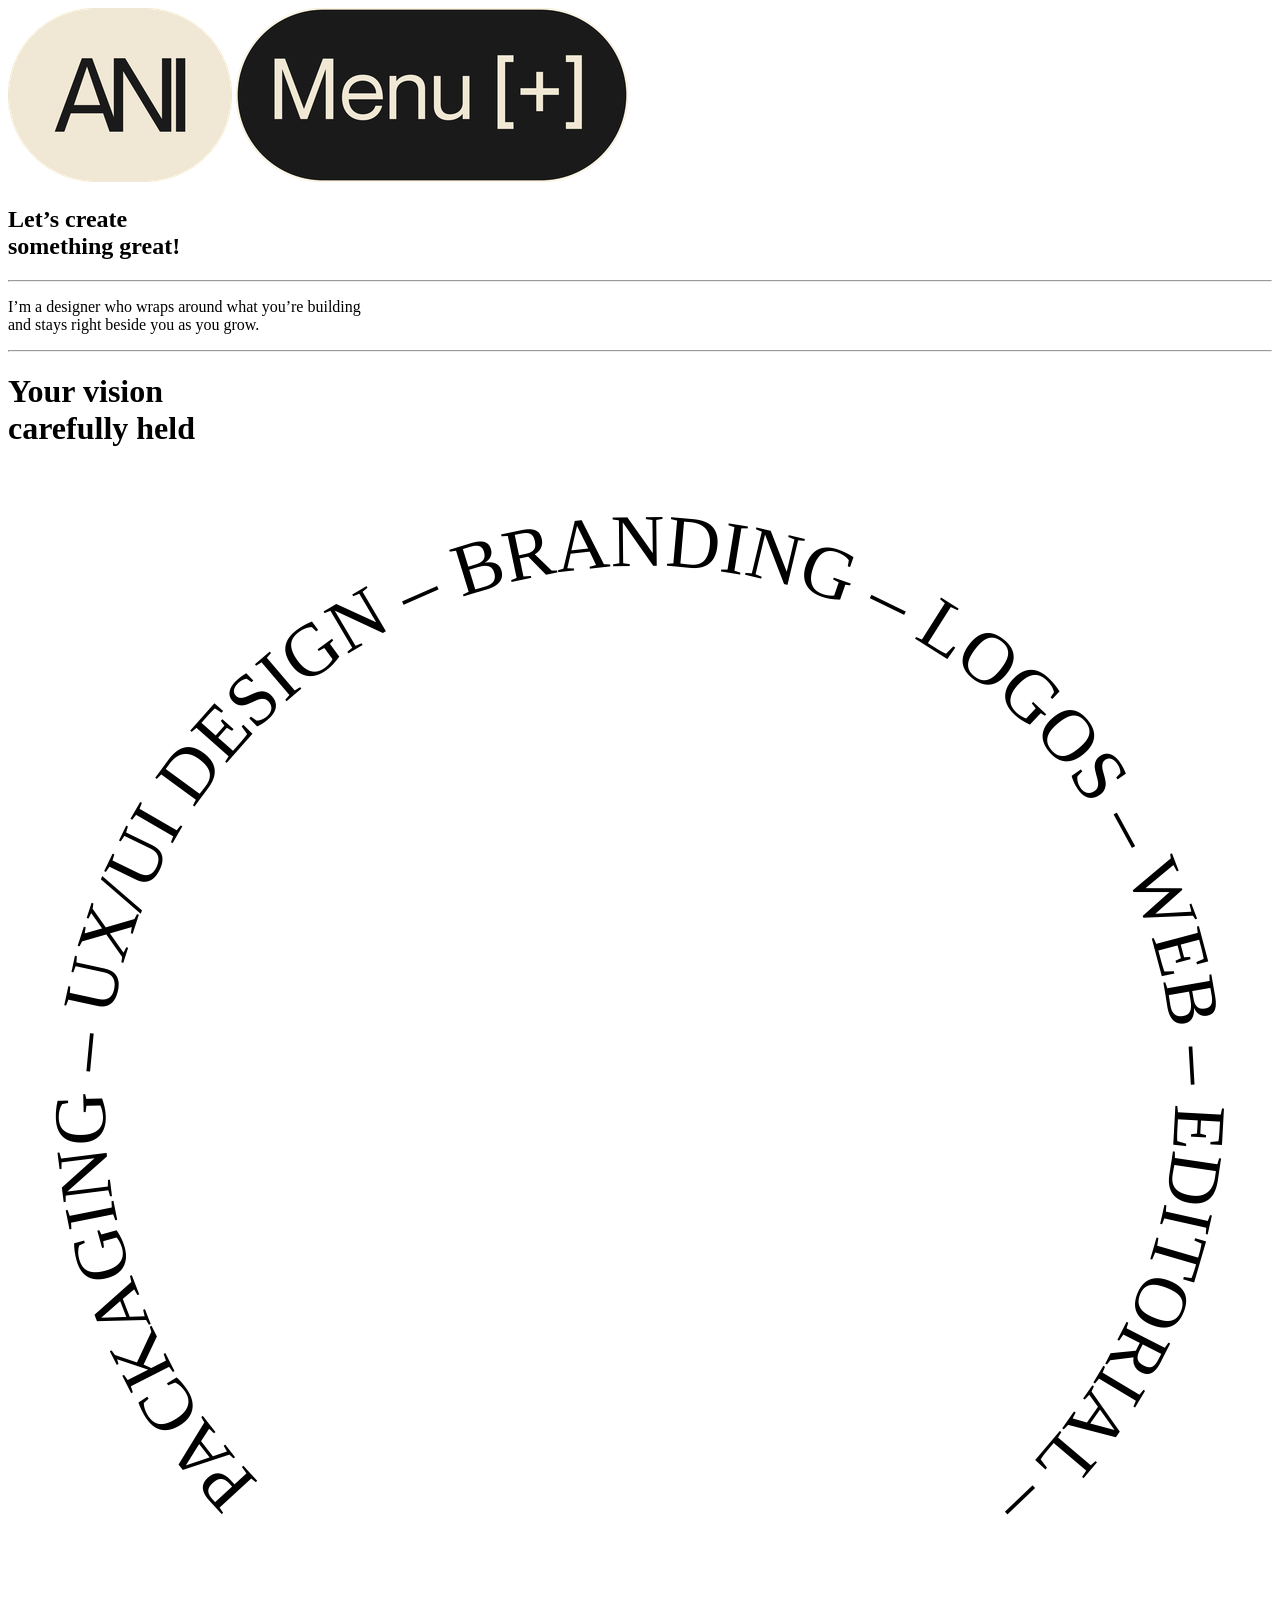
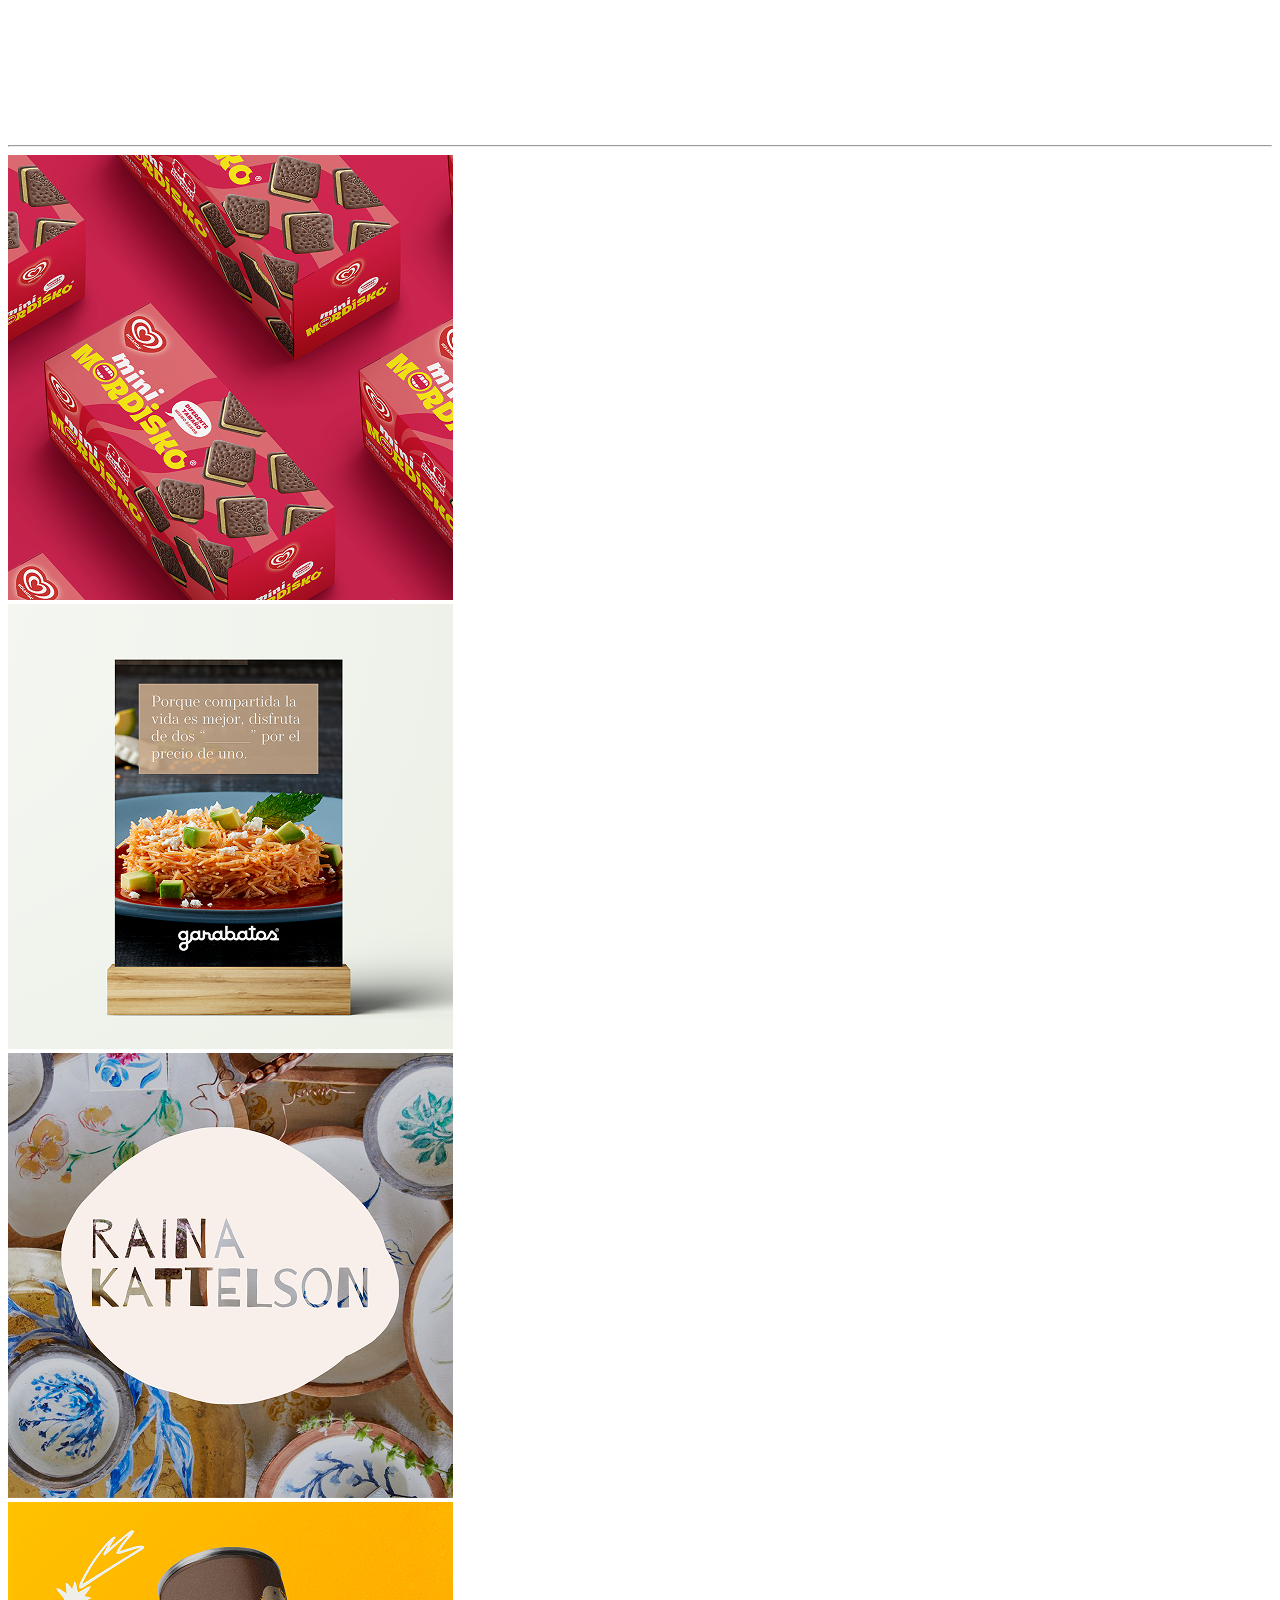
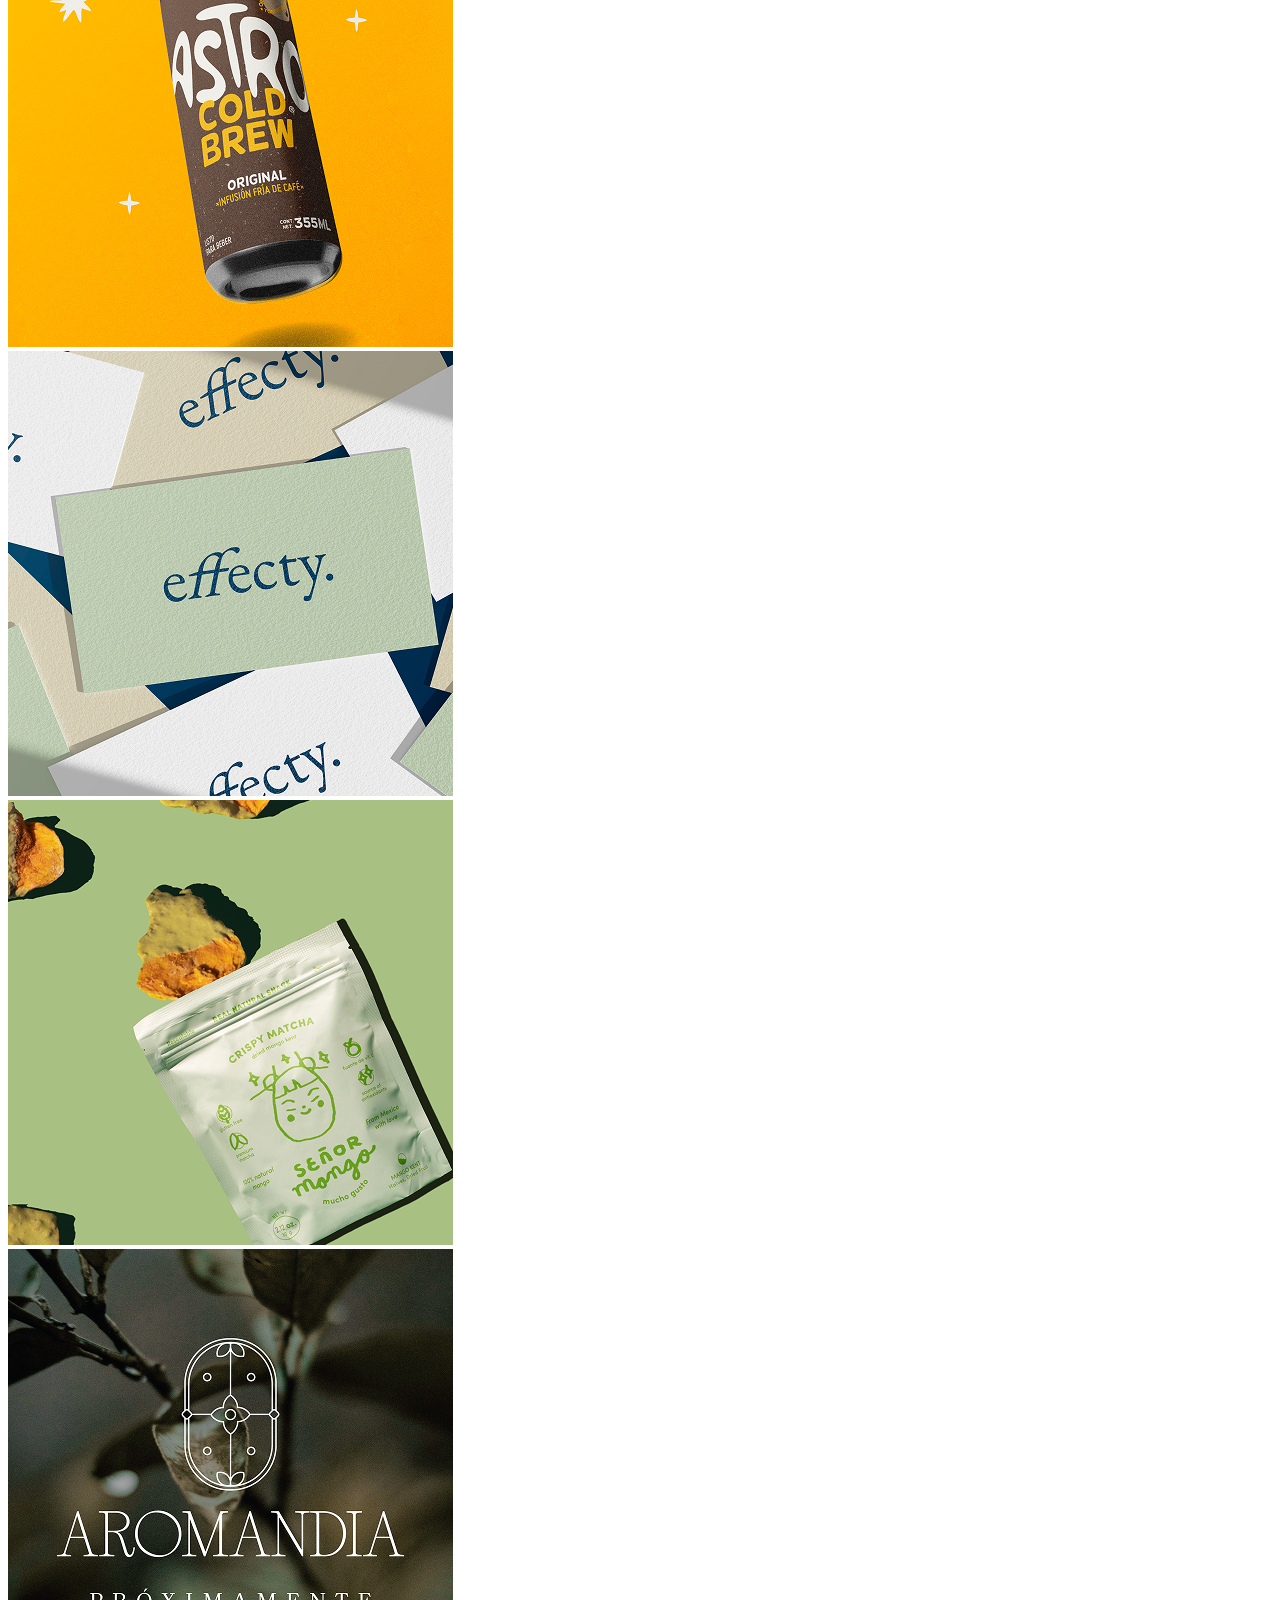
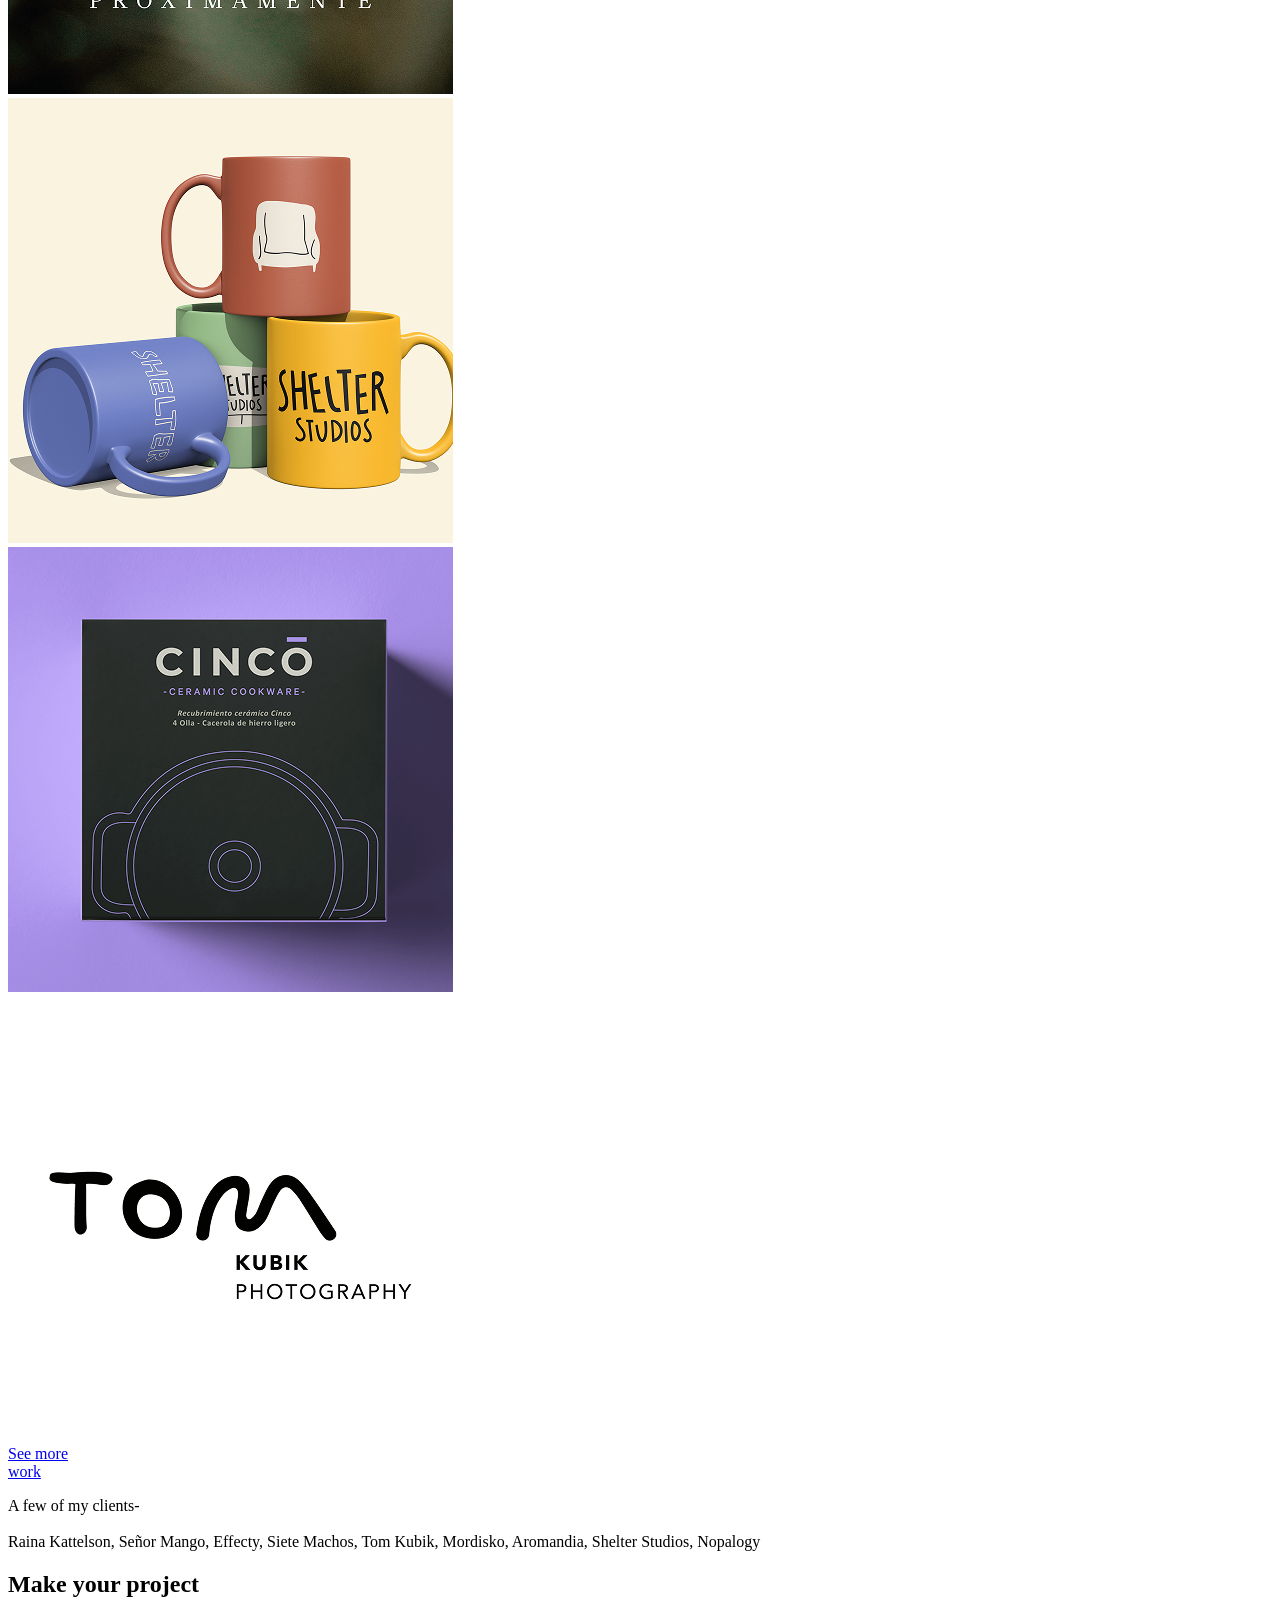
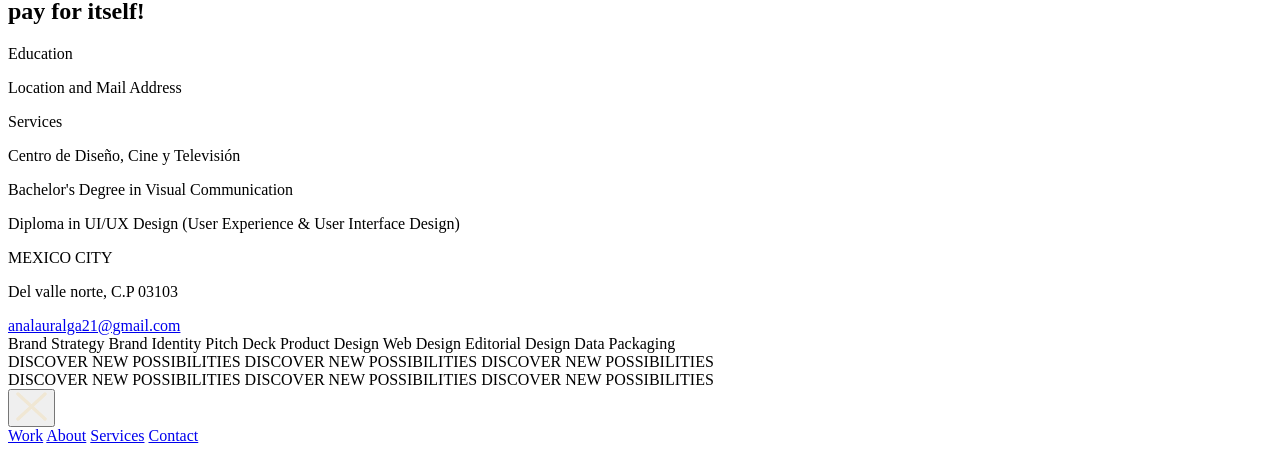
==== commit a2e61f3d: "Add files via upload" ====
--- a/index.html
+++ b/index.html
@@ -7,7 +7,7 @@
 <link rel="preconnect" href="https://fonts.googleapis.com">
 <link rel="preconnect" href="https://fonts.gstatic.com" crossorigin>
 <link href="https://fonts.googleapis.com/css2?family=Inter:wght@300;400;600;800&display=swap" rel="stylesheet">
-<link rel="stylesheet" href="styles.css" />
+<link rel="stylesheet" href="styles.css?v=2" />
 <script>
   // Strip any URL fragment before the browser can act on it. Native
   // fragment-scroll on this site can land in the wrong place: every
@@ -295,6 +295,6 @@
     </div>
   </div>
 
-  <script src="script.js"></script>
+  <script src="script.js?v=2"></script>
 </body>
 </html>
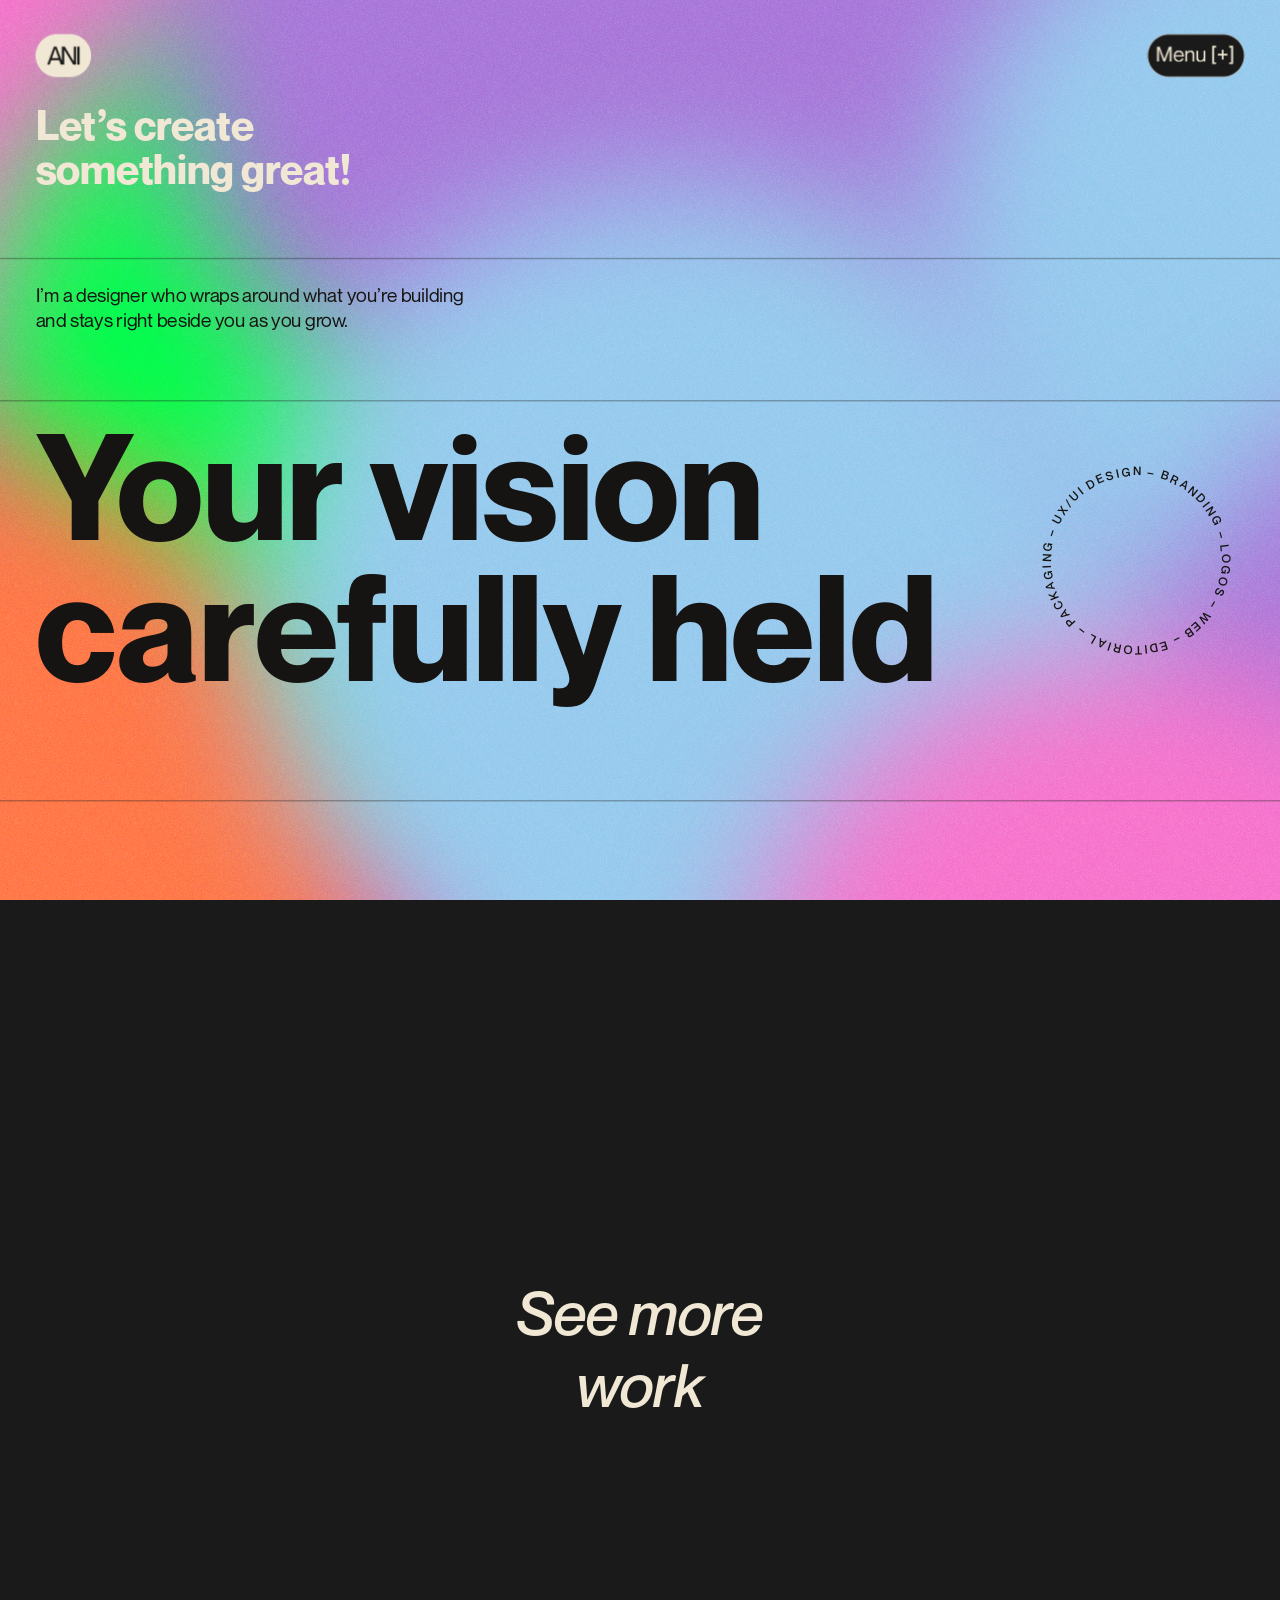
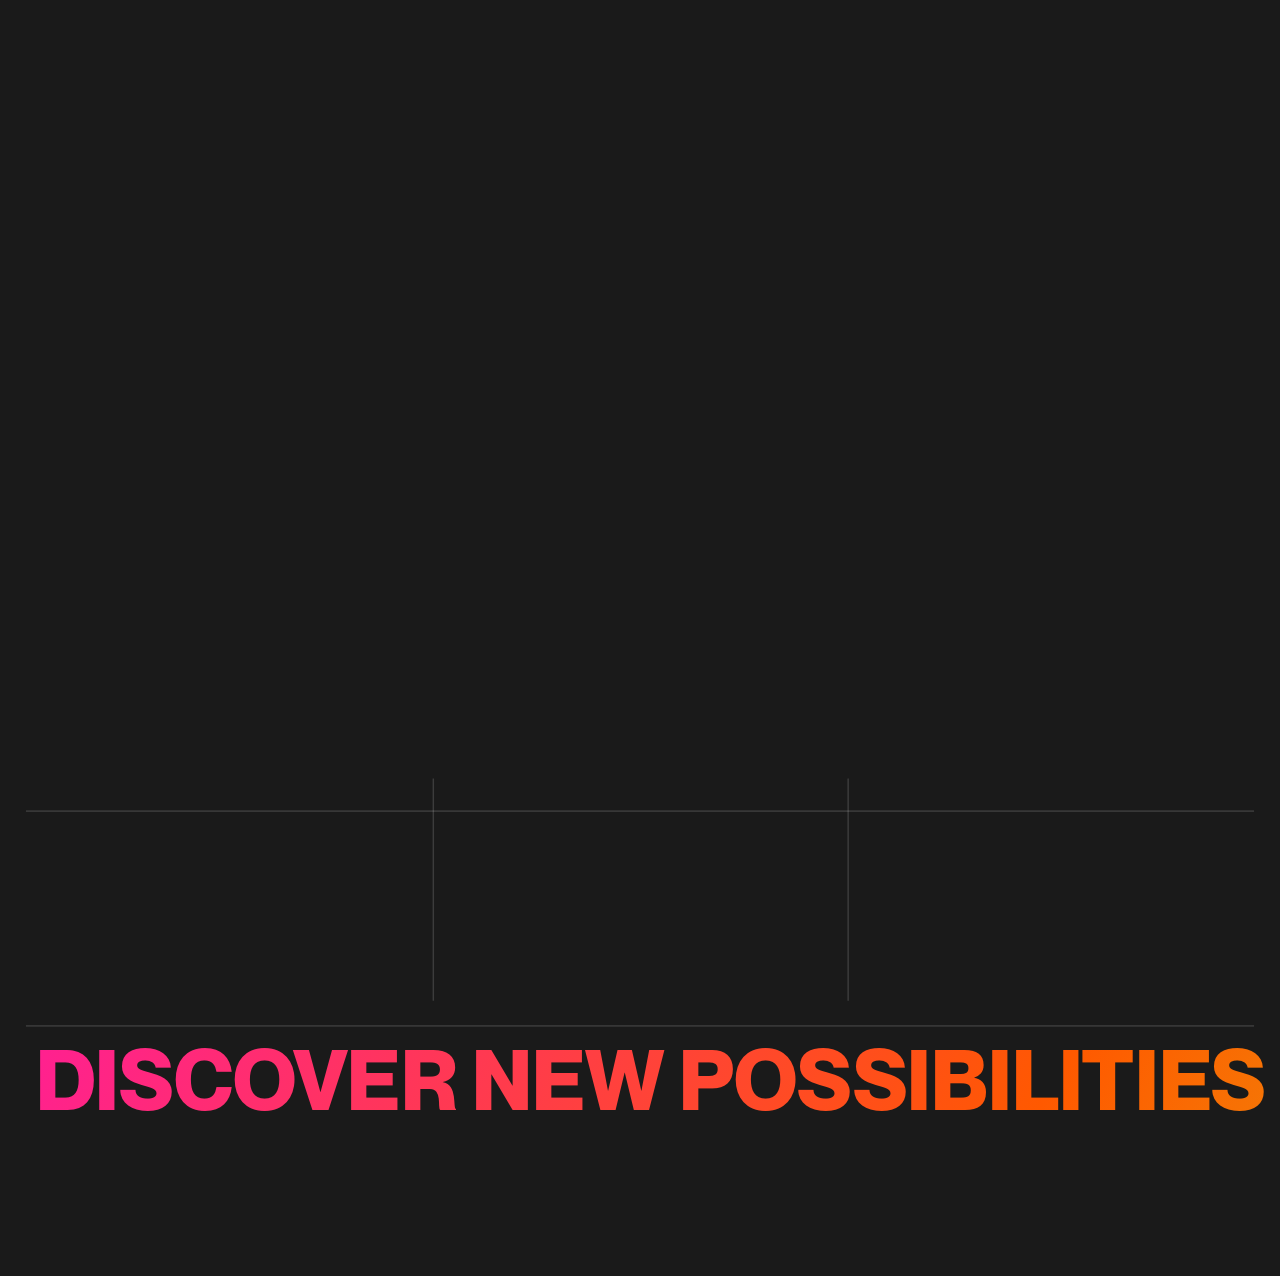
==== commit d876fae8: "Add files via upload" ====
--- a/index.html
+++ b/index.html
@@ -7,7 +7,7 @@
 <link rel="preconnect" href="https://fonts.googleapis.com">
 <link rel="preconnect" href="https://fonts.gstatic.com" crossorigin>
 <link href="https://fonts.googleapis.com/css2?family=Inter:wght@300;400;600;800&display=swap" rel="stylesheet">
-<link rel="stylesheet" href="styles.css?v=2" />
+<link rel="stylesheet" href="styles.css" />
 <script>
   // Strip any URL fragment before the browser can act on it. Native
   // fragment-scroll on this site can land in the wrong place: every
@@ -88,7 +88,7 @@
 
     <hr class="hero-divider hero-divider-1">
 
-    <p class="hero-body" data-reveal>I&rsquo;m a designer who wraps around what you&rsquo;re building<br class="hero-body-break"> and stays right beside you as you grow.</p>
+    <p class="hero-body" data-reveal>I&rsquo;m a designer who wraps around what you&rsquo;re building<br>and stays right beside you as you grow.</p>
 
     <hr class="hero-divider hero-divider-2">
 
@@ -295,6 +295,6 @@
     </div>
   </div>
 
-  <script src="script.js?v=2"></script>
+  <script src="script.js"></script>
 </body>
 </html>
--- a/styles.css
+++ b/styles.css
@@ -0,0 +1,3170 @@
+/* =========================================================
+   ani — portfolio (Home)
+   Ported from Figma. Design reference width: 1728px.
+   The whole page is built at that fixed width inside #stage,
+   then scaled down responsively via JS (see script.js) so
+   the layout stays pixel-accurate to the Figma file at any
+   screen size — the same idea as Figma's own "scale to fit"
+   preview.
+   ========================================================= */
+
+/* Neue Montreal — the site's single, only typeface, covering the full
+   weight/style range across all four --font-* stacks below. Eight
+   weight-RANGE faces (four upright, four italic) so any font-weight /
+   font-style combination used anywhere on the site picks the correct
+   static file automatically:
+     Light   100–325   (upright + italic)
+     Regular 326–450   (upright + italic)
+     Medium  451–650   (upright + italic)
+     Bold    651–900   (upright + italic) */
+@font-face {
+  font-family: 'Neue Montreal';
+  src: url('fonts/neuemontreal-light.otf') format('opentype');
+  font-weight: 100 325;
+  font-style: normal;
+  font-display: swap;
+}
+
+@font-face {
+  font-family: 'Neue Montreal';
+  src: url('fonts/neuemontreal-lightitalic.otf') format('opentype');
+  font-weight: 100 325;
+  font-style: italic;
+  font-display: swap;
+}
+
+@font-face {
+  font-family: 'Neue Montreal';
+  src: url('fonts/neuemontreal-regular.otf') format('opentype');
+  font-weight: 326 450;
+  font-style: normal;
+  font-display: swap;
+}
+
+@font-face {
+  font-family: 'Neue Montreal';
+  src: url('fonts/neuemontreal-italic.otf') format('opentype');
+  font-weight: 326 450;
+  font-style: italic;
+  font-display: swap;
+}
+
+@font-face {
+  font-family: 'Neue Montreal';
+  src: url('fonts/neuemontreal-medium.otf') format('opentype');
+  font-weight: 451 650;
+  font-style: normal;
+  font-display: swap;
+}
+
+@font-face {
+  font-family: 'Neue Montreal';
+  src: url('fonts/neuemontreal-mediumitalic.otf') format('opentype');
+  font-weight: 451 650;
+  font-style: italic;
+  font-display: swap;
+}
+
+@font-face {
+  font-family: 'Neue Montreal';
+  src: url('fonts/neuemontreal-bold.otf') format('opentype');
+  font-weight: 651 900;
+  font-style: normal;
+  font-display: swap;
+}
+
+@font-face {
+  font-family: 'Neue Montreal';
+  src: url('fonts/neuemontreal-bolditalic.otf') format('opentype');
+  font-weight: 651 900;
+  font-style: italic;
+  font-display: swap;
+}
+
+:root {
+  --bg: #ffffff;
+  --fg: #161412;
+  --fg-muted: rgba(22, 20, 18, 0.55);
+
+  /* Neue Montreal is the site's only typeface — every stack below
+     points at it, with Inter as a loading-fallback only. */
+  --font-display: 'Neue Montreal', 'Inter', sans-serif;      /* MENU */
+  --font-serif: 'Neue Montreal', 'Inter', sans-serif;         /* big headings, BOOK A CALL (italic) */
+  --font-body: 'Neue Montreal', 'Inter', sans-serif;          /* paragraphs, footer */
+  --font-hero: 'Neue Montreal', 'Inter', sans-serif;          /* Home hero composition */
+}
+
+* { box-sizing: border-box; }
+
+html, body {
+  margin: 0;
+  padding: 0;
+  background: var(--bg);
+  /* NOTE: no overflow-x:hidden here on purpose — it would make body a
+     scroll container and break position:sticky in .work-sticky below.
+     Each .stage already clips its own horizontal overflow individually. */
+}
+
+body {
+  /* Content shorter than the viewport (e.g. contact.html, which has no
+     footer and is intentionally compact) would otherwise leave a gap
+     below it where body's own background — not any page section's —
+     shows through. Harmless when that background is white-on-white,
+     but a real visible seam now that several pages are permanently
+     black: min-height keeps this element's own background painted
+     across the full viewport regardless of how tall its content is. */
+  min-height: 100vh;
+}
+
+/* Body-level dark-theme flip for pages that are permanently black outside
+   the Home hero (about/contact/gallery/proyects — see the matching
+   --bg/--fg overrides on each page's own #stage further down, which
+   this duplicates at the body level purely so body's own background,
+   above, resolves to black too instead of leaking the site's default
+   white in that min-height gap). */
+body.page-dark {
+  --bg: #1a1a1a;
+  --fg: #f0e7d4;
+  --fg-muted: rgba(240, 231, 212, 0.55);
+}
+
+a { color: inherit; text-decoration: none; }
+
+/* margin: 0 auto centers this fixed 1728px box horizontally once the
+   viewport is wider than that (fit()'s scale caps at 1, so nothing
+   shrinks to fill the extra width) — without it the stage just sat at
+   the left edge on any screen wider than 1728px, leaving a lopsided
+   block of empty space on the right (most visible once the footer's
+   full-width divider lines and marquee band made the imbalance
+   obvious). Layout width is always 1728 regardless of transform scale
+   (transforms don't affect layout), so on narrower screens — where the
+   scaled visual width already exactly fills the viewport by
+   construction — the auto margins simply resolve to 0 and nothing
+   changes there. */
+.stage {
+  position: relative;
+  width: 1728px;
+  margin: 0 auto;
+  background: var(--bg);
+  color: var(--fg);
+  transform-origin: top left;
+  font-family: var(--font-body);
+  overflow-x: hidden;
+}
+
+/* `transform: scale()` shrinks a .stage visually but NOT its layout
+   footprint (transform never affects layout, only paint) — so at any
+   scale below 1 (i.e. any viewport narrower than 1728px, which is most
+   screens), the page would keep reserving the .stage's full un-scaled
+   height, leaving a block of empty space below the visibly-shrunk
+   content equal to the difference. Each content .stage is wrapped in
+   one of these: script.js sets its height to the stage's real height
+   times the current scale, and overflow:hidden here means that
+   explicit (correct, scaled) height — not the stage's oversized native
+   layout box — is what the page actually reserves. Scoped to this
+   wrapper alone (not body/html) so it can't interfere with
+   position:sticky in .work-sticky on the Home page. */
+.stage-frame {
+  position: relative;
+  overflow: hidden;
+}
+
+/* Home's hero-only sticky/stacking scroll effect. Real position:sticky
+   shell for #stageTop (used in place of .stage-frame there specifically
+   — see the comment on #stageTop above and in index.html) so the hero
+   pins to the top of the viewport instead of just scrolling up and off.
+   Its own flow-height is exactly one viewport (100vh, no added spacer),
+   so as that much gets scrolled, .work-dark-zone right after it in the
+   DOM — given position:relative + a higher z-index (2 vs this
+   wrapper's 1) below — rises up through normal document flow and
+   progressively covers this wrapper. overflow:hidden keeps #stageTop's
+   own content clipped to that same one-viewport window while pinned,
+   matching .hero-bg (already sized to exactly one viewport by
+   script.js's fit()) so nothing here peeks out past the fold.
+
+   CSS position:sticky alone does NOT release this once fully covered —
+   its containing block is effectively the whole rest of the page (no
+   shorter wrapper bounds it), so left as position:sticky forever it
+   would stay pinned for the entire remaining scroll and bleed through
+   later sections wherever they don't out-rank z-index:1. script.js's
+   updateDarkSection() (in the circular-gallery IIFE) watches for the
+   exact same moment .work-dark-zone's top reaches the viewport top —
+   already used there to flip the header to white — and adds
+   .is-covered at that instant, switching this wrapper to
+   position:relative so it releases and scrolls away normally right
+   when it's fully hidden behind the now-opaque .work-dark-zone; it's
+   removed again on scrolling back up, re-engaging the sticky pin. */
+.hero-sticky-wrap {
+  position: sticky;
+  top: 0;
+  height: 100vh;
+  overflow: hidden;
+  z-index: 1;
+}
+
+.hero-sticky-wrap.is-covered {
+  position: relative;
+}
+
+/* Home is split into two scaled canvases (#stageTop / #stageBottom) with
+   the real-viewport pinned gallery (.work-scroll) in between — see the
+   comment in index.html for why. Heights match the Figma frame exactly:
+   stageTop ends right where the circle group begins (y=2184 in Figma);
+   stageBottom re-bases everything from "A few of my clients-" (y=3688)
+   downward, keeping the original ~253px gap after the circle. */
+#stageTop { height: 1220px; }
+
+/* Home's lower canvas stays permanently black too (see .work-dark-zone
+   above) — same ID-scoped --bg/--fg flip technique as #galleryStage
+   elsewhere in this file: the shared footer/clients/CTA elements are
+   already built off these two variables, so redeclaring them here is
+   enough to flip this whole stage to white-on-black with no per-element
+   overrides needed. --fg-muted also gets a matching light variant since
+   the site-wide default is tuned for dark text on a light background. */
+#stageBottom {
+  --bg: #1a1a1a;
+  --fg: #f0e7d4;
+  --fg-muted: rgba(240, 231, 212, 0.55);
+  background: var(--bg);
+  color: var(--fg);
+  height: 2128px; /* -140px, matching .site-footer's top (1589->1449) on
+    Home so the bottom-of-page padding below the footer stays the same. */
+}
+
+/* ---------- organic blob background system ----------
+   Shared technique behind the Hero background, the Services/About card
+   backgrounds, and the menu hover effect: several fully circular
+   (border-radius: 9999px), heavily blurred, solid-color <span>s
+   ("blobs") absolutely positioned inside a .blob-field, each looping
+   through one of 6 shared keyframe variants forever. No mix-blend-mode
+   on the blobs themselves — the organic, "alive" feel comes purely from
+   heavy blur + overlapping motion, same as the Figma Make hero
+   reference you shared. Every keyframe animates `transform: translate()
+   scale()` only, and translate() percentages are relative to each
+   blob's OWN box — so the exact same 6 keyframes drive tiny card-scale
+   blobs and big hero-scale blobs alike; only width/height/position/
+   duration change per instance. Colors throughout draw from your
+   established 6-swatch palette (bubble gum / chartreuse / hot pink /
+   olive / poppy / sky) for site-wide cohesion.
+
+   The 6 keyframes below (zj-a..zj-f) are a LITERAL, value-for-value
+   copy of the ones in your Figma Make reference's own src/index.css
+   (fetched directly from the file, not re-derived) — same names, same
+   waypoints, same translate/scale numbers, nothing smoothed out or
+   toned down. Your earlier version of this had its own approximated
+   motion curves with a much smaller range (±20%, scale 0.9–1.15), which
+   is why the drift read as barely-there next to the reference's actual
+   ±30–60% translate / up to 1.4 scale swings — this fixes that. */
+.blob-field {
+  position: absolute;
+  inset: 0;
+  overflow: hidden;
+  pointer-events: none;
+}
+
+.blob {
+  position: absolute;
+  border-radius: 9999px;
+  will-change: transform;
+}
+
+@keyframes zj-a {
+  0%   { transform: translate(0, 0) scale(1.1); }
+  25%  { transform: translate(60%, 40%) scale(1.4); }
+  50%  { transform: translate(30%, -30%) scale(1.15); }
+  75%  { transform: translate(-40%, 20%) scale(1.35); }
+  100% { transform: translate(0, 0) scale(1.1); }
+}
+@keyframes zj-b {
+  0%   { transform: translate(0, 0) scale(1.2); }
+  25%  { transform: translate(-50%, 30%) scale(1.05); }
+  50%  { transform: translate(40%, 50%) scale(1.4); }
+  75%  { transform: translate(50%, -20%) scale(1.2); }
+  100% { transform: translate(0, 0) scale(1.2); }
+}
+@keyframes zj-c {
+  0%   { transform: translate(0, 0) scale(1.3); }
+  33%  { transform: translate(50%, -40%) scale(1.1); }
+  66%  { transform: translate(-45%, 30%) scale(1.4); }
+  100% { transform: translate(0, 0) scale(1.3); }
+}
+@keyframes zj-d {
+  0%   { transform: translate(0, 0) scale(1.15); }
+  33%  { transform: translate(-30%, -40%) scale(1.4); }
+  66%  { transform: translate(40%, 35%) scale(1.2); }
+  100% { transform: translate(0, 0) scale(1.15); }
+}
+@keyframes zj-e {
+  0%   { transform: translate(0, 0) scale(1.25); }
+  50%  { transform: translate(55%, -35%) scale(1.4); }
+  100% { transform: translate(0, 0) scale(1.25); }
+}
+@keyframes zj-f {
+  0%   { transform: translate(0, 0) scale(1.1); }
+  50%  { transform: translate(-55%, 45%) scale(1.35); }
+  100% { transform: translate(0, 0) scale(1.1); }
+}
+
+/* Motion-sensitive visitors get the field frozen on its resting frame
+   instead of animated — still colorful, just still. */
+@media (prefers-reduced-motion: reduce) {
+  .blob { animation: none !important; }
+}
+
+/* ---------- hero ---------- */
+/* Re-introduced as a live, organic background per your note — same
+   family of technique as the old removed gradient, but built from the
+   shared .blob-field system above instead of a bespoke one-off: 6 soft,
+   heavily blurred color blobs drifting slowly behind the heading, plus
+   a faint grain layer for texture. No JS/pointer interaction this time
+   (kept deliberately calmer/subtler than before) — pure CSS. Sits at
+   the same 0-1115px box the hero heading occupies, as the very first
+   child of #stageTop so it paints behind the heading/intro/button
+   (which stay at their own explicit z-index / DOM order, untouched). */
+.hero-bg {
+  position: absolute;
+  left: 0;
+  top: 0;
+  width: 100%;
+  /* Height is set in JS (see the fit() IIFE at the top of script.js),
+     per your note that the background should end exactly at the fold
+     — the bottom of the viewport before any scroll — not run the full
+     length of the hero content below it. This 1220px is only the
+     fallback for the instant before that script runs. */
+  height: 1220px;
+  overflow: hidden;
+  pointer-events: none;
+  background: #ff1e96;
+}
+
+/* Motion, sizing, positions, and keyframes are still a literal port of
+   the Figma Make reference's BLOBS array (App.tsx) — same x/y/size/
+   keyframe/duration per blob, same blur-[90px], same fully opaque
+   blobs (opacity: 1). Colors rebalanced per your latest note (more
+   purple, less yellow overall): lavender now the dominant accent (4
+   instances, up from 1), the bright yellow swatch dropped entirely, and
+   chartreuse — kept as a nod to the "verde claro" you asked to keep
+   last round — pared back to a single instance instead of 3, so it
+   reads as an occasional accent rather than a dominant yellow-green.
+   Sky blue stays untouched. Sizes convert the reference's vw units to
+   px off this hero's own 1728px-wide box (e.g. 70vw → 0.70 × 1728 ≈
+   1210px). */
+.hero-blob-field .blob {
+  filter: blur(90px);
+  opacity: 1;
+}
+
+.hero-blob-1  { left: -15%; top: -15%; width: 1210px; height: 1210px; background: #f66bc8; animation: zj-a 9s  ease-in-out infinite; } /* pink */
+.hero-blob-2  { left: 50%;  top: -20%; width: 1296px; height: 1296px; background: #a26ed6; animation: zj-b 11s ease-in-out infinite; } /* lavender */
+.hero-blob-3  { left: 15%;  top: 15%;  width: 1123px; height: 1123px; background: #00ff40; animation: zj-c 8s  ease-in-out infinite; } /* green */
+.hero-blob-4  { left: 55%;  top: 35%;  width: 1175px; height: 1175px; background: #a26ed6; animation: zj-d 12s ease-in-out infinite; } /* lavender */
+.hero-blob-5  { left: -10%; top: 50%;  width: 1210px; height: 1210px; background: #ff6e3e; animation: zj-e 10s ease-in-out infinite; } /* orange */
+.hero-blob-6  { left: 40%;  top: 55%;  width: 1244px; height: 1244px; background: #8fc6ec; animation: zj-f 13s ease-in-out infinite; } /* sky — kept */
+.hero-blob-7  { left: 25%;  top: -10%; width: 1071px; height: 1071px; background: #a26ed6; animation: zj-c 9s  ease-in-out infinite; } /* lavender */
+.hero-blob-8  { left: 65%;  top: 5%;   width: 1106px; height: 1106px; background: #8fc6ec; animation: zj-a 11s ease-in-out infinite; } /* sky — kept */
+.hero-blob-9  { left: 75%;  top: 45%;  width: 1071px; height: 1071px; background: #a26ed6; animation: zj-b 8s  ease-in-out infinite; } /* lavender */
+.hero-blob-10 { left: 30%;  top: 30%;  width: 1140px; height: 1140px; background: #8fc6ec; animation: zj-e 12s ease-in-out infinite; } /* sky — kept */
+.hero-blob-11 { left: -15%; top: 20%;  width: 600px; height: 600px; background: #d4da16; animation: zj-d 7s  ease-in-out infinite; } /* chartreuse — reduced to 1 instance and shrunk so it reads as a small accent, not a dominant wash */
+.hero-blob-12 { left: 55%;  top: 65%;  width: 1071px; height: 1071px; background: #f66bc8; animation: zj-f 13s ease-in-out infinite; } /* pink */
+
+/* Mouse parallax on the whole blob field — see the JS comment in
+   script.js for the safety-margin math behind the 15% cap. `inset:
+   -25%` oversizes the field to 150% of the hero box; transform is
+   written by script.js on `mousemove` (rAF-throttled, fine-pointer
+   only — touch keeps the blobs' own auto motion with the field resting
+   at its centered default), and this transition is what gives the
+   follow its soft 250ms ease-out catch-up instead of snapping straight
+   to the cursor. */
+.hero-blob-field {
+  inset: -25%;
+  transition: transform 250ms ease-out;
+}
+
+@media (prefers-reduced-motion: reduce) {
+  .hero-blob-field { transition: none; }
+}
+
+/* Grain — opacity and turbulence detail both raised past the
+   reference's own values per your note ("más ruido"): 0.5 → 0.85
+   opacity, baseFrequency 0.85 → 1.1 and numOctaves 2 → 3 for a finer,
+   denser speckle instead of the softer/coarser original. */
+.hero-bg-grain {
+  position: absolute;
+  inset: 0;
+  pointer-events: none;
+  opacity: 0.85;
+  mix-blend-mode: soft-light;
+  background-image: url("data:image/svg+xml,%3Csvg xmlns='http://www.w3.org/2000/svg' width='160' height='160'%3E%3Cfilter id='n'%3E%3CfeTurbulence type='fractalNoise' baseFrequency='1.1' numOctaves='3' stitchTiles='stitch'/%3E%3C/filter%3E%3Crect width='100%25' height='100%25' filter='url(%23n)'/%3E%3C/svg%3E");
+}
+
+/* ---------- header ---------- */
+.site-header {
+  position: absolute;
+  top: 0;
+  left: 0;
+  width: 100%;
+  z-index: 3;
+}
+
+/* Fixed header — stays on screen while the page scrolls, instead of
+   scrolling away with the rest of the content. It lives OUTSIDE every
+   page's own scaled .stage on purpose: that .stage gets a CSS
+   `transform` from script.js's fit(), and a transform on an ancestor
+   turns `position: fixed` descendants into something that behaves like
+   `position: absolute` relative to that ancestor instead of the real
+   viewport (a CSS spec quirk) — so a fixed header nested inside .stage
+   would just scroll away exactly like before. Instead this is a second,
+   otherwise-empty .stage (same 1728px reference width, so it already
+   gets picked up and scaled by the exact same fit() loop as every other
+   .stage) sitting inside its own real position:fixed wrapper — same
+   trick already used for the menu overlay's own mini .stage. Because
+   this element's only children are position:absolute (the logo + menu
+   link), it naturally collapses to zero height, so it never blocks
+   clicks on the page underneath it. */
+.header-fixed {
+  position: fixed;
+  top: 0;
+  left: 0;
+  width: 100%;
+  z-index: 40;
+}
+
+/* This header's own .stage has no normal-flow content (only the
+   absolutely-positioned logo/menu link), so it naturally collapses to
+   0 height — that's fine on its own, but `.stage`'s `overflow-x:
+   hidden` then forces `overflow-y` to compute as `auto` instead of
+   `visible` per the CSS spec's mixed-overflow rule, which clips the
+   header content right off (invisible AND unclickable) against that
+   0px-tall box. Every other `.stage` avoids this because it always has
+   real height from its page content; this is the one instance that
+   needs overflow reset back to fully visible. */
+.header-fixed .stage { overflow: visible; }
+
+/* Gallery is the one page with a light theme (--bg/--fg flipped to
+   white/near-black on #galleryStage, see below) — since the fixed
+   header now lives outside that stage, it can't inherit the flip
+   through the DOM, so gallery.html adds this modifier class to its
+   .header-fixed to get dark logo/menu text on its white background. */
+.header-fixed-light { --fg: #161412; }
+
+/* Home only: while the "See more work" circle section (.work-dark-zone,
+   further down) is on screen its background goes black (see
+   .work-dark-zone.is-dark) — script.js toggles this matching modifier
+   on the header at the same time, so the logo/menu text flips to white
+   instead of disappearing against it. .logo/.menu-link already
+   transition their `color`, so this reads as a crossfade, not a snap. */
+.header-fixed.is-on-dark { --fg: #f0e7d4; }
+
+/* Logo + menu link are now the two pill-badge images you provided
+   (fixed cream-on-#1a1a1a / #1a1a1a-on-cream artwork, not theme-aware
+   text), so .header-fixed-light/.header-fixed.is-on-dark's --fg swap
+   above no longer does anything for these two elements specifically —
+   left in place since other things may still read --fg, and it's
+   harmless either way. Badge height fixed at 58px; width follows each
+   PNG's own aspect ratio via `height: auto` on the <img>, and the
+   images are exported at 3x that display size for retina screens.
+   Right edge of the menu badge lines up with 1728 − 48 = 1680px, the
+   same 48px margin the logo badge sits at on the left. */
+.logo {
+  position: absolute;
+  left: 48px;
+  top: 46px;
+}
+
+.logo-img {
+  display: block;
+  height: 58px;
+  width: auto;
+}
+
+.menu-link {
+  position: absolute;
+  left: 1549px;
+  top: 46px;
+  cursor: pointer;
+}
+
+/* Invisible tap-area padding, mobile only in effect. Both badges render
+   at a fixed 58px-tall stage-space box, so once the whole .stage is
+   scaled down for a phone-width viewport (see fit() in script.js) they
+   shrink well under a comfortable touch target — down to ~13px tall at
+   iPhone widths. --stage-scale (also set by fit()) is the same live
+   scale factor as the .stage transform, so this works out exactly how
+   much stage-space padding is needed to bring the real, on-screen
+   target back up to ~44px, and adds it as an invisible ::after — never
+   shrinks it (min(0px, …) below), so desktop (scale 1, already well
+   over 44px) is completely unaffected. */
+.logo::after,
+.menu-link::after {
+  content: '';
+  position: absolute;
+  inset: min(0px, calc((58px - 44px / var(--stage-scale, 1)) / 2));
+}
+
+.menu-link-img {
+  display: block;
+  height: 58px;
+  width: auto;
+}
+
+/* ---------- hero heading ---------- */
+/* Smaller and every line/word at the same point size (no more oversized
+   "companies") so the block reads as one even, balanced mass instead of
+   being bottom-heavy — that even weight is what actually makes it read
+   as centered, not just the flexbox math. */
+
+/* ==========================================================
+   Hero — 2026 restructure (your reference image + Neue Montreal)
+   ==========================================================
+   Replaces the old centered "The design partner..." heading + intro
+   paragraph with a top-aligned, left-margin composition matching your
+   mockup: kicker heading -> divider -> body line -> divider -> giant
+   heading (with the rotating circular badge) -> divider. hero-bg /
+   hero-blob-field / hero-bg-grain / the mouse-parallax script are all
+   untouched, per your note — only what sits on top of them changes.
+   Book a call + the logo band keep their exact old styling, just moved
+   further down (see their rules below) so they read as a continuation
+   of this new block instead of overlapping it.
+
+   Every position below is measured directly off your reference PNG
+   (7171px wide) and converted to this site's 1728px canvas with a
+   single scale factor (1728/7171 ≈ 0.241), same left margin (120px)
+   and content width (1488px) already used for gallery/services/skills
+   elsewhere on the site — your mockup's own ~24px edge margin reads as
+   a tool artifact, not a deliberate choice, so it's not reproduced
+   literally. Text color stays var(--fg) (near-black) rather than the
+   mockup's white-on-blue: the existing hero-blob-field mixes several
+   hues (bubble gum, chartreuse, hot pink, olive, sky, poppy) instead of
+   one smooth gradient, and var(--fg) is what the rest of this exact
+   background already uses for legible contrast against all of them. */
+
+/* Kicker — small and white per your note; bumped up a touch from the
+   first pass (48px) since it read a little too quiet. Nudged closer to
+   the header per your later note (was top:220px). */
+.hero-kicker {
+  position: absolute;
+  left: 48px;
+  top: 140px;
+  width: 1488px;
+  margin: 0;
+  font-family: var(--font-hero);
+  font-weight: 700;
+  font-size: 56px;
+  line-height: 1.05;
+  color: #f0e7d4;
+}
+
+/* Full-bleed edge to edge, per your note — only the text blocks keep
+   the 120px margin now, the rules themselves run the full 1728px
+   canvas width. */
+.hero-divider {
+  position: absolute;
+  left: 0;
+  width: 100%;
+  height: 2px;
+  background: rgba(22, 20, 18, 0.3);
+  margin: 0;
+  padding: 0;
+  border: none;
+}
+
+.hero-divider-1 { top: 348px; }
+.hero-divider-2 { top: 540px; }
+.hero-divider-3 { top: 1080px; }
+
+.hero-body {
+  position: absolute;
+  left: 48px;
+  top: 382px;
+  width: 680px;
+  margin: 0;
+  font-family: var(--font-hero);
+  font-weight: 400;
+  font-size: 26px;
+  line-height: 1.3;
+  color: var(--fg);
+}
+
+/* "Your vision / carefully held" — the reference's dominant element,
+   sized well past the old 124px hero heading (measured cap-height off
+   the PNG comes out to roughly 200px at this canvas width). Width caps
+   at 1488px (the shared content width) but the text itself never gets
+   close to wrapping unexpectedly since the line break is explicit. */
+.hero-giant {
+  position: absolute;
+  left: 48px;
+  top: 560px;
+  width: 1488px;
+  margin: 0;
+  font-family: var(--font-hero);
+  font-weight: 700;
+  font-size: 200px;
+  line-height: 0.95;
+  color: var(--fg);
+}
+
+/* Rotating circular text badge — sits to the right of "carefully
+   held", vertically straddling the gap between the giant heading's two
+   lines (matches the reference). Diameter/center measured off the PNG;
+   spins slowly and constantly per your note, just for subtle motion —
+   not tied to scroll or hover like the rest of the hero. */
+.hero-circle-badge {
+  position: absolute;
+  left: 1398px;
+  top: 621px;
+  width: 272px;
+  height: 272px;
+  pointer-events: none;
+}
+
+.hero-circle-badge svg {
+  width: 100%;
+  height: 100%;
+  animation: hero-circle-spin 24s linear infinite;
+}
+
+.hero-circle-badge text {
+  font-family: var(--font-hero);
+  font-weight: 500;
+  font-size: 16px;
+  letter-spacing: 3px;
+  fill: var(--fg);
+}
+
+@keyframes hero-circle-spin {
+  from { transform: rotate(0deg); }
+  to   { transform: rotate(360deg); }
+}
+
+@media (prefers-reduced-motion: reduce) {
+  .hero-circle-badge svg { animation: none; }
+}
+
+/* ---------- circular thumbnail gallery: pinned scroll section ---------- */
+/* Wraps .work-scroll + .work-tail-spacer. Background lives here (not on
+   .work-scroll) precisely so it can stay black across BOTH: extending
+   .work-scroll's own height doesn't buy any breathing room after the
+   cards — a position:sticky element's travel range always ends flush
+   with its containing block's bottom edge, no matter how tall that
+   block is, so the white cut always landed exactly where the cards
+   finished either way. The tail spacer is real, ordinary (non-sticky)
+   height added AFTER .work-scroll instead — genuine extra scroll
+   distance the sticky math never touches — and coloring the shared
+   wrapper black keeps that stretch dark too, instead of it snapping
+   white the instant .work-scroll's own box ends and then going black
+   again for the spacer (which is what independently coloring each of
+   them would do). Background is now permanently black — once you
+   scroll past the hero, the rest of the Home page (this zone, its
+   tail spacer, and everything in #stageBottom below) stays black for
+   good, per your note that you don't want the background changing
+   color again. script.js still flips .header-fixed.is-on-dark the
+   first time this section reaches the top of the viewport, and now
+   leaves it flipped for the rest of the page (see updateDarkSection
+   in script.js). */
+.work-dark-zone {
+  background: #1a1a1a;
+  position: relative;
+  z-index: 2;
+}
+
+/* Real extra scroll distance after the pinned cards, purely so the
+   black background (see .work-dark-zone above) has room to breathe
+   before fading to white — per your note that it felt too "pegado"
+   (cramped) against the cards without it. No content of its own. */
+.work-tail-spacer {
+  height: 20vh;
+}
+
+/* Literal port of the reference prototype's structure and constants:
+   .work-scroll (380vh track) > .work-sticky (position: sticky, 100vh,
+   flex-centered, overflow hidden) > .circle-wrap, sized exactly
+   (RADIUS + CARD_SIZE) * 2 = (340 + 218) * 2 = 1116px, same as the
+   source's `circleRef` div. Runs at real viewport scale, NOT inside the
+   1728 scale-to-fit stage, because position:sticky needs that (and the
+   source itself doesn't scale either).
+   Only intentional difference from the source: background is your own
+   site white at rest, not the demo's #f5f4f0 — and per your note, it
+   now crossfades to black for the whole time this section (plus its
+   trailing .work-tail-spacer — see .work-dark-zone below) is on screen,
+   back to white once you've fully scrolled past both. .work-scroll
+   itself stays transparent so the wrapper's color shows through it. */
+.work-scroll {
+  position: relative;
+  height: 380vh; /* same track length as the reference (380vh) */
+}
+
+.work-sticky {
+  position: sticky;
+  top: 0;
+  height: 100vh;
+  display: flex;
+  align-items: center;
+  justify-content: center;
+  overflow: hidden;
+}
+
+.work-cluster {
+  display: block;
+  cursor: pointer;
+}
+
+.circle-wrap {
+  position: relative;
+  width: 1116px;  /* (RADIUS 340 + CARD_SIZE 218) * 2, same as source */
+  height: 1116px;
+}
+
+.work-cluster-text {
+  position: absolute;
+  left: 50%;
+  top: 50%;
+  transform: translate(-50%, -50%);
+  text-align: center;
+  font-family: var(--font-serif);
+  font-style: italic;
+  font-weight: 500;
+  font-size: 60px;
+  line-height: 1.193;
+  color: #f0e7d4; /* .work-dark-zone is permanently dark now */
+  z-index: 2;
+  pointer-events: none;
+}
+
+/* Each card is positioned at the circle's center, then translated out to
+   its (cx, cy) offset — exactly like the source's translate(calc(-50%
+   + cx px), calc(-50% + cy px)). cx/cy/rot come from data-* attributes
+   (same RADIUS=340 / 36°-apart circle math as App.tsx) and are applied
+   by script.js. */
+.card-wrap {
+  position: absolute;
+  left: 50%;
+  top: 50%;
+  width: 218px;  /* CARD_SIZE, same as source */
+  height: 218px;
+  transform: translate(-50%, -50%);
+}
+
+/* Reveal layer: scattered (not yet scrolled to) -> assembled position.
+   script.js sets --tx/--ty/--rot and toggles .is-revealed per card on
+   every scroll tick, plus a per-card transition-delay while revealing. */
+.card-reveal {
+  width: 100%;
+  height: 100%;
+  transform: translate(var(--tx, 0px), var(--ty, 0px)) rotate(var(--rot, 0deg));
+  opacity: 0;
+  transition: opacity 0.65s ease-out, transform 0.9s cubic-bezier(0.22, 1, 0.36, 1);
+  will-change: transform, opacity;
+}
+
+.card-reveal.is-revealed { opacity: 1; }
+
+/* Breathing layer: continuous subtle scale pulse, set directly via
+   requestAnimationFrame in script.js once every card is assembled. */
+.card-breathe {
+  width: 100%;
+  height: 100%;
+  will-change: transform;
+}
+
+.card {
+  width: 100%;
+  height: 100%;
+  border-radius: 28px;
+  overflow: hidden;
+  display: flex;
+  align-items: center;
+  justify-content: center;
+  box-shadow: 0 8px 32px rgba(0, 0, 0, 0.18);
+  background: #fff;
+}
+
+/* Real project photos now fill each card (see the thumb-cN colors
+   below, kept only as a fallback behind the image while it loads). */
+.card img {
+  display: block;
+  width: 100%;
+  height: 100%;
+  object-fit: cover;
+}
+
+/* Each card-wrap carries its own rotation (data-rot, applied to
+   .card-reveal — see script.js) so the cards fan out into the circle
+   at different angles; that's the intended "scattered" layout and
+   isn't touched here. But since the photo is centered plainly inside
+   with no counter-rotation, it inherits that same tilt — fine for a
+   few (Astro/Shelter/Señor Mongo read OK at their angle), but it makes
+   text-heavy logos (Mordisko, Garabatos, Raina Kattelson, Effecty,
+   Aromandia, Cinco, Tom Kubik) look sideways/upside down.
+   First pass here cancelled each card's rotation exactly, which forced
+   a heavy scale() on top to avoid empty corners — that read as an
+   unnaturally tight, zoomed-in crop. This instead nudges the image back
+   by only the NEAREST quarter turn (90/180deg), the same kind of fix
+   you'd make to a photo that got saved sideways — no scale/zoom needed
+   at all, since a square rotated by an exact quarter turn still covers
+   its square card perfectly. Whatever's left over reads as a small,
+   natural tilt, same spirit as Astro/Shelter/Señor Mongo's own angle —
+   not perfectly level, just no longer sideways or upside down. Card
+   position/order/animation untouched, only the <img> rotates. */
+.thumb-c1 img { transform: rotate(90deg); }
+.thumb-c2 img { transform: rotate(-90deg); }
+.thumb-c3 img { transform: rotate(180deg); }
+.thumb-c5 img { transform: rotate(90deg); }
+.thumb-c7 img { transform: rotate(-90deg); }
+.thumb-c9 img { transform: rotate(-90deg); }
+.thumb-c10 img { transform: rotate(-180deg); }
+
+@media (prefers-reduced-motion: reduce) {
+  .work-scroll { height: auto; }
+  .work-sticky { position: relative; height: auto; padding: 120px 0; }
+  .card-reveal {
+    transition: opacity 0.4s ease-out;
+    opacity: 1 !important;
+    transform: translate(0, 0) rotate(var(--rot, 0deg)) !important;
+  }
+}
+
+.thumb-label {
+  font-family: var(--font-body);
+  font-size: 14px;
+  font-weight: 600;
+  color: rgba(0, 0, 0, 0.35);
+  text-transform: uppercase;
+  letter-spacing: 1px;
+}
+
+/* Placeholder colors — swap these divs for real project photos
+   (see the delivery message for how to send the exported images). */
+.thumb-c1 { background: #e7c66b; }
+.thumb-c2 { background: #d9d3c1; }
+.thumb-c3 { background: #b7cfe0; }
+.thumb-c4 { background: #c8b6a6; }
+.thumb-c5 { background: #d6455b; }
+.thumb-c6 { background: #1c1c1c; }
+.thumb-c7 { background: #e7e7e7; }
+.thumb-c8 { background: #275c3b; }
+.thumb-c9 { background: #a3a08f; }
+.thumb-c10 { background: #6b3f2a; }
+
+/* ---------- clients ---------- */
+.clients-text {
+  position: absolute;
+  left: 214px;
+  top: 253px;
+  width: 1261px;
+  margin: 0;
+  font-family: var(--font-serif);
+  font-weight: 700;
+  font-size: 40px;
+  color: var(--fg);
+}
+
+.clients-list {
+  font-family: var(--font-serif);
+  font-weight: 500;
+  font-size: 70px;
+  line-height: 1.15;
+}
+
+/* ---------- CTA heading ---------- */
+.cta-heading {
+  position: absolute;
+  left: 862.5px;
+  top: 846px;
+  transform: translateX(-50%);
+  width: 1303px;
+  margin: 0;
+  text-align: center;
+  font-family: var(--font-serif);
+  font-weight: 900;
+  font-size: 128px;
+  line-height: 1.22;
+  color: var(--fg);
+}
+
+/* ---------- footer ---------- */
+/* Ported from the new Figma footer frame (nodeId 2071:2, file
+   BZcg13wvaHaXZk0llhGiHX): three labeled columns — Education / Location
+   and Mail Address / Services — separated by hairline dividers, a
+   full-width rule underneath, and a giant looping "DISCOVER NEW
+   POSSIBILITIES" marquee band below that (see .footer-marquee further
+   down). Same 1728px-wide local-coordinate convention as every other
+   absolutely-positioned block on the site: .site-footer is just a
+   positioning anchor (its own top is set per-page elsewhere), every
+   child below is absolute within it. Figma's own y-values for this
+   frame start at 55 (the column headers) — every offset below is that
+   Figma value minus 55, so local top:0 lines up with the headers.
+   (Figma's header literally reads "Location and Mail adress" — fixed
+   the missing "d" here since that's user-facing copy, not a visual
+   detail.)
+   left:0/width:1728 spans the FULL stage, edge to edge — every child
+   below is positioned at its real Figma-absolute x (35, 648, 1155,
+   1260...), which already assumes a left:0 origin. The old footer's
+   left:165/width:1419 box was still sitting here from before this
+   redesign; leaving it in place silently shifted every child 165px
+   right of its real Figma position AND clipped the full-width marquee
+   and closing rule past the stage's own right edge (both were sized to
+   1728 assuming they'd start flush at the stage edge).
+   top:1589 is this rule's own default — every page except Home
+   overrides it below (#aboutStage/#proyectsStageBottom/#galleryStage
+   .site-footer, plus project.html's own JS reflow); Home has no
+   override so it's the one page actually using this value, tightened
+   to 1449px per your note that the CTA-to-footer gap read too loose
+   (#stageBottom's own height shrank by the same 140px right below, to
+   keep the same breathing room after the footer). */
+.site-footer {
+  position: absolute;
+  left: 0;
+  top: 1449px;
+  width: 1728px;
+  height: 496px;
+}
+
+.footer-col-title {
+  position: absolute;
+  top: 0;
+  margin: 0;
+  font-family: var(--font-body);
+  font-weight: 700;
+  font-size: 25px;
+}
+.footer-col-title-education { left: 35px; }
+.footer-col-title-location { left: 648px; }
+.footer-col-title-services { left: 1260px; font-weight: 800; }
+
+/* Hairline dividers: one rule under the header row, two verticals
+   splitting the three columns, one full-width rule closing the grid
+   off before the marquee. Figma exports these as oddly-rotated vector
+   bounding boxes (a rendering artifact of near-90deg rotated strokes);
+   plain 2px lines at the same positions are visually identical (bumped
+   up from 1px per your note that they read a bit thin). The verticals
+   run a bit past the Services list's own bottom, and the closing rule
+   sits further below that again — extra breathing room per your note
+   that "Packaging" and the rule below it were sitting too close. */
+.footer-divider-h {
+  position: absolute;
+  left: 35px;
+  top: 50px;
+  width: 1658px;
+  height: 2px;
+  background: rgba(255, 255, 255, 0.15);
+}
+.footer-divider-v {
+  position: absolute;
+  top: 7px;
+  width: 2px;
+  height: 300px;
+  background: rgba(255, 255, 255, 0.15);
+}
+.footer-divider-v1 { left: 584px; }
+.footer-divider-v2 { left: 1144px; }
+.footer-divider-h2 {
+  position: absolute;
+  left: 35px;
+  top: 340px;
+  width: 1658px;
+  height: 2px;
+  background: rgba(255, 255, 255, 0.15);
+}
+
+.footer-address {
+  position: absolute;
+  left: 648px;
+  top: 77px;
+  width: 301px;
+  font-family: var(--font-body);
+  font-size: 20px;
+  line-height: 1.3;
+}
+
+.footer-address p { margin: 0; }
+
+.footer-email {
+  position: absolute;
+  left: 648px;
+  top: 126px;
+  width: 301px;
+  font-family: var(--font-body);
+  font-size: 20px;
+  text-decoration: underline;
+  text-decoration-skip-ink: none;
+}
+
+.footer-education {
+  position: absolute;
+  left: 35px;
+  top: 77px;
+  width: 366px;
+  font-family: var(--font-body);
+  font-size: 20px;
+  line-height: 1.3;
+}
+
+.footer-education p { margin: 0 0 12px; }
+.footer-education p:last-child { margin-bottom: 0; }
+.footer-education-school { font-weight: 600; }
+
+.footer-services {
+  position: absolute;
+  left: 1155px;
+  top: 77px;
+  width: 301px;
+}
+
+.footer-services-list {
+  display: flex;
+  flex-direction: column;
+  gap: 4px;
+  font-family: var(--font-body);
+  font-size: 20px;
+  font-weight: 400;
+}
+
+/* Big looping "DISCOVER NEW POSSIBILITIES" band. The letter treatment
+   reuses the exact same flowing-rainbow-gradient-clipped-to-text trick
+   as the menu's hover effect (.menu-nav-item::before / @keyframes
+   menu-hover-flow below) — just always-on instead of hover-triggered,
+   since this is a passive decorative band rather than a link. The
+   scroll itself is two identical groups of repeated text placed back
+   to back in a flex track; animating translateX from 0 to -50% always
+   moves exactly one group's width, whatever that width really renders
+   to, so the loop is seamless with no hardcoded distance to keep in
+   sync. */
+.footer-marquee {
+  position: absolute;
+  left: 0;
+  top: 356px;
+  width: 1728px;
+  height: 140px;
+  overflow: hidden;
+  pointer-events: none;
+}
+
+.footer-marquee-track {
+  display: flex;
+  width: max-content;
+  animation: footer-marquee-scroll 74s linear infinite;
+}
+
+.footer-marquee-group {
+  display: flex;
+  flex: none;
+}
+
+.footer-marquee-item {
+  flex: none;
+  padding: 0 48px;
+  font-family: var(--font-body);
+  font-weight: 700;
+  font-size: 114px;
+  line-height: 1;
+  white-space: nowrap;
+  background-image: linear-gradient(120deg, #ff1e96, #ff5900, #d4da16, #8fc6ec, #fbc7e5, #ff1e96);
+  background-size: 400% 400%;
+  -webkit-background-clip: text;
+  background-clip: text;
+  color: transparent;
+  -webkit-text-fill-color: transparent;
+  animation: menu-hover-flow 8s ease-in-out infinite;
+}
+
+@keyframes footer-marquee-scroll {
+  from { transform: translateX(0); }
+  to   { transform: translateX(-50%); }
+}
+
+@media (prefers-reduced-motion: reduce) {
+  .footer-marquee-track { animation: none; }
+  .footer-marquee-item { animation: none; background-position: 0% 50%; }
+}
+
+/* ---------- menu overlay ---------- */
+/* Literal port of the Figma "Menu" frame, as a half-screen slide-in
+   drawer (per your last note): no dark backdrop — the page the user
+   was on stays fully visible on the left half. Layout notes:
+   - .menu-overlay: fixed, full viewport, hidden until .is-open;
+     #menuBackdrop inside it is fully transparent, just an invisible
+     click-catcher over the left half so clicking outside the panel
+     closes the menu.
+   - .menu-reveal: the part that actually slides in from the right
+     (translateX 100% -> 0) — wraps the orange panel fill AND the
+     content stage together so they move as one unit.
+   - .menu-panel-fill: a real vw/vh layer so the orange panel always
+     covers the full screen height, independent of the Figma frame's
+     own 1119px height. Its width (871/1728 = 50.405%) matches the
+     Figma ratio exactly — "media pantalla", same proportion as the
+     design — so its left edge lines up with the scaled .menu-stage
+     content on top of it.
+   - .menu-stage: same "stage" class as the rest of the site, so it's
+     picked up by the existing scale-to-fit logic in script.js — logo,
+     nav and close icon keep the exact Figma x/y/font-size numbers. */
+.menu-overlay {
+  position: fixed;
+  inset: 0;
+  z-index: 200;
+  display: none;
+  pointer-events: none;
+}
+
+.menu-overlay.is-open {
+  display: block;
+  pointer-events: auto;
+}
+
+.menu-backdrop-fill {
+  position: fixed;
+  inset: 0;
+  background: transparent;
+}
+
+.menu-reveal {
+  position: fixed;
+  inset: 0;
+  transform: translateX(100%);
+  transition: transform 0.45s cubic-bezier(0.22, 1, 0.36, 1);
+  /* This wrapper spans the full screen (so panel + content slide as one
+     unit), but only the orange panel on the right should actually
+     intercept clicks — otherwise it would sit on top of #menuBackdrop
+     and silently swallow the "click outside the panel to close" click
+     on the transparent left half. */
+  pointer-events: none;
+}
+
+.menu-panel-fill { pointer-events: auto; }
+
+.menu-overlay.is-visible .menu-reveal {
+  transform: translateX(0);
+}
+
+@media (prefers-reduced-motion: reduce) {
+  .menu-reveal { transition: none; }
+}
+
+.menu-panel-fill {
+  position: absolute;
+  top: 0;
+  right: 0;
+  bottom: 0;
+  width: 50.405%; /* 871 / 1728, same ratio as the Figma panel */
+  background: #1a1a1a; /* solid dark per your note, was white */
+}
+
+.menu-overlay .menu-stage {
+  position: absolute;
+  top: 0;
+  left: 0;
+  height: 1119px;
+  background: transparent;
+  pointer-events: none;
+}
+
+.menu-overlay .menu-stage a,
+.menu-overlay .menu-stage button {
+  pointer-events: auto;
+}
+
+.menu-close {
+  position: absolute;
+  left: 1621px;
+  top: 108px;
+  width: 31px;
+  height: 29px;
+  padding: 0;
+  border: none;
+  background: none;
+  cursor: pointer;
+  display: flex;
+  align-items: center;
+  justify-content: center;
+}
+
+/* Same invisible mobile tap-area padding as .logo/.menu-link above —
+   at ~30px this button is already the site's smallest tap target once
+   scaled down for a phone, so the "close menu" gesture stays reliable. */
+.menu-close::after {
+  content: '';
+  position: absolute;
+  inset: min(0px, calc((30px - 44px / var(--stage-scale, 1)) / 2));
+}
+
+.menu-nav {
+  position: absolute;
+  left: 981px;
+  top: 0;
+  display: flex;
+  flex-direction: column;
+}
+
+/* PP Neue Montreal throughout, no font-family, weight, size, or position
+   change on hover. Base text is solid white now (panel is solid black,
+   per your note). The hover color-shift is no longer a flat swap — see
+   the ::before overlay just below, which fades in an animated, flowing
+   multi-color gradient (clipped to the same text) inspired by the Hero
+   background, then fades smoothly back to plain white on mouse-leave. */
+.menu-nav-item {
+  position: absolute;
+  left: 0;
+  white-space: nowrap;
+  font-family: var(--font-body);
+  font-weight: 400;
+  font-size: 70px;
+  color: #f0e7d4;
+  cursor: pointer;
+}
+
+/* Duplicate text, laid directly on top of the real (white) text via
+   attr(data-text) — script.js copies each item's textContent into that
+   attribute on load. Its own fill is a slowly-panning multi-stop
+   gradient clipped to the glyph shapes; it's invisible (opacity: 0)
+   until hover, so idle state reads as plain white with zero visual
+   difference from before. pointer-events: none so it never blocks the
+   hover/click on the real link underneath. */
+.menu-nav-item::before {
+  content: attr(data-text);
+  position: absolute;
+  left: 0;
+  top: 0;
+  white-space: nowrap;
+  pointer-events: none;
+  background-image: linear-gradient(120deg, #ff1e96, #ff5900, #d4da16, #8fc6ec, #fbc7e5, #ff1e96);
+  background-size: 400% 400%;
+  -webkit-background-clip: text;
+  background-clip: text;
+  color: transparent;
+  -webkit-text-fill-color: transparent;
+  opacity: 0;
+  transition: opacity 0.5s ease;
+  animation: menu-hover-flow 8s ease-in-out infinite;
+}
+
+.menu-nav-item:hover::before {
+  opacity: 1;
+}
+
+@keyframes menu-hover-flow {
+  0%   { background-position: 0% 50%; }
+  50%  { background-position: 100% 50%; }
+  100% { background-position: 0% 50%; }
+}
+
+@media (prefers-reduced-motion: reduce) {
+  .menu-nav-item::before { animation: none; transition: none; }
+}
+
+.menu-nav-work { top: 422px; }
+.menu-nav-about { top: 547px; }
+.menu-nav-services { top: 665px; }
+.menu-nav-contact { top: 782px; }
+
+/* ---------- contact page ---------- */
+/* Literal port of the Figma "Contact" frame (nodeId 127:195), with the
+   vertical rhythm compacted and shifted up from the original Figma
+   values (per your note) so the whole form + submit button comfortably
+   fits without getting cut off at the bottom of the viewport. No
+   footer on this page — the Figma frame doesn't have one either.
+   Now permanently dark (per your note that services/about/work/contact
+   should all go black) — same --bg/--fg flip technique as #galleryStage
+   elsewhere in this file. Every element on this page (heading, form
+   fields/underlines, submit button, side links, social badges) is
+   already built off var(--bg)/var(--fg), so this one redeclaration is
+   enough to flip the whole page (submit button correctly inverts to a
+   white pill with black label, since it uses --fg/--bg the other way
+   round). .header-fixed lives outside this stage so it can't inherit
+   the flip through the DOM — contact.html adds .is-on-dark to its
+   .header-fixed for white logo/menu text (same modifier Home's script.js
+   already toggles dynamically). */
+#contactStage {
+  --bg: #1a1a1a;
+  --fg: #f0e7d4;
+  --fg-muted: rgba(240, 231, 212, 0.55);
+  background: var(--bg);
+  color: var(--fg);
+  height: 950px;
+}
+
+.contact-heading {
+  position: absolute;
+  left: 275px;
+  top: 140px;
+  margin: 0;
+  font-family: var(--font-serif);
+  font-weight: 900;
+  font-style: normal;
+  font-size: 70px;
+  color: var(--fg);
+}
+
+.contact-heading em {
+  font-style: normal;
+  font-weight: 900;
+}
+
+.contact-intro {
+  position: absolute;
+  left: 275px;
+  top: 250px;
+  width: 458px;
+}
+
+.contact-intro p {
+  margin: 0;
+  font-family: var(--font-body);
+  font-weight: 400;
+  color: var(--fg);
+}
+
+.contact-intro > p:first-child {
+  font-size: 25px;
+  line-height: 1.3;
+  letter-spacing: -0.5px;
+}
+
+.contact-intro-note {
+  margin-top: 24px !important;
+  font-size: 19px;
+  line-height: 1.3;
+  /* !important on weight/opacity for the same reason as margin-top above:
+     this is a [data-reveal] element, and [data-reveal].is-visible (two
+     classes/attrs -> higher specificity than this single class) forces
+     opacity:1 once revealed, and .contact-intro p (class+element, also
+     higher specificity) forces font-weight:400 — both would otherwise
+     silently win over these two declarations. */
+  font-weight: 300 !important;
+  opacity: 0.8 !important;
+}
+
+/* Each field IS its own placeholder-as-label, exactly like the Figma
+   design draws it (grey placeholder text sitting directly above the
+   underline, no separate floating label). Height = the gap between the
+   label's baseline and the underline below it in Figma, so the bottom
+   border lands exactly where the reference line sits. */
+.form-field {
+  position: absolute;
+  left: 275px;
+  width: 569px;
+  margin: 0;
+  background: transparent;
+  border: none;
+  border-bottom: 2px solid var(--fg);
+  color: var(--fg);
+  font-family: var(--font-body);
+  font-weight: 400;
+  font-size: 22px;
+  letter-spacing: -0.44px;
+  padding: 0 0 8px;
+  outline: none;
+  border-radius: 0;
+}
+
+.form-field::placeholder { color: #b2aaaa; }
+.form-field:focus { border-bottom-color: var(--fg); }
+
+.form-field-first { top: 480px; height: 46px; }
+.form-field-last { top: 542px; height: 48px; }
+.form-field-email { top: 606px; height: 48px; }
+.form-field-message { top: 670px; height: 48px; }
+
+.contact-submit {
+  position: absolute;
+  left: 275px;
+  top: 768px;
+  width: 167px;
+  height: 50px;
+  border: 2px solid var(--fg);
+  border-radius: 51px;
+  background: var(--fg);
+  color: var(--bg);
+  font-family: var(--font-body);
+  font-weight: 400;
+  font-size: 22px;
+  letter-spacing: -0.44px;
+  cursor: pointer;
+  transition: opacity 0.2s ease;
+}
+
+.contact-submit:hover { opacity: 0.85; }
+
+/* Same invisible mobile tap-area padding as the header/menu/social
+   targets above. Plenty of clear space around this button (the nearest
+   field sits 50px of stage-space above it, nothing crowds it below), so
+   it's safe to pad out generously without risking overlap onto the
+   message field. */
+.contact-submit::after {
+  content: '';
+  position: absolute;
+  inset: min(0px, calc((50px - 44px / var(--stage-scale, 1)) / 2));
+}
+
+.contact-side-title {
+  position: absolute;
+  left: 1024px;
+  top: 480px;
+  margin: 0;
+  font-family: var(--font-body);
+  font-weight: 700;
+  font-size: 40px;
+  letter-spacing: -0.8px;
+  color: var(--fg);
+}
+
+.contact-side-link {
+  position: absolute;
+  left: 1024px;
+  width: 458px;
+  font-family: var(--font-body);
+  font-weight: 400;
+  font-size: 25px;
+  letter-spacing: -0.5px;
+  color: var(--fg);
+  text-decoration: none;
+}
+
+.contact-side-link:hover { text-decoration: underline; }
+
+.contact-email { top: 558px; }
+.contact-phone { top: 602px; }
+
+/* Placeholder social badges — see the HTML comment: the real Figma icon
+   assets couldn't be downloaded in this environment. */
+.contact-socials .social-icon {
+  position: absolute;
+  top: 687px;
+  width: 40px;
+  height: 42px;
+  border-radius: 50%;
+  background: var(--fg);
+  color: var(--bg);
+  display: flex;
+  align-items: center;
+  justify-content: center;
+  font-family: var(--font-body);
+  font-weight: 700;
+  font-size: 14px;
+  text-decoration: none;
+}
+
+/* Same invisible mobile tap-area padding as .logo/.menu-link/.menu-close
+   above — these round badges are already fairly small (40x42) and get
+   genuinely fingertip-sized once the phone's scale shrinks them further. */
+.contact-socials .social-icon::after {
+  content: '';
+  position: absolute;
+  inset: min(0px, calc((41px - 44px / var(--stage-scale, 1)) / 2));
+}
+
+.contact-socials .social-icon:nth-child(1) { left: 1024px; }
+.contact-socials .social-icon:nth-child(2) { left: 1089px; }
+
+/* ---------- about page ---------- */
+/* Port of the Figma "about" frame (nodeId 125:123), with the heading +
+   cube raised from Figma's original top values (per your note that
+   they read too low under the header) and the "what leads me" section
+   pushed down further than Figma's own gap (see .leads-heading) to
+   clear the taller-than-Figma bio paragraph below. Same single
+   1728-wide scale-to-fit stage as every other page.
+   Now permanently dark (per your note that services/about/work/contact
+   should all go black) — same --bg/--fg flip technique as #galleryStage
+   below. The colorful "what leads me" cards keep their own hardcoded
+   dark text (.leads-card-label/-desc — see the comment on
+   .services-card-body further down for why those stay fixed regardless
+   of page theme), so only the plain page background/body text actually
+   flips here. .header-fixed lives outside this stage so it can't
+   inherit the flip through the DOM — about.html adds .is-on-dark to its
+   .header-fixed for white logo/menu text. */
+#aboutStage {
+  --bg: #1a1a1a;
+  --fg: #f0e7d4;
+  --fg-muted: rgba(240, 231, 212, 0.55);
+  background: var(--bg);
+  color: var(--fg);
+  height: 4954px;
+}
+#aboutStage .site-footer { top: 4221px; }
+
+.about-heading {
+  position: absolute;
+  left: 852px;
+  top: 220px;
+  transform: translateX(-50%);
+  width: 1464px;
+  margin: 0;
+  text-align: center;
+  font-family: var(--font-serif);
+  font-style: normal;
+  font-weight: 900;
+  font-size: 120px;
+  line-height: 1.193;
+  color: var(--fg);
+}
+
+/* ---------- scroll reveal ----------
+   Generic version of the effect first built for the About bio
+   paragraphs: any element with [data-reveal] (see script.js, the
+   existing IntersectionObserver already targets this attribute
+   site-wide, not just about.html) fades and drifts up into place the
+   first time it scrolls into view, instead of just being there on
+   load. One-time per element (doesn't replay scrolling back up), and
+   skipped entirely under reduced motion. Now reused across the other
+   pages' text blocks too (headings, paragraphs, footer copy), per
+   your note. */
+[data-reveal] {
+  opacity: 0;
+  transform: translateY(32px);
+  transition: opacity 0.8s ease, transform 0.8s ease;
+}
+
+[data-reveal].is-visible { opacity: 1; transform: translateY(0); }
+
+@media (prefers-reduced-motion: reduce) {
+  [data-reveal] {
+    opacity: 1;
+    transform: none;
+    transition: none;
+  }
+}
+
+/* .cta-heading/.additional-skills-heading already use `transform` for
+   horizontal centering (translateX(-50%)) — the plain [data-reveal]
+   transform above would otherwise clobber it, so these combine both
+   into one declaration per state instead. (.hero-body, the new hero's
+   own [data-reveal] element, positions with plain left/top — no
+   transform of its own — so it needs no such override.) */
+.cta-heading[data-reveal],
+.additional-skills-heading[data-reveal] {
+  transform: translateX(-50%) translateY(32px);
+}
+
+.cta-heading[data-reveal].is-visible,
+.additional-skills-heading[data-reveal].is-visible {
+  transform: translateX(-50%) translateY(0);
+}
+
+@media (prefers-reduced-motion: reduce) {
+  .cta-heading[data-reveal],
+  .additional-skills-heading[data-reveal] {
+    transform: translateX(-50%);
+  }
+}
+
+.about-bio {
+  position: absolute;
+  left: 255px;
+  top: 650px;
+  width: 1219px;
+  font-family: var(--font-body);
+  font-weight: 400;
+  font-size: 40px;
+  line-height: 1.3;
+  color: var(--fg);
+}
+
+.about-bio p { margin: 0 0 40px; }
+.about-bio p:last-child { margin-bottom: 0; }
+
+/* ---------- what leads me ---------- */
+/* Pushed down from the design's original 2756px: the bio paragraph
+   above (see .about-bio) renders taller than Figma's fixed 1392px
+   allotment once real browser fonts wrap it, which was crowding "What
+   leads me" right up against "confidence." (the bio's last line). This
+   value now sits a clear ~200px below the bio's actual rendered
+   bottom instead of Figma's assumed one. Everything below this point
+   (the cards and the footer) is shifted down by the same +204px so
+   the original spacing between them is preserved. */
+.leads-heading {
+  position: absolute;
+  left: 864px;
+  top: 2396px;
+  transform: translateX(-50%);
+  width: 1261px;
+  margin: 0;
+  text-align: center;
+  font-family: var(--font-serif);
+  font-style: normal;
+  font-weight: 900;
+  font-size: 100px;
+  color: var(--fg);
+}
+
+/* ---------- "what leads me" cards ----------
+   Back to a literal, static port of the Figma layout (nodeId 132:1005 +
+   138:*) — 4 independent rounded-rectangle cards with their own flat
+   solid color, sizes and positions (no shared "deck" container, exactly
+   like Figma has them as flat siblings), each with its own label +
+   description text overlaid on top, also positioned exactly like
+   Figma. No interaction — the draggable stack version is gone. */
+.leads-card {
+  position: absolute;
+  border-radius: 52px;
+  /* Clips the animated blob field below to this card's own rounded
+     shape — added for the new organic backgrounds; doesn't change the
+     card's own size/position. */
+  overflow: hidden;
+}
+
+/* New palette per your latest note — flat solid colors, NO gradients,
+   NO animated blob field (the earlier smooth-gradient, multi-tone, and
+   hero-style-blob attempts all missed the mark). Just a flat color plus
+   a subtle grain/noise texture (see .leads-card::after below) for a bit
+   of tactile depth without any color blending. */
+.leads-card-multicultural {
+  left: 269px;
+  top: 2666px;
+  width: 554px;
+  height: 378px;
+  background: #ff6e3e;
+}
+
+.leads-card-always-curious {
+  left: 269px;
+  top: 3085px;
+  width: 554px;
+  height: 378px;
+  background: #ebe23e;
+}
+
+.leads-card-multidisciplinary {
+  left: 269px;
+  top: 3505px;
+  width: 1189px;
+  height: 378px;
+  background: #6157bd;
+}
+
+.leads-card-borderless {
+  left: 878px;
+  top: 2666px;
+  width: 581px;
+  height: 798px;
+  background: #a26ed6;
+}
+
+/* Grain/noise texture — same technique as .services-card-grain and the
+   Home hero's .hero-bg-grain (feTurbulence data-URI, soft-light blend),
+   applied here as a ::after so no extra markup is needed. Painted after
+   (so visually above) the card's own background; the label/desc <p>s
+   are separate siblings positioned on top in the DOM, so they stay
+   unaffected. */
+.leads-card::after {
+  content: '';
+  position: absolute;
+  inset: 0;
+  pointer-events: none;
+  opacity: 0.14;
+  mix-blend-mode: soft-light;
+  background-image: url("data:image/svg+xml,%3Csvg xmlns='http://www.w3.org/2000/svg' width='140' height='140'%3E%3Cfilter id='n'%3E%3CfeTurbulence type='fractalNoise' baseFrequency='0.85' numOctaves='2' stitchTiles='stitch'/%3E%3C/filter%3E%3Crect width='100%25' height='100%25' filter='url(%23n)'/%3E%3C/svg%3E");
+}
+
+/* Organic animated backgrounds — "what leads me" cards. Same technique
+   as the Hero (shared .blob-field system up top): 3 blurred, drifting
+   blobs per card, each on its own color pairing anchored on that card's
+   own base swatch, so the motion feels cohesive with the Hero/Services
+   without four identical cards. Markup: a .leads-card-blobs div is the
+   FIRST child inside each .leads-card div (which is otherwise empty),
+   so it always paints behind — the label/desc <p> siblings that overlay
+   each card are unaffected, still hardcoded dark text on top. */
+/* Disabled per your latest note (flat colors only, no gradients/blobs) —
+   markup and position rules below are kept as-is but the field itself no
+   longer renders. */
+.leads-card-blobs {
+  display: none;
+}
+
+.leads-card-blobs .blob {
+  filter: blur(70px);
+  opacity: 1;
+}
+
+.leads-card-multicultural .blob-a { left: -60px; top: -50px; width: 300px; height: 300px; background: #ffc5ee; animation: zj-a 18s ease-in-out infinite; }
+.leads-card-multicultural .blob-b { left: 320px; top: 160px;  width: 280px; height: 280px; background: #ec1863; animation: zj-d 22s ease-in-out infinite; }
+.leads-card-multicultural .blob-c { left: 120px; top: -80px;  width: 240px; height: 240px; background: #ffc5ee; animation: zj-b 15s ease-in-out infinite; }
+
+.leads-card-always-curious .blob-a { left: -50px; top: 140px; width: 300px; height: 300px; background: #ff6702; animation: zj-c 20s ease-in-out infinite; }
+.leads-card-always-curious .blob-b { left: 330px; top: -70px; width: 280px; height: 280px; background: #ec1863; animation: zj-e 24s ease-in-out infinite; }
+.leads-card-always-curious .blob-c { left: 150px; top: 180px; width: 240px; height: 240px; background: #ff6702; animation: zj-f 17s ease-in-out infinite; }
+
+.leads-card-multidisciplinary .blob-a { left: -80px; top: -70px; width: 380px; height: 380px; background: #dfde12; animation: zj-b 19s ease-in-out infinite; }
+.leads-card-multidisciplinary .blob-b { left: 850px; top: 150px; width: 360px; height: 360px; background: #7d7c0a; animation: zj-f 23s ease-in-out infinite; }
+.leads-card-multidisciplinary .blob-c { left: 420px; top: -90px; width: 320px; height: 320px; background: #dfde12; animation: zj-a 16s ease-in-out infinite; }
+
+.leads-card-borderless .blob-a { left: -60px; top: -60px; width: 340px; height: 340px; background: #92c3ec; animation: zj-e 21s ease-in-out infinite; }
+.leads-card-borderless .blob-b { left: 260px; top: 480px; width: 360px; height: 360px; background: #ffc5ee; animation: zj-c 25s ease-in-out infinite; }
+.leads-card-borderless .blob-c { left: 60px;  top: 220px; width: 300px; height: 300px; background: #92c3ec; animation: zj-d 18s ease-in-out infinite; }
+
+/* Always black, NOT var(--fg): these labels sit directly on top of
+   their own fixed solid-color card (.leads-card-*, see above) regardless
+   of the page's own theme. Hardcoded dark rather than white since the
+   palette itself is bright/pastel — white text would wash out against
+   most of these swatches. */
+.leads-card-label {
+  position: absolute;
+  margin: 0;
+  font-family: var(--font-body);
+  font-weight: 700;
+  font-size: 40px;
+  color: #161412;
+}
+
+.leads-card-desc {
+  position: absolute;
+  margin: 0;
+  font-family: var(--font-body);
+  font-weight: 400;
+  font-size: 30px;
+  line-height: 1.3;
+  color: #161412;
+}
+
+.leads-label-multicultural   { left: 319px; top: 2716px; width: 242px; }
+.leads-label-borderless      { left: 928px; top: 2716px; width: 242px; }
+.leads-label-always-curious  { left: 319px; top: 3135px; width: 368px; }
+.leads-label-multidisciplinary { left: 319px; top: 3555px; width: 297px; }
+
+.leads-desc-multicultural    { left: 319px; top: 2924px; width: 438px; }
+.leads-desc-always-curious   { left: 319px; top: 3333px; width: 438px; }
+.leads-desc-borderless       { left: 928px; top: 3261px; width: 438px; }
+.leads-desc-multidisciplinary { left: 319px; top: 3763px; width: 759px; }
+
+/* ---------- proyects page ---------- */
+/* Port of the Figma "Proyects" frame (nodeId 129:346). Split into two
+   scaled stages (#proyectsStageTop / #proyectsStageBottom) around a
+   real-viewport scroll-pinned section for the services card stack
+   (.services-scroll) — same reason as Home's circular gallery
+   (.work-scroll, see below): position:sticky doesn't work inside a
+   `transform: scale()`'d ancestor, so anything that needs to pin while
+   scrolling has to live outside the 1728px stage, at real px/vh. */
+/* 1160 (not 1032): the footer's own content (770 top + 262 height)
+   ends exactly at 1032 — leaving zero breathing room below it, unlike
+   every other page's footer (which all keep 90-240px of space below
+   the footer before the page ends). This adds that same margin here.
+   Now permanently dark (per your note that services/about/work/contact
+   should all go black) — same --bg/--fg flip technique as #galleryStage
+   further down. The Additional Skills heading/pills are already built
+   off var(--fg), so they flip for free. .header-fixed lives outside
+   this stage so it can't inherit the flip through the DOM —
+   proyects.html adds .is-on-dark to its .header-fixed for white
+   logo/menu text; see .services-scroll below for the matching flip on
+   the real-viewport pinned services section above this stage. */
+#proyectsStageBottom {
+  --bg: #1a1a1a;
+  --fg: #f0e7d4;
+  --fg-muted: rgba(240, 231, 212, 0.55);
+  background: var(--bg);
+  color: var(--fg);
+  height: 1394px;
+}
+#proyectsStageBottom .site-footer { top: 770px; }
+
+/* Real px, in-flow now (not the 1728-scaled stage) — it lives inside
+   .services-sticky alongside the deck, see the HTML comment above
+   #servicesScroll for why. Font size/weight/tracking unchanged from
+   the original scaled version. */
+.services-heading {
+  margin: 0 0 64px;
+  text-align: center;
+  font-family: var(--font-serif);
+  font-weight: 900;
+  font-size: 52px;
+  letter-spacing: 2px;
+  color: var(--fg);
+}
+
+/* ---------- services card stack: scroll-driven ----------
+   Used to be a drag-to-dismiss deck (pointer physics, one card at a
+   time, "drag down" to cycle). Now scroll position itself drives the
+   stack, no dragging: script.js turns how far you've scrolled through
+   this track into a continuous 0..(n-1) progress value and applies it
+   straight to each card's transform/opacity every frame via rAF — no
+   CSS transition anywhere in here, since a direct, un-eased 1:1 link
+   between scroll and transform is what actually reads as smooth (any
+   transition/easing on top of live scroll input fights the scroll and
+   feels laggy/stepped instead). Cards that have already had their turn
+   don't disappear — they recede further back (smaller + shifted up),
+   staying visible, so the pile visibly grows as you scroll, matching
+   "se van apilando hacia atrás, una sobre otra".
+   Real viewport px/vh (not the 1728 stage scale) for the same
+   position:sticky reason as .work-scroll — and, same as that section,
+   no responsive resizing was added, just a fixed real-px card size
+   that gets cropped by .services-sticky's overflow:hidden on narrow
+   viewports (consistent with the one other real-viewport section this
+   site already has). */
+.services-scroll {
+  position: relative;
+  /* Taller than a plain 380vh track: each card-to-card transition now
+     only actively animates through part of its scroll segment (see
+     TRANSITION_SPAN in script.js) — the rest is a held pause — so the
+     track needs the extra room to keep each transition itself feeling
+     just as smooth/un-rushed as before, on top of the added pauses. */
+  height: 460vh;
+  /* Lives outside #proyectsStageBottom (real viewport, not the scaled
+     stage — see the file-level comment above), so it needs its own
+     --bg/--fg redeclaration to go permanently dark too: --fg cascades
+     down to .services-heading (var(--fg)) for free. The services cards
+     themselves keep their own flat palette colors + hardcoded dark
+     text (.services-card-title/-number/-body — see the comment on
+     .services-card-body) regardless of this flip, same as every other
+     colorful card on the site. */
+  --bg: #1a1a1a;
+  --fg: #f0e7d4;
+  background: var(--bg);
+}
+
+.services-sticky {
+  position: sticky;
+  top: 0;
+  height: 100vh;
+  display: flex;
+  flex-direction: column;
+  /* Heading, then deck, stacked as one centered column right under the
+     fixed header — see the HTML comment above #servicesScroll. Only
+     clearance that needs to track the header's own real (scaled)
+     height is the top padding; script.js measures the header's actual
+     rendered bottom edge on load/resize and sets it precisely — this
+     fallback value only applies before JS runs. */
+  align-items: center;
+  justify-content: flex-start;
+  padding-top: 140px;
+  overflow: hidden;
+}
+
+/* Once the deck is scaled down for a narrow viewport (see fitDeck() in
+   script.js), it no longer fills the space below the heading the way
+   it does at full size on desktop — left as flex-start that reads as
+   the whole block awkwardly stranded near the top, with a lot of dead
+   air below. Re-centering the column in the remaining space (below the
+   header-clearance padding, still applied above) keeps the shrunk
+   heading+deck group feeling intentionally composed instead of just
+   stuck up top. Desktop is untouched — this only kicks in narrow
+   enough that the deck is actually being scaled. */
+@media (max-width: 900px) {
+  .services-sticky { justify-content: center; }
+}
+
+.services-deck {
+  position: relative;
+  width: 1257px;
+  height: 681px;
+}
+
+/* --card-base (set inline per card in proyects.html) — flat solid color,
+   no gradient. New palette per your latest note. Grain texture just
+   below adds the only visual variation. */
+.services-card {
+  position: absolute;
+  inset: 0;
+  background: var(--card-base);
+  border-radius: 52px;
+  overflow: hidden;
+  will-change: transform, opacity;
+}
+
+.services-card-grain {
+  position: absolute;
+  inset: 0;
+  pointer-events: none;
+  opacity: 0.14;
+  mix-blend-mode: soft-light;
+  background-image: url("data:image/svg+xml,%3Csvg xmlns='http://www.w3.org/2000/svg' width='140' height='140'%3E%3Cfilter id='n'%3E%3CfeTurbulence type='fractalNoise' baseFrequency='0.85' numOctaves='2' stitchTiles='stitch'/%3E%3C/filter%3E%3Crect width='100%25' height='100%25' filter='url(%23n)'/%3E%3C/svg%3E");
+}
+
+/* Organic animated backgrounds — Services cards. Same shared-blob
+   technique as the Hero and the About "what leads me" cards: 3 blurred,
+   slowly drifting blobs per card, sitting under .services-card-grain,
+   each card's pairing anchored on its own --card-base swatch (bubble
+   gum, poppy, chartreuse, sky) plus one accent from the palette, and
+   each on a different keyframe/duration so the 4 cards don't feel
+   identical — reads as one cohesive "living" system with the Hero.
+   Markup: a .services-card-blobs div is the FIRST child inside each
+   .services-card, before .services-card-grain, so grain + text still
+   paint on top and the effect never spills past the card's own rounded,
+   overflow:hidden bounds. */
+/* Disabled per your latest note (flat colors only, no gradients/blobs) —
+   markup and position rules below are kept as-is but the field itself no
+   longer renders. */
+.services-card-blobs {
+  display: none;
+}
+
+.services-card-blobs .blob {
+  filter: blur(85px);
+  opacity: 1;
+}
+
+.services-card[data-card="0"] .blob-a { left: -80px; top: -60px;  width: 480px; height: 480px; background: #ffc5ee; animation: zj-a 19s ease-in-out infinite; }
+.services-card[data-card="0"] .blob-b { left: 820px; top: 260px;  width: 420px; height: 420px; background: #ec1863; animation: zj-d 23s ease-in-out infinite; }
+.services-card[data-card="0"] .blob-c { left: 400px; top: -140px; width: 380px; height: 380px; background: #ffc5ee; animation: zj-b 17s ease-in-out infinite; }
+
+.services-card[data-card="1"] .blob-a { left: -60px; top: 200px;  width: 460px; height: 460px; background: #ff6702; animation: zj-c 21s ease-in-out infinite; }
+.services-card[data-card="1"] .blob-b { left: 850px; top: -100px; width: 500px; height: 500px; background: #ec1863; animation: zj-e 25s ease-in-out infinite; }
+.services-card[data-card="1"] .blob-c { left: 500px; top: 300px;  width: 400px; height: 400px; background: #ff6702; animation: zj-f 18s ease-in-out infinite; }
+
+.services-card[data-card="2"] .blob-a { left: -80px; top: -80px;  width: 470px; height: 470px; background: #dfde12; animation: zj-b 20s ease-in-out infinite; }
+.services-card[data-card="2"] .blob-b { left: 830px; top: 240px;  width: 440px; height: 440px; background: #7d7c0a; animation: zj-f 24s ease-in-out infinite; }
+.services-card[data-card="2"] .blob-c { left: 420px; top: -120px; width: 380px; height: 380px; background: #dfde12; animation: zj-a 16s ease-in-out infinite; }
+
+.services-card[data-card="3"] .blob-a { left: -60px; top: 220px;  width: 460px; height: 460px; background: #92c3ec; animation: zj-e 22s ease-in-out infinite; }
+.services-card[data-card="3"] .blob-b { left: 860px; top: -90px;  width: 480px; height: 480px; background: #ffc5ee; animation: zj-c 19s ease-in-out infinite; }
+.services-card[data-card="3"] .blob-c { left: 480px; top: 280px;  width: 400px; height: 400px; background: #92c3ec; animation: zj-d 26s ease-in-out infinite; }
+
+/* Title + number badge, straight from Figma's unparented "Group 7/8/9/11"
+   nodes (2010:49/51/53/56) — always at the same card-local offset
+   (80px, 62px) for the title and (1119px, 62px) for the number, across
+   all 4 cards, so both sit as plain absolutely-positioned elements
+   instead of a shared flex row. */
+.services-card-title {
+  position: absolute;
+  left: 80px;
+  top: 62px;
+  width: 1000px;
+  margin: 0;
+  font-family: var(--font-body);
+  font-weight: 700;
+  font-size: 60px;
+  line-height: 62px;
+  color: #161412;
+}
+
+.services-card-number {
+  position: absolute;
+  left: 1119px;
+  top: 62px;
+  margin: 0;
+  font-family: var(--font-body);
+  font-weight: 400;
+  font-size: 60px;
+  line-height: 62px;
+  color: rgba(22, 20, 18, 0.5);
+}
+
+/* Always black, NOT var(--fg): this paragraph sits on top of the card's
+   own fixed bright/pastel .card-base (see the HTML's --card-base inline
+   style) regardless of the page's own theme — same reasoning as
+   .services-card-title/-number just above, which are hardcoded dark
+   for the same reason (readable against every color in the palette). */
+.services-card-body {
+  position: absolute;
+  left: 70px;
+  top: 316px;
+  width: 882px;
+  font-family: var(--font-body);
+  font-weight: 400;
+  font-size: 30px;
+  line-height: 1.3;
+  color: #161412;
+}
+
+.services-card-body p { margin: 0 0 22px; }
+.services-card-body p:last-child { margin-bottom: 0; }
+
+/* ---------- additional skills ----------
+   Literal port of Figma's unparented "Additional Skills" heading
+   (143:120) + 8-pill grid (143:109 backgrounds, 143:121 labels) — both
+   were invisible to get_design_context on the Proyects frame itself
+   since they aren't children of it in the layer tree, same pattern as
+   the about page's cards. Column x's and pill size are Figma's real
+   values; the vertical position is re-derived (not Figma's own y),
+   same reasoning as the rest of this page: Figma's own layout assumed
+   4 stacked service cards above this section, but the deck only shows
+   one card at a time, so this block sits right under the dots instead
+   of ~2300px further down. */
+.additional-skills-heading {
+  position: absolute;
+  left: 864px;
+  top: 100px;
+  transform: translateX(-50%);
+  margin: 0;
+  white-space: nowrap;
+  text-align: center;
+  font-family: var(--font-serif);
+  font-weight: 900;
+  font-size: 80px;
+  color: var(--fg);
+}
+
+.skills-grid {
+  position: absolute;
+  left: 0;
+  top: 346px;
+  width: 1728px;
+  height: 174px;
+}
+
+/* Was a solid black pill (white border + white text) — per your note,
+   background dropped so it's just the outline now, inverted to match:
+   transparent fill, dark border, dark text. */
+.skills-pill {
+  position: absolute;
+  width: 320px;
+  height: 64px;
+  background: transparent;
+  border: 2px solid var(--fg);
+  border-radius: 29px;
+  display: flex;
+  align-items: center;
+  justify-content: center;
+  text-align: center;
+  font-family: var(--font-body);
+  font-weight: 400;
+  font-size: 24px;
+  color: var(--fg);
+}
+
+.skills-col-1 { left: 153px; }
+.skills-col-2 { left: 520px; }
+.skills-col-3 { left: 888px; }
+.skills-col-4 { left: 1255px; }
+.skills-row-1 { top: 0; }
+.skills-row-2 { top: 109px; }
+
+/* ---------- gallery page ---------- */
+/* Port of the Figma "Gallery" frame (nodeId 130:593). Was originally
+   the one light-themed page on the site (white background, black
+   type) — now permanently dark instead, per your note that services/
+   about/work/contact should all go black. Same --bg/--fg flip
+   technique either way: the shared header (.logo/.menu-link) and
+   footer are already built off those two variables, so redeclaring
+   them here is enough to flip the whole page with no other element
+   needing to know about it. .header-fixed lives outside this stage so
+   it can't inherit the flip through the DOM — gallery.html now adds
+   .is-on-dark (instead of the old .header-fixed-light) to its
+   .header-fixed for white logo/menu text. */
+#galleryStage {
+  --bg: #1a1a1a;
+  --fg: #f0e7d4;
+  --fg-muted: rgba(240, 231, 212, 0.55);
+  background: var(--bg);
+  color: var(--fg);
+  /* Exactly matches the footer band's own bottom edge (4053 + 590) —
+     any taller and the plain var(--bg) would peek through as a thin
+     seam below it. Re-measured after the 29-project grid replaced the
+     old 25-tile placeholder set, again after the Mordisko/SUMA wordmark
+     tiles were swapped for real photo tiles, and again (twice) as the
+     footer grew taller for its new column-grid + marquee layout, then
+     again for extra breathing room around it (see the HTML comment) —
+     grid/footer run taller each time, so this and the footer offset
+     below keep growing from their old values (3836 / 3480, then 4177 /
+     3821, then 4409 / 4053). */
+  height: 4643px;
+}
+
+/* ---------- masonry grid ----------
+   Ported from the reference prototype (Figma Make: "Project Gallery",
+   App.tsx) — native CSS `columns` masonry (4 columns, 20px gaps),
+   `break-inside: avoid` on every tile so a column break never slices
+   one in half, same as the source's own `break-inside-avoid`. Left/
+   right margin (120px) matches the heading's own left edge. Wrapper is
+   absolutely positioned (like everything else on this site) at
+   Figma's own grid-start y (449px); the grid's actual height varies
+   with the masonry packing, so it's measured once after building and
+   the footer offsets below (and #galleryStage's own height) are set
+   from that real measurement, same technique used for the About
+   page's bio-driven layout. */
+.gallery-grid-wrap {
+  position: absolute;
+  left: 120px;
+  top: 220px;
+  width: 1488px;
+}
+
+.gallery-grid {
+  columns: 4;
+  column-gap: 20px;
+}
+
+.gallery-tile {
+  display: block;
+  break-inside: avoid;
+  margin-bottom: 20px;
+  color: var(--fg);
+}
+
+.gallery-tile-media {
+  position: relative;
+  overflow: hidden;
+  /* Dark now that the page's own background is permanent black — a
+     light-grey loading placeholder would flash as a bright box behind
+     every tile while its image lazy-loads in. */
+  background: #1a1a1a;
+}
+
+.gallery-tile-media img {
+  display: block;
+  width: 100%;
+  height: 100%;
+  object-fit: cover;
+  transition: transform 0.65s ease-out;
+}
+
+.gallery-tile:hover .gallery-tile-media img { transform: scale(1.05); }
+
+.gallery-tile-caption {
+  display: flex;
+  align-items: baseline;
+  justify-content: space-between;
+  gap: 12px;
+  padding-top: 8px;
+  font-family: var(--font-body);
+  font-size: 16px;
+}
+
+.gallery-tile-location { color: #737373; }
+
+/* "Feature" card (99 Problems) — always black-on-white regardless of
+   page theme, straight from the prototype. */
+.gallery-tile-feature {
+  position: relative;
+  display: flex;
+  flex-direction: column;
+  align-items: center;
+  justify-content: center;
+  overflow: hidden;
+  background: #000;
+  color: #fff;
+  text-align: center;
+  padding: 0 24px;
+}
+
+.gallery-corner {
+  position: absolute;
+  width: 14px;
+  height: 14px;
+  border-color: rgba(255, 255, 255, 0.7);
+  border-style: solid;
+  border-width: 0;
+}
+
+.gallery-corner-tl { left: 12px; top: 12px; border-left-width: 1px; border-top-width: 1px; }
+.gallery-corner-tr { right: 12px; top: 12px; border-right-width: 1px; border-top-width: 1px; }
+.gallery-corner-bl { left: 12px; bottom: 12px; border-left-width: 1px; border-bottom-width: 1px; }
+.gallery-corner-br { right: 12px; bottom: 12px; border-right-width: 1px; border-bottom-width: 1px; }
+
+.gallery-feature-label {
+  font-family: var(--font-body);
+  font-size: 11px;
+  letter-spacing: 0.14em;
+  color: rgba(255, 255, 255, 0.7);
+}
+
+.gallery-feature-number {
+  margin-top: 4px;
+  font-family: var(--font-display);
+  font-weight: 800;
+  font-size: 112px;
+  line-height: 0.8;
+  letter-spacing: -0.04em;
+}
+
+.gallery-feature-word {
+  margin-top: 8px;
+  font-family: var(--font-serif);
+  font-size: 26px;
+  letter-spacing: 0.3em;
+}
+
+.gallery-feature-divider {
+  width: 24px;
+  height: 1px;
+  margin: 12px 0;
+  background: rgba(255, 255, 255, 0.5);
+}
+
+.gallery-feature-caption {
+  font-family: var(--font-serif);
+  font-size: 16px;
+  line-height: 1.3;
+  color: rgba(255, 255, 255, 0.85);
+}
+
+/* "Wordmark" cards (Saga Developments, Índigo Studio) — also always
+   black-on-white, straight from the prototype. */
+.gallery-tile-wordmark {
+  display: flex;
+  align-items: center;
+  justify-content: center;
+  overflow: hidden;
+  background: #000;
+  color: #fff;
+}
+
+.gallery-wordmark-word {
+  font-family: var(--font-serif);
+  font-style: italic;
+  font-size: 51px;
+  line-height: 1;
+  transition: transform 0.5s ease;
+}
+
+.gallery-tile:hover .gallery-wordmark-word { transform: scale(1.04); }
+
+.gallery-wordmark-word sup {
+  margin-left: 2px;
+  font-style: normal;
+  font-size: 14px;
+  vertical-align: super;
+}
+
+/* Used to sit on a white-to-mint gradient band — removed per your note
+   ("quita el degradado menta de la sección de Work"), now just flat
+   var(--bg) like the rest of the page (was a hardcoded #ffffff until
+   the page went permanently dark — hardcoding it would have left a
+   bright white bar sitting behind the footer). Top offset is derived
+   from the measured grid height, not a Figma value — see the HTML
+   comment. */
+.gallery-footer-bg {
+  position: absolute;
+  left: 0;
+  top: 4053px;
+  width: 1728px;
+  height: 590px;
+  background: var(--bg);
+}
+
+#galleryStage .site-footer { top: 4053px; }
+
+/* ---------- individual project page ---------- */
+/* Port of the Figma "Individual Proyect" frame (nodeId 143:83) — now
+   permanently dark (per your note that this page's background should
+   match the site's other black-on-cream sections), same --bg/--fg flip
+   technique as #galleryStage above. index.html adds .is-on-dark to its
+   .header-fixed for cream logo/menu text (was .header-fixed-light).
+   Height matches the gradient band's own bottom edge (2977 + 356), same
+   reasoning as galleryStage itself: any taller and flat background
+   peeks through as a seam below the gradient. */
+#projectStage {
+  --bg: #1a1a1a;
+  --fg: #f0e7d4;
+  background: var(--bg);
+  color: var(--fg);
+  height: 3333px; /* fallback only — script.js measures the real title/
+                      intro/photo-column height per project and sets
+                      this (and the footer's top) inline once it runs */
+}
+
+.project-title {
+  position: absolute;
+  left: 120px;
+  top: 220px;
+  width: 1000px;
+  margin: 0;
+  font-family: var(--font-serif);
+  font-weight: 700;
+  font-size: 96px;
+  line-height: 1.3;
+  color: var(--fg);
+}
+
+/* Real project copy runs 2-4 paragraphs long (vs. the old single fixed
+   lorem-ipsum <p>), so this is now a container script.js rebuilds on
+   load — each paragraph becomes its own <p> below. `top` is a no-JS
+   fallback only (matches the old fixed value); script.js overrides it
+   inline once it measures the actual (possibly 2-line) title height —
+   see the project-nav reflow() in script.js. */
+.project-intro {
+  position: absolute;
+  left: 120px;
+  top: 394px;
+  width: 522px;
+  margin: 0;
+  font-family: var(--font-body);
+  font-weight: 400;
+  font-size: 32px;
+  line-height: 1.3;
+  color: var(--fg);
+}
+
+.project-intro p { margin: 0 0 24px; }
+.project-intro p:last-child { margin-bottom: 0; }
+
+/* Prev/next project arrows — sits right above the image column, right-
+   aligned to its edge, vertically centered against the title's own
+   line-height box (top matches .project-title's top + half the leftover
+   space in its 124.8px line box after the 56px button). Not in the
+   Figma frame; script.js wires the href/click behavior (see the HTML
+   comment above .project-nav). */
+.project-nav {
+  position: absolute;
+  left: 756px;
+  top: 254px;
+  width: 870px;
+  display: flex;
+  justify-content: flex-end;
+  gap: 16px;
+}
+
+.project-nav-btn {
+  position: relative; /* positioning context for the mobile ::after tap-area below */
+  display: flex;
+  align-items: center;
+  justify-content: center;
+  width: 56px;
+  height: 56px;
+  border-radius: 50%;
+  border: 1.5px solid var(--fg);
+  color: var(--fg);
+  transition: background 0.2s ease, color 0.2s ease;
+}
+
+.project-nav-btn:hover { background: var(--fg); color: var(--bg); }
+.project-nav-btn svg { width: 20px; height: 20px; }
+
+/* Same invisible mobile tap-area padding as the header/menu/social
+   targets above — 56px is comfortable on desktop but still shrinks past
+   a reliable tap size once the phone's scale is applied. */
+.project-nav-btn::after {
+  content: '';
+  position: absolute;
+  inset: min(0px, calc((56px - 44px / var(--stage-scale, 1)) / 2));
+}
+
+/* Project photo stack — a variable number of photos per project (2-6),
+   built by script.js from PROJECT_MEDIA. #projectMedia itself stays
+   unpositioned (static) so it doesn't become a new containing block —
+   each .project-media-item positions absolutely against #projectStage,
+   with per-item top/height set inline by script.js (or, for the no-JS
+   fallback markup in project.html, inline in the HTML itself). A few
+   slots (Astro Cold Brew, Level Home Investment) are a silent autoplay/
+   loop <video> instead of an <img> — same box/crop treatment either
+   way. */
+.project-media-item {
+  position: absolute;
+  left: 756px;
+  width: 870px;
+  overflow: hidden;
+  background: #262626;
+}
+
+.project-media-item img,
+.project-media-item video {
+  display: block;
+  width: 100%;
+  height: 100%;
+  object-fit: cover;
+}
+
+/* Used to sit on a white-to-mint gradient band, matching Gallery's old
+   footer — removed per your note (same "quita el degradado menta" as
+   Gallery), now just flat var(--bg) like the rest of the (now dark)
+   page. */
+.project-footer-bg {
+  position: absolute;
+  left: 0;
+  top: 2977px;
+  width: 1728px;
+  height: 590px;
+  background: var(--bg);
+}
+
+#projectStage .site-footer { top: 2977px; }
+
+/* ---------- small screens: let the scaled stage breathe ---------- */
+@media (max-width: 700px) {
+  body { background: var(--bg); }
+}
+
+/* =========================================================
+   MOBILE REFLOW — genuine mobile-specific layout, not the desktop
+   design scaled down. Each section below targets a .stage that
+   carries the `data-reflow` HTML attribute (see script.js `fit()`):
+   below MOBILE_BREAKPOINT (768px, matched here), that stage's
+   transform: scale() is skipped entirely and it renders at real,
+   native document width — only then can these rules actually
+   reflow it, since a still-scaled ancestor would just re-shrink
+   any "fixed" mobile CSS right back down. Reuse this exact media
+   query for every future mobile-reflow section. */
+@media (max-width: 768px) {
+
+  /* ---------- Contact page ---------- */
+  #contactStage {
+    width: 100%;
+    height: auto;
+    box-sizing: border-box;
+    padding: 110px 24px 72px;
+    display: flex;
+    flex-direction: column;
+  }
+
+  #contactStage .contact-heading {
+    position: static;
+    width: auto;
+    font-size: calc(44px * var(--mobile-scale, 1));
+    line-height: 1.05;
+    margin: 0 0 28px;
+  }
+
+  #contactStage .contact-intro {
+    position: static;
+    width: 100%;
+    margin: 0 0 44px;
+  }
+
+  #contactStage .contact-intro > p:first-child {
+    font-size: calc(19px * var(--mobile-scale, 1));
+    line-height: 1.4;
+    letter-spacing: normal;
+  }
+
+  #contactStage .contact-intro-note {
+    margin-top: 16px !important;
+    font-size: calc(15px * var(--mobile-scale, 1));
+  }
+
+  #contactStage .contact-form {
+    position: static;
+    display: flex;
+    flex-direction: column;
+    gap: 30px;
+    width: 100%;
+    margin: 0 0 60px;
+  }
+
+  #contactStage .form-field {
+    position: static;
+    width: 100%;
+    height: auto;
+    font-size: calc(18px * var(--mobile-scale, 1));
+    padding-bottom: 12px;
+  }
+
+  #contactStage .contact-submit {
+    position: static;
+    width: 100%;
+    height: 56px;
+    font-size: calc(18px * var(--mobile-scale, 1));
+    margin-top: 6px;
+  }
+
+  #contactStage .contact-side {
+    position: static;
+    width: 100%;
+  }
+
+  #contactStage .contact-side-title {
+    position: static;
+    font-size: calc(28px * var(--mobile-scale, 1));
+    margin: 0 0 20px;
+  }
+
+  #contactStage .contact-side-link {
+    position: static;
+    display: block;
+    width: 100%;
+    font-size: calc(18px * var(--mobile-scale, 1));
+    margin: 0 0 14px;
+  }
+
+  #contactStage .contact-socials {
+    position: static;
+    display: flex;
+    gap: 18px;
+    margin-top: 22px;
+  }
+
+  #contactStage .contact-socials .social-icon {
+    position: static;
+    width: 48px;
+    height: 48px;
+    font-size: calc(16px * var(--mobile-scale, 1));
+  }
+
+  /* ---------- Home: CTA + footer (#stageBottom) ---------- */
+  #stageBottom {
+    width: 100%;
+    height: auto;
+    box-sizing: border-box;
+    padding: 64px 24px 0;
+  }
+
+  #stageBottom .clients-text {
+    position: static;
+    width: 100%;
+    font-size: calc(20px * var(--mobile-scale, 1));
+    margin: 0 0 56px;
+  }
+
+  #stageBottom .clients-list {
+    font-size: calc(30px * var(--mobile-scale, 1));
+    line-height: 1.25;
+  }
+
+  #stageBottom .cta-heading {
+    position: static;
+    transform: none;
+    width: 100%;
+    text-align: left;
+    font-size: calc(42px * var(--mobile-scale, 1));
+    line-height: 1.15;
+    margin: 0 0 72px;
+  }
+
+  /* Shared footer markup — reused by Home/#stageBottom, About/#aboutStage,
+     Proyects/#proyectsStageBottom and Gallery/#galleryStage — so these
+     rules aren't scoped to one stage id and apply automatically to
+     whichever page's stage is marked data-reflow. Figma's 3-column
+     grid (Education / Location / Services) has no sensible narrow
+     equivalent, so this restacks into one column; flex `order` re-
+     sequences each title next to its own content without needing to
+     touch the shared HTML (the source order interleaves all 3 titles
+     before any content). */
+  .site-footer {
+    position: static;
+    width: 100%;
+    height: auto;
+    display: flex;
+    flex-direction: column;
+  }
+
+  .footer-divider-h,
+  .footer-divider-v,
+  .footer-divider-h2 {
+    display: none;
+  }
+
+  .footer-col-title {
+    position: static;
+    font-size: calc(22px * var(--mobile-scale, 1));
+    margin: 0 0 16px;
+  }
+
+  .footer-col-title-education { order: 1; }
+  .footer-education { order: 2; }
+  .footer-col-title-location { order: 3; margin-top: 48px; }
+  .footer-address { order: 4; }
+  .footer-email { order: 5; }
+  .footer-col-title-services { order: 6; margin-top: 48px; }
+  .footer-services { order: 7; }
+  .footer-marquee { order: 8; }
+
+  .footer-education,
+  .footer-address,
+  .footer-services {
+    position: static;
+    width: 100%;
+    margin: 0 0 40px;
+  }
+
+  .footer-education { font-size: calc(17px * var(--mobile-scale, 1)); }
+  .footer-address { font-size: calc(17px * var(--mobile-scale, 1)); margin-bottom: 12px; }
+
+  .footer-email {
+    position: static;
+    display: inline-block;
+    width: auto;
+    font-size: calc(17px * var(--mobile-scale, 1));
+    margin: 0 0 40px;
+  }
+
+  .footer-services-list {
+    font-size: calc(17px * var(--mobile-scale, 1));
+    gap: 10px;
+  }
+
+  .footer-marquee {
+    position: static;
+    width: 100%;
+    height: auto;
+    padding: 16px 0;
+    margin-top: 16px;
+  }
+
+  .footer-marquee-item {
+    font-size: calc(40px * var(--mobile-scale, 1));
+    padding: 0 20px;
+  }
+
+  /* ---------- shared fixed header (every page) ----------
+     .logo/.menu-link already got an invisible ::after tap-area hack
+     (see above) to compensate for how small the 58px badges render
+     once the whole (still-scaled) header stage shrinks on a phone —
+     but that only ever fixed the CLICKABLE area, not the fact that
+     they visually read as tiny ("los botones están súper chiquitos",
+     her exact note). #headerStage is now a data-reflow stage instead
+     (see fit() in script.js), so these render at real, undiminished
+     size — the badges can go back to a normal, genuinely legible
+     on-screen size instead of needing that hack at all. left:1549px
+     (a 1728-canvas coordinate) has to move to a real right-aligned
+     position or it'd sit far off the right edge of a 390px screen. */
+  #headerStage {
+    width: 100%;
+  }
+
+  #headerStage .logo {
+    left: 20px;
+    top: 20px;
+  }
+
+  #headerStage .logo-img {
+    height: 44px;
+  }
+
+  #headerStage .menu-link {
+    left: auto;
+    right: 20px;
+    top: 20px;
+  }
+
+  #headerStage .menu-link-img {
+    height: 44px;
+  }
+
+  /* Real size already clears a comfortable touch target on its own,
+     so the scale-compensation hack would only balloon the hit area
+     unnecessarily here — reset it back to flush. */
+  #headerStage .logo::after,
+  #headerStage .menu-link::after {
+    inset: 0;
+  }
+
+  /* ---------- Home hero (#stageTop) ----------
+     The desktop composition (kicker -> divider -> body -> divider ->
+     200px-tall giant heading with a rotating badge floating beside it
+     -> divider) is built entirely from hardcoded 1728-canvas absolute
+     positions. Restacked into one static-flow column here, per your
+     Neue-Montreal reference: big bold type, generous breathing room,
+     edge to edge — not the same composition shrunk down. The pinned
+     "cover the hero" scroll effect (.hero-sticky-wrap, see styles.css)
+     is a desktop-only flourish that fights a variable-height mobile
+     layout, so it's turned into a normal flow block here too. */
+  .hero-sticky-wrap {
+    position: static;
+    height: auto;
+    overflow: visible;
+  }
+
+  #stageTop {
+    width: 100%;
+    height: auto;
+    /* The hero should fill the first screen the way it does on desktop
+       (a fixed one-viewport-tall canvas there) — plain height:auto left
+       it only as tall as its own content, which is shorter than most
+       phone screens, so the gradient cut off partway down into flat
+       black instead of covering the whole first view ("el hero deberia
+       abarcar toda la pantalla", her note). min-height (not height) so
+       it still grows taller than one screen on a short viewport with
+       enlarged text instead of clipping. dvh accounts for mobile
+       Safari's collapsing address bar; the plain vh line right before
+       it is a fallback for browsers that don't support dvh yet. */
+    min-height: 100vh;
+    min-height: 100dvh;
+    box-sizing: border-box;
+    padding: 110px 24px 64px;
+    display: flex;
+    flex-direction: column;
+    /* Forces #stageTop to root its own stacking context (it's already
+       position:relative from the base .stage rule, but that alone
+       doesn't create one without a z-index too) — without this, the
+       negative z-index on .hero-bg below escapes upward and compares
+       against #stageTop's own box at the PAGE level instead of staying
+       scoped inside it, painting behind #stageTop's opaque white
+       background and disappearing entirely. */
+    isolation: isolate;
+  }
+
+  /* .hero-bg is position:absolute with z-index:auto, which paints in
+     DOM tree order alongside other positioned descendants — normally
+     after the (also position:absolute, desktop) heading text, so it
+     sits behind it. Once the headings below switch to position:static
+     for real document flow, they'd paint in an EARLIER phase than any
+     positioned element regardless of DOM order, flipping the stacking
+     and hiding the text behind hero-bg. Pinning hero-bg to a negative
+     z-index (scoped inside #stageTop's own stacking context, see
+     isolation above) keeps it painted first, just above #stageTop's
+     own background and below the real in-flow text content. */
+  #stageTop .hero-bg {
+    z-index: -1;
+  }
+
+  #stageTop .hero-kicker {
+    position: static;
+    width: 100%;
+    font-size: calc(28px * var(--mobile-scale, 1));
+    line-height: 1.15;
+    margin: 0 0 28px;
+  }
+
+  #stageTop .hero-divider {
+    position: static;
+    width: 100%;
+    margin: 0 0 28px;
+  }
+
+  #stageTop .hero-body {
+    position: static;
+    width: 100%;
+    font-size: calc(18px * var(--mobile-scale, 1));
+    line-height: 1.4;
+    margin: 0 0 28px;
+  }
+
+  #stageTop .hero-giant {
+    position: static;
+    width: 100%;
+    /* Small enough that "carefully held" (the longer of the two <br>-
+       forced lines) fits on one real line at a typical phone width —
+       at the old 56px it wrapped a 3rd time, pushing the rotating
+       circle badge below far enough down that it read as cut off
+       ("el circulito animado se está cortando", her exact note). */
+    font-size: calc(40px * var(--mobile-scale, 1));
+    line-height: 1.05;
+    margin: 0 0 32px;
+    /* auto top-margin, not the flex container's own justify-content,
+       so it's ONLY this gap (between the kicker/body intro group above
+       and this giant-heading/badge/divider group below) that absorbs
+       #stageTop's new min-height: 100dvh slack — the intro group and
+       the heading group each keep their own tight, hand-tuned internal
+       spacing (28-32px) instead of every gap being stretched evenly
+       (which justify-content: space-between would do across all 7
+       children here, including the ones meant to sit close together).
+       Splits the hero into the same two anchored clusters — subhead up
+       top, giant type lower down — as the fixed-height desktop canvas
+       this was ported from. */
+    margin-top: auto;
+  }
+
+  #stageTop .hero-circle-badge {
+    position: static;
+    width: 140px;
+    height: 140px;
+    margin: 0 0 32px;
+  }
+
+  #stageTop .hero-divider-3 {
+    margin-bottom: 0;
+  }
+
+  /* ---------- menu overlay ---------- */
+  /* Desktop is a half-screen slide-in drawer with Figma's exact 1728-
+     canvas x/y numbers (nav starting at left:981px, tiny once scaled
+     down). Per your Zeus Jones reference: a real full-screen mobile
+     takeover instead, with large, generously-spaced nav text — not
+     the same half-drawer just shrunk. .menu-stage is now its own
+     data-reflow stage (see script.js), so it renders at real size/
+     flow instead of the shared scale-to-fit. */
+  .menu-panel-fill {
+    width: 100%;
+  }
+
+  .menu-overlay .menu-stage {
+    width: 100%;
+    height: 100%;
+    box-sizing: border-box;
+    padding: 32px 24px;
+  }
+
+  .menu-close {
+    position: absolute;
+    left: auto;
+    right: 24px;
+    top: 24px;
+    width: 34px;
+    height: 32px;
+  }
+
+  /* Real size already clears a comfortable touch target, so the
+     scale-compensation hack (see .menu-close::after above) would only
+     balloon the hit area unnecessarily here — reset it back to flush,
+     same as the header logo/menu badges. */
+  .menu-close::after {
+    inset: 0;
+  }
+
+  .menu-nav {
+    position: static;
+    display: flex;
+    flex-direction: column;
+    /* Was 8px — with 44px-tall link text that read as the options
+       sitting right on top of each other ("las opciones quedaron muy
+       pegadas", her exact note). */
+    gap: 28px;
+    height: 100%;
+    justify-content: center;
+    align-items: flex-start;
+  }
+
+  .menu-nav-item {
+    position: static;
+    font-size: calc(44px * var(--mobile-scale, 1));
+  }
+
+  .menu-nav-work,
+  .menu-nav-about,
+  .menu-nav-services,
+  .menu-nav-contact {
+    top: auto;
+  }
+
+  /* ---------- Gallery page: masonry grid ----------
+     Desktop is a 4-column CSS-columns masonry at a fixed 1488px width.
+     Per your byfutura reference: 2 columns with generous gutters on
+     mobile, not the same 4-column pack just squeezed narrower (tiles
+     would end up far too small to read the work in). */
+  #galleryStage {
+    width: 100%;
+    height: auto;
+    padding: 110px 0 0;
+    box-sizing: border-box;
+  }
+
+  .gallery-grid-wrap {
+    position: static;
+    width: 100%;
+    padding: 0 20px;
+    box-sizing: border-box;
+  }
+
+  .gallery-grid {
+    columns: 2;
+    column-gap: 14px;
+  }
+
+  .gallery-tile {
+    margin-bottom: 14px;
+  }
+
+  .gallery-tile-caption {
+    font-size: calc(13px * var(--mobile-scale, 1));
+    padding-top: 6px;
+  }
+
+  /* Purely decorative color-matched band trailing the grid (see the
+     comment on .gallery-footer-bg in styles.css) — its top offset is
+     hand-measured off the desktop-only masonry height, meaningless
+     once the grid reflows to 2 columns here, and #galleryStage's own
+     background already covers the full stage regardless. */
+  .gallery-footer-bg {
+    display: none;
+  }
+
+  /* #galleryStage itself has no left/right padding (unlike every other
+     reflowed stage) — .gallery-grid-wrap carries its own 20px inset
+     instead, sized independently for the 2-column grid above. The
+     shared .site-footer markup is a SIBLING of .gallery-grid-wrap, not
+     a child of it, so it never picked up that inset and rendered flush
+     against the screen edge ("el texto del footer... se pega mucho a
+     la izquierda", her note — happened only on Gallery since every
+     other page's stage provides its own uniform side padding that the
+     footer, a width:100% child, naturally inherited). Matching the
+     grid's own 20px keeps the footer text visually aligned with the
+     tiles right above it. */
+  #galleryStage .site-footer {
+    padding: 0 20px;
+    box-sizing: border-box;
+  }
+
+  /* ---------- Proyects: services card stack ----------
+     .services-deck now gets real inline width/height from fitDeck()
+     in script.js at this same breakpoint (filling the actual
+     available space instead of shrinking Figma's fixed 1257x681
+     composition down to a small island) — these rules restack each
+     card's title/number/body into real, static document flow to
+     match, with mobile-legible sizes. .services-card itself stays
+     position:absolute/inset:0 (it's sized off the deck's own real
+     JS-set box, and script.js still applies per-frame scroll
+     transforms directly to it — untouched). */
+  .services-heading {
+    font-size: calc(34px * var(--mobile-scale, 1));
+    margin: 0 0 32px;
+  }
+
+  /* The old max-width:900px rule above centers this column vertically
+     — it was written back when the deck was a small, shrunk-down
+     island with a lot of dead space around it. Now that fitDeck()
+     sizes the deck to fill the real available height (see script.js),
+     centering just adds unnecessary empty space above the heading;
+     top-aligning reads as the heading+cards genuinely starting right
+     under the header, per your note to raise the whole group up. */
+  .services-sticky {
+    justify-content: flex-start;
+  }
+
+  .services-card-title,
+  .services-card-number,
+  .services-card-body {
+    position: static;
+    width: auto;
+  }
+
+  .services-card {
+    padding: 28px 24px 40px;
+    box-sizing: border-box;
+    display: flex;
+    flex-direction: column;
+    overflow-y: auto;
+  }
+
+  .services-card-title {
+    order: 1;
+    font-size: calc(26px * var(--mobile-scale, 1));
+    line-height: 1.2;
+    margin: 0 0 10px;
+  }
+
+  .services-card-number {
+    order: 2;
+    font-size: calc(16px * var(--mobile-scale, 1));
+    line-height: 1;
+    margin: 0 0 20px;
+  }
+
+  .services-card-body {
+    order: 3;
+    font-size: calc(15px * var(--mobile-scale, 1));
+    line-height: 1.4;
+  }
+
+  .services-card-body p {
+    margin: 0 0 14px;
+  }
+
+  /* ---------- Proyects: Additional Skills + footer (#proyectsStageBottom) ---------- */
+  #proyectsStageBottom {
+    width: 100%;
+    height: auto;
+    box-sizing: border-box;
+    padding: 72px 24px 0;
+  }
+
+  #proyectsStageBottom .additional-skills-heading {
+    position: static;
+    transform: none;
+    width: 100%;
+    white-space: normal;
+    text-align: left;
+    font-size: calc(34px * var(--mobile-scale, 1));
+    margin: 0 0 24px;
+  }
+
+  #proyectsStageBottom .skills-grid {
+    position: static;
+    width: 100%;
+    height: auto;
+    display: flex;
+    flex-wrap: wrap;
+    gap: 12px;
+    margin-bottom: 56px;
+  }
+
+  #proyectsStageBottom .skills-pill {
+    position: static;
+    width: auto;
+    height: auto;
+    padding: 12px 18px;
+    font-size: calc(15px * var(--mobile-scale, 1));
+    white-space: nowrap;
+  }
+
+  /* ---------- Home: "See more work" circle cluster ----------
+     .circle-wrap is a real-viewport widget with its own independent
+     scale-to-fit (fitCircle() in script.js, never upscaling past 1x —
+     same reasoning as the services deck). A flat source-size bump
+     (tried first, 60px -> 76px) still shrinks by fitCircle()'s own
+     scale factor — and that factor is much more aggressive than the
+     main .stage's (a 1116px-wide circle vs. a ~375-430px phone), so it
+     barely read as bigger ("sigue pequeño", her note even on a wider
+     iPhone 16/17). calc(.../var(--circle-scale)) instead locks in a
+     real, constant ON-SCREEN size regardless of how much the circle
+     itself has to shrink to fit — same compensation trick as the
+     touch-target hit-areas elsewhere in this file. */
+  .work-cluster-text {
+    font-size: calc(38px * var(--mobile-scale, 1) / var(--circle-scale, 1));
+  }
+
+  /* ---------- About page (#aboutStage) ----------
+     Desktop centers a giant 120px heading + a 40px bio column, then 4
+     independent color cards with their label/desc text OVERLAID on
+     top (as separate absolutely-positioned siblings, not children —
+     see the HTML comment above .leads-card in styles.css). On mobile
+     each card becomes a plain color block followed by its own label +
+     description as real, static, stacked text below it instead — an
+     equally normal card pattern, and one that doesn't require faking
+     an overlay out of unrelated flow siblings. This is also what
+     fixes the header now visibly overlapping "Result driven design" /
+     "Location" (her screenshots): #aboutStage was the one remaining
+     page stage still using the old scale-to-fit, so it had no real
+     clearance for the header's new, genuinely-larger mobile size. */
+  #aboutStage {
+    width: 100%;
+    height: auto;
+    padding: 110px 24px 0;
+    box-sizing: border-box;
+  }
+
+  .about-heading {
+    position: static;
+    transform: none;
+    width: 100%;
+    text-align: left;
+    font-size: calc(44px * var(--mobile-scale, 1));
+    line-height: 1.1;
+    margin: 0 0 32px;
+  }
+
+  .about-bio {
+    position: static;
+    width: 100%;
+    font-size: calc(17px * var(--mobile-scale, 1));
+    line-height: 1.45;
+    margin-bottom: 48px;
+  }
+
+  .about-bio p {
+    margin: 0 0 24px;
+  }
+
+  .leads-heading {
+    position: static;
+    transform: none;
+    width: 100%;
+    text-align: left;
+    font-size: calc(36px * var(--mobile-scale, 1));
+    margin: 0 0 24px;
+  }
+
+  /* .leads-item: a CSS Grid "stack everyone in the same cell" trick.
+     .leads-card and .leads-item-text are both placed at grid-area 1/1
+     (same row+column = same cell, painted in DOM order so the text
+     lands on top of the card), which lets the label/desc genuinely
+     overlay the card again — matching desktop — without needing them
+     to be real DOM children of it (the shared HTML keeps them as flat
+     siblings script.js/the desktop absolute-position scheme both rely
+     on). .leads-card has no intrinsic height of its own (it's just a
+     decorative color block, disabled blob field, no content) — a
+     min-height sets a floor, but the grid ROW itself auto-sizes to
+     whichever grid-area child is tallest, so a card with a longer
+     description (e.g. "borderless") naturally grows taller than one
+     with a one-line description instead of the text spilling past a
+     fixed card edge ("el texto se sale de los recuadros de color",
+     her note on the first attempt below, which stacked label/desc as
+     plain text after a fixed-height card instead of on top of it). */
+  .leads-item {
+    display: grid;
+    margin-bottom: 16px;
+  }
+
+  .leads-item > * {
+    grid-area: 1 / 1;
+  }
+
+  .leads-card {
+    position: static;
+    width: 100%;
+    /* height: auto below is NOT redundant — each .leads-card-* variant
+       (e.g. .leads-card-borderless) carries its own explicit desktop
+       px height (378-798px, see above) at equal selector specificity,
+       so without overriding `height` itself here (not just min-height)
+       source order alone would still leak that fixed desktop value
+       through, forcing every card to a tall, mostly-empty box instead
+       of the grid auto-sizing it to its own label+desc text. */
+    height: auto;
+    min-height: 160px;
+  }
+
+  .leads-item-text {
+    align-self: end;
+    padding: 0 20px 20px;
+    box-sizing: border-box;
+  }
+
+  .leads-card-label,
+  .leads-card-desc {
+    position: static;
+    width: 100%;
+  }
+
+  /* No color override needed here — the base (non-mobile) rules above
+     already hardcode dark #161412 text for exactly this reason (bright
+     pastel cards would wash out light text); mobile just inherits it
+     now that the text sits back on the card instead of the page's own
+     dark background. */
+  .leads-card-label {
+    font-size: calc(20px * var(--mobile-scale, 1));
+    margin: 0 0 6px;
+  }
+
+  .leads-card-desc {
+    font-size: calc(15px * var(--mobile-scale, 1));
+    line-height: 1.4;
+    margin: 0;
+  }
+
+  /* ---------- Individual project pages (#projectStage) ----------
+     A first pass just patched the header-clearance gap and left this
+     on the old scale-to-fit (see git history) — but that left the
+     shared, unscoped .site-footer mobile rules above (reused by every
+     OTHER reflowed stage) fighting a stage that was still scaling
+     everything else via transform. Concretely: .site-footer flipped to
+     position:static while .project-title/.project-intro/the photo
+     column stayed position:absolute, so the footer — now the only
+     normal-flow-participating child — rendered collapsed at the very
+     TOP of the stage, on top of the title ("las pantallas de proyectos
+     individuales siguen mal", her Astro Cold Brew / Raina Kattelson
+     screenshots). #projectStage is now a real data-reflow stage like
+     every other page, so it shares that same footer treatment
+     correctly, plus its own title/intro/nav/photo-stack rules below.
+     Title/intro/photo count/copy length all vary per project — see
+     PROJECT_COPY/PROJECT_MEDIA and reflow() in script.js, which now
+     skips its old fixed-pixel absolute positioning below this same
+     768px breakpoint and leaves it to this normal document flow. */
+  #projectStage {
+    width: 100%;
+    height: auto;
+    padding: 110px 24px 0;
+    box-sizing: border-box;
+  }
+
+  .project-title {
+    position: static;
+    width: 100%;
+    font-size: calc(40px * var(--mobile-scale, 1));
+    line-height: 1.15;
+    margin: 0 0 20px;
+  }
+
+  .project-intro {
+    position: static;
+    width: 100%;
+    font-size: calc(17px * var(--mobile-scale, 1));
+    line-height: 1.45;
+    margin: 0 0 8px;
+  }
+
+  .project-intro p { margin: 0 0 20px; }
+
+  /* Prev/next arrows move below the title/intro instead of hovering
+     beside them (there's no room to their right on a phone), still the
+     same circular buttons. */
+  .project-nav {
+    position: static;
+    width: 100%;
+    justify-content: flex-start;
+    margin: 0 0 32px;
+  }
+
+  #projectMedia {
+    display: flex;
+    flex-direction: column;
+    gap: 20px;
+    margin-bottom: 32px;
+  }
+
+  .project-media-item {
+    position: static;
+    left: auto;
+    top: auto;
+    width: 100%;
+    height: auto;
+    aspect-ratio: 870 / 543;
+  }
+
+  .project-media-item img,
+  .project-media-item video {
+    height: 100%;
+  }
+
+  /* Decorative flat-color band behind the desktop footer — #projectStage
+     already sits on the same var(--bg) dark color, and on mobile the
+     footer is a normal static-flow block like everywhere else, so this
+     absolutely-positioned filler is redundant (and its old fixed
+     top/height would otherwise just float over the now-much-shorter
+     stacked content). Same call as .gallery-footer-bg above. */
+  .project-footer-bg {
+    display: none;
+  }
+}
